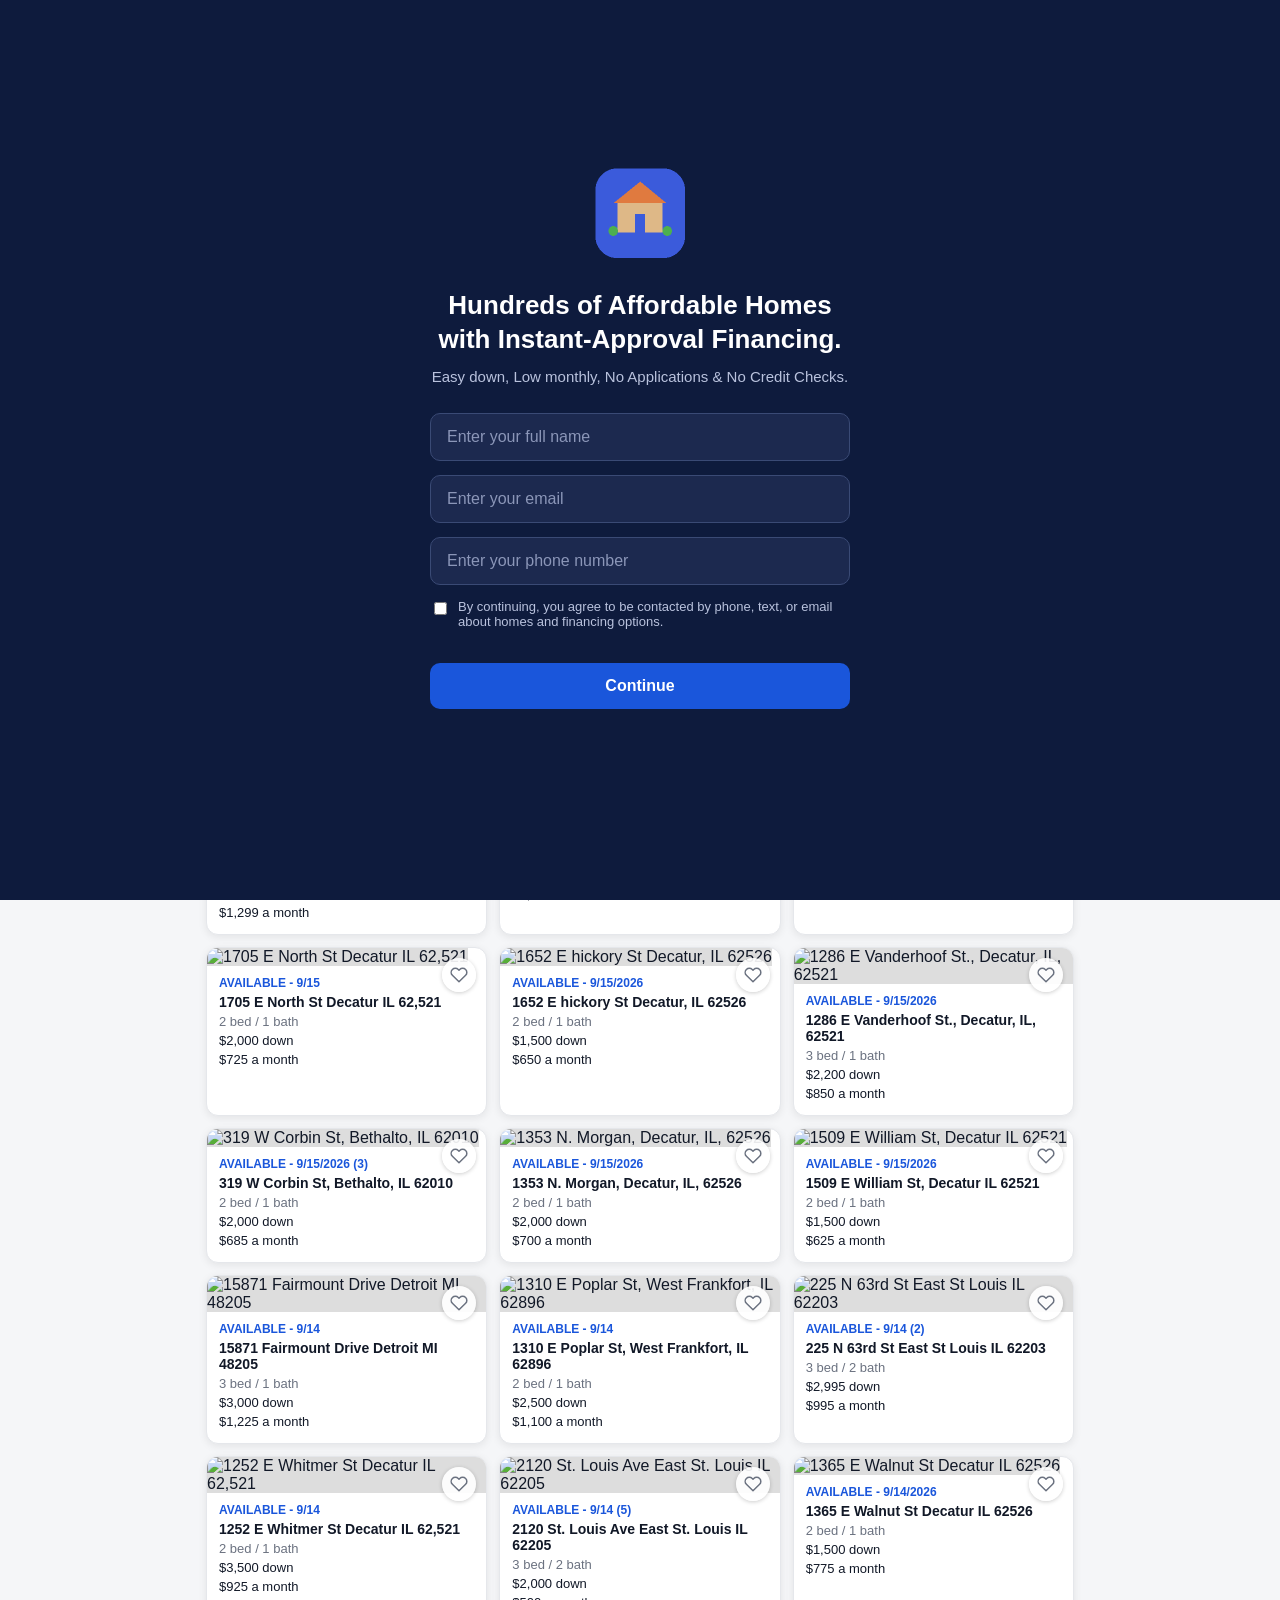
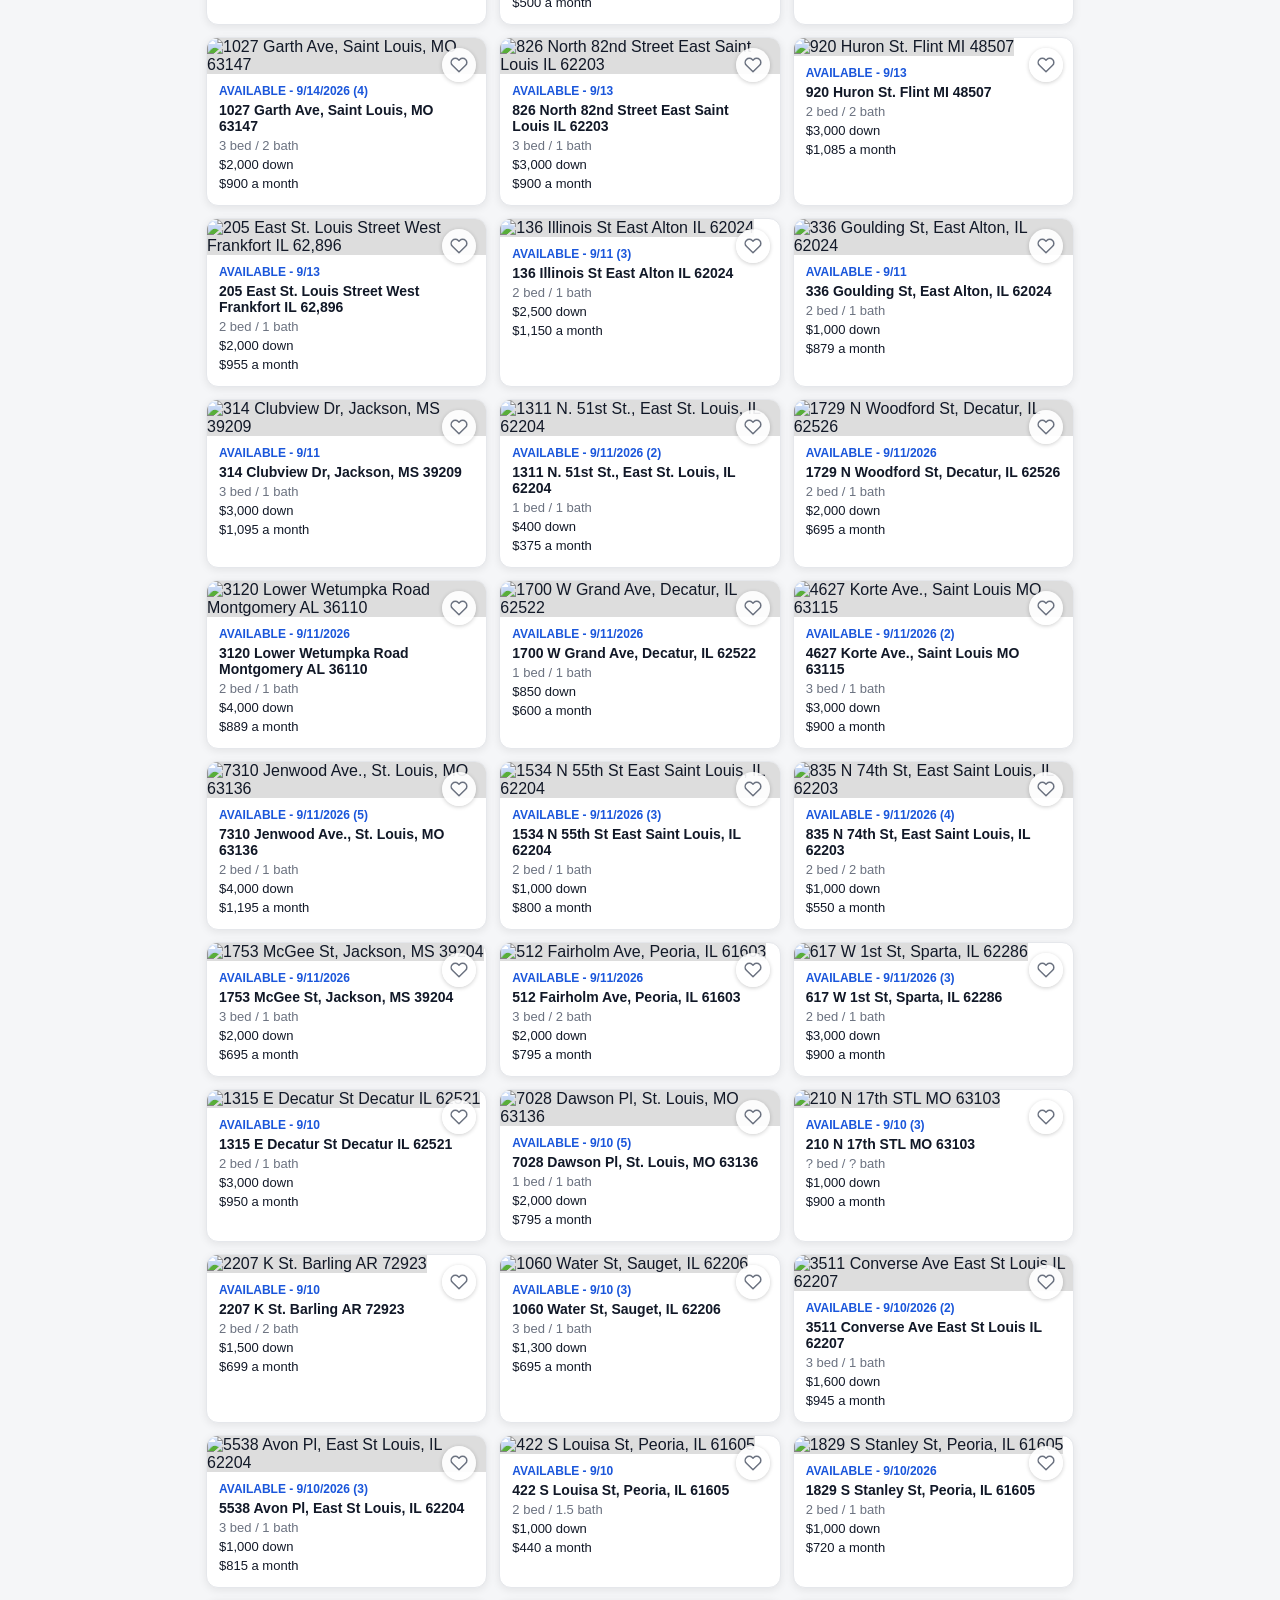
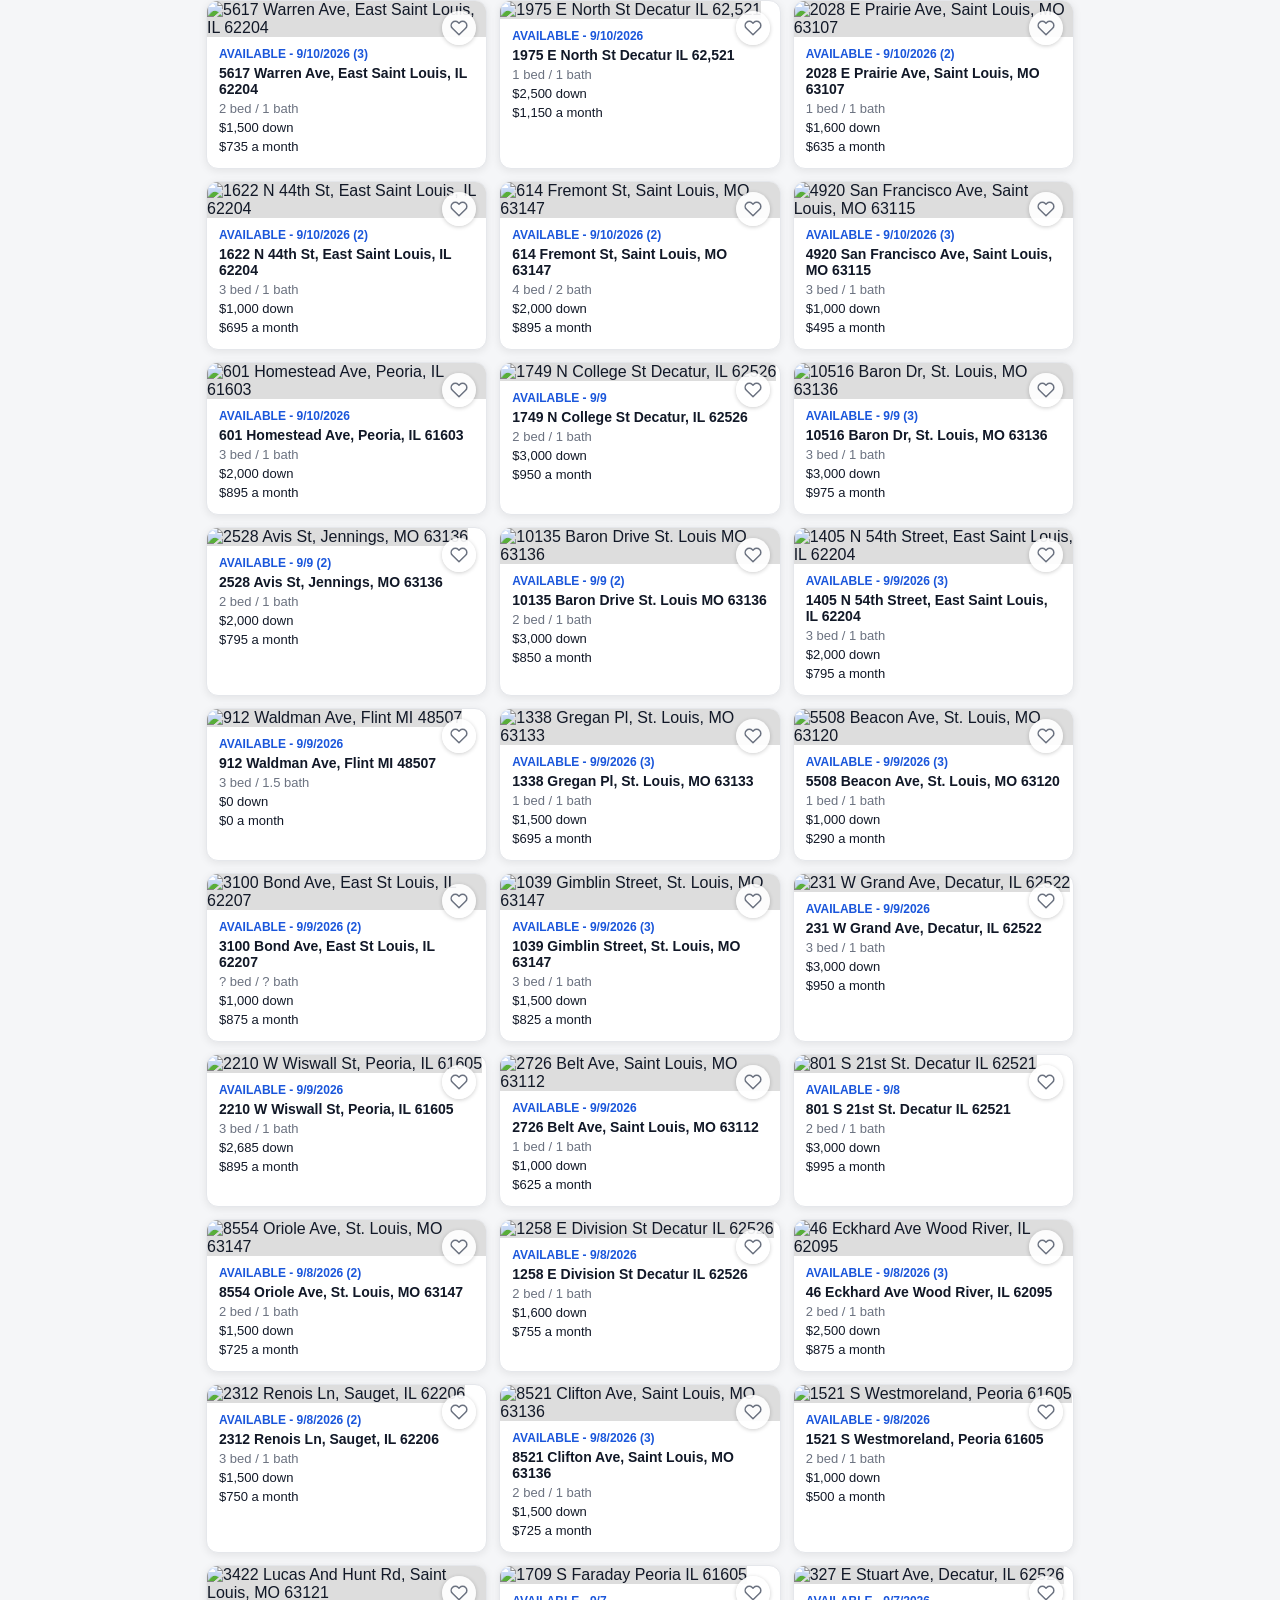
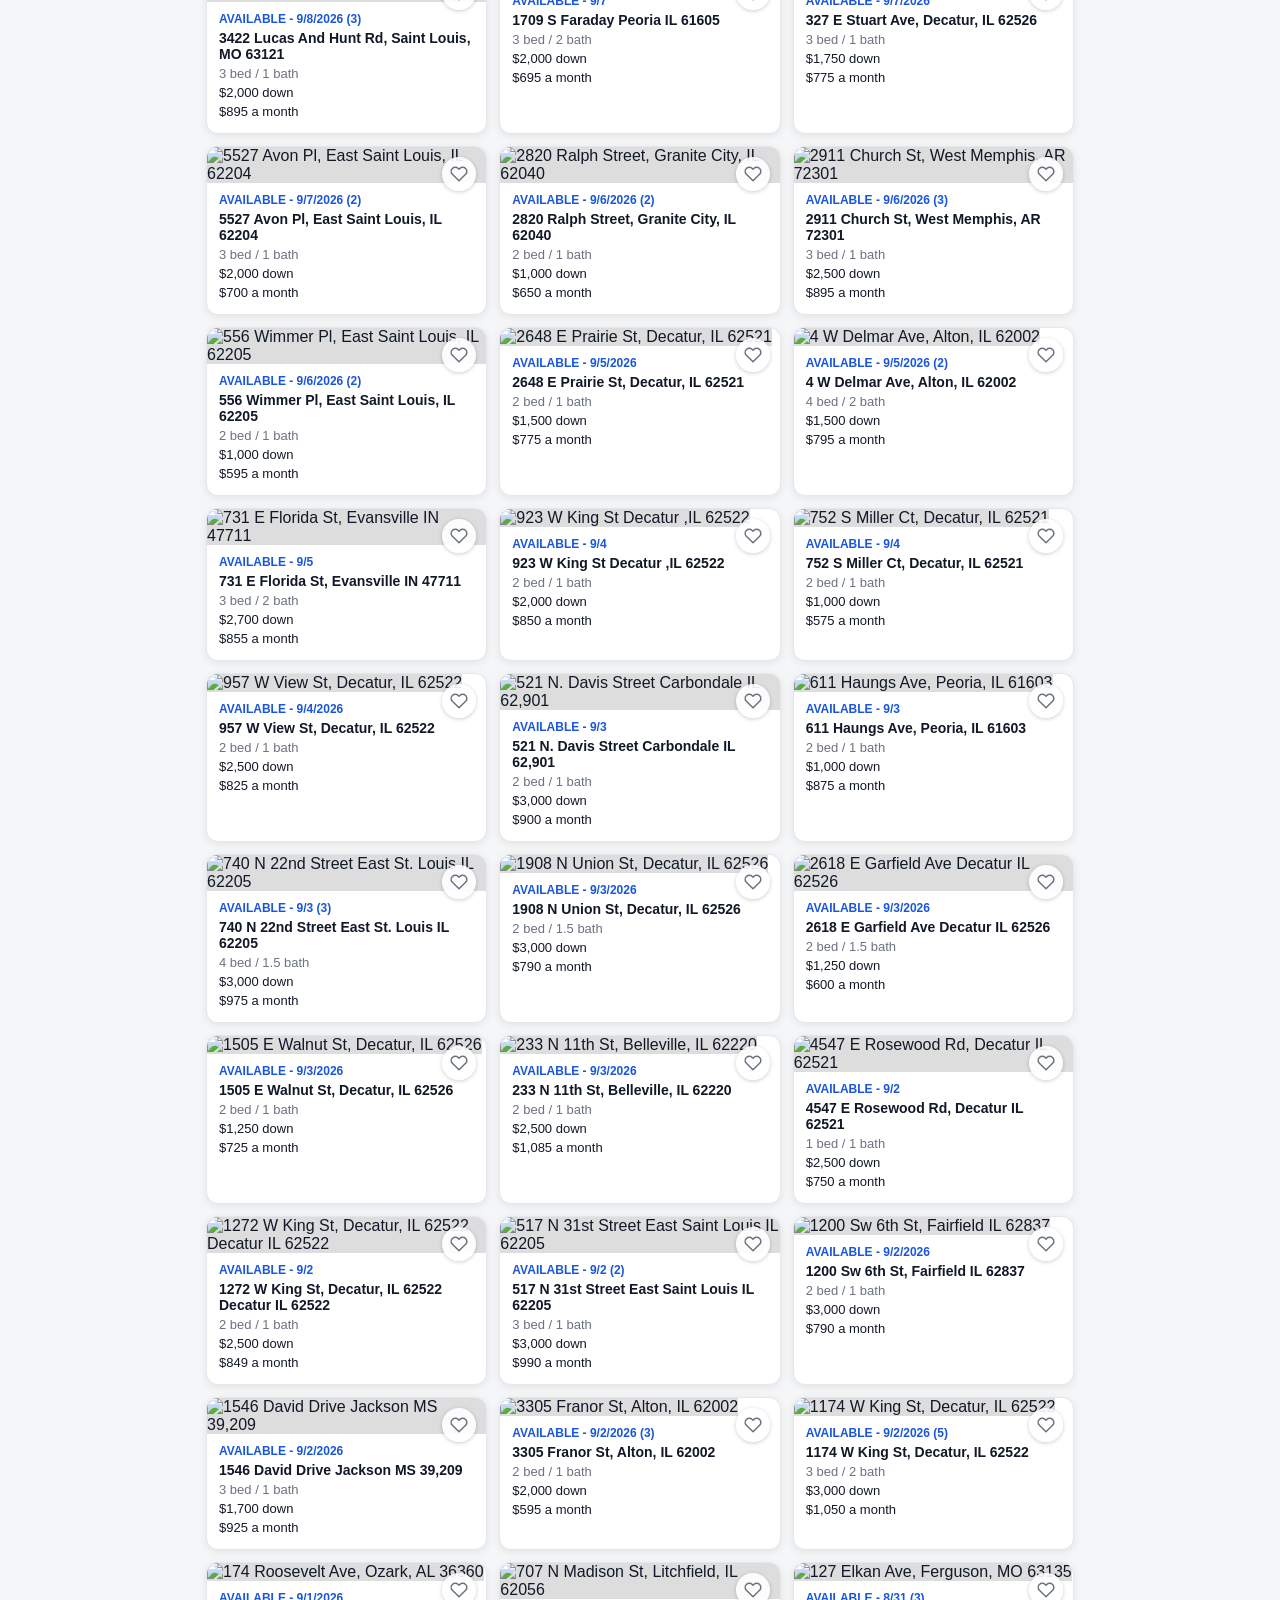
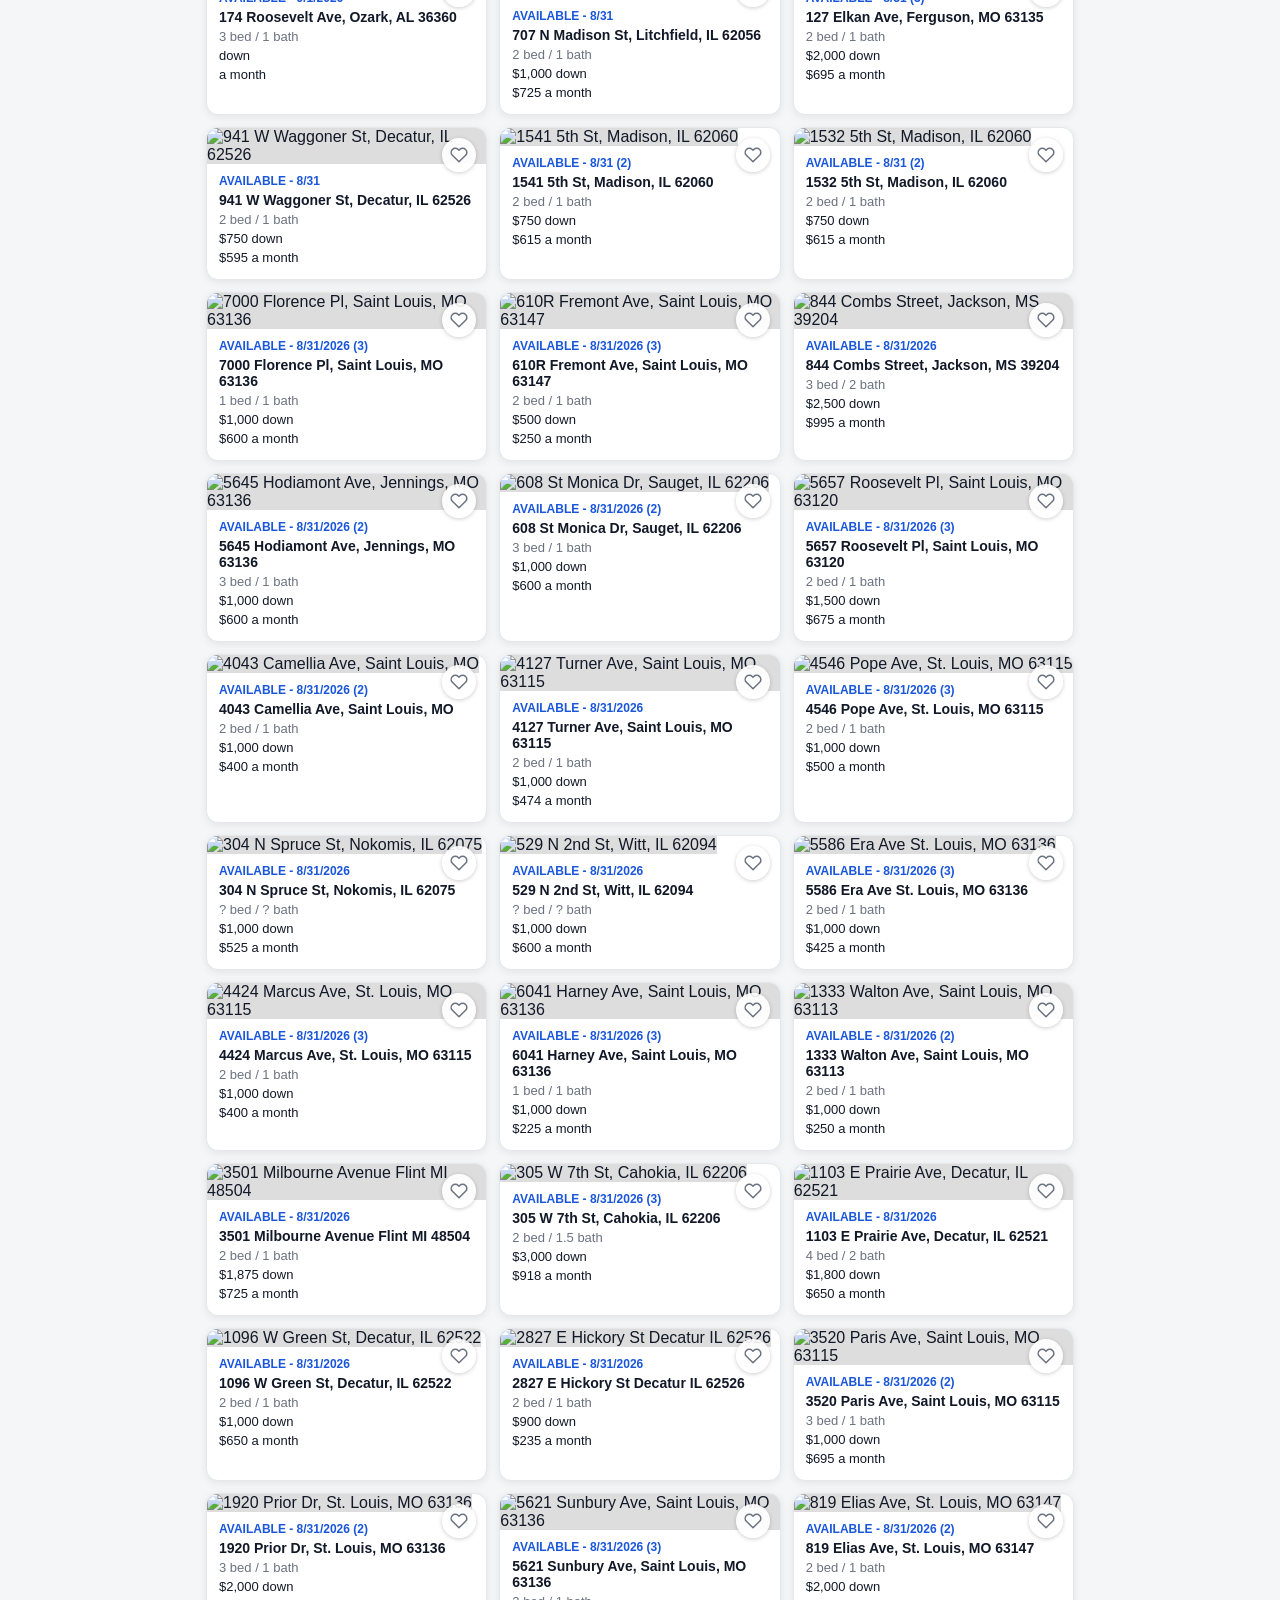
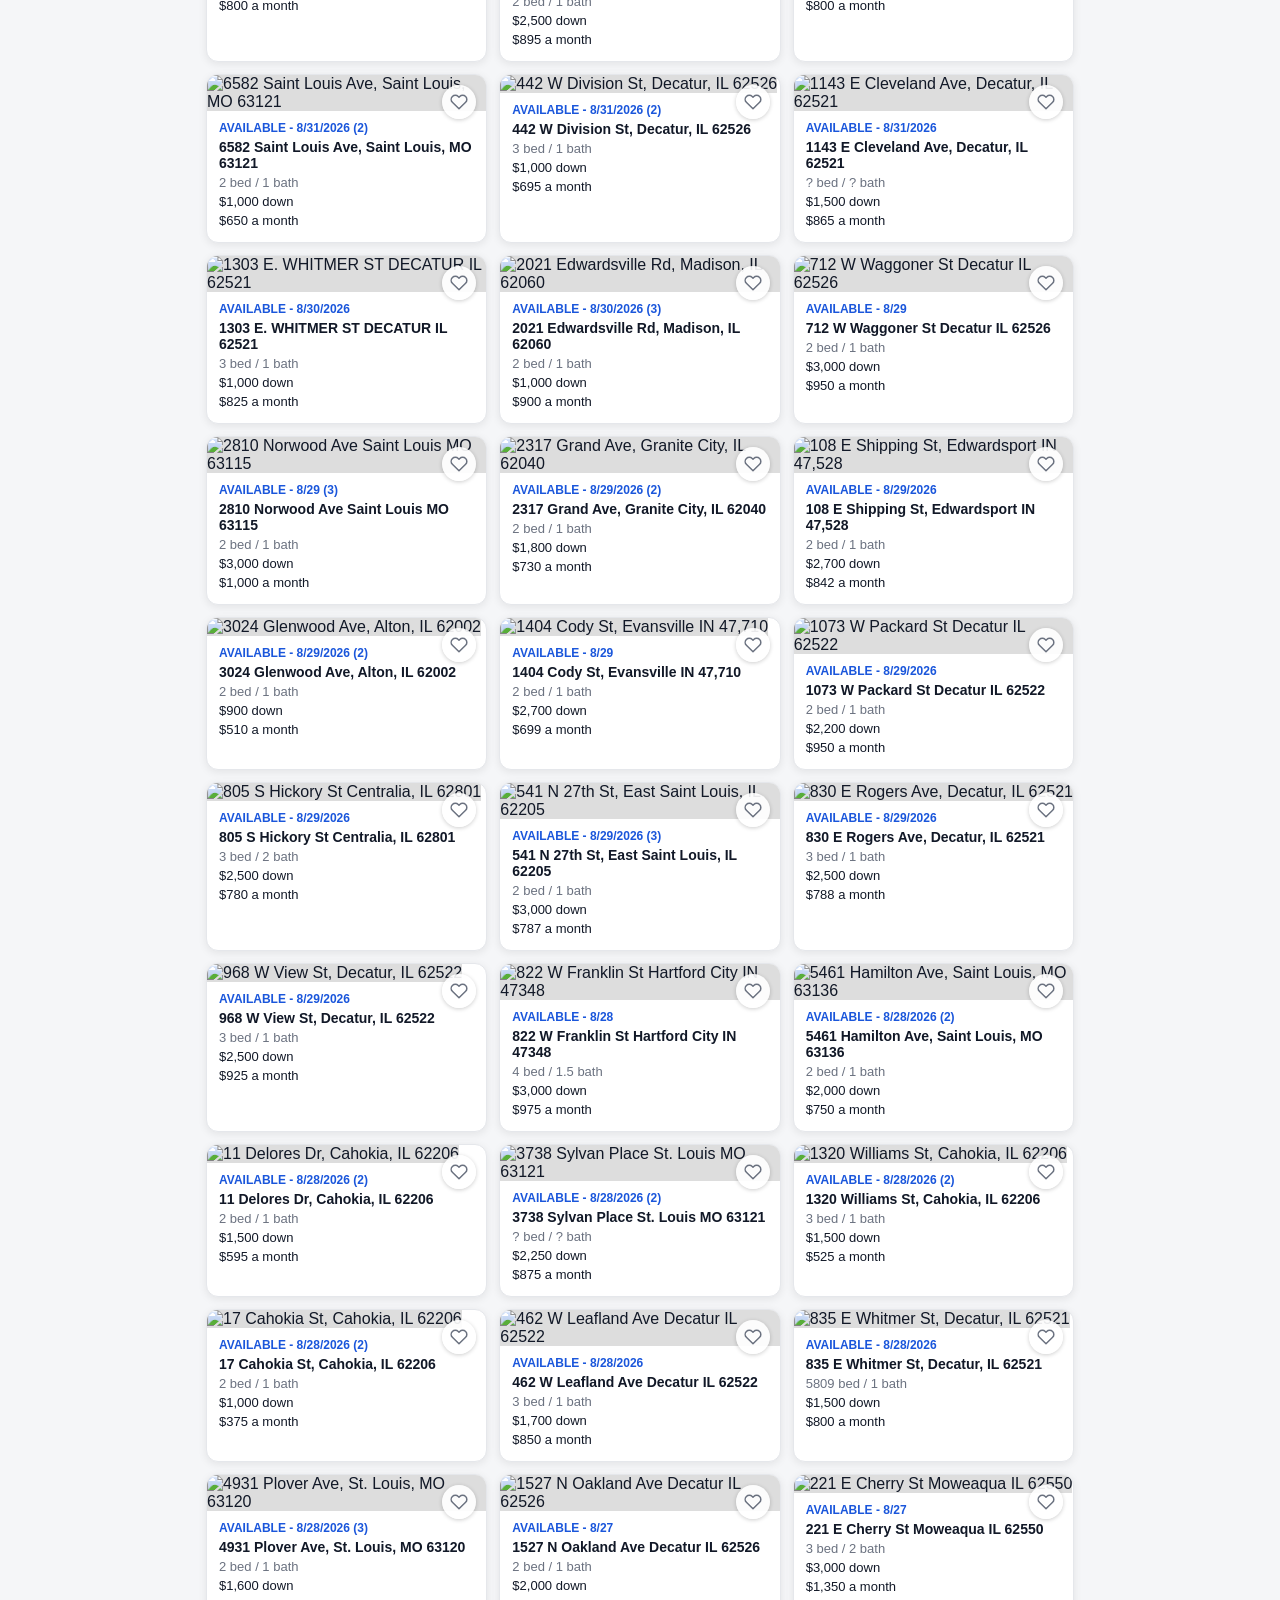
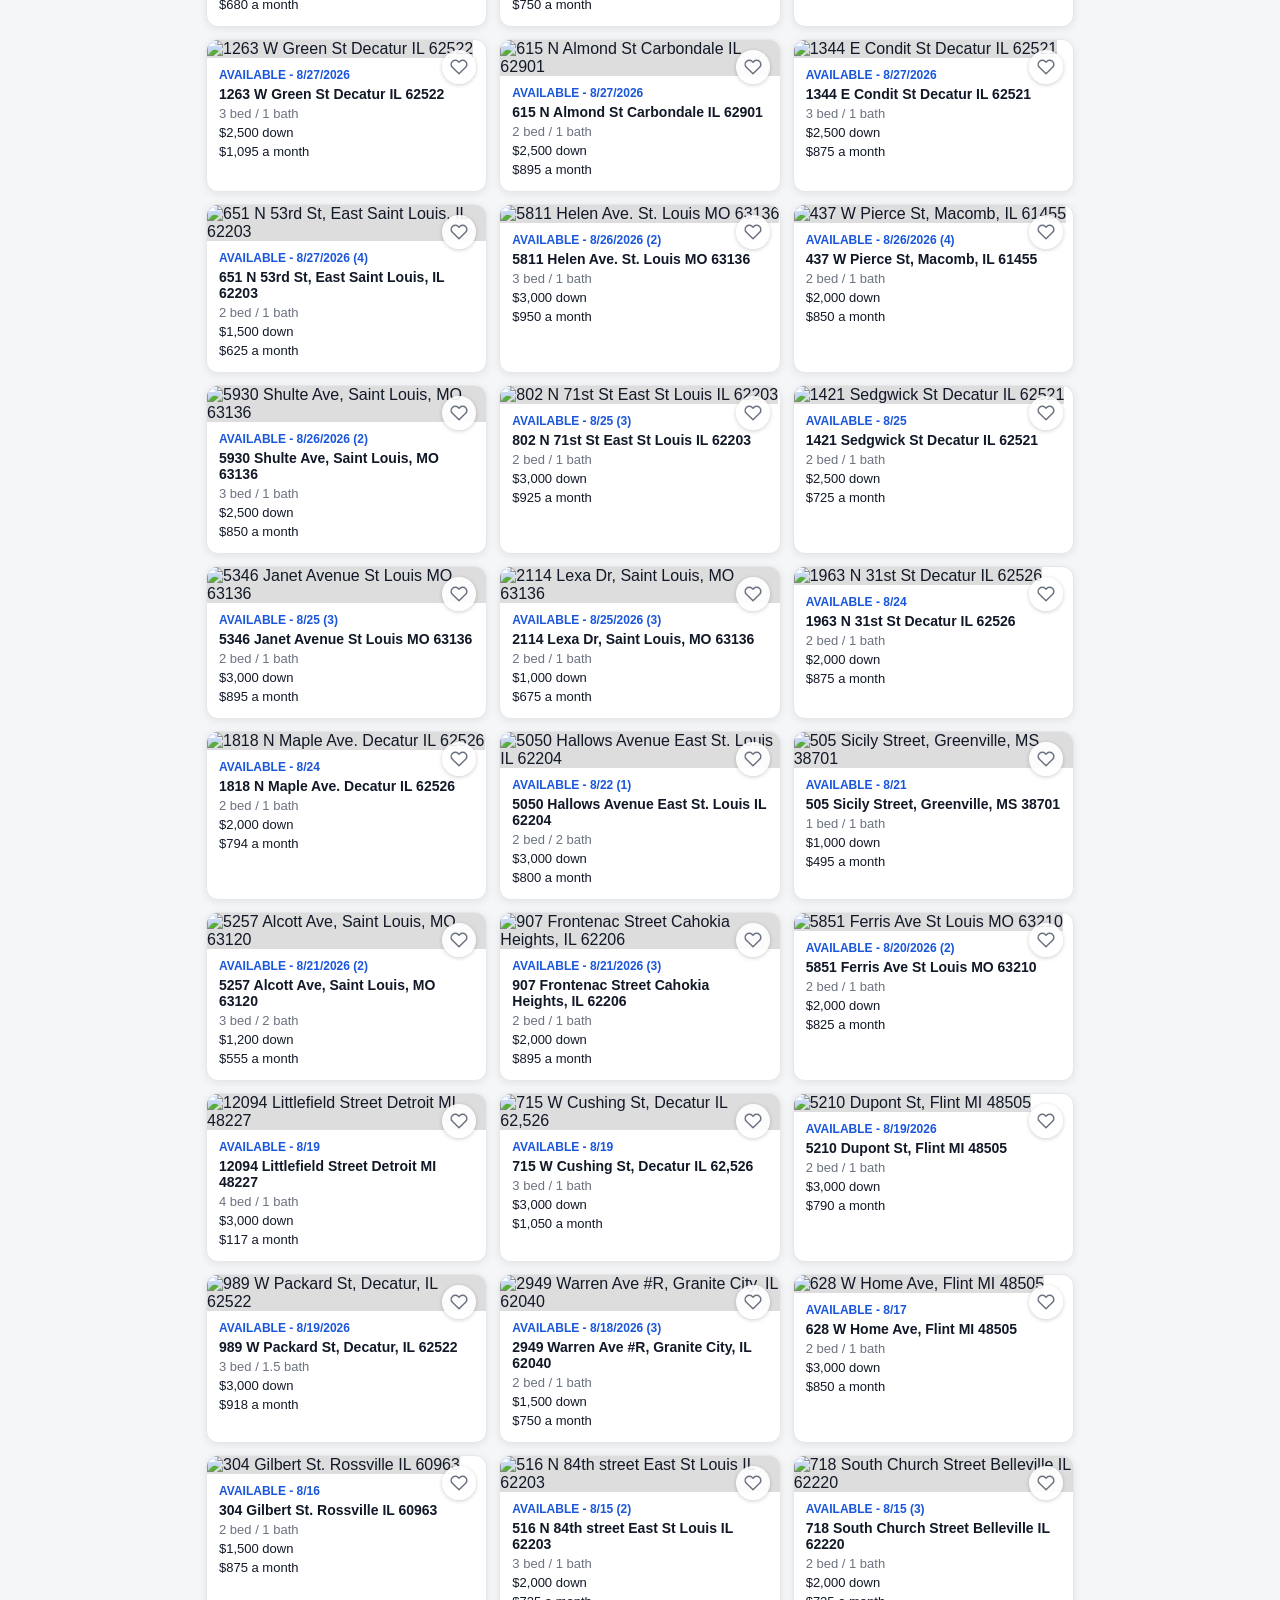
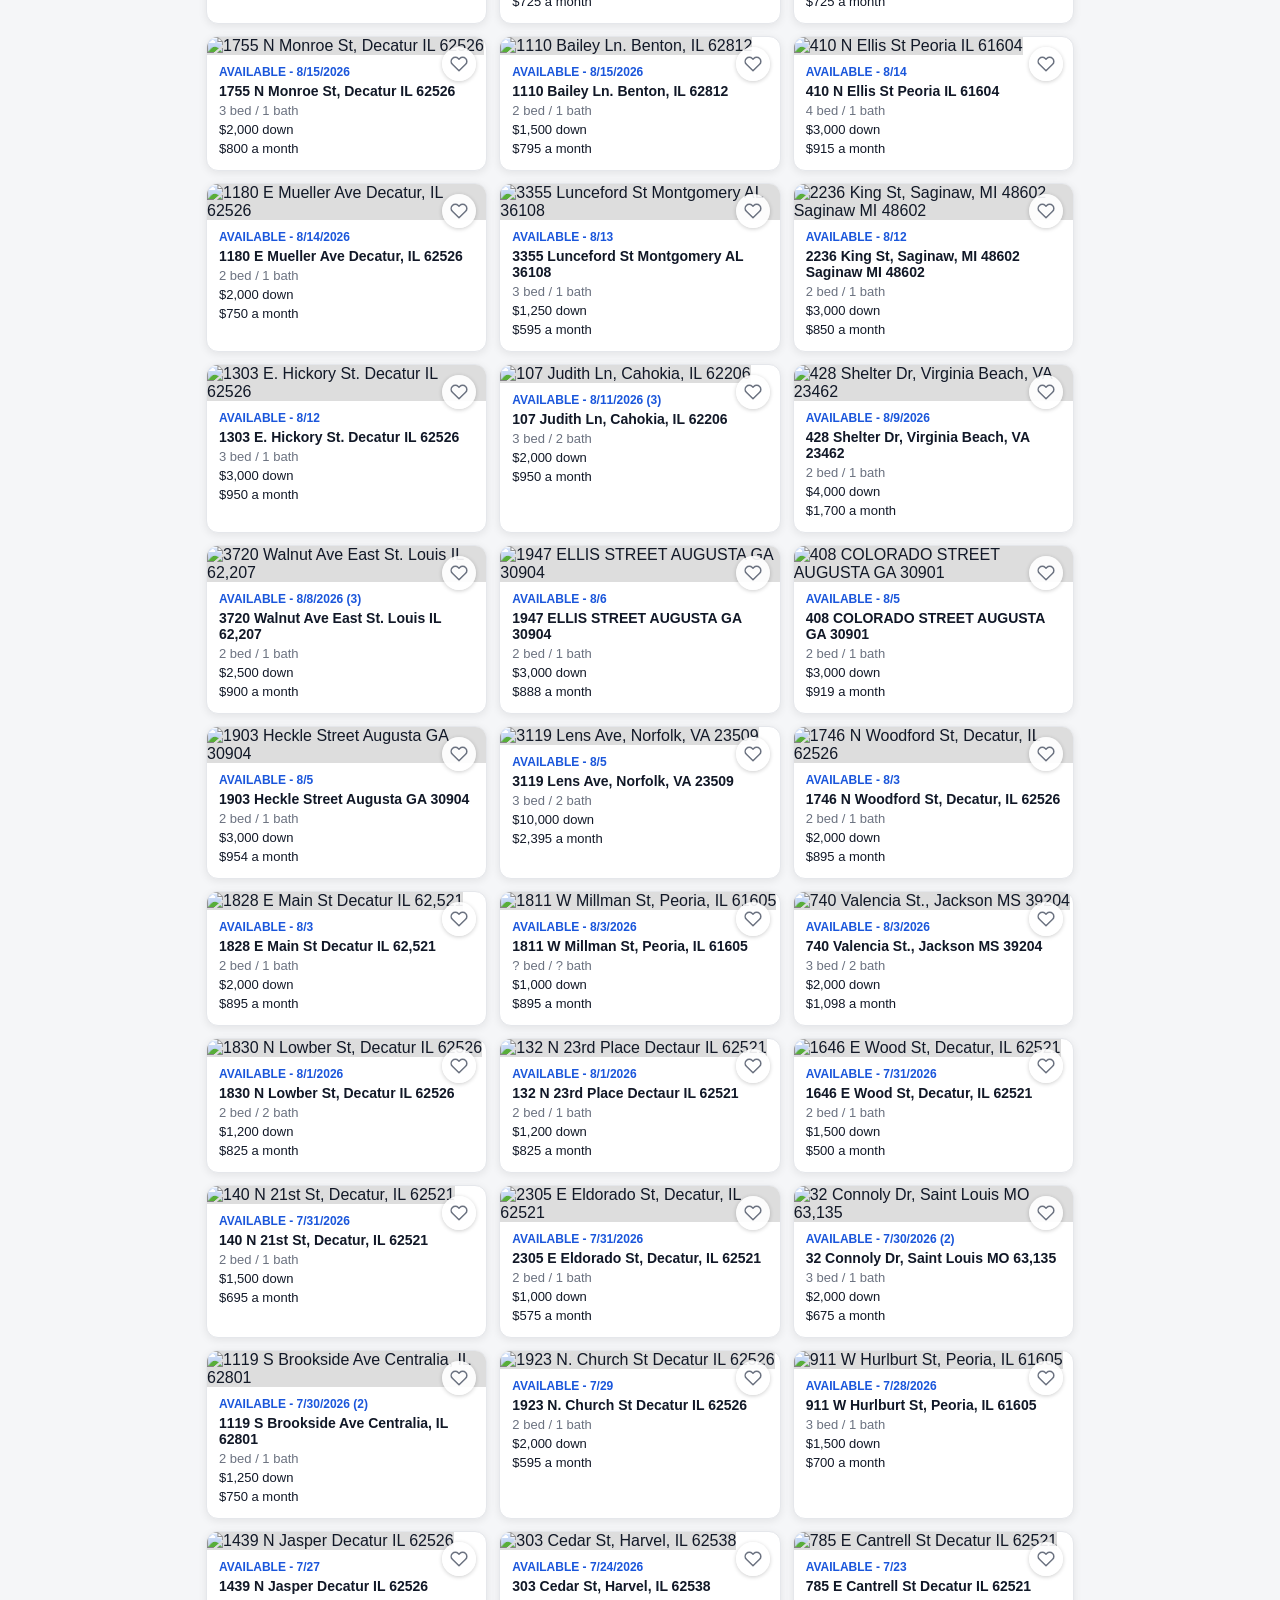
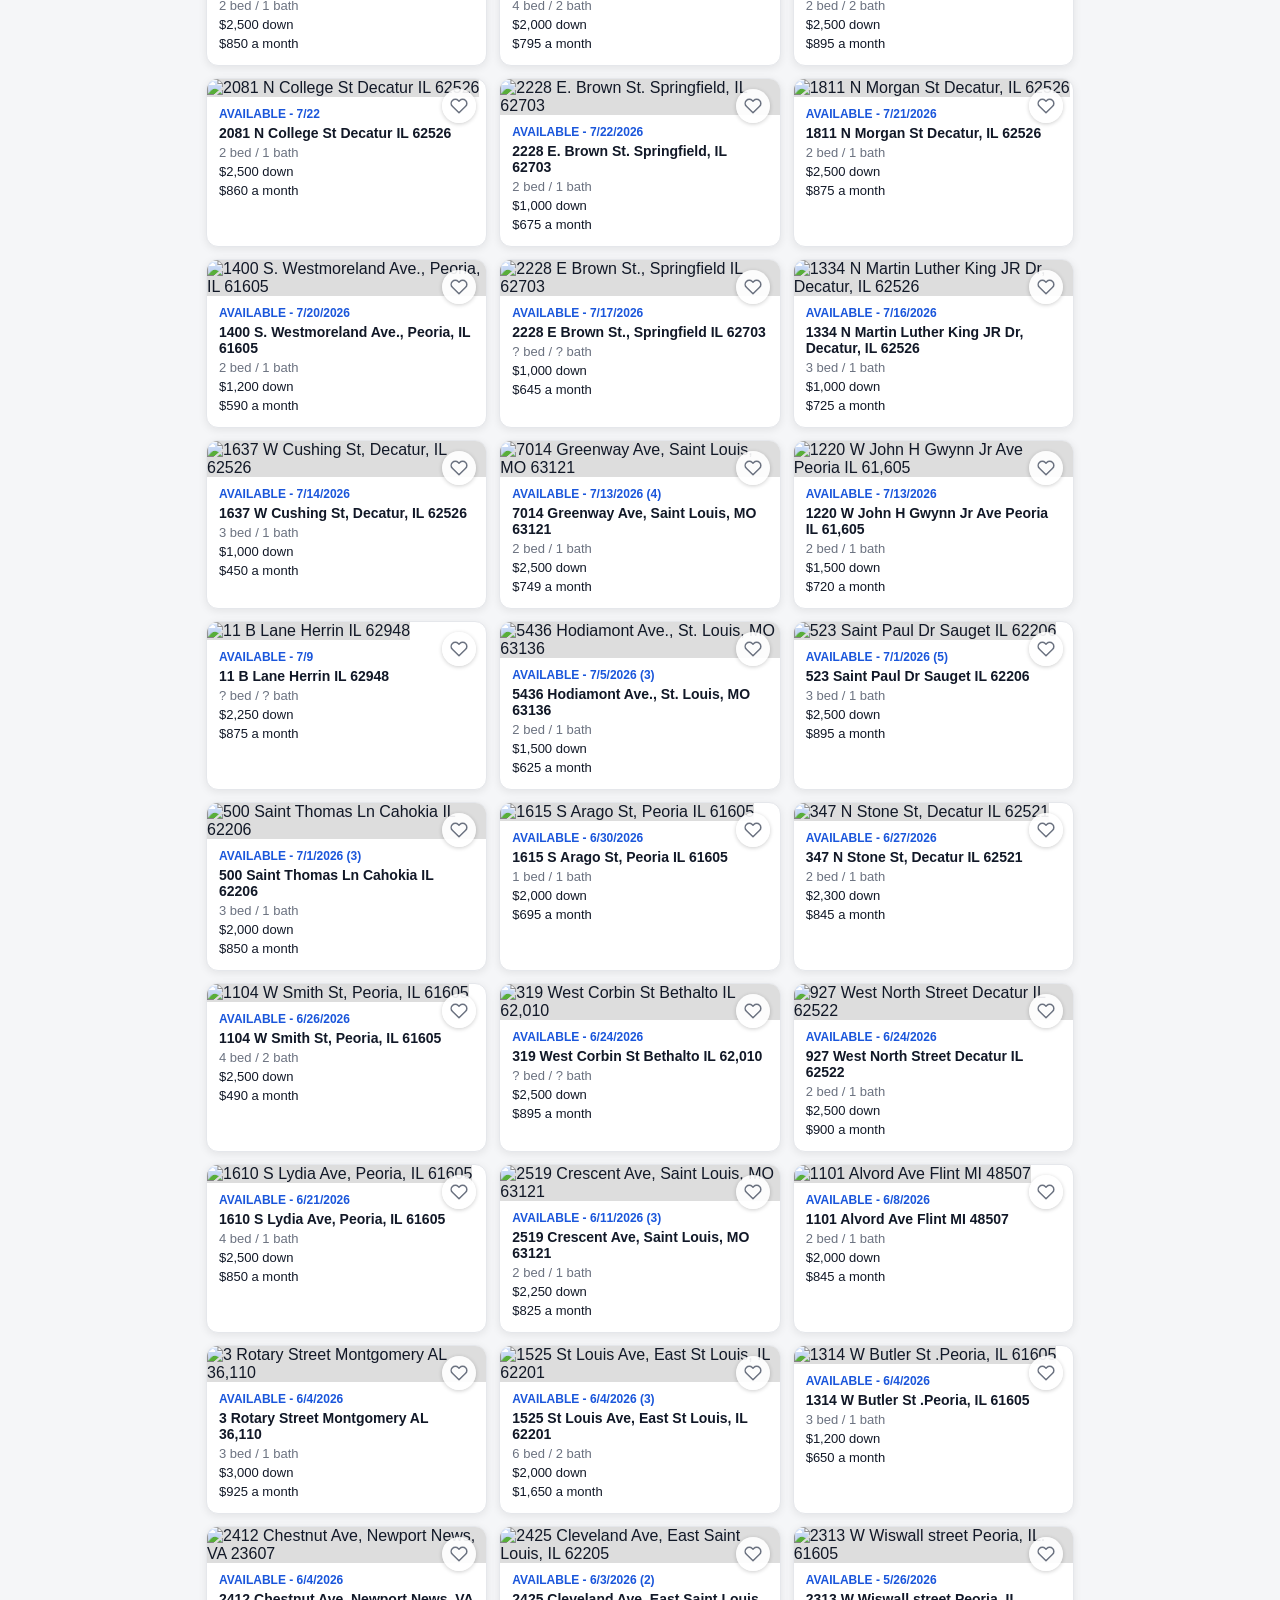
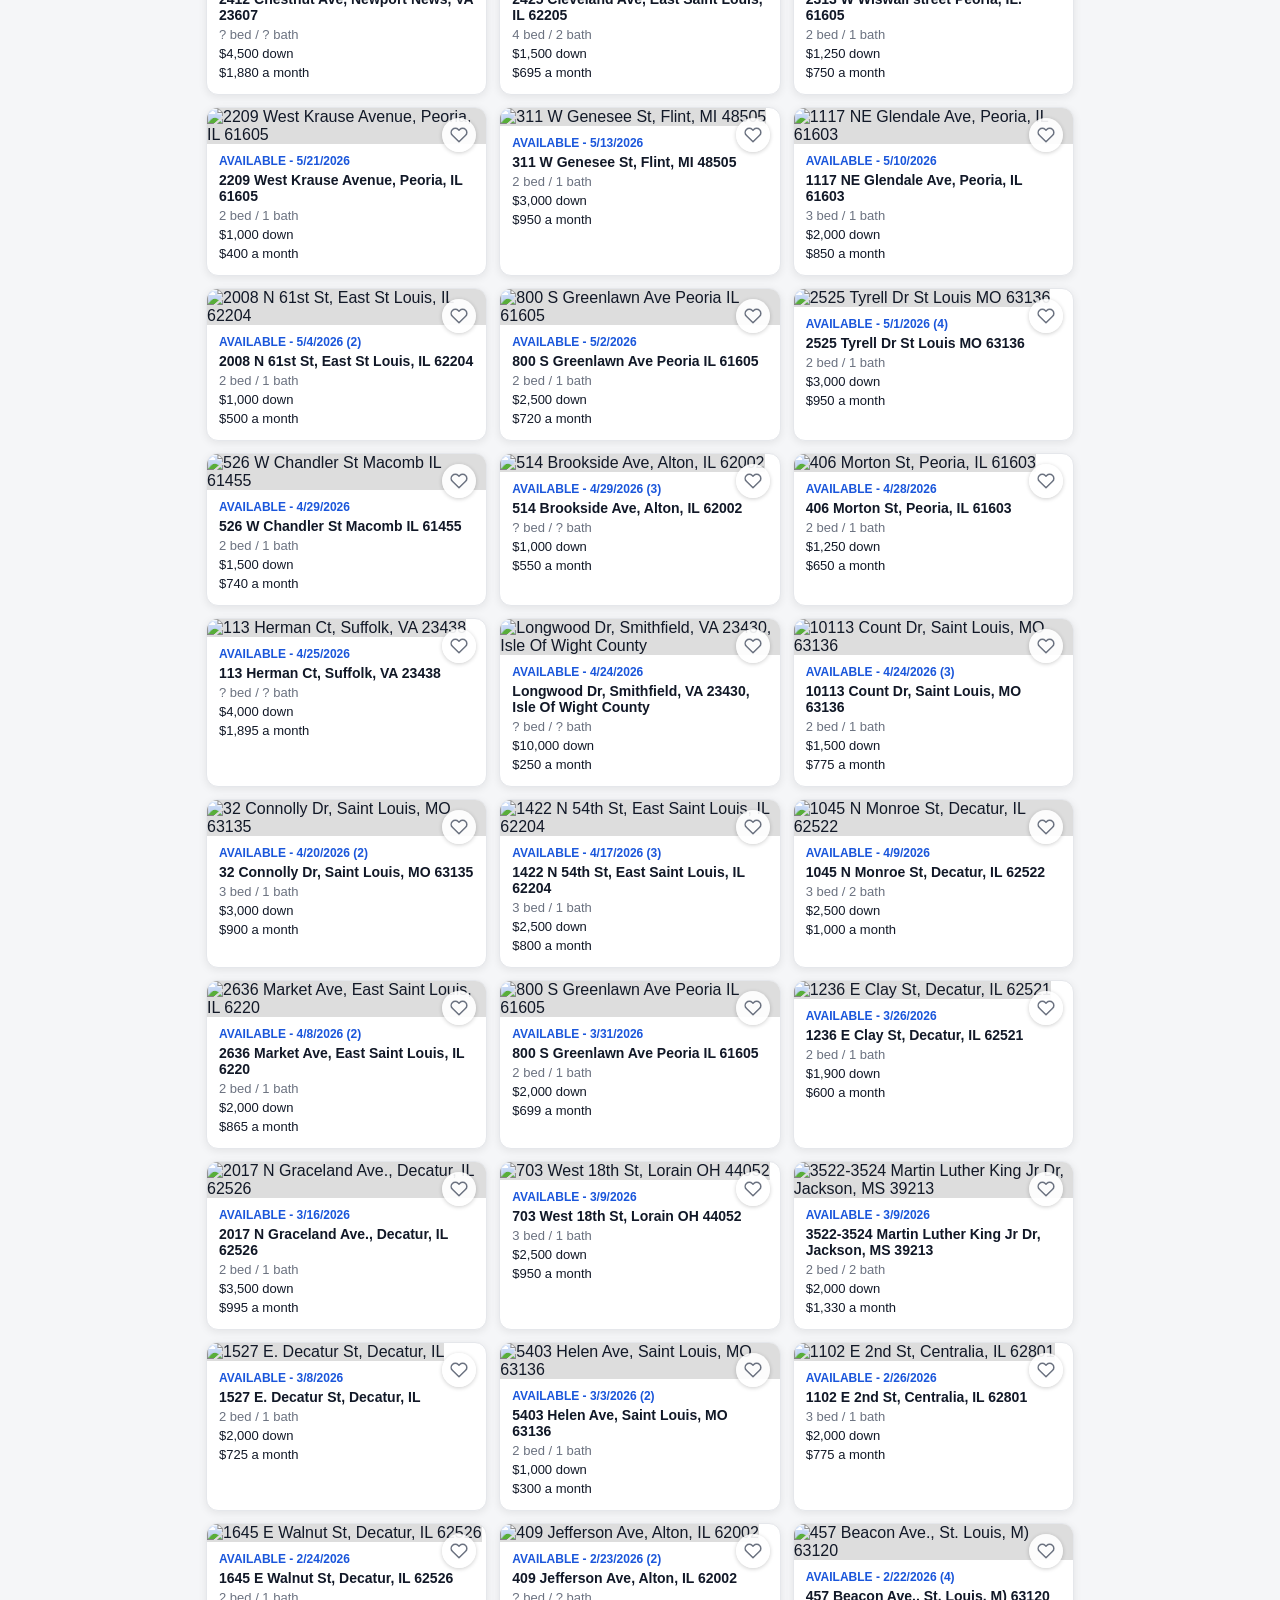
==== docs/index.html @ ef3fe5c0 "Show Off Market as an availability filter option generate_properties.py previously excluded every Of" ====
<!DOCTYPE html>
<html lang="en">
<head>
<meta charset="utf-8">
<meta name="viewport" content="width=device-width,initial-scale=1,shrink-to-fit=no">
<title>Instant-Approval Home Financing</title>
<meta name="description" content="You're Approved! We sell affordable homes. Easy down payment. Low monthly installments. No Applications. No Credit Check.">
<link rel="stylesheet" href="css/style.css">
<!-- PWA / "Add to Home Screen" support, added 2026-08-27 -- matches the
     capability the current Glide app already offers. Icon is a placeholder
     (house glyph on the same navy/blue palette as the rest of the site)
     until Aaron supplies real brand art -- swap the 4 files in
     docs/assets/ and nothing else needs to change. -->
<link rel="manifest" href="manifest.json">
<link rel="icon" href="assets/favicon-32.png" sizes="32x32">
<link rel="apple-touch-icon" href="assets/apple-touch-icon.png">
<meta name="theme-color" content="#0e1b3d">
<meta name="apple-mobile-web-app-capable" content="yes">
<meta name="apple-mobile-web-app-status-bar-style" content="black-translucent">
<meta name="apple-mobile-web-app-title" content="Instant Approval Homes">
<!-- Google Identity Services -- powers the admin-only sign-in (Aaron only,
     see the "Admin view" feature, 2026-08-22). Not used by/visible to
     regular buyers at all beyond a small icon in the header. -->
<script src="https://accounts.google.com/gsi/client" async defer></script>
</head>
<body>

<!-- Pull-to-refresh indicator, added 2026-08-29 per Aaron's direct request
     ("please allow reload by pulling down on web or app"). Needed as a
     custom gesture, not relied on as a free native browser feature: the
     footer-overscroll fix (`overscroll-behavior: none` on html/body,
     2026-08-29) specifically disables the rubber-band scroll Chrome/Android
     uses to trigger its own native pull-to-refresh, and installed
     standalone PWAs don't reliably get one either on either platform. Sits
     above everything (z-index in style.css), translated fully off-screen
     until a real downward touch-drag from the very top of the page pulls
     it down -- see initPullToRefresh() in app.js for the gesture logic. A
     real reload (`location.reload()`), not a partial re-fetch -- simplest
     way to guarantee every piece of state (admin badges, listings,
     appointments, favorites) is genuinely fresh, matching Aaron's own
     wording ("reload"). -->
<div id="pull-refresh-indicator" class="pull-refresh-indicator">
  <span id="pull-refresh-text">↓ Pull to refresh</span>
</div>

<!-- ============ LOGIN GATE ============ -->
<!-- Full-site gate, added 2026-08-27 -- matches the current Glide app's own
     email-first login screen (screenshot-confirmed copy below), with a
     Phone field added per Aaron's request. Shown before anything else in
     <main> until submitted, then remembered via localStorage so a repeat
     visitor on the same device is never asked again. Writes to the Filling
     Sheet's "App: Logins" tab (Time/Email/Phone/Agreed) via the admin
     Worker's new POST /gate-login route -- see admin/worker.js and
     initLoginGate() in app.js. -->
<div id="login-gate" class="login-gate">
  <div class="login-gate-card">
    <img class="login-gate-icon" src="assets/icon-192.png" alt="">
    <h1 class="login-gate-headline">Hundreds of Affordable Homes with Instant-Approval Financing.</h1>
    <p class="login-gate-subtext">Easy down, Low monthly, No Applications &amp; No Credit Checks.</p>
    <form id="gate-form" class="login-gate-form">
      <input type="text" id="gate-name" name="name" placeholder="Enter your full name" required autocomplete="name">
      <input type="email" id="gate-email" name="email" placeholder="Enter your email" required autocomplete="email">
      <input type="tel" id="gate-phone" name="phone" placeholder="Enter your phone number" required autocomplete="tel">
      <!-- Honeypot -- real visitors never see this (off-screen, not
           type="hidden" -- some bots specifically skip inputs that are
           hidden that way). If it's ever non-empty on submit, app.js
           treats the submission as spam and skips writing it. -->
      <input type="text" id="gate-hp" name="website" class="hp-field" tabindex="-1" autocomplete="off">
      <label class="login-gate-consent">
        <input type="checkbox" id="gate-agree" required>
        By continuing, you agree to be contacted by phone, text, or email about homes and financing options.
      </label>
      <button type="submit" class="btn-primary full-width">Continue</button>
      <div id="gate-status" class="form-status"></div>
    </form>
  </div>
</div>

<!-- Masthead: wide screens show a title bar + icon/label top tabs (matching
     the real Glide app's landscape layout); narrow screens collapse this to
     a hamburger + the current tab name, opening a slide-out drawer with the
     same tabs -- see the "responsive nav" rework, 2026-08-21. -->
<header class="topbar">
  <div class="masthead-row">
    <button id="hamburger-btn" class="hamburger-btn" aria-label="Menu"><svg viewBox="0 0 24 24" width="20" height="20" fill="none" stroke="currentColor" stroke-width="2" stroke-linecap="round"><line x1="4" y1="7" x2="20" y2="7"/><line x1="4" y1="12" x2="20" y2="12"/><line x1="4" y1="17" x2="20" y2="17"/></svg></button>
    <h1 class="masthead-title">Instant-Approval Home Financing - (618)418-4180</h1>
    <span id="mobile-current-tab" class="mobile-current-tab">HOMES</span>
    <!-- Admin-only sign-in -- deliberately subtle (a small lock icon, not a
         branded "Sign in with Google" button), since this is for Aaron
         alone, not a feature buyers should notice or be invited to use.
         Toggles between "locked" (signed out) and "unlocked" (signed in)
         via app.js. -->
    <button id="admin-login-btn" class="admin-login-btn" aria-label="Admin sign-in" title="Admin sign-in">
      <svg viewBox="0 0 24 24" width="16" height="16" fill="none" stroke="currentColor" stroke-width="2" stroke-linecap="round" stroke-linejoin="round"><rect x="5" y="11" width="14" height="9" rx="2"/><path d="M8 11V7a4 4 0 0 1 8 0v4"/></svg>
    </button>
    <div id="admin-login-popover" class="admin-login-popover hidden">
      <div id="g_id_signin"></div>
      <button id="admin-logout-btn" class="admin-logout-btn hidden" type="button">Sign out (admin)</button>
    </div>
  </div>
  <nav class="top-tabs">
    <button class="nav-btn active" data-tab="properties"><span class="nav-icon"><svg viewBox="0 0 24 24" width="16" height="16" fill="none" stroke="currentColor" stroke-width="2" stroke-linecap="round" stroke-linejoin="round"><path d="M3 11l9-8 9 8"/><path d="M5 10v10h14V10"/><path d="M9 20v-6h6v6"/></svg></span>Homes</button>
    <!-- Buyer-facing top-tabs, added 2026-09-15: tagged .top-tabs-buyer-tab
         so updateAdminButtonState() (app.js) can hide just these here (NOT
         in .nav-drawer, which keeps them always -- the drawer is only ever
         reachable in the narrow/portrait layout where .top-tabs itself is
         hidden anyway) while signed in as admin -- per Aaron's direct
         request that this bar show only Homes/Buyers/Appointments while
         logged in, same pattern already applied to .bottom-nav. -->
    <button class="nav-btn top-tabs-buyer-tab" data-tab="steps"><span class="nav-icon"><svg viewBox="0 0 24 24" width="16" height="16" fill="none" stroke="currentColor" stroke-width="2" stroke-linecap="round" stroke-linejoin="round"><circle cx="12" cy="12" r="9"/><path d="M8 12.5l2.5 2.5L16 9.5"/></svg></span>How it Works</button>
    <button class="nav-btn top-tabs-buyer-tab" data-tab="approved"><span class="nav-icon"><svg viewBox="0 0 24 24" width="16" height="16" fill="none" stroke="currentColor" stroke-width="2" stroke-linecap="round" stroke-linejoin="round"><circle cx="12" cy="12" r="9"/><path d="M12 7v10M9.5 9.5c0-1.1 1.1-2 2.5-2s2.5.9 2.5 2-1.1 2-2.5 2-2.5.9-2.5 2 1.1 2 2.5 2 2.5-.9 2.5-2"/></svg></span>Approved!</button>
    <button class="nav-btn top-tabs-buyer-tab" data-tab="favorites"><span class="nav-icon"><svg viewBox="0 0 24 24" width="16" height="16" fill="none" stroke="currentColor" stroke-width="2" stroke-linecap="round" stroke-linejoin="round"><path d="M20.8 4.6a5.5 5.5 0 0 0-7.8 0L12 5.6l-1-1a5.5 5.5 0 0 0-7.8 7.8l1 1L12 21l7.8-7.6 1-1a5.5 5.5 0 0 0 0-7.8z"/></svg></span>My Favorites</button>
    <button class="nav-btn top-tabs-buyer-tab" data-tab="get-started"><span class="nav-icon"><svg viewBox="0 0 24 24" width="16" height="16" fill="none" stroke="currentColor" stroke-width="2" stroke-linecap="round" stroke-linejoin="round"><circle cx="12" cy="8" r="4"/><path d="M4 20c0-4 3.6-7 8-7s8 3 8 7"/></svg></span>My Showings</button>
    <!-- "My Info" added 2026-09-02, per Aaron's explicit instruction:
         top-tabs + drawer ONLY, deliberately NOT in .bottom-nav below --
         a real exception to the usual "add to all three nav surfaces"
         pattern every other tab here follows. ID-card icon (rounded rect +
         small circle "photo" + two lines of "text") to visually read as
         personal info, distinct from the person-icon already used for
         Showings' Your Info card. Also tagged .top-tabs-buyer-tab
         2026-09-15 -- Aaron asked for "all the tabs" except Homes/Buyers/
         Appointments hidden here while signed in, which includes this one. -->
    <button class="nav-btn top-tabs-buyer-tab" data-tab="my-info"><span class="nav-icon"><svg viewBox="0 0 24 24" width="16" height="16" fill="none" stroke="currentColor" stroke-width="2" stroke-linecap="round" stroke-linejoin="round"><rect x="2" y="5" width="20" height="14" rx="2"/><circle cx="8" cy="10.5" r="2"/><path d="M5 16c0-1.7 1.3-3 3-3s3 1.3 3 3"/><path d="M14 9h5M14 13h5"/></svg></span>My Info</button>
    <button class="nav-btn admin-only hidden" data-tab="buyers" id="nav-buyers-top"><span class="nav-icon"><svg viewBox="0 0 24 24" width="16" height="16" fill="none" stroke="currentColor" stroke-width="2" stroke-linecap="round" stroke-linejoin="round"><path d="M17 21v-2a4 4 0 0 0-4-4H5a4 4 0 0 0-4 4v2"/><circle cx="9" cy="7" r="4"/><path d="M23 21v-2a4 4 0 0 0-3-3.87"/><path d="M16 3.13a4 4 0 0 1 0 7.75"/></svg></span>Buyers</button>
    <button class="nav-btn admin-only hidden" data-tab="appointments" id="nav-appointments-top"><span class="nav-icon"><svg viewBox="0 0 24 24" width="16" height="16" fill="none" stroke="currentColor" stroke-width="2" stroke-linecap="round" stroke-linejoin="round"><rect x="3" y="4" width="18" height="18" rx="2"/><path d="M16 2v4M8 2v4M3 10h18"/></svg></span>Appointments</button>
    <!-- Text Templates, added 2026-09-14 per Aaron's direct request -- an
         admin-only page to view/edit the wording of the automated text
         messages appointment-notifier-worker.js sends (day-of reminder,
         property status-change), with merge fields, no code change/deploy
         needed to update the wording. Same admin-only/hidden pattern as
         Buyers/Appointments, all three nav surfaces (top-tabs/drawer/
         bottom-nav). Speech-bubble icon to read as "messages." -->
    <button class="nav-btn admin-only hidden" data-tab="templates" id="nav-templates-top"><span class="nav-icon"><svg viewBox="0 0 24 24" width="16" height="16" fill="none" stroke="currentColor" stroke-width="2" stroke-linecap="round" stroke-linejoin="round"><path d="M21 15a2 2 0 0 1-2 2H7l-4 4V5a2 2 0 0 1 2-2h14a2 2 0 0 1 2 2z"/></svg></span>Templates</button>
    <!-- Persistent "Download App" menu item, added 2026-08-29 per Aaron's
         direct request -- stays in the header menu whenever the app isn't
         installed, independent of the banner's own dismiss/cooldown state
         (see initInstallUI in app.js, which drives this + the drawer's
         copy + the banner all from one shared mechanism). No data-tab --
         this isn't a tab, see initNav()'s [data-tab] scoping. -->
    <button id="toptabs-install-btn" class="nav-btn hidden" type="button"><span class="nav-icon"><svg viewBox="0 0 24 24" width="16" height="16" fill="none" stroke="currentColor" stroke-width="2" stroke-linecap="round" stroke-linejoin="round"><path d="M12 3v12"/><path d="M7 10l5 5 5-5"/><path d="M4 19h16"/></svg></span>Download App</button>
  </nav>
</header>

<!-- Install banner, rebuilt 2026-08-29 -- replaces the old small icon
     button that used to sit in the profile bar, per Aaron's direct request
     ("rather than a small download icon... a new user should have a
     banner at the top of the page"). Sits at the top of the actual visible
     page content (right below the header) -- shown only after the login
     gate is passed, since nothing behind it is visible until then anyway.
     Same platform logic as before, now driving a full banner instead of a
     small icon: Android/Chrome shows this once the real beforeinstallprompt
     event confirms installability; iOS always shows it (no way to detect
     installability there) and taps into the instructions popover instead
     of a native prompt (Apple restriction, not a gap in this code); never
     shown at all if already running installed (display-mode: standalone),
     or if this visitor already dismissed it recently -- within a 14-day
     cooldown, not forever (see initInstallUI in app.js, which also drives
     the persistent "Download App" header menu items that are NOT gated by
     this dismiss/cooldown at all). -->
<div id="install-banner" class="install-banner hidden">
  <span class="install-banner-icon">📲</span>
  <span class="install-banner-text">Install this site as an app for one-tap access next time!</span>
  <button id="install-banner-btn" class="btn-primary install-banner-btn" type="button">Install</button>
  <button id="install-banner-dismiss" class="install-banner-dismiss" type="button" aria-label="Dismiss">✕</button>
</div>

<!-- Slide-out drawer, mobile only -- same tabs/buttons as top-tabs/bottom-nav,
     reusing the .nav-btn class so the existing click handler (which already
     queries ALL .nav-btn elements at once) wires this up with no extra JS. -->
<div id="nav-drawer-backdrop" class="nav-drawer-backdrop hidden"></div>
<nav id="nav-drawer" class="nav-drawer hidden">
  <button class="nav-btn active" data-tab="properties"><span class="nav-icon"><svg viewBox="0 0 24 24" width="16" height="16" fill="none" stroke="currentColor" stroke-width="2" stroke-linecap="round" stroke-linejoin="round"><path d="M3 11l9-8 9 8"/><path d="M5 10v10h14V10"/><path d="M9 20v-6h6v6"/></svg></span>Homes</button>
    <button class="nav-btn" data-tab="steps"><span class="nav-icon"><svg viewBox="0 0 24 24" width="16" height="16" fill="none" stroke="currentColor" stroke-width="2" stroke-linecap="round" stroke-linejoin="round"><circle cx="12" cy="12" r="9"/><path d="M8 12.5l2.5 2.5L16 9.5"/></svg></span>How it Works</button>
  <button class="nav-btn" data-tab="approved"><span class="nav-icon"><svg viewBox="0 0 24 24" width="16" height="16" fill="none" stroke="currentColor" stroke-width="2" stroke-linecap="round" stroke-linejoin="round"><circle cx="12" cy="12" r="9"/><path d="M12 7v10M9.5 9.5c0-1.1 1.1-2 2.5-2s2.5.9 2.5 2-1.1 2-2.5 2-2.5.9-2.5 2 1.1 2 2.5 2 2.5-.9 2.5-2"/></svg></span>Approved!</button>
  <button class="nav-btn" data-tab="favorites"><span class="nav-icon"><svg viewBox="0 0 24 24" width="16" height="16" fill="none" stroke="currentColor" stroke-width="2" stroke-linecap="round" stroke-linejoin="round"><path d="M20.8 4.6a5.5 5.5 0 0 0-7.8 0L12 5.6l-1-1a5.5 5.5 0 0 0-7.8 7.8l1 1L12 21l7.8-7.6 1-1a5.5 5.5 0 0 0 0-7.8z"/></svg></span>My Favorites</button>
  <button class="nav-btn" data-tab="get-started"><span class="nav-icon"><svg viewBox="0 0 24 24" width="16" height="16" fill="none" stroke="currentColor" stroke-width="2" stroke-linecap="round" stroke-linejoin="round"><circle cx="12" cy="8" r="4"/><path d="M4 20c0-4 3.6-7 8-7s8 3 8 7"/></svg></span>My Showings</button>
  <!-- "My Info" drawer copy -- see .top-tabs above for the full explanation
       of why this is deliberately absent from .bottom-nav. -->
  <button class="nav-btn" data-tab="my-info"><span class="nav-icon"><svg viewBox="0 0 24 24" width="16" height="16" fill="none" stroke="currentColor" stroke-width="2" stroke-linecap="round" stroke-linejoin="round"><rect x="2" y="5" width="20" height="14" rx="2"/><circle cx="8" cy="10.5" r="2"/><path d="M5 16c0-1.7 1.3-3 3-3s3 1.3 3 3"/><path d="M14 9h5M14 13h5"/></svg></span>My Info</button>
  <button class="nav-btn admin-only hidden" data-tab="buyers" id="nav-buyers-drawer"><span class="nav-icon"><svg viewBox="0 0 24 24" width="16" height="16" fill="none" stroke="currentColor" stroke-width="2" stroke-linecap="round" stroke-linejoin="round"><path d="M17 21v-2a4 4 0 0 0-4-4H5a4 4 0 0 0-4 4v2"/><circle cx="9" cy="7" r="4"/><path d="M23 21v-2a4 4 0 0 0-3-3.87"/><path d="M16 3.13a4 4 0 0 1 0 7.75"/></svg></span>Buyers</button>
  <button class="nav-btn admin-only hidden" data-tab="appointments" id="nav-appointments-drawer"><span class="nav-icon"><svg viewBox="0 0 24 24" width="16" height="16" fill="none" stroke="currentColor" stroke-width="2" stroke-linecap="round" stroke-linejoin="round"><rect x="3" y="4" width="18" height="18" rx="2"/><path d="M16 2v4M8 2v4M3 10h18"/></svg></span>Appointments</button>
  <!-- Text Templates drawer copy -- see .top-tabs above for the full explanation. -->
  <button class="nav-btn admin-only hidden" data-tab="templates" id="nav-templates-drawer"><span class="nav-icon"><svg viewBox="0 0 24 24" width="16" height="16" fill="none" stroke="currentColor" stroke-width="2" stroke-linecap="round" stroke-linejoin="round"><path d="M21 15a2 2 0 0 1-2 2H7l-4 4V5a2 2 0 0 1 2-2h14a2 2 0 0 1 2 2z"/></svg></span>Templates</button>
  <!-- Persistent "Download App" menu item -- drawer's copy of the one in
       .top-tabs above, see that comment for the full explanation. -->
  <button id="drawer-install-btn" class="nav-btn hidden" type="button"><span class="nav-icon"><svg viewBox="0 0 24 24" width="16" height="16" fill="none" stroke="currentColor" stroke-width="2" stroke-linecap="round" stroke-linejoin="round"><path d="M12 3v12"/><path d="M7 10l5 5 5-5"/><path d="M4 19h16"/></svg></span>Download App</button>
</nav>

<div class="profile-bar">
  <div class="profile">
    <img class="avatar" src="assets/aaron.jpg" alt="Aaron David">
    <div class="profile-text">
      <div class="name">Aaron David</div>
      <div class="tagline">Instant-Approval Home Financing Network</div>
    </div>
  </div>
  <div class="profile-actions">
    <a class="icon-btn" href="tel:6184184180" aria-label="Call"><span class="icon-btn-icon"><svg viewBox="0 0 24 24" width="16" height="16" fill="none" stroke="currentColor" stroke-width="2" stroke-linecap="round" stroke-linejoin="round"><path d="M5 4h4l2 5-2.5 1.5a11 11 0 0 0 5 5L15 13l5 2v4a2 2 0 0 1-2 2A16 16 0 0 1 3 6a2 2 0 0 1 2-2z"/></svg></span><span class="icon-btn-label">Call</span></a>
    <a class="icon-btn" href="sms:6184184180" aria-label="Text"><span class="icon-btn-icon"><svg viewBox="0 0 24 24" width="16" height="16" fill="none" stroke="currentColor" stroke-width="2" stroke-linecap="round" stroke-linejoin="round"><path d="M21 11.5a8.4 8.4 0 0 1-8.9 8.4A9 9 0 0 1 4 18l-2 1 1-3.2A8.4 8.4 0 1 1 21 11.5z"/></svg></span><span class="icon-btn-label">SMS</span></a>
  </div>

  <!-- iOS install instructions popover -- iOS can never trigger a native
       install prompt (Apple restriction), so tapping Install there shows
       this instead of doing nothing. -->
  <div id="install-ios-popover" class="bottom-popover hidden">
    <p>To install: tap the <strong>Share</strong> icon in Safari's toolbar, then <strong>"Add to Home Screen."</strong></p>
    <button id="install-ios-dismiss" class="btn-outline" type="button">Got it</button>
  </div>

  <!-- Post-submit "Booked!" confirmation popup, added 2026-08-29 per
       Aaron's direct request -- shown once a Get Started submission
       actually succeeds (shares the .bottom-popover shape/style with the
       iOS install popover above). Aaron's exact wording, don't paraphrase.
       Dismissed via its own "Got it" button; wired in the Get Started
       form's submit handler in app.js. -->
  <div id="booking-confirm-popup" class="bottom-popover hidden">
    <p>Booked! Please call us to confirm, one hour in advance of arrival.</p>
    <button id="booking-confirm-dismiss" class="btn-outline" type="button">Got it</button>
  </div>
</div>

<main id="app">

  <!-- ============ PROPERTIES TAB ============ -->
  <section id="tab-properties" class="tab-panel">

    <div id="view-list">

      <div id="stats-strip" class="stats-strip"><!-- populated live from real data --></div>

      <h1 class="page-title">Home Search</h1>

      <div class="search-row">
        <div class="search-input-wrap">
          <span class="search-icon" aria-hidden="true"><svg viewBox="0 0 24 24" width="16" height="16" fill="none" stroke="currentColor" stroke-width="2" stroke-linecap="round" stroke-linejoin="round"><circle cx="11" cy="11" r="7"/><line x1="21" y1="21" x2="16.65" y2="16.65"/></svg></span>
          <input id="search-box" type="search" placeholder="Search" aria-label="Search homes">
        </div>
        <button id="filter-toggle" class="icon-btn-outline" aria-label="Filters">
          <svg viewBox="0 0 24 24" width="18" height="18" fill="none" stroke="currentColor" stroke-width="2" stroke-linecap="round" stroke-linejoin="round"><line x1="4" y1="6" x2="20" y2="6"/><circle cx="9" cy="6" r="2" fill="currentColor" stroke="none"/><line x1="4" y1="12" x2="20" y2="12"/><circle cx="15" cy="12" r="2" fill="currentColor" stroke="none"/><line x1="4" y1="18" x2="20" y2="18"/><circle cx="11" cy="18" r="2" fill="currentColor" stroke="none"/></svg>
          <span id="filter-badge" class="count-badge hidden">0</span>
        </button>
        <button id="sort-toggle" class="icon-btn-outline" aria-label="Sort"><svg viewBox="0 0 24 24" width="18" height="18" fill="none" stroke="currentColor" stroke-width="2" stroke-linecap="round" stroke-linejoin="round"><line x1="7" y1="4" x2="7" y2="20"/><polyline points="4 7 7 4 10 7"/><line x1="17" y1="20" x2="17" y2="4"/><polyline points="20 17 17 20 14 17"/></svg></button>
      </div>

      <!-- Sort/Filter panels moved above the map, 2026-08-22 -- Aaron
           reported the filter panel appearing to load "behind" the map
           accordion (a DOM-order issue: these used to come after the map
           in source order, so opening both put filters below the map
           instead of above it). Now: opening filters pushes the map down;
           opening the map with filters already open shows it below them. -->
      <div id="sort-panel" class="filter-panel hidden">
        <label>Sort by
          <select id="f-sort">
            <option value="recent" selected>Most recently updated</option>
            <option value="monthly-asc">Lowest monthly payment</option>
            <option value="down-asc">Lowest down payment</option>
            <!-- Added 2026-08-29 per Aaron's direct request. Backed by
                 FAVORITE_COUNTS (see app.js) -- a public, count-only
                 endpoint, no visitor identity involved. -->
            <option value="popular">Most popular</option>
          </select>
        </label>
      </div>

      <div id="filter-panel" class="filter-panel hidden">
        <label>Availability
          <select id="f-status">
          <!-- These options are placeholders for the instant before JS runs
               -- renderStatusOptions() in app.js rebuilds this select from
               whatever statuses actually exist in properties.json (same
               "read it from real data, don't hand-maintain a list" pattern
               as the Area checkboxes), so a real status added to the Sheet's
               Available? column always ends up here without an HTML edit. -->
          <option value="Available" selected>Available</option>
          <option value="Pending">Pending</option>
          <option value="Sold">Sold</option>
          <option value="Off Market">Off Market</option>
          <option value="Any">Any</option>
          </select>
        </label>
        <label>Max Down Payment
          <select id="f-down">
            <option value="" selected>Any amount</option>
            <option value="1000">Under $1,000</option>
            <option value="1500">Under $1,500</option>
            <option value="2000">Under $2,000</option>
            <option value="2500">Under $2,500</option>
            <option value="3000">Under $3,000</option>
            <option value="4000">Under $4,000</option>
            <option value="5000">Under $5,000</option>
          </select>
        </label>
        <label>Max Monthly Payment
          <select id="f-monthly">
            <option value="" selected>Any amount</option>
            <option value="500">Under $500/mo</option>
            <option value="600">Under $600/mo</option>
            <option value="700">Under $700/mo</option>
            <option value="800">Under $800/mo</option>
            <option value="900">Under $900/mo</option>
            <option value="1000">Under $1,000/mo</option>
            <option value="1200">Under $1,200/mo</option>
            <option value="1500">Under $1,500/mo</option>
          </select>
        </label>
        <label>Min Bedrooms
          <select id="f-beds">
            <option value="" selected>Any</option>
            <option value="1">1+</option>
            <option value="2">2+</option>
            <option value="3">3+</option>
            <option value="4">4+</option>
            <option value="5">5+</option>
          </select>
        </label>
        <div class="area-filter">
          <span class="area-filter-label">Area</span>
          <!-- populated live from the real Area values in the data --
               see renderAreaCheckboxes() in app.js. All start unchecked
               (unchecked = no area restriction, matches "Any"). -->
          <div id="area-checkboxes" class="area-checkboxes"></div>
        </div>
        <!-- Filters apply live on change (2026-08-22, per Aaron's request)
             -- no separate Apply button anymore, just Clear. -->
        <div class="filter-actions">
          <button id="filter-clear" class="btn-outline" type="button">Clear filters</button>
        </div>
        <button id="copy-link-btn" class="link-pill" type="button"><svg viewBox="0 0 24 24" width="16" height="16" fill="none" stroke="currentColor" stroke-width="2" stroke-linecap="round" stroke-linejoin="round" style="vertical-align:-3px;margin-right:4px"><path d="M10 14a4 4 0 0 0 5.66 0l3-3a4 4 0 1 0-5.66-5.66l-1 1"/><path d="M14 10a4 4 0 0 0-5.66 0l-3 3a4 4 0 1 0 5.66 5.66l1-1"/></svg>Copy link to these results</button>
      </div>

      <!-- Map, 2026-08-22: an inline accordion within the home page itself
           (not a separate page) -- toggled open/closed by the same button,
           and its pins reflect whatever filters are currently applied to
           the card grid below, per Aaron's explicit request (this
           supersedes the original plan's "map always shows Available
           only" rule). Its own search bar was removed the same day --
           redundant now that the map already mirrors the page's filters. -->
      <button id="show-map-btn" class="link-pill"><svg viewBox="0 0 24 24" width="16" height="16" fill="none" stroke="currentColor" stroke-width="2" stroke-linecap="round" stroke-linejoin="round" style="vertical-align:-3px;margin-right:4px"><path d="M12 21s-7-6.2-7-11a7 7 0 0 1 14 0c0 4.8-7 11-7 11z"/><circle cx="12" cy="10" r="2.5"/></svg><span id="show-map-btn-label">View Map of Homes Meeting Filter Criteria</span></button>

      <div id="map-accordion" class="map-accordion hidden">
        <div id="map-canvas"></div>
      </div>

      <div id="freshness" class="freshness"></div>
      <div id="card-grid" class="card-grid"></div>
      <div id="empty-state" class="empty-state hidden">No homes match your filters right now.</div>
    </div>

    <div id="view-detail" class="hidden"></div>

  </section>

  <!-- ============ 5 EASY STEPS TAB ============ -->
  <section id="tab-steps" class="tab-panel hidden static-page">
    <h1 class="page-title">Easy Steps to Buy a Home With Our Seller-Finance Program.</h1>

    <div class="step-tabs">
      <button class="step-tab active" data-step="1">Step 1</button>
      <button class="step-tab" data-step="2">Step 2</button>
      <button class="step-tab" data-step="3">Step 3</button>
      <button class="step-tab" data-step="4">Step 4</button>
      <button class="step-tab" data-step="5">Step 5</button>
    </div>

    <!-- Wrapped in .form-card 2026-08-29, per Aaron's direct request --
         same card treatment now used on Get Started and Approved!, so
         swiping between steps visually reads as swiping between cards
         rather than swapping plain text on the bare page background. -->
    <div class="step-content form-card" data-step="1">
      <h2>👀 - VIEW PROPERTY</h2>
      <p>✅ First, find a property on this site that you're interested in.</p>
      <p>To view a property in person, drive by anytime, see the street, outside, and look in the windows.</p>
      <p>If you're still interested, call or text us at 618-418-4180 to schedule an interior walkthrough so you can inspect the home and confirm it works for you.</p>
      <div class="step-actions">
        <a class="btn-outline" href="tel:6184184180">📞 Call</a>
        <a class="btn-outline" href="sms:6184184180">💬 Text</a>
      </div>
    </div>

    <div class="step-content form-card hidden" data-step="2">
      <h2>🪪 - SUBMIT BUYER INFO</h2>
      <p>✅ To move forward, we'll just need a phone number, valid email, and valid ID for each buyer.</p>
      <p>No application or credit check needed.</p>
      <div class="step-actions">
        <a class="btn-outline" href="tel:6184184180">📞 Call</a>
        <a class="btn-outline" href="sms:6184184180">💬 Text</a>
      </div>
    </div>

    <div class="step-content form-card hidden" data-step="3">
      <h2>🔍 - INSPECT PROPERTY</h2>
      <p>⚠️ You need to complete an inspection of the property to protect your money.</p>
      <p>All homes are sold as-is. This means you will be responsible for any and all repairs that may be needed.</p>
      <p>You need to schedule a professional to look at the property condition and discuss any needed work with you, so you can be sure you want the home before moving to the next step.</p>
    </div>

    <div class="step-content form-card hidden" data-step="4">
      <h2>💰 - RESERVE PROPERTY</h2>
      <p>✅ To reserve a property, you pay 50% of the down payment as a non-refundable deposit.</p>
      <p>Once a deposit is received, all marketing is turned off, and the property is reserved for you while we send paperwork for e-signature.</p>
      <div class="step-actions">
        <a class="btn-outline" href="tel:6184184180">📞 Call</a>
        <a class="btn-outline" href="sms:6184184180">💬 Text</a>
      </div>
    </div>

    <div class="step-content form-card hidden" data-step="5">
      <h2>✍️ - SIGN AGREEMENT</h2>
      <p>✅ After you e-sign the documents, you pay any remaining down payment.</p>
      <p>Once the full down payment is received and we sign, the home is yours.</p>
      <p>You may get insurance, occupancy inspections, connect utilities, start repairs, or even move in the same day.</p>
    </div>
  </section>

  <!-- ============ APPROVED! TAB ============ -->
  <!-- Moved to 3rd position 2026-08-21, per Aaron's request (was 2nd). -->
  <section id="tab-approved" class="tab-panel hidden static-page">
    <h1 class="page-title">💰You're Approved!💰</h1>

    <p>Thank you for your interest in our seller-finance program! We've helped thousands of renters become buyers. If you can rent a house, now you can buy a house! No Applications. No Credit Checks.</p>

    <!-- Each section split into its own .form-card 2026-08-29, per Aaron's
         direct request to apply the same card look already built for Get
         Started here too. Headings/copy unchanged, verbatim -- purely a
         visual regrouping, same as the Get Started split. -->
    <div class="form-card">
      <h2>✅ Seller Financing</h2>
      <p><strong>Once the down payment is made, you are automatically approved!</strong></p>
      <p>The financing is typically 30 years, just like a normal bank mortgage.<br>Payments are due on the 1st, and typically paid online.</p>
    </div>

    <div class="form-card">
      <h2>✅ What we will need from you:</h2>
      <p>To purchase a property, we'll just need:</p>
      <ol>
        <li>Phone number for each buyer.</li>
        <li>Email for each buyer.</li>
        <li>Valid ID for each buyer.</li>
        <li>Down payment received in full.</li>
      </ol>
      <p>No applications or credit check needed.</p>
    </div>

    <div class="form-card">
      <h2>✅ Benefits of Ownership</h2>
      <p>As long as you fulfill your end of the installment sale agreement and make all payments on time, the seller cannot end the purchase contract for this home (like a landlord can with a lease). You are securing a stable house payment with no rent increases going forward, and you can do anything you want with/in the house, as long as it's legal.</p>
    </div>

    <div class="form-card">
      <h2>✅ You Have Options!</h2>
      <p>You can pay the home off early, sell, or refinance, and you can rent it out to others if you want. If you ever want to cancel the agreement, you can do so at any time with no further obligation, if you are paid current. You would just sign a termination agreement, leave the house broom clean, and return the keys.</p>
    </div>

    <div class="form-card">
      <h2>⚠️ "AS-IS" Condition</h2>
      <p>Our properties are sold as-is. Please be prepared to take responsibility for any and all inspections and repairs needed at your new property.<br>An inspection is highly recommended before committing.</p>
    </div>

    <div class="form-card">
      <h2>⚠️ Taxes &amp; Insurance</h2>
      <p>Property taxes and homeowners' insurance must be paid monthly to protect both buyer and seller.<br>Taxes are usually included in your monthly payment, but insurance is your responsibility. Be prepared to take ownership of this property and cover these expenses.</p>
    </div>

    <!-- Renting-vs-owning frame -- moved to the bottom of this tab
         2026-08-29 per Aaron's direct request (was right after the h1,
         placed there 2026-08-21). Content unchanged. -->
    <div class="rent-frame">
      <p class="rent-frame-headline">Every month, you're paying for a home. The question is whose.</p>
      <div class="rent-frame-cols">
        <div class="rent-col">
          <div class="rent-col-title">When you rent</div>
          <ul>
            <li>✕ Your payment disappears on the 1st — you'll never see it again</li>
            <li>✕ Rent can go up any time, and you can't stop it</li>
            <li>✕ After years of payments, you own nothing</li>
          </ul>
        </div>
        <div class="own-col">
          <div class="rent-col-title">When you own with us</div>
          <ul>
            <li>✓ No bank, no credit check, no applications</li>
            <li>✓ Your price and payment are locked in from day one</li>
            <li>✓ Every payment builds toward a home that's actually yours</li>
            <li>✓ Paint it, fix it, rent it out, sell it, or pass it down — it's yours</li>
            <li>✓ Cancel anytime if you're paid current, no penalty</li>
          </ul>
        </div>
      </div>
    </div>
  </section>

  <!-- ============ GET STARTED TAB ============ -->
  <!-- Rebuilt from the old, never-connected "Buyer Info" tab, 2026-08-29,
       per Aaron's direct request. Real, working ID-upload backend now
       (see UPLOAD_ID_ENDPOINT in app.js) -- the old version was UI-only.
       Name/Email/Phone are prefilled from the gate-login info already on
       file for this browser (still editable, in case something's wrong or
       a different buyer is using the same device) -- only the property
       and the ID photo are genuinely new information being collected here. -->
  <section id="tab-get-started" class="tab-panel hidden static-page">
    <!-- "Your Appointments" section, moved to the TOP 2026-08-29 per
         Aaron's direct request ("rather than banners at the bottom... use
         property cards at the top"), then rebuilt the same day into a
         collapsed-by-default accordion behind an "N viewings scheduled"
         badge (label wording tightened again same day, per Aaron's direct
         request), per his follow-up request -- cards start hidden
         so this section doesn't push the actual booking form down the
         page for a visitor who's just glancing at Get Started, not
         checking existing bookings. Populated by renderMyAppointmentCards()
         in app.js -- one property card (via buildListingCard, same
         component as Homes/Favorites) per listing with an active
         appointment for THIS visitor (matched by their own gate email,
         refreshed via refreshMyAppointments/refreshAndRerenderAppointments).
         Since every card is built through that same shared function, any
         listing with an active appointment also shows this same embedded
         banner on its Homes-grid and Favorites-grid cards automatically --
         this section isn't a separate mechanism, just the one place ALL of
         a visitor's own appointment cards get collected together. The
         whole accordion stays hidden until at least one appointment exists
         at all.
         Deliberately kept OUTSIDE .form-card (a real bug found and fixed
         2026-08-29, not the original design): .form-card's own 20px
         padding was shrinking these cards to ~152px vs. a real Homes-grid
         card's 173px, contradicting Aaron's explicit "same width as on the
         Homes page" request. As a direct sibling of .form-card, this only
         inherits <main>'s page-level padding, same as .card-grid, so the
         widths now match exactly. -->
    <div id="appointments-accordion" class="appointments-accordion hidden">
      <button type="button" id="appointments-accordion-toggle" class="appointments-accordion-toggle">
        <span id="appointments-accordion-label">Viewings scheduled</span>
        <span class="appointments-accordion-chevron">▾</span>
      </button>
      <div id="appointments-banner-wrap" class="appointments-banner-wrap hidden"></div>
    </div>
    <h1 class="page-title">Schedule Your Inspection</h1>
    <!-- Split into separate cards 2026-08-29, per Aaron's direct request --
         the whole form used to be ONE .form-card, which read as "a wall of
         text" and felt more intimidating than it should. Still ONE real
         <form> underneath (so a single Submit still collects/validates
         everything together) -- just visually grouped into distinct cards
         now, same .form-card look reused per group instead of one giant box. -->
    <form id="get-started-form">
      <div class="form-card">
        <h2 class="form-card-heading">Property &amp; Date</h2>
        <label>Property Address <span class="required">Required</span>
          <!-- Rebuilt 2026-08-29 as a type-to-filter autocomplete -- the
               plain <select> below listed every Available property in one
               long native dropdown, painful to scroll through on a real
               inventory. The visible text input is what the user types
               into; the hidden input is what actually submits (same
               "property" field/value the Worker already expects -- an
               address string -- so admin/worker.js needed no changes). -->
          <div class="autocomplete-wrap">
            <input type="text" id="get-started-property-input" placeholder="Start typing an address…" autocomplete="off" required>
            <input type="hidden" id="get-started-property" name="property">
            <ul id="get-started-property-options" class="autocomplete-list hidden"></ul>
          </div>
        </label>
        <!-- Moved to immediately follow Property Address 2026-08-29, per
             Aaron's direct request (was the last field, right before ID
             upload/Submit). -->
        <label>Preferred Inspection Date <span class="required">Required</span>
          <!-- Rebuilt as a closed <select> 2026-08-29, real reported bug:
               several mobile browsers show their own full native calendar
               UI for <input type="date">, regardless of min=/max= -- a
               visitor could still see and scroll through months of dates
               even though only today + the next 10 days were ever valid.
               Populated by buildDateOptions() in app.js; the placeholder
               option below is disabled so a visitor must actively choose,
               matching the old field's own "required, nothing pre-filled"
               behavior. -->
          <select id="get-started-date" name="inspectionDate" required>
            <option value="" disabled selected>Choose a date</option>
          </select>
        </label>
        <!-- Moved here 2026-08-29, per Aaron's direct request, out of the
             combined policy paragraph that used to sit after the whole
             form -- this half (the visiting-hours window) belongs right
             under the date picker it actually explains; the "call to
             confirm" half stays where it was, see .get-started-policy
             below and the new post-submit popup. -->
        <p class="get-started-hours-note">You're welcome to inspect the property any time between <strong>9 AM and 8 PM</strong> on the date you choose.</p>
      </div>

      <div class="form-card">
        <h2 class="form-card-heading">Your Info</h2>
        <!-- Flat line-drawing icons added to Name/Email/Phone 2026-08-29,
             per Aaron's direct request, matching the camera icon already
             added to the ID field -- same stroke-SVG style throughout.
             Person icon reuses the exact same shape as the Showings nav
             tab's own icon, for a real, deliberate visual echo rather than
             a coincidence. -->
        <label>
          <svg viewBox="0 0 24 24" width="16" height="16" fill="none" stroke="currentColor" stroke-width="2" stroke-linecap="round" stroke-linejoin="round" style="vertical-align:-3px;margin-right:4px"><circle cx="12" cy="8" r="4"/><path d="M4 20c0-4 3.6-7 8-7s8 3 8 7"/></svg>Full Name <span class="required">Required</span>
          <input type="text" id="get-started-name" name="name" required>
        </label>
        <label>
          <svg viewBox="0 0 24 24" width="16" height="16" fill="none" stroke="currentColor" stroke-width="2" stroke-linecap="round" stroke-linejoin="round" style="vertical-align:-3px;margin-right:4px"><rect x="2" y="4" width="20" height="16" rx="2"/><path d="M22 6l-10 7L2 6"/></svg>Email <span class="required">Required</span>
          <input type="email" id="get-started-email" name="email" required>
        </label>
        <label>
          <svg viewBox="0 0 24 24" width="16" height="16" fill="none" stroke="currentColor" stroke-width="2" stroke-linecap="round" stroke-linejoin="round" style="vertical-align:-3px;margin-right:4px"><path d="M22 16.92v3a2 2 0 0 1-2.18 2 19.79 19.79 0 0 1-8.63-3.07 19.5 19.5 0 0 1-6-6 19.79 19.79 0 0 1-3.07-8.67A2 2 0 0 1 4.11 2h3a2 2 0 0 1 2 1.72c.13.96.36 1.9.7 2.81a2 2 0 0 1-.45 2.11L8.09 9.91a16 16 0 0 0 6 6l1.27-1.27a2 2 0 0 1 2.11-.45c.91.34 1.85.57 2.81.7A2 2 0 0 1 22 16.92z"/></svg>Phone Number <span class="required">Required</span>
          <input type="tel" id="get-started-phone" name="phone" required>
        </label>
      </div>

      <div class="form-card">
        <h2 class="form-card-heading">ID Verification</h2>
        <label>
          <!-- Camera icon added 2026-08-29 (flat line-drawing style, same
               stroke SVG already used for the Photo-link-not-working
               button elsewhere on this site), per Aaron's direct request --
               a brief same-day custom camera-icon BUTTON replacing the
               native "Choose File" control entirely was tried first, then
               explicitly reverted the same day ("switch it back to the way
               it was, but just add a flat line drawing of a camera"). Back
               to the plain native <input type="file"> below -- no hidden-
               input trick, no custom click-to-open button -- just this
               icon decorating the label. -->
          <svg viewBox="0 0 24 24" width="16" height="16" fill="none" stroke="currentColor" stroke-width="2" stroke-linecap="round" stroke-linejoin="round" style="vertical-align:-3px;margin-right:4px"><path d="M4 8h3l2-2h6l2 2h3v11H4z"/><circle cx="12" cy="13" r="3.5"/></svg>Clear Photo of Valid ID <span class="required">Required</span>
          <!-- Added 2026-08-29 -- Aaron wanted the removed custom button's
               own wording ("Take or Upload Photo") kept somewhere visible
               next to the native control, even after the button itself was
               reverted, rather than losing that phrase entirely. -->
          <p class="get-started-id-hint">Take or Upload Photo</p>
          <!-- capture="environment" removed 2026-08-29, real reported bug:
               that attribute forces mobile browsers to skip their normal
               picker and launch the camera directly, with no option to
               instead choose an existing photo/file. accept="image/*"
               alone still restricts to image files but restores the
               native chooser's full set of options (Take Photo / Photo
               Library / Choose File, wording varies by OS/browser). -->
          <input type="file" id="get-started-id-photo" name="idPhoto" accept="image/*" required>
          <!-- Moved below the ID field 2026-08-29, per Aaron's direct
               request (previously sat above it), and reworded to the
               shorter, more direct wording he gave verbatim -- don't
               paraphrase. Second move for this paragraph the same week;
               see the 2026-08-29 entry above this one for the first. -->
          <p class="get-started-id-note">To view the inside of a property in person, upload a clear photo of your ID for our entry log.</p>
          <!-- Added 2026-08-29 per Aaron's request -- once a visitor has
               uploaded an ID once, it stays selected (re-applied to this
               input in app.js via the DataTransfer API) so they can book
               more than one appointment without re-uploading each time.
               This line shows that it's already attached, since a file
               input's own display can be easy to miss/unclear on mobile. -->
          <p id="get-started-id-status" class="get-started-id-status hidden"></p>
          <!-- Added 2026-09-13 per Aaron's direct request -- an ID already
               on file (from an earlier booking, or uploaded via My Info)
               used to only show as the text status line above; this mirrors
               My Info's own thumbnail (#my-info-id-thumbnail) so it's
               visually confirmed here too. Populated in
               prefillGetStartedContactFields via the same loadIdPhotoThumbnail
               used on My Info -- both tabs read/write the same Sheet row, so
               an upload from either tab already shows on both. -->
          <div id="get-started-id-has-file" class="hidden">
            <img id="get-started-id-thumbnail" class="buyer-id-photo" alt="Your ID on file">
          </div>
        </label>
      </div>

      <button type="submit" class="btn-primary full-width">Schedule It</button>
    </form>
    <div id="get-started-status" class="form-status"></div>
    <!-- Static policy text, added 2026-08-29 per Aaron's direct wording,
         trimmed the same day -- the visiting-hours half moved up to sit
         under the date picker (see above); this half stays here, always
         visible before the form is even filled out. Reworded again the
         same day per Aaron's direct wording, adding the explicit "if you
         still plan to go, you must call" framing -- the post-submit
         "Booked!" popup below still uses the shorter original phrasing,
         not updated to match (not asked for, and the popup's own tighter
         space favors the shorter version). -->
    <p class="get-started-policy">On the day of your viewing, if you still plan to go, you must call us to confirm one hour in advance of arrival.</p>
    <!-- Call/Text buttons, added 2026-08-29 per Aaron's direct request --
         placed right after the policy paragraph. Same tel:/sms: pattern
         and phone number (AARON_PHONE) already used everywhere else on
         the site (5 Easy Steps, detail view). -->
    <div class="get-started-contact-buttons">
      <a class="btn-outline" href="tel:6184184180">📞 Call</a>
      <a class="btn-outline" href="sms:6184184180">💬 Text</a>
    </div>
  </section>

  <!-- ============ MY INFO TAB ============ -->
  <!-- Added 2026-09-02, per Aaron's direct request. Deliberately its OWN
       set of fields/ids (my-info-*), not a literal shared DOM node with
       Showings' Your Info card -- both are driven by the same server
       source (GET /my-info) so they stay genuinely synced in data, without
       risking the already-working Showings form's own validation/submit
       logic that's wired to its specific element ids. Same .form-card
       visual language throughout, per Aaron's "the exact same cards" ask. -->
  <section id="tab-my-info" class="tab-panel hidden static-page">
    <h1>My Info</h1>

    <!-- Shown only when no gate email is on file yet (visitor hasn't
         passed the site's own login gate on this device) -- there's no
         "you" to look up in that case. -->
    <p id="my-info-not-gated" class="hidden">We don't have your info yet — visit the Homes tab and enter your details to get started.</p>

    <div id="my-info-content" class="hidden">
      <div class="form-card">
        <h2 class="form-card-heading">Your Info</h2>
        <label>
          <svg viewBox="0 0 24 24" width="16" height="16" fill="none" stroke="currentColor" stroke-width="2" stroke-linecap="round" stroke-linejoin="round" style="vertical-align:-3px;margin-right:4px"><circle cx="12" cy="8" r="4"/><path d="M4 20c0-4 3.6-7 8-7s8 3 8 7"/></svg>Full Name
          <input type="text" id="my-info-name">
        </label>
        <button type="button" id="my-info-save-name-btn" class="btn-primary">Save Name</button>
        <p id="my-info-name-status" class="form-status"></p>

        <label>
          <svg viewBox="0 0 24 24" width="16" height="16" fill="none" stroke="currentColor" stroke-width="2" stroke-linecap="round" stroke-linejoin="round" style="vertical-align:-3px;margin-right:4px"><rect x="2" y="4" width="20" height="16" rx="2"/><path d="M22 6l-10 7L2 6"/></svg>Email
          <input type="email" id="my-info-email" disabled>
        </label>
        <!-- Email-change confirmation, added 2026-09-02 -- mirrors the
             phone-change UI exactly, but reuses POST /request-email-change,
             which confirms via a text to the EXISTING (unchanged) phone
             rather than needing real email-sending infrastructure. -->
        <button type="button" id="my-info-change-email-btn" class="btn-primary">Change Email</button>
        <div id="my-info-change-email-form" class="hidden">
          <label>
            New Email
            <input type="email" id="my-info-new-email">
          </label>
          <button type="button" id="my-info-send-email-code-btn" class="btn-primary">Text My Phone to Confirm</button>
        </div>
        <p id="my-info-email-status" class="form-status"></p>

        <label>
          <svg viewBox="0 0 24 24" width="16" height="16" fill="none" stroke="currentColor" stroke-width="2" stroke-linecap="round" stroke-linejoin="round" style="vertical-align:-3px;margin-right:4px"><path d="M22 16.92v3a2 2 0 0 1-2.18 2 19.79 19.79 0 0 1-8.63-3.07 19.5 19.5 0 0 1-6-6 19.79 19.79 0 0 1-3.07-8.67A2 2 0 0 1 4.11 2h3a2 2 0 0 1 2 1.72c.13.96.36 1.9.7 2.81a2 2 0 0 1-.45 2.11L8.09 9.91a16 16 0 0 0 6 6l1.27-1.27a2 2 0 0 1 2.11-.45c.91.34 1.85.57 2.81.7A2 2 0 0 1 22 16.92z"/></svg>Phone Number
          <input type="tel" id="my-info-phone" disabled>
        </label>
        <button type="button" id="my-info-change-phone-btn" class="btn-primary">Change Phone Number</button>
        <div id="my-info-change-phone-form" class="hidden">
          <label>
            New Phone Number
            <input type="tel" id="my-info-new-phone">
          </label>
          <button type="button" id="my-info-send-code-btn" class="btn-primary">Text Me a Code to Confirm</button>
        </div>
        <p id="my-info-phone-status" class="form-status"></p>
      </div>

      <div class="form-card">
        <h2 class="form-card-heading">ID Verification</h2>
        <div id="my-info-id-has-file">
          <img id="my-info-id-thumbnail" class="buyer-id-photo" alt="Your ID on file">
        </div>
        <p id="my-info-id-missing" class="hidden">No ID on file yet — upload one below, or from the Showings tab when you book a viewing.</p>
        <!-- Added 2026-09-03, closing the last real gap from Aaron's
             original "My Info" scope ask -- an ID could previously only
             ever be attached via a full Showings booking. This lets a
             visitor upload (or replace) their own ID right here, no
             appointment needed. Uploads immediately on file selection,
             same pattern as the co-buyer ID fields below. -->
        <label>
          <svg viewBox="0 0 24 24" width="16" height="16" fill="none" stroke="currentColor" stroke-width="2" stroke-linecap="round" stroke-linejoin="round" style="vertical-align:-3px;margin-right:4px"><path d="M4 8h3l2-2h6l2 2h3v11H4z"/><circle cx="12" cy="13" r="3.5"/></svg>Upload or Replace Your ID
          <input type="file" id="my-info-id-photo" accept="image/*">
        </label>
        <p id="my-info-id-upload-status" class="form-status"></p>
      </div>

      <!-- Additional Buyers, added 2026-09-02 -- up to 2 co-buyer slots
           per visitor (Aaron's explicit choice). Same Dropbox "Buyer IDs"
           folder as the primary buyer, distinguished by filename (see
           buildCoBuyerIdFilename in admin/worker.js), not a separate
           folder. Each slot's Name/Phone must be saved before an ID can
           be attached -- the filename convention needs both.
           Put behind a collapsed-by-default accordion 2026-09-13, per
           Aaron's direct request ("doesn't take up a bunch of space...
           for the majority of buyers who will not have a co-buyer") --
           same toggle-button/chevron pattern as #appointments-accordion
           on the Showings tab, its own separate named accordion per this
           file's existing convention rather than a shared generic class.
           Unlike that one, this DOES auto-expand on load when a co-buyer
           already has a name saved (see refreshMyInfoTab in app.js) --
           collapsing on someone who already filled this in would hide
           their own real data, not just an empty invitation to add one. -->
      <div class="form-card">
        <div id="cobuyer-accordion" class="cobuyer-accordion">
          <button type="button" id="cobuyer-accordion-toggle" class="cobuyer-accordion-toggle">
            <span id="cobuyer-accordion-label">Additional Buyers</span>
            <span class="cobuyer-accordion-chevron">▾</span>
          </button>
          <div id="cobuyer-accordion-wrap" class="cobuyer-accordion-wrap hidden">
            <p class="co-buyer-intro">Adding a co-buyer? Save their info, then attach their ID.</p>

            <div class="co-buyer-block" data-slot="1">
              <h3>Co-Buyer 1</h3>
              <label>
                <svg viewBox="0 0 24 24" width="16" height="16" fill="none" stroke="currentColor" stroke-width="2" stroke-linecap="round" stroke-linejoin="round" style="vertical-align:-3px;margin-right:4px"><circle cx="12" cy="8" r="4"/><path d="M4 20c0-4 3.6-7 8-7s8 3 8 7"/></svg>Full Name
                <input type="text" id="my-info-cobuyer1-name">
              </label>
              <label>
                <svg viewBox="0 0 24 24" width="16" height="16" fill="none" stroke="currentColor" stroke-width="2" stroke-linecap="round" stroke-linejoin="round" style="vertical-align:-3px;margin-right:4px"><rect x="2" y="4" width="20" height="16" rx="2"/><path d="M22 6l-10 7L2 6"/></svg>Email
                <input type="email" id="my-info-cobuyer1-email">
              </label>
              <label>
                <svg viewBox="0 0 24 24" width="16" height="16" fill="none" stroke="currentColor" stroke-width="2" stroke-linecap="round" stroke-linejoin="round" style="vertical-align:-3px;margin-right:4px"><path d="M22 16.92v3a2 2 0 0 1-2.18 2 19.79 19.79 0 0 1-8.63-3.07 19.5 19.5 0 0 1-6-6 19.79 19.79 0 0 1-3.07-8.67A2 2 0 0 1 4.11 2h3a2 2 0 0 1 2 1.72c.13.96.36 1.9.7 2.81a2 2 0 0 1-.45 2.11L8.09 9.91a16 16 0 0 0 6 6l1.27-1.27a2 2 0 0 1 2.11-.45c.91.34 1.85.57 2.81.7A2 2 0 0 1 22 16.92z"/></svg>Phone Number
                <input type="tel" id="my-info-cobuyer1-phone">
              </label>
              <button type="button" id="my-info-cobuyer1-save-btn" class="btn-primary">Save Co-Buyer 1</button>
              <p id="my-info-cobuyer1-status" class="form-status"></p>

              <label>
                <svg viewBox="0 0 24 24" width="16" height="16" fill="none" stroke="currentColor" stroke-width="2" stroke-linecap="round" stroke-linejoin="round" style="vertical-align:-3px;margin-right:4px"><path d="M4 8h3l2-2h6l2 2h3v11H4z"/><circle cx="12" cy="13" r="3.5"/></svg>Co-Buyer 1's ID
                <input type="file" id="my-info-cobuyer1-id-photo" accept="image/*">
              </label>
              <div id="my-info-cobuyer1-id-has-file" class="hidden">
                <img id="my-info-cobuyer1-id-thumbnail" class="buyer-id-photo" alt="Co-buyer 1 ID on file">
              </div>
              <p id="my-info-cobuyer1-id-status" class="form-status"></p>
            </div>

            <div class="co-buyer-block" data-slot="2">
              <h3>Co-Buyer 2</h3>
              <label>
                <svg viewBox="0 0 24 24" width="16" height="16" fill="none" stroke="currentColor" stroke-width="2" stroke-linecap="round" stroke-linejoin="round" style="vertical-align:-3px;margin-right:4px"><circle cx="12" cy="8" r="4"/><path d="M4 20c0-4 3.6-7 8-7s8 3 8 7"/></svg>Full Name
                <input type="text" id="my-info-cobuyer2-name">
              </label>
              <label>
                <svg viewBox="0 0 24 24" width="16" height="16" fill="none" stroke="currentColor" stroke-width="2" stroke-linecap="round" stroke-linejoin="round" style="vertical-align:-3px;margin-right:4px"><rect x="2" y="4" width="20" height="16" rx="2"/><path d="M22 6l-10 7L2 6"/></svg>Email
                <input type="email" id="my-info-cobuyer2-email">
              </label>
              <label>
                <svg viewBox="0 0 24 24" width="16" height="16" fill="none" stroke="currentColor" stroke-width="2" stroke-linecap="round" stroke-linejoin="round" style="vertical-align:-3px;margin-right:4px"><path d="M22 16.92v3a2 2 0 0 1-2.18 2 19.79 19.79 0 0 1-8.63-3.07 19.5 19.5 0 0 1-6-6 19.79 19.79 0 0 1-3.07-8.67A2 2 0 0 1 4.11 2h3a2 2 0 0 1 2 1.72c.13.96.36 1.9.7 2.81a2 2 0 0 1-.45 2.11L8.09 9.91a16 16 0 0 0 6 6l1.27-1.27a2 2 0 0 1 2.11-.45c.91.34 1.85.57 2.81.7A2 2 0 0 1 22 16.92z"/></svg>Phone Number
                <input type="tel" id="my-info-cobuyer2-phone">
              </label>
              <button type="button" id="my-info-cobuyer2-save-btn" class="btn-primary">Save Co-Buyer 2</button>
              <p id="my-info-cobuyer2-status" class="form-status"></p>

              <label>
                <svg viewBox="0 0 24 24" width="16" height="16" fill="none" stroke="currentColor" stroke-width="2" stroke-linecap="round" stroke-linejoin="round" style="vertical-align:-3px;margin-right:4px"><path d="M4 8h3l2-2h6l2 2h3v11H4z"/><circle cx="12" cy="13" r="3.5"/></svg>Co-Buyer 2's ID
                <input type="file" id="my-info-cobuyer2-id-photo" accept="image/*">
              </label>
              <div id="my-info-cobuyer2-id-has-file" class="hidden">
                <img id="my-info-cobuyer2-id-thumbnail" class="buyer-id-photo" alt="Co-buyer 2 ID on file">
              </div>
              <p id="my-info-cobuyer2-id-status" class="form-status"></p>
            </div>
          </div>
        </div>
      </div>
    </div>
  </section>

  <!-- ============ FAVORITES TAB ============ -->
  <!-- Added 2026-08-29. Local-to-this-device only (localStorage), not
       synced to the Sheet -- same simplicity level as the gate itself.
       Reuses the exact same card-rendering function as the Homes tab
       (see renderCardGrid in app.js), just filtered to favorited IDs. -->
  <section id="tab-favorites" class="tab-panel hidden">
    <h1 class="page-title">My Favorites</h1>
    <div id="favorites-grid" class="card-grid"></div>
    <div id="favorites-empty-state" class="empty-state hidden">No favorites yet — tap the heart on any home to save it here.</div>
  </section>

  <section id="tab-buyers" class="tab-panel hidden">
    <div id="buyers-list-view">
      <!-- Search/filter/sort layout mirrors the homes page's own
           .search-row (search-input-wrap + filter-toggle/sort-toggle icon
           buttons, each opening a panel below, mutually exclusive) --
           added 2026-09-11 per Aaron's direct request for visual/
           structural consistency with the homes search. -->
      <div class="search-row">
        <div class="search-input-wrap">
          <span class="search-icon" aria-hidden="true"><svg viewBox="0 0 24 24" width="16" height="16" fill="none" stroke="currentColor" stroke-width="2" stroke-linecap="round" stroke-linejoin="round"><circle cx="11" cy="11" r="7"/><line x1="21" y1="21" x2="16.65" y2="16.65"/></svg></span>
          <input id="buyers-search-box" type="search" placeholder="Search buyers" aria-label="Search buyers" autocomplete="off">
          <!-- Autofill suggestions, added 2026-09-14 per Aaron's direct
               request, matching the same dropdown the buyer detail page's
               own quick-jump search already has (initBuyerDetailSearch).
               The list underneath still live-filters on every keystroke as
               before -- this dropdown is purely a faster way to jump
               straight to one specific buyer without reading the filtered
               list below. See initBuyersListSearchAutocomplete in app.js. -->
          <div id="buyers-search-suggestions" class="autocomplete-dropdown hidden"></div>
        </div>
        <button id="buyers-filter-toggle" class="icon-btn-outline" aria-label="Filters">
          <svg viewBox="0 0 24 24" width="18" height="18" fill="none" stroke="currentColor" stroke-width="2" stroke-linecap="round" stroke-linejoin="round"><line x1="4" y1="6" x2="20" y2="6"/><circle cx="9" cy="6" r="2" fill="currentColor" stroke="none"/><line x1="4" y1="12" x2="20" y2="12"/><circle cx="15" cy="12" r="2" fill="currentColor" stroke="none"/><line x1="4" y1="18" x2="20" y2="18"/><circle cx="11" cy="18" r="2" fill="currentColor" stroke="none"/></svg>
          <span id="buyers-filter-badge" class="count-badge hidden">0</span>
        </button>
        <button id="buyers-sort-toggle" class="icon-btn-outline" aria-label="Sort"><svg viewBox="0 0 24 24" width="18" height="18" fill="none" stroke="currentColor" stroke-width="2" stroke-linecap="round" stroke-linejoin="round"><line x1="7" y1="4" x2="7" y2="20"/><polyline points="4 7 7 4 10 7"/><line x1="17" y1="20" x2="17" y2="4"/><polyline points="20 17 17 20 14 17"/></svg></button>
      </div>
      <div class="buyers-toolbar">
        <span id="buyers-count" class="buyers-count"></span>
        <!-- Toggles Texted/Called/Login between an absolute date and
             "days since," added 2026-09-11 per Aaron's direct request. -->
        <button id="buyers-date-mode-toggle" class="btn-outline" type="button">Show days since</button>
        <!-- Compact/Detailed card toggle, added 2026-09-13 per Aaron's
             direct request -- see updateCardModeToggleLabel()/
             BUYERS_CARD_MODE in app.js. -->
        <button id="buyers-card-mode-toggle" class="btn-outline" type="button">Compact view</button>
        <!-- "Show hidden" toggle, added 2026-09-15 per Aaron's direct
             request -- the ONLY control for BUYERS_FILTER.hidden (a
             separate Hidden filter dropdown was tried the same day and
             removed per his direct follow-up: "I can just toggle by
             clicking the button at the top of the page and that will
             work just fine"). See updateHiddenToggleLabel in app.js. -->
        <button id="buyers-show-hidden-toggle" class="btn-outline" type="button">Show hidden</button>
      </div>

      <div id="buyers-sort-panel" class="filter-panel hidden">
        <label>Sort by
          <select id="buyers-sort">
            <option value="appointments">Appointments (soonest first)</option>
            <option value="area">Area</option>
            <option value="stage">Stage</option>
            <option value="sentiment">Sentiment</option>
            <option value="name">Name (A–Z)</option>
            <option value="last-contact" selected>Last Contact (any)</option>
            <option value="last-login">Last Login</option>
            <option value="last-message">Last Message</option>
            <option value="last-call">Last Call</option>
          </select>
        </label>
        <!-- Reverses whichever sort is selected above -- added 2026-09-11
             per Aaron's direct request ("toggle A-Z or Z-A for anything").
             Label is generic (not literally "A-Z"/"Z-A") since it applies
             to date sorts too, not just Name -- see
             updateSortDirToggleLabel() in app.js. -->
        <button id="buyers-sort-dir-toggle" class="btn-outline" type="button"></button>
        <!-- Secondary sort ("Then by"), added 2026-09-14 per Aaron's direct
             request -- ties within the primary sort (e.g. every buyer in
             the same area) now break by a second, independently chosen
             field instead of a hardcoded "most recent" -- see
             BUYER_SORT_COMPARATORS in app.js. Same field list as the
             primary (minus a "None" option at the top); always applies in
             its own natural default direction (A-Z, most-recent-first,
             etc.) -- not independently reversible, to keep this one control
             simple rather than doubling the UI. -->
        <label>Then by
          <select id="buyers-sort-secondary">
            <option value="">None</option>
            <option value="appointments">Appointments (soonest first)</option>
            <option value="area">Area</option>
            <option value="stage">Stage</option>
            <option value="sentiment">Sentiment</option>
            <option value="name">Name (A–Z)</option>
            <option value="last-contact">Last Contact (any)</option>
            <option value="last-login">Last Login</option>
            <option value="last-message">Last Message</option>
            <option value="last-call">Last Call</option>
          </select>
        </label>
      </div>

      <!-- Mirrors the homes search filter panel (f-down/f-monthly/f-beds/
           area-checkboxes) -- but filters the BUYER list by which buyers'
           OWN saved site-search filters match these, not properties. Added
           2026-09-11 per Aaron's direct request. -->
      <div id="buyers-filter-panel" class="filter-panel hidden">
        <label>Max Down Payment
          <select id="bf-down">
            <option value="" selected>Any amount</option>
            <option value="1000">Under $1,000</option>
            <option value="1500">Under $1,500</option>
            <option value="2000">Under $2,000</option>
            <option value="2500">Under $2,500</option>
            <option value="3000">Under $3,000</option>
            <option value="4000">Under $4,000</option>
            <option value="5000">Under $5,000</option>
          </select>
        </label>
        <label>Max Monthly Payment
          <select id="bf-monthly">
            <option value="" selected>Any amount</option>
            <option value="500">Under $500/mo</option>
            <option value="600">Under $600/mo</option>
            <option value="700">Under $700/mo</option>
            <option value="800">Under $800/mo</option>
            <option value="900">Under $900/mo</option>
            <option value="1000">Under $1,000/mo</option>
            <option value="1200">Under $1,200/mo</option>
            <option value="1500">Under $1,500/mo</option>
          </select>
        </label>
        <label>Min Bedrooms
          <select id="bf-beds">
            <option value="" selected>Any</option>
            <option value="1">1+</option>
            <option value="2">2+</option>
            <option value="3">3+</option>
            <option value="4">4+</option>
            <option value="5">5+</option>
          </select>
        </label>
        <!-- Added 2026-09-11 per Aaron's direct request -->
        <label>ID on File
          <select id="bf-id">
            <option value="" selected>Any</option>
            <option value="yes">Has ID on file</option>
            <option value="no">No ID on file</option>
          </select>
        </label>
        <!-- Moved into the filter panel 2026-09-13 per Aaron's direct
             request (the toolbar row of buttons was causing layout/
             responsivity problems on mobile) -- was a standalone "Show
             DNC only" toggle button added 2026-09-16; same underlying
             BUYERS_FILTER.dnc state and any/dnc-only semantics, just
             read from this dropdown now instead of a dedicated button. -->
        <label>DNC
          <select id="bf-dnc">
            <option value="" selected>Any</option>
            <option value="dnc">DNC only</option>
          </select>
        </label>
        <label>Favorites
          <select id="bf-favorites">
            <option value="" selected>Any</option>
            <option value="yes">Has favorites</option>
            <option value="no">No favorites</option>
            <option value="specific">Specific favorite…</option>
          </select>
        </label>
        <!-- Address autocomplete, shown only when "Specific favorite…" is
             selected above -- added 2026-09-15 per Aaron's direct request:
             "choose another option specific favorite, and then that would
             reveal an auto fill where I could start typing in the address
             and if any people have favored that address, then those are
             the people who would be displayed." Same autocomplete-wrap/
             autocomplete-dropdown pattern as every other address
             autocomplete in this file -- see initFavoriteAddressAutocomplete
             in app.js. -->
        <div id="bf-favorite-address-wrap" class="autocomplete-wrap hidden">
          <input type="text" id="bf-favorite-address" placeholder="Type an address…" autocomplete="off">
          <div id="bf-favorite-address-suggestions" class="autocomplete-dropdown hidden"></div>
        </div>
        <!-- Added 2026-09-12 per Aaron's direct request. -->
        <label>Sentiment
          <select id="bf-sentiment">
            <option value="" selected>Any</option>
            <option value="smile">😊</option>
            <option value="neutral">😐</option>
            <option value="frown">😟</option>
            <option value="none">Not set</option>
          </select>
        </label>
        <label>Login Status
          <select id="bf-loggedin">
            <option value="" selected>Any</option>
            <option value="yes">Has logged in</option>
            <option value="no">Hasn't logged in</option>
          </select>
        </label>
        <label>Last Contact
          <div class="last-contact-filter">
            <select id="bf-contact-op">
              <option value="" selected>Any time</option>
              <option value="before">Before</option>
              <option value="after">After</option>
            </select>
            <select id="bf-contact-period">
              <option value="week">This Week</option>
              <option value="month">This Month</option>
              <option value="quarter">This Quarter</option>
              <option value="year">This Year</option>
            </select>
          </div>
        </label>
        <div class="area-filter">
          <span class="area-filter-label">Area</span>
          <!-- Populated from the 5 canonical buyer-tag areas UNION every
               area that shows up on the Home page's own search filter
               (ALL_LISTINGS, itself sourced from the Filling Sheet) --
               see renderBuyersAreaCheckboxes()/allBuyersFilterAreas() in
               app.js. Expanded 2026-09-15 per Aaron's direct request ("add
               all of the areas from the Home page search filters to the
               buyers page filters") -- a manual "+ Add area" input was
               tried the same day but dropped per his direct follow-up:
               since this already pulls from the Filling Sheet, any area
               added there shows up here automatically, no manual add
               needed. -->
          <div id="buyers-area-checkboxes" class="area-checkboxes"></div>
        </div>
        <!-- Added 2026-09-12 per Aaron's direct request. Populated from
             STAGE_VALUES -- see renderBuyersStageCheckboxes() in app.js. -->
        <div class="area-filter">
          <span class="area-filter-label">Stage</span>
          <div id="buyers-stage-checkboxes" class="area-checkboxes"></div>
        </div>
        <div class="filter-actions">
          <button id="buyers-filter-clear" class="btn-outline" type="button">Clear filters</button>
        </div>
      </div>
      <!-- "Check for ID photo matches" / "Rename ID files in Dropbox" buttons
           removed 2026-09-12, per Aaron's direct question ("are these
           necessary anymore?") -- both used filename-only matching, which
           the automated id-photo-watch.ts watcher (real OCR of the ID
           photo itself, auto-links a confident match, flags anything
           ambiguous to Telegram) has superseded for the normal case. Left
           unwired-but-in-place for almost a year as a possible fallback;
           actually deleted 2026-09-13 as part of a real ID-linking
           simplification pass (Aaron: "let's simplify the IDs") -- the
           manual fallback that's still genuinely needed is "Browse
           existing ID photos" (added 2026-09-15, still live), which covers
           the same real need without this file-name-only matcher's much
           higher false-positive risk. computeSuggestedIdMatches,
           handleSuggestedIdMatches, handleRenameIdFiles, and the matching
           client JS (loadSuggestedIdMatches/confirmIdMatch/renameIdFiles)
           are gone from the codebase entirely, not just unwired. -->
      <div id="buyers-list"></div>
    </div>
    <div id="buyers-detail-view" class="hidden">
      <button id="buyers-back-btn" class="buyers-back-btn">&larr; Back to list</button>
      <!-- Added 2026-09-12 per Aaron's direct request: "a search bar at
           the top of every buyers page that allows me to quickly tap it
           and search for buyers to go directly to" -- same idea as
           swiping between cards, but for jumping straight to someone by
           name/phone/email instead of stepping one at a time. -->
      <div class="autocomplete-wrap buyer-detail-search-wrap">
        <input type="text" id="buyer-detail-search-input" placeholder="Search buyers…" autocomplete="off">
        <div id="buyer-detail-search-suggestions" class="autocomplete-dropdown hidden"></div>
      </div>
      <div id="buyers-detail-content"></div>
    </div>
  </section>

  <section id="tab-appointments" class="tab-panel hidden">
    <p class="appointments-intro">Every appointment across all buyers, split into Today / Upcoming / Past.</p>
    <!-- Search bar, added 2026-09-14 per Aaron's direct request ("a search
         bar so that I can search by Buyer name, home address, or any other
         thing like that") -- plain live filter across all three sections
         at once, same instant client-side pattern as buyers-search-box,
         wired in initAppointmentsSearch (app.js). Not the autofill-dropdown
         style search (that's for JUMPING to one specific record); this one
         narrows all three lists in place. -->
    <div class="search-row">
      <div class="search-input-wrap">
        <span class="search-icon" aria-hidden="true"><svg viewBox="0 0 24 24" width="16" height="16" fill="none" stroke="currentColor" stroke-width="2" stroke-linecap="round" stroke-linejoin="round"><circle cx="11" cy="11" r="7"/><line x1="21" y1="21" x2="16.65" y2="16.65"/></svg></span>
        <input id="appointments-search-box" type="search" placeholder="Search buyer name or address" aria-label="Search appointments" autocomplete="off">
      </div>
    </div>
    <!-- Shares the SAME toggle/state as the buyers list's own "Show days
         since" button (BUYERS_DATE_MODE) -- added 2026-09-12 per Aaron's
         direct request, since appointment dates had no toggle at all
         before. -->
    <button id="appointments-date-mode-toggle" class="btn-outline" type="button">Show days since</button>
    <!-- Compact/Detailed card toggle REMOVED 2026-09-14 per Aaron's direct
         follow-up request ("Remove detail view and the selector button")
         -- Compact is now the only appointment-card layout, so there's
         nothing left to toggle. -->

    <!-- Today's Appointments, added 2026-09-14 per Aaron's direct request
         ("three sections at the top: today's appointments, upcoming
         appointments, past appointments") -- split out of what used to be
         a single "Upcoming" list that silently included today. Hidden when
         empty (search filtered to nothing, or genuinely no showings today),
         same convention Past already used. -->
    <h3 class="appointments-today-heading" id="appointments-today-heading">Today's Appointments</h3>
    <div id="appointments-today-list"></div>

    <h3 class="appointments-upcoming-heading" id="appointments-upcoming-heading">Upcoming Appointments</h3>
    <div id="appointments-list"></div>
    <!-- Past Appointments, added 2026-09-12 per Aaron's direct request --
         populated by renderAppointmentsOverview() in app.js. Below the
         upcoming list, so scrolling down reaches it -- an appointment
         marked "shown" from the Upcoming list above moves down here. -->
    <h3 class="appointments-past-heading" id="appointments-past-heading">Past Appointments</h3>
    <div id="appointments-past-list"></div>
  </section>

  <!-- Text Templates, added 2026-09-14 per Aaron's direct request -- edit
       the wording of the automated text messages appointment-notifier-
       worker.js sends (day-of reminder, property status-change), with
       merge fields, no code deploy needed. Populated by
       loadTextTemplates()/renderTextTemplates() in app.js. That Worker
       reads the SAME Sheet tab ("Text Templates", Filling Sheet) fresh on
       every run and does its own {{field}} substitution -- whatever's
       saved here is what goes out on the next automated text, exactly as
       Aaron asked. -->
  <section id="tab-templates" class="tab-panel hidden">
    <p class="templates-intro">Edit the wording of the automated text messages sent to buyers. Changes here take effect on the next automated text — no code change needed. Use the merge fields shown under each template exactly as written (including the double curly braces) to insert real values.</p>
    <div id="templates-status" class="templates-status"></div>
    <div id="templates-list"></div>
  </section>

</main>

<nav class="bottom-nav">
  <button class="nav-btn active" data-tab="properties"><span class="nav-icon"><svg viewBox="0 0 24 24" width="18" height="18" fill="none" stroke="currentColor" stroke-width="2" stroke-linecap="round" stroke-linejoin="round"><path d="M3 11l9-8 9 8"/><path d="M5 10v10h14V10"/><path d="M9 20v-6h6v6"/></svg></span>HOMES</button>
  <!-- Buyer-facing footer tabs, added 2026-09-13: tagged .bottom-nav-buyer-tab
       so updateAdminButtonState() (app.js) can hide just these four here
       (NOT in .top-tabs/.nav-drawer, which keep them always) while signed
       in as admin -- per Aaron's direct request that the footer show only
       Homes/Buyers/Appointments while logged in, and revert on logout. -->
  <button class="nav-btn bottom-nav-buyer-tab" data-tab="steps"><span class="nav-icon"><svg viewBox="0 0 24 24" width="18" height="18" fill="none" stroke="currentColor" stroke-width="2" stroke-linecap="round" stroke-linejoin="round"><circle cx="12" cy="12" r="9"/><path d="M8 12.5l2.5 2.5L16 9.5"/></svg></span>HOW IT WORKS</button>
  <button class="nav-btn bottom-nav-buyer-tab" data-tab="approved"><span class="nav-icon"><svg viewBox="0 0 24 24" width="18" height="18" fill="none" stroke="currentColor" stroke-width="2" stroke-linecap="round" stroke-linejoin="round"><circle cx="12" cy="12" r="9"/><path d="M12 7v10M9.5 9.5c0-1.1 1.1-2 2.5-2s2.5.9 2.5 2-1.1 2-2.5 2-2.5.9-2.5 2 1.1 2 2.5 2 2.5-.9 2.5-2"/></svg></span>APPROVED!</button>
  <button class="nav-btn bottom-nav-buyer-tab" data-tab="favorites"><span class="nav-icon"><svg viewBox="0 0 24 24" width="18" height="18" fill="none" stroke="currentColor" stroke-width="2" stroke-linecap="round" stroke-linejoin="round"><path d="M20.8 4.6a5.5 5.5 0 0 0-7.8 0L12 5.6l-1-1a5.5 5.5 0 0 0-7.8 7.8l1 1L12 21l7.8-7.6 1-1a5.5 5.5 0 0 0 0-7.8z"/></svg></span>MY FAVORITES</button>
  <button class="nav-btn bottom-nav-buyer-tab" data-tab="get-started"><span class="nav-icon"><svg viewBox="0 0 24 24" width="18" height="18" fill="none" stroke="currentColor" stroke-width="2" stroke-linecap="round" stroke-linejoin="round"><circle cx="12" cy="8" r="4"/><path d="M4 20c0-4 3.6-7 8-7s8 3 8 7"/></svg></span>MY SHOWINGS</button>
  <!-- Admin-only footer tabs, added 2026-09-13 -- footer copies of the
       Buyers/Appointments tabs already in .top-tabs/.nav-drawer (same
       admin-only/hidden pattern, toggled by the same updateAdminButtonState()
       loop, just with "-bottom" ids added to it). -->
  <button class="nav-btn admin-only hidden" data-tab="buyers" id="nav-buyers-bottom"><span class="nav-icon"><svg viewBox="0 0 24 24" width="18" height="18" fill="none" stroke="currentColor" stroke-width="2" stroke-linecap="round" stroke-linejoin="round"><path d="M17 21v-2a4 4 0 0 0-4-4H5a4 4 0 0 0-4 4v2"/><circle cx="9" cy="7" r="4"/><path d="M23 21v-2a4 4 0 0 0-3-3.87"/><path d="M16 3.13a4 4 0 0 1 0 7.75"/></svg></span>BUYERS</button>
  <button class="nav-btn admin-only hidden" data-tab="appointments" id="nav-appointments-bottom"><span class="nav-icon"><svg viewBox="0 0 24 24" width="18" height="18" fill="none" stroke="currentColor" stroke-width="2" stroke-linecap="round" stroke-linejoin="round"><rect x="3" y="4" width="18" height="18" rx="2"/><path d="M16 2v4M8 2v4M3 10h18"/></svg></span>APPOINTMENTS</button>
  <!-- Text Templates footer copy -- see .top-tabs above for the full explanation. -->
  <button class="nav-btn admin-only hidden" data-tab="templates" id="nav-templates-bottom"><span class="nav-icon"><svg viewBox="0 0 24 24" width="18" height="18" fill="none" stroke="currentColor" stroke-width="2" stroke-linecap="round" stroke-linejoin="round"><path d="M21 15a2 2 0 0 1-2 2H7l-4 4V5a2 2 0 0 1 2-2h14a2 2 0 0 1 2 2z"/></svg></span>TEMPLATES</button>
</nav>

<script src="js/app.js"></script>
</body>
</html>
---- docs/css/style.css ----
:root {
  --navy: #0e1b3d;
  --blue: #1a56db;
  --gray-bg: #f5f6f8;
  --gray-text: #6b7280;
  --border: #e5e7eb;
}

* { box-sizing: border-box; }

/* Fixes a real reported bug (2026-08-29): mobile browsers (Safari/Chrome)
   let the page rubber-band-scroll past its own content, revealing blank
   space below the fixed bottom nav as if you'd scrolled "through" it. This
   isn't the footer itself misbehaving -- it's the page's own overscroll/
   bounce effect. `none` on both html and body is needed; body alone isn't
   always enough on iOS Safari specifically. */
html { overscroll-behavior: none; }

body {
  margin: 0;
  font-family: -apple-system, BlinkMacSystemFont, "Segoe UI", Roboto, sans-serif;
  background: var(--gray-bg);
  color: #111827;
  padding-bottom: 90px; /* space for bottom nav -- bumped 2026-08-21 alongside its taller height */
  overscroll-behavior: none;
}

.hidden { display: none !important; }

/* ---------- pull-to-refresh (2026-08-29) ---------- */
/* Sits fixed at the very top, translated fully off-screen by default;
   initPullToRefresh() in app.js drives its transform/text directly as the
   visitor drags, so the transition below only smooths the snap-back on
   release, not the live drag itself (which needs to track the finger
   exactly, no lag). z-index above everything, including the login gate
   (1000) -- a reload is meaningful even from the gate itself. */
.pull-refresh-indicator {
  position: fixed; top: 0; left: 0; right: 0; z-index: 1001;
  display: flex; align-items: center; justify-content: center;
  height: 50px; margin-top: -50px;
  background: var(--navy); color: #fff; font-size: 13px; font-weight: 600;
  transition: margin-top 0.2s ease;
}
.pull-refresh-indicator.dragging { transition: none; }

/* ---------- top bar (responsive masthead, added 2026-08-21) ---------- */
/* Wide screens: title bar + icon/label top tabs, matching the real Glide
   app's landscape layout. Narrow screens: collapses to a hamburger + the
   current tab name, opening a slide-out drawer -- matching Glide's portrait
   layout. Breakpoint chosen to roughly track phone-portrait vs. everything
   wider (tablet landscape and up), not tied to any specific device. */
.topbar {
  position: relative; /* anchors .admin-login-popover's absolute positioning */
  background: var(--navy);
  color: #fff;
  padding: 10px 16px;
  /* max-width + centering added 2026-09-12, corrected same day -- real
     reported bug: .topbar had no max-width at all, so it always spanned
     the full physical viewport while main/.profile-bar cap at 640px
     (900px in landscape, see that media query below) -- invisible in
     portrait (viewport's already under 640px, so the cap never bit
     either box), but a real, visible mismatch in landscape/tablet widths
     ("the menu extends all the way across, the content column doesn't").
     First attempt only centered the INNER nav row (.masthead-row/
     .top-tabs) inside a still-full-bleed bar -- Aaron's direct follow-up
     ("still not bound... make it the same as the rest of the page")
     confirmed that wasn't enough; the whole bar's own box needs to match
     main's width, not just its content floating centered inside it. Same
     base 640px as main's own rule; the landscape query bumps both
     together so they can never drift apart again. */
  max-width: 640px;
  margin: 0 auto;
}
.masthead-row { display: flex; align-items: center; gap: 12px; }
.masthead-title { font-size: 18px; font-weight: 800; margin: 0; flex: 1; }
.mobile-current-tab { display: none; flex: 1; text-align: center; font-size: 15px; font-weight: 800; letter-spacing: 0.5px; }
.hamburger-btn {
  display: none; background: none; border: none; color: #fff; font-size: 22px; padding: 4px 6px; cursor: pointer;
}
.admin-login-btn {
  /* Camouflaged, added 2026-08-29 per Aaron's direct request -- the
     unactivated icon is now the exact same color as the header background,
     so it's effectively invisible to a regular visitor who doesn't already
     know it's there. Still fully present/tappable, just not visually
     announcing itself. Turns solid green (.signed-in) once actually
     logged in, as a quiet confirmation only Aaron would recognize. */
  display: flex; align-items: center; justify-content: center;
  width: 28px; height: 28px; border-radius: 50%; border: none; background: none;
  color: var(--navy); cursor: pointer; flex: 0 0 auto;
}
.admin-login-btn.signed-in { color: #7ee0a8; }
.admin-login-popover {
  position: absolute; top: 52px; right: 16px; z-index: 30;
  background: #fff; border: 1px solid var(--border); border-radius: 10px;
  padding: 10px; box-shadow: 0 6px 20px rgba(0,0,0,0.15);
}
.admin-logout-btn {
  display: block; width: 100%; margin-top: 8px; padding: 6px; font-size: 12px;
  background: none; border: 1px solid var(--border); border-radius: 8px; color: #6b7280; cursor: pointer;
}
/* overflow-x: auto added 2026-09-12, real reported bug: capping .topbar's
   own width (see its own comment above) gave the tab row LESS horizontal
   room than it had before on any viewport wide enough to still show
   .top-tabs instead of the hamburger (roughly 701-900px) -- the buttons
   don't wrap (flex: 0 0 auto below) and were spilling out past the
   right edge of the now-bounded bar instead of wrapping or shrinking.
   Scrolling the row itself, inside its own bounded box, is the same
   "wide content scrolls in its own container, the page never scrolls
   sideways" rule used everywhere else on this site. */
.top-tabs { display: flex; gap: 6px; margin-top: 10px; overflow-x: auto; -webkit-overflow-scrolling: touch; }
.top-tabs .nav-btn {
  flex: 0 0 auto; flex-direction: row; gap: 6px; background: none; border: none; color: #9aa7c7;
  font-size: 13px; font-weight: 700; padding: 8px 12px; border-radius: 8px; cursor: pointer;
}
.top-tabs .nav-btn.active { color: #fff; background: rgba(255,255,255,0.12); }
.top-tabs .nav-icon { font-size: 15px; }

/* Drawer -- mobile only, reuses .nav-btn so the existing click handler
   (queries all .nav-btn elements) needs no extra JS wiring for tab-switching
   itself; only open/close behavior is new. */
.nav-drawer-backdrop {
  position: fixed; inset: 0; background: rgba(0,0,0,0.4); z-index: 40;
}
.nav-drawer {
  position: fixed; top: 0; left: 0; bottom: 0; width: 240px; background: var(--navy);
  z-index: 41; padding: 20px 12px; display: flex; flex-direction: column; gap: 4px;
  transform: translateX(0); transition: transform 0.2s ease;
}
.nav-drawer.hidden, .nav-drawer-backdrop.hidden { display: none; }
.nav-drawer .nav-btn {
  flex: 0 0 auto; flex-direction: row; justify-content: flex-start; gap: 10px; background: none; border: none;
  color: #cbd5e1; font-size: 14px; font-weight: 700; padding: 12px 10px; border-radius: 8px; cursor: pointer; width: 100%;
}
.nav-drawer .nav-btn.active { color: #fff; background: rgba(255,255,255,0.12); }
.nav-drawer .nav-icon { font-size: 16px; }

/* Profile bar -- moved out of the navy header into its own light-background
   section (matches both reference screenshots: profile card sits below the
   masthead, not inside it). */
.profile-bar {
  background: #fff; border-bottom: 1px solid var(--border);
  padding: 10px 16px; display: flex; justify-content: space-between; align-items: center;
  max-width: 640px; margin: 0 auto; gap: 10px;
  /* Deliberately no flex-wrap -- per Aaron's 2026-08-21 reference screenshot,
     the icons stay pinned to the right of the name/tagline in the same row
     at every width (was wrapping onto its own line below on narrow screens,
     costing extra vertical height). */
}
.profile { display: flex; align-items: center; gap: 10px; min-width: 0; flex: 1; }
/* min-width: 0 above is required -- without it, a flex child won't let its
   text content shrink/wrap and will instead push .profile-actions off to
   the side or force the row to overflow. */
.profile-text { min-width: 0; }
.avatar {
  width: 48px; height: 48px; border-radius: 8px; object-fit: cover; background: #333; flex: 0 0 auto;
  /* Square (soft-rounded), not circular -- per Aaron's explicit 2026-08-21
     request: a circular crop was cutting off the top of his head. */
}
.profile-text .name { font-size: 14px; color: var(--gray-text); }
.profile-text .tagline { font-size: 14px; font-weight: 600; color: #111827; line-height: 1.3; }
.profile-actions { display: flex; gap: 8px; flex: 0 0 auto; }
.icon-btn {
  display: inline-flex; align-items: center; justify-content: center; gap: 6px;
  height: 40px; padding: 0 14px; border-radius: 20px; border: none; cursor: pointer;
  background: #eef2ff; color: var(--blue); text-decoration: none; font-size: 14px; font-weight: 700;
  font-family: inherit; /* buttons don't inherit this by default like <a> tags do -- needed since Install (added 2026-08-29) is a <button>, not a link like Call/Text */
}
.icon-btn-icon { display: inline-flex; }
.icon-btn-outline {
  position: relative;
  display: inline-flex; align-items: center; justify-content: center;
  width: 40px; height: 40px; border-radius: 50%;
  background: #fff; color: #111827; border: 1px solid var(--border); font-size: 16px;
}
.count-badge {
  position: absolute; top: -4px; right: -4px; min-width: 16px; height: 16px; padding: 0 3px;
  border-radius: 8px; background: var(--blue); color: #fff; font-size: 10px; font-weight: 700;
  display: flex; align-items: center; justify-content: center; line-height: 1;
}

@media (max-width: 700px) {
  .masthead-title, .top-tabs { display: none; }
  .mobile-current-tab { display: block; }
  .hamburger-btn { display: block; }
  /* icon-only circles on mobile, matching the portrait reference screenshot */
  .icon-btn { width: 40px; height: 40px; padding: 0; border-radius: 50%; }
  .icon-btn-label { display: none; }
}
@media (min-width: 701px) {
  .nav-drawer, .nav-drawer-backdrop { display: none !important; }
  /* Fixed 2026-08-22 (real bug, not just a design gap): the later,
     unconditional ".bottom-nav { display: flex }" base rule further down
     this file has equal specificity and was silently winning over this one
     whenever both conditions were true (i.e. always, on any wide/landscape
     screen) -- the footer was never actually being hidden here. !important
     added to match the pattern already used one line above for this exact
     reason. */
  .bottom-nav { display: none !important; }
}

/* ---------- main / tabs ---------- */
main { padding: 16px; max-width: 640px; margin: 0 auto; }
.page-title { font-size: 26px; font-weight: 800; margin: 8px 0 16px; }

/* ---------- rent-vs-own frame ---------- */
.rent-frame {
  background: #101a35; color: #fff; border-radius: 14px; padding: 20px; margin-bottom: 16px;
}
.rent-frame-headline { font-size: 16px; font-weight: 700; margin: 0 0 14px; }
.rent-frame-cols { display: grid; grid-template-columns: 1fr 1fr; gap: 14px; }
@media (max-width: 480px) { .rent-frame-cols { grid-template-columns: 1fr; } }
.rent-col-title { font-size: 13px; font-weight: 700; color: #93a3c9; text-transform: uppercase; margin-bottom: 8px; }
.own-col .rent-col-title { color: #7ee0a8; }
.rent-frame ul { list-style: none; padding: 0; margin: 0; display: flex; flex-direction: column; gap: 8px; }
.rent-frame li { font-size: 13px; line-height: 1.4; color: #d7deed; }
.own-col li { color: #eafff2; }

/* ---------- stats strip ---------- */
.stats-strip {
  display: flex; gap: 10px; overflow-x: auto; margin-bottom: 16px; padding-bottom: 2px;
}
.stat-pill {
  flex: 0 0 auto; background: #fff; border: 1px solid var(--border); border-radius: 10px;
  padding: 8px 14px; font-size: 12px; color: var(--gray-text); white-space: nowrap;
}
.stat-pill strong { display: block; font-size: 16px; color: #111827; }

/* ---------- search + filters ---------- */
.search-row { display: flex; gap: 8px; margin-bottom: 12px; }
.search-input-wrap { position: relative; flex: 1; }
.search-icon {
  position: absolute; left: 12px; top: 50%; transform: translateY(-50%); color: var(--gray-text);
  display: flex; pointer-events: none;
}
.search-row input[type="search"] {
  width: 100%; padding: 12px 14px 12px 36px; border-radius: 10px; border: 1px solid var(--border); background: #fff;
}
.link-pill {
  display: flex; align-items: center; width: 100%; text-align: left; background: #eef2ff; color: var(--blue);
  border: none; border-radius: 20px; padding: 10px 16px; margin-bottom: 16px; font-size: 14px; cursor: pointer;
}
.filter-panel {
  background: #fff; border: 1px solid var(--border); border-radius: 12px; padding: 16px; margin-bottom: 16px;
  display: flex; flex-direction: column; gap: 12px;
}
.filter-panel label { display: flex; flex-direction: column; font-size: 13px; color: var(--gray-text); gap: 4px; }
.filter-panel input, .filter-panel select { padding: 8px; border-radius: 8px; border: 1px solid var(--border); font-size: 14px; }
.filter-actions { display: flex; gap: 8px; flex-wrap: wrap; }
.filter-actions .btn-primary, .filter-actions .btn-outline { flex: 1; min-width: 140px; }
.filter-panel .link-pill { margin-bottom: 0; justify-content: center; }

.area-filter { display: flex; flex-direction: column; gap: 6px; }
.area-filter-label { font-size: 13px; color: var(--gray-text); }
.area-checkboxes {
  display: flex; flex-wrap: wrap; gap: 6px; max-height: 160px; overflow-y: auto;
  border: 1px solid var(--border); border-radius: 8px; padding: 8px;
}
/* .filter-panel label (a descendant selector, specificity 0,1,1) is more
   specific than the bare .area-checkbox class (0,1,0) and would otherwise
   override this back to column layout/13px gray text -- scope with
   .filter-panel to win instead (0,2,0). */
.filter-panel .area-checkbox {
  flex-direction: row; display: flex; align-items: center; gap: 5px; background: var(--gray-bg);
  border-radius: 14px; padding: 5px 10px; font-size: 12px; color: #111827; cursor: pointer;
}
.area-checkbox input { margin: 0; }

.freshness { font-size: 12px; color: var(--gray-text); margin-bottom: 8px; }

/* ---------- card grid ---------- */
.card-grid { display: grid; grid-template-columns: 1fr 1fr; gap: 12px; }
/* 4 cards per row in landscape, per Aaron's explicit request (2026-08-21).
   min-width guard avoids a landscape phone/small window rendering 4
   overly-cramped columns -- roughly the point where 4x~150px columns still
   have room to breathe. Widen the content container too, otherwise 4
   columns inside the portrait-oriented 640px max-width would be cramped
   regardless of how much real landscape width is available. */
@media (orientation: landscape) and (min-width: 640px) {
  .card-grid { grid-template-columns: repeat(3, 1fr); }
  main, .profile-bar, .topbar { max-width: 900px; }
}
.card {
  position: relative; /* anchors .card-heart's absolute positioning, added 2026-08-29 */
  background: #fff; border-radius: 12px; overflow: hidden; border: 1px solid var(--border);
  cursor: pointer; display: flex; flex-direction: column;
  /* "jump from the page just a bit" -- a soft elevation shadow plus a slight
     lift on hover/tap, kept subtle rather than a heavy animation. */
  box-shadow: 0 2px 8px rgba(0,0,0,0.08);
  transition: transform 0.12s ease, box-shadow 0.12s ease;
}
/* ---------- favorite heart (2026-08-29) ---------- */
/* Positioning context for the heart + admin badges, added 2026-08-29 --
   scopes their absolute positioning to the photo itself (mirrors the
   existing .detail-photo-wrap below), not the whole .card (which also
   includes the price/beds text under the photo). */
.card-photo-wrap { position: relative; }
.card-heart, .detail-heart {
  position: absolute; top: 10px; right: 10px; z-index: 5;
  width: 34px; height: 34px; border-radius: 50%; border: none; cursor: pointer;
  display: flex; align-items: center; justify-content: center;
  background: rgba(255,255,255,0.9); color: #6b7280;
  box-shadow: 0 1px 4px rgba(0,0,0,0.2);
}
.card-heart svg, .detail-heart svg { fill: none; }
.card-heart.favorited, .detail-heart.favorited { color: #e0245e; }
.card-heart.favorited svg, .detail-heart.favorited svg { fill: currentColor; }
.detail-photo-wrap { position: relative; }
.card:hover, .card:active {
  transform: translateY(-2px);
  box-shadow: 0 6px 16px rgba(0,0,0,0.12);
}
.card img { width: 100%; aspect-ratio: 4/3; object-fit: cover; background: #ddd; }
.card-body { padding: 10px 12px 14px; }
.card-status { font-size: 12px; font-weight: 700; color: var(--blue); text-transform: uppercase; }
.card-status.sold { color: #6b7280; }
.card-status.pending { color: #b45309; }
.card-status.off-market { color: #6d28d9; }
.card-address { font-weight: 700; font-size: 14px; margin: 4px 0; }
.card-meta { font-size: 13px; color: var(--gray-text); }
.card-money { font-size: 13px; margin-top: 4px; }
.empty-state { text-align: center; color: var(--gray-text); padding: 40px 16px; }

/* ---------- detail view ---------- */
#view-detail .detail-photo { width: 100%; aspect-ratio: 16/10; object-fit: cover; border-radius: 0 0 12px 12px; background: #ddd; }
.detail-back {
  /* 2026-08-22, second pass: a translucent background (even at 0.6 opacity)
     still blended into some photos, per Aaron's follow-up report -- no
     opacity percentage can guarantee contrast against an arbitrary photo
     underneath it. Switched to a fully solid (opaque) background instead,
     which is contrast-independent of whatever's behind it -- plus a white
     ring so it also stands out against the site's own light body
     background if it's ever seen off the photo. */
  /* top: 0; left: 0; added 2026-08-29, real reported bug: "position:
     absolute" with margin but no inset (top/left/right/bottom) values
     falls back to the element's normal in-flow ("static") position --
     margin alone never creates a corner-floating effect. This button had
     been silently rendering in plain document flow instead of floating
     over the top-left of the photo, likely since whichever edit last
     touched this rule (its own history shows a background-color pass on
     2026-08-22, not a position change) -- undetected until Aaron reported
     the arrow "not appearing where it used to be." */
  position: absolute; top: 0; left: 0; margin: 10px; background: var(--navy); color: #fff; border: 2px solid #fff;
  border-radius: 50%; width: 36px; height: 36px; display: flex; align-items: center; justify-content: center;
  box-shadow: 0 2px 8px rgba(0,0,0,0.3);
}
.detail-body { padding: 16px; }
.detail-status { font-size: 24px; font-weight: 800; }
.detail-address { color: var(--gray-text); margin-bottom: 16px; }
.action-row { display: flex; gap: 10px; margin-bottom: 10px; }
.btn-primary, .btn-outline {
  flex: 1; text-align: center; padding: 12px; border-radius: 10px; font-weight: 700; text-decoration: none; font-size: 14px; cursor: pointer; border: none;
}
.btn-primary { background: var(--blue); color: #fff; }
.btn-outline { background: #fff; border: 1px solid var(--border); color: #111827; }
.btn-full { display: block; width: 100%; margin-bottom: 10px; }
.detail-field { display: flex; justify-content: space-between; padding: 10px 0; border-bottom: 1px solid var(--border); font-size: 14px; }
/* overflow-wrap (not word-break: break-all) -- per Aaron's 2026-08-22
   request, prose like Additional Notes should wrap at word boundaries
   normally, not split mid-word. overflow-wrap: break-word still forces a
   break for a single unbreakable long string (e.g. the Photo Link URL)
   when there's truly no other way to avoid overflowing the container, so
   long URLs still don't spill out of their box either. */
.detail-field .value { text-align: right; overflow-wrap: break-word; max-width: 60%; }
.detail-field .value a { color: var(--blue); }

.admin-info-section {
  margin-top: 16px; padding: 12px; background: #fffbeb; border: 1px solid #fde68a; border-radius: 10px;
}
.admin-info-title { font-size: 12px; font-weight: 700; color: #92400e; text-transform: uppercase; margin-bottom: 6px; }
.admin-info-status { font-size: 13px; color: #92400e; }
.admin-info-section .detail-field { border-bottom-color: #fde68a; }

/* ---------- map ---------- */
/* Map, 2026-08-22: an inline accordion on the home page itself, not a
   separate page -- see the HTML comment above #map-accordion. Its own
   search bar (and .map-search-status) was removed the same day -- now
   redundant since the map mirrors the page's own filters. */
.map-accordion { margin-bottom: 16px; }
#map-canvas { width: 100%; height: 50vh; border-radius: 12px; background: #ddd; }

/* ---------- map marker popup (Google Maps InfoWindow content) ---------- */
/* This renders inside Google's own InfoWindow chrome, which strips most
   page-level CSS custom properties/box model assumptions -- kept simple and
   self-contained rather than reusing .card, since InfoWindow content has
   its own sizing quirks (no viewport units, limited width). */
/* Slimmed 2026-08-22 (was 220px/130px photo -- Aaron reported content
   getting cut off). Paired with an explicit maxWidth on the InfoWindow
   itself in app.js, since Google's InfoWindow chrome can clip/scroll
   content that doesn't fit its own auto-sized bounds otherwise. */
.map-popup { width: 168px; font-family: -apple-system, BlinkMacSystemFont, "Segoe UI", Roboto, sans-serif; }
.map-popup-photo { width: 100%; height: 96px; object-fit: cover; border-radius: 6px 6px 0 0; display: block; }
.map-popup-body { padding: 6px 2px 2px; }
.map-popup-status { font-size: 10px; font-weight: 700; color: #1a56db; text-transform: uppercase; }
.map-popup-status.sold { color: #6b7280; }
.map-popup-status.pending { color: #b45309; }
.map-popup-status.off-market { color: #6d28d9; }
.map-popup-address { font-weight: 700; font-size: 12px; margin: 2px 0; color: #111827; line-height: 1.25; }
.map-popup-meta { font-size: 11px; color: #6b7280; }
.map-popup-money { font-size: 11px; color: #111827; margin-top: 2px; }
.map-popup-btn { width: 100%; margin-top: 6px; padding: 6px; font-size: 12px; }

/* ---------- static pages ---------- */
.static-page h1 { font-size: 22px; font-weight: 800; }
.static-page h2 { font-size: 16px; margin-top: 20px; }
.static-page p, .static-page li { color: var(--gray-text); font-size: 14px; line-height: 1.5; }

/* .rent-frame now also lives inside .static-page (moved to the Approved!
   tab 2026-08-21) -- ".static-page p/li" above is more specific than the
   bare ".rent-frame-headline"/".rent-frame li" rules and would otherwise
   silently override them (gray 14px text instead of the intended white/
   colored styling). These re-assert the rent-frame's own look wherever it's
   embedded. */
.static-page .rent-frame-headline { color: #fff; font-size: 16px; line-height: 1.3; }
.static-page .rent-frame li { color: #d7deed; font-size: 13px; line-height: 1.4; }
.static-page .own-col li { color: #eafff2; }

/* ---------- 5 steps ---------- */
/* overflow-x: auto REMOVED same day -- real reported bug: the pill-shaped
   buttons below were wide enough that all 5 didn't fit across a real
   iPhone screen, so the row silently became horizontally scrollable
   instead of showing every step at once, which Aaron explicitly didn't
   want ("I don't wanna have to scroll left and right"). Fixed at the
   actual cause, not by re-adding scroll affordance: each tab now takes an
   equal flex: 1 share of the full row width (see .step-tab below), so 5
   always fit edge-to-edge on any real screen width, nothing to scroll. */
.step-tabs { display: flex; gap: 6px; border-bottom: 1px solid var(--border); padding-bottom: 12px; margin-bottom: 16px; }
/* Rebuilt as real buttons 2026-08-29, per Aaron's direct request -- the
   old plain-text tabs (no background/border at all when inactive) didn't
   read as clickable buttons. Sizing revisited the same day (see above):
   flex: 1 makes each of the 5 take an equal share of the row instead of
   sizing to its own text, and padding/font-size/radius were all reduced
   from the first pass so "Step 1"-"Step 5" still read cleanly at the
   narrower width that results. */
.step-tab {
  flex: 1; background: #fff; border: 1px solid var(--border); border-radius: 10px;
  font-size: 12px; font-weight: 700; color: #111827;
  padding: 8px 2px; cursor: pointer; white-space: nowrap; text-align: center;
}
.step-tab.active { color: #fff; font-weight: 800; background: var(--blue); border-color: var(--blue); }
.step-actions { display: flex; gap: 10px; margin-top: 16px; }
/* Swipe-between-steps support, added 2026-08-29 per Aaron's direct
   request -- a light touch-feedback cue (brief opacity dip) so a real
   swipe gesture on the content area gives some visual response, distinct
   from a tab click which already has its own active-state feedback. */
.step-content { transition: opacity 0.15s ease; }
.step-content.swiping { opacity: 0.5; }

/* ---------- buyer form / card-grouped static pages ---------- */
.form-card { background: #fff; border-radius: 12px; padding: 20px; border: 1px solid var(--border); }
/* Get Started split into multiple stacked .form-cards 2026-08-29, per
   Aaron's direct request ("wall of text... more intimidating than it
   should [be]") -- gap between them, since .form-card itself has no
   margin (it was previously the one single outer box, nothing to space
   from). Same day, extended to Approved! (h2 sections) and How it Works
   (step content) -- reused wherever a .static-page groups its own content
   into cards, not just Get Started specifically anymore, hence the
   broader .static-page scope rather than #get-started-form alone. */
.static-page .form-card { margin-bottom: 16px; }
/* A heading as a card's own first child shouldn't ALSO carry
   .static-page h2's own margin-top:20px -- that's meant for a heading
   breaking up a page's flat flow, not one sitting inside a padded card
   right at its top edge. Covers both Get Started's own
   <h2 class="form-card-heading"> and Approved!'s plain <h2> sections. */
.form-card > h2:first-child { margin-top: 0; }
.form-card-heading { margin: 0 0 14px; font-size: 15px; font-weight: 800; color: #111827; }
/* Sits right under the ID label, above the actual file input -- the exact
   wording the brief custom upload BUTTON used before it was reverted back
   to the native file input, per Aaron's request to keep that phrase
   visible somewhere even without the button itself. */
.get-started-id-hint { margin: 4px 0 0; font-size: 13px; font-weight: 700; color: var(--blue); }

/* Install banner, rebuilt 2026-08-29 -- replaces the old small icon button
   that lived in .profile-bar. Sits full-width right below the header. */
.install-banner {
  display: flex; align-items: center; gap: 10px; padding: 10px 14px;
  background: var(--navy); color: #fff;
}
.install-banner-icon { font-size: 20px; flex: 0 0 auto; }
.install-banner-text { flex: 1; font-size: 13px; font-weight: 600; line-height: 1.3; }
.install-banner-btn { padding: 8px 16px; font-size: 13px; border-radius: 8px; flex: 0 0 auto; }
.install-banner-dismiss {
  background: none; border: none; color: #fff; opacity: 0.7; font-size: 16px;
  cursor: pointer; padding: 4px 6px; flex: 0 0 auto; line-height: 1;
}
.install-banner-dismiss:hover { opacity: 1; }

/* Get Started -- Call/Text buttons + "Your Appointments" section, added
   2026-08-29. */
.get-started-contact-buttons { display: flex; gap: 10px; margin-top: 14px; }
.get-started-contact-buttons .btn-outline { flex: 1; text-align: center; }

/* Holds full buildListingCard() cards now (redesigned 2026-08-29 -- see
   that comment in app.js), one per active appointment, stacked -- .card's
   own flex-column default stretch already gives each card full width of
   this wrapper without needing an explicit width rule here. */
/* Accordion wrapper, added 2026-08-29 per Aaron's direct request -- the
   card list starts collapsed behind a "See your N booked viewings" toggle
   rather than always showing, so this section doesn't push the actual
   booking form down the page for a visitor just glancing at Get Started. */
.appointments-accordion { margin-bottom: 18px; }
.appointments-accordion-toggle {
  width: 100%; display: flex; align-items: center; justify-content: space-between;
  padding: 12px 14px; border-radius: 10px; border: 1px solid var(--border);
  background: #eef2ff; color: var(--navy); font-weight: 700; font-size: 14px; cursor: pointer;
}
.appointments-accordion-chevron { transition: transform 0.15s ease; }
.appointments-accordion-toggle.expanded .appointments-accordion-chevron { transform: rotate(180deg); }
/* Additional Buyers accordion (My Info tab), added 2026-09-13 -- same
   collapsed-by-default toggle pattern as .appointments-accordion above,
   so the co-buyer form fields don't take up space for the majority of
   buyers who have no co-buyer to add. */
.cobuyer-accordion-toggle {
  /* Stands in for .form-card-heading (same size/weight/color) since this
     toggle replaces the plain <h2> that used to sit here. */
  width: 100%; display: flex; align-items: center; justify-content: space-between;
  margin: 0; padding: 0; border: none; background: none; cursor: pointer;
  font-size: 15px; font-weight: 800; color: #111827;
}
.cobuyer-accordion-chevron { transition: transform 0.15s ease; }
.cobuyer-accordion-toggle.expanded .cobuyer-accordion-chevron { transform: rotate(180deg); }
.cobuyer-accordion-wrap { margin-top: 14px; }
/* Same grid sizing as the Homes/Favorites card-grid, added 2026-08-29 per
   Aaron's direct request ("same width as on the Homes page") -- was a
   full-width flex-column stack of full-size cards before. Real reported
   bug, same day: only the portrait 2-column part of that match was ever
   applied -- the landscape 4-column breakpoint below was missing, so this
   stayed 2-up in landscape while .card-grid switched to 4. Same media
   query as .card-grid now covers both. */
.appointments-banner-wrap { margin-top: 10px; display: grid; grid-template-columns: 1fr 1fr; gap: 12px; }
@media (orientation: landscape) and (min-width: 640px) {
  .appointments-banner-wrap { grid-template-columns: repeat(3, 1fr); }
}

/* Appointment banner, redesigned 2026-08-29 from a standalone bordered box
   into a section embedded INSIDE a card (see buildListingCard) -- no
   longer its own border/radius (that would look like a card-within-a-
   card), just a light-tinted strip with a top divider separating it from
   the card's own price/beds line above it. */
.appointment-banner {
  background: #f0f3fb; border-top: 1px solid var(--border);
  padding: 10px 12px 12px; display: flex; flex-direction: column; gap: 8px;
}
.appointment-banner .appointment-date { font-weight: 600; font-size: 13px; color: #111827; }
.appointment-actions { display: flex; gap: 8px; flex-wrap: wrap; }
.appointment-actions .btn-small {
  padding: 8px 12px; font-size: 12px; border-radius: 8px; border: 1px solid var(--border);
  background: #fff; color: #111827; cursor: pointer;
}
.appointment-actions .btn-small.btn-danger { color: #c0293c; border-color: #f0c3ca; }
.appt-date-picker { padding: 6px 8px; border-radius: 8px; border: 1px solid var(--border); font-size: 13px; }

/* Admin-only badges, rearranged twice now: first (2026-08-29) to favorites
   under the heart + appointments at the card's own bottom-right corner;
   then (same day, real reported bug -- appointments was anchoring to the
   bottom of the WHOLE card, including the price/beds text below the
   photo, not the photo itself) both moved to be children of
   .card-photo-wrap (below) so they anchor to the photo specifically, and
   restacked so appointments (blue) sits directly below favorites (red),
   both at the photo's bottom-right corner. Two independent counts, each
   rendered only when its own count is > 0 -- no longer need a .stacked
   variant now that neither shares a slot with the other. */
.admin-appointment-badge, .admin-favorite-badge {
  position: absolute; right: 10px; z-index: 5;
  min-width: 22px; height: 22px; padding: 0 6px; border-radius: 11px;
  display: flex; align-items: center; justify-content: center;
  font-size: 12px; font-weight: 700; color: #fff;
  box-shadow: 0 1px 4px rgba(0,0,0,0.2);
}
/* bottom: 40px = appointment badge's own bottom (10px) + its height (22px)
   + an 8px gap -- stacks favorites directly above appointments. */
.admin-favorite-badge { bottom: 40px; background: #c0293c; }
.admin-appointment-badge { bottom: 10px; background: var(--blue); }

/* Detail-page "Scheduled Appointments" / "Favorited By" lists, added
   2026-08-29 -- same visual language as the existing admin-info-* blocks
   this sits alongside. */
.admin-activity-row {
  padding: 8px 0; border-bottom: 1px solid var(--border); font-size: 13px;
}
.admin-activity-row:last-child { border-bottom: none; }
.admin-activity-contact { color: var(--gray-text); margin-top: 2px; }
/* Name -> straight to that buyer's own page, added 2026-09-15 per Aaron's
   direct request. */
.admin-activity-name-link { cursor: pointer; }
.admin-activity-name-link:hover { color: var(--blue); text-decoration: underline; }

/* Get Started property autocomplete, added 2026-08-29 -- replaces a plain
   <select> that listed every Available property in one long native
   dropdown. */
.autocomplete-wrap { position: relative; }
.autocomplete-list {
  position: absolute; top: 100%; left: 0; right: 0; z-index: 10;
  margin: 4px 0 0; padding: 4px; list-style: none;
  background: #fff; border: 1px solid var(--border); border-radius: 10px;
  box-shadow: 0 6px 20px rgba(0,0,0,0.12);
  max-height: 220px; overflow-y: auto;
}
.autocomplete-list li {
  padding: 10px 12px; border-radius: 6px; cursor: pointer; font-size: 14px;
}
.autocomplete-list li:hover, .autocomplete-list li.active { background: #f0f3fb; }
.autocomplete-list li.no-results { color: var(--gray-text); cursor: default; }
.autocomplete-list li.no-results:hover { background: none; }
.get-started-policy { margin-top: 20px; padding-top: 16px; border-top: 1px solid var(--border); font-size: 13px; color: var(--gray-text); line-height: 1.5; }
/* Sits between the date picker and Full Name -- added 2026-08-29, split
   out of .get-started-policy above (see that rule's comment). No top
   border/large margin here, unlike .get-started-policy -- this is a note
   between two form fields, not a section break after the whole form. */
.get-started-hours-note { margin: 6px 0 0; font-size: 13px; color: var(--gray-text); line-height: 1.5; }
/* Sits inside the ID label, below the file field itself -- added
   2026-08-29, same shape as .get-started-hours-note above (this text
   moved twice the same week: originally above the page header, then
   above the ID field, now below it, per Aaron's own iterative requests). */
.get-started-id-note { margin: 6px 0 0; font-size: 13px; color: var(--gray-text); line-height: 1.5; }
#get-started-form label { display: block; margin: 16px 0 4px; font-weight: 600; font-size: 14px; }
.required { font-weight: 400; color: var(--gray-text); font-size: 12px; margin-left: 6px; }
#get-started-form input, #get-started-form select { width: 100%; padding: 10px; border-radius: 8px; border: 1px solid var(--border); margin-top: 4px; font-family: inherit; font-size: 14px; background: #fff; }
.full-width { width: 100%; margin-top: 20px; }
.form-status { margin-top: 12px; font-size: 14px; }

/* Schedule a Showing (admin buyers-tab), restyled 2026-09-12 per Aaron's
   direct request to match the Get Started form's own .form-card look --
   same label/input shape as #get-started-form above, just scoped to this
   card instead of that form's id. */
.schedule-appt-card label { display: block; margin: 0 0 4px; font-weight: 600; font-size: 14px; }
.schedule-appt-card label + label { margin-top: 16px; }
.schedule-appt-card input, .schedule-appt-card select {
  width: 100%; padding: 10px; border-radius: 8px; border: 1px solid var(--border);
  margin-top: 4px; font-family: inherit; font-size: 14px; background: #fff;
}
.schedule-appt-card .btn-primary { margin-top: 16px; width: 100%; }
.schedule-appt-card #appt-schedule-status { margin-top: 10px; }
.get-started-id-status { margin: 6px 0 0; font-size: 13px; font-weight: 600; color: #1a8a4a; }

/* My Info tab, added 2026-09-03 -- real reported gap: #my-info-content
   never had this same treatment, so every field on the whole tab (not
   just the co-buyer ones Aaron flagged) was rendering as bare, unstyled
   native inputs while the visually-identical Showings form right next to
   it looked polished. Same rules as #get-started-form above, just
   re-scoped -- this is a real fix for the whole tab, not co-buyer-only,
   since leaving the primary Name/Email/Phone fields unstyled while only
   fixing co-buyers would have looked more inconsistent within the same
   tab, not less. */
#my-info-content label { display: block; margin: 16px 0 4px; font-weight: 600; font-size: 14px; }
#my-info-content input, #my-info-content select { width: 100%; padding: 10px; border-radius: 8px; border: 1px solid var(--border); margin-top: 4px; font-family: inherit; font-size: 14px; background: #fff; }
#my-info-content input:disabled { background: var(--gray-bg); color: var(--gray-text); }
#my-info-content .btn-outline, #my-info-content .btn-primary { margin-top: 12px; }

/* Co-buyer sub-blocks -- a light visual separation within the "Additional
   Buyers" card (a sub-heading + a divider before the 2nd slot), matching
   the site's real color tokens rather than the guessed/fallback values
   this had before. */
/* Real, stronger separation added 2026-09-03 (Aaron's follow-up ask) --
   a divider line alone read as too subtle. Each co-buyer now sits in its
   own light-gray rounded box (same --gray-bg tint the page background and
   disabled fields already use), so both slots are clearly, equally
   distinct sub-sections rather than the 2nd merely being set off from the
   1st by a border-top. */
.co-buyer-block { background: var(--gray-bg); border-radius: 10px; padding: 16px; position: relative; }
.co-buyer-block + .co-buyer-block { margin-top: 16px; }
.co-buyer-block h3 { margin: 0 0 10px; font-size: 14px; font-weight: 700; color: var(--navy); }
.co-buyer-intro { color: var(--gray-text); font-size: 13px; margin: 0 0 4px; }
/* Admin-side co-buyer linking, added 2026-09-15 per Aaron's direct
   request. */
.co-buyer-empty { display: flex; align-items: center; }
.co-buyer-add-prompt { color: var(--blue); font-weight: 700; font-size: 13px; cursor: pointer; }
.co-buyer-clickable { cursor: pointer; }
.co-buyer-clickable:hover { outline: 2px solid var(--blue); outline-offset: 2px; }
.co-buyer-goto-hint { font-weight: 400; font-size: 12px; color: var(--blue); }
.co-buyer-actions { display: flex; gap: 8px; margin-top: 8px; }
.co-buyer-actions button { font-size: 12px; padding: 6px 12px; }
.co-buyer-search-wrap { margin-top: 10px; }

/* ---------- bottom popover (shared shape, install app 2026-08-29 +
   booking confirmation 2026-08-29) ---------- */
/* Renamed from .install-ios-popover to .bottom-popover the same day it was
   reused for the "Booked!" confirmation, since a class literally named
   "install" on an unrelated booking-confirmation popup would mislead the
   next person reading this file -- both elements share the exact same
   fixed-bottom-banner shape/style, so one class earns its keep here. */
.bottom-popover {
  position: fixed; left: 16px; right: 16px; bottom: 16px; z-index: 900;
  background: var(--navy); color: #fff; border-radius: 12px; padding: 16px;
  box-shadow: 0 4px 20px rgba(0,0,0,0.25);
}
.bottom-popover p { margin: 0 0 12px; font-size: 14px; line-height: 1.5; }
/* background: transparent added 2026-08-29, real reported bug: the base
   .btn-outline rule sets background: #fff, and this override only ever
   touched color/border-color -- white text was rendering on a white
   button background, invisible, leaving what looked like a blank box. */
.bottom-popover .btn-outline { background: transparent; color: #fff; border-color: #fff; }

/* ---------- login gate (2026-08-27) ---------- */
.login-gate {
  position: fixed; inset: 0; z-index: 1000;
  background: var(--navy); color: #fff;
  display: flex; align-items: center; justify-content: center;
  padding: 32px 24px; overflow-y: auto;
}
.login-gate-card { max-width: 420px; width: 100%; text-align: center; }
.login-gate-icon { width: 96px; height: 96px; border-radius: 22px; margin-bottom: 24px; }
.login-gate-headline { font-size: 26px; font-weight: 800; line-height: 1.3; margin: 0 0 12px; }
.login-gate-subtext { color: #b9c2dd; font-size: 15px; margin: 0 0 28px; }
.login-gate-form { display: flex; flex-direction: column; gap: 14px; text-align: left; }
.login-gate-form input[type="text"],
.login-gate-form input[type="email"],
.login-gate-form input[type="tel"] {
  padding: 14px 16px; border-radius: 10px; border: 1px solid #3a4a75;
  background: #1c294f; color: #fff; font-size: 16px; width: 100%;
  font-family: inherit; /* type="text" doesn't inherit this the way email/tel already happened to, added 2026-08-29 alongside the Name field style fix */
}
.login-gate-form input::placeholder { color: #8b96b8; }
.hp-field { position: absolute; left: -9999px; width: 1px; height: 1px; opacity: 0; }
.login-gate-consent { display: flex; align-items: flex-start; gap: 8px; font-size: 13px; color: #b9c2dd; }
.login-gate-consent input { margin-top: 3px; flex-shrink: 0; }
.login-gate .btn-primary { padding: 14px; border-radius: 10px; font-size: 16px; border: none; }
.login-gate .form-status { color: #b9c2dd; }

/* ---------- bottom nav ---------- */
.bottom-nav {
  /* z-index added 2026-08-29 -- real reported bug: with no z-index set here
     (defaulted to auto), .card-heart/.detail-heart's explicit z-index:5
     outranked it in the shared stacking context, so a heart icon on a
     scrolled card visually painted ON TOP of this fixed footer bar. 20
     sits comfortably above ordinary page content (hearts at 5) but well
     below the drawer/overlay layers (30+) so the drawer still covers this
     bar correctly when open. */
  position: fixed; bottom: 0; left: 0; right: 0; background: #fff; border-top: 1px solid var(--border);
  z-index: 20;
  display: flex; padding: 10px 0 16px; /* slightly taller, per Aaron's 2026-08-21 request (was 6px 0 10px) */
  /* Real reported bug (2026-08-31): on real iOS hardware, this bar would
     scroll partway up the page during a scroll gesture and stop there,
     instead of staying pinned to the bottom the whole time -- a known,
     documented iOS Safari compositing quirk with position:fixed, made more
     likely by this page's own overscroll-behavior:none (see that rule's
     own comment above -- added for a different, earlier bug). Neither
     desktop Chromium nor a desktop-hosted WebKit build reproduces this
     (both held the bar perfectly fixed through every scroll test run
     against them), since neither runs real iOS's own touch/momentum-scroll
     compositor -- confirmed real-device-only, not something testable here.
     Forcing this element onto its own GPU compositing layer is the
     standard, well-established fix for this exact class of iOS bug. */
  transform: translateZ(0);
  -webkit-transform: translateZ(0);
}
.nav-btn {
  flex: 1; background: none; border: none; display: flex; flex-direction: column; align-items: center;
  gap: 3px; font-size: 10px; color: var(--gray-text); font-weight: 700; cursor: pointer; letter-spacing: 0.3px;
}
.nav-btn.active { color: var(--blue); }
.nav-icon { font-size: 18px; }
/* Icons sized via inline SVG width/height attrs (18px) -- CSS width/height
   here overrides those attrs to bump the bottom-nav icons specifically,
   per Aaron's request, without touching the smaller top-tabs/drawer icons. */
.bottom-nav .nav-icon svg { width: 22px; height: 22px; }

/* Buyers tab -- added 2026-09-11. Reuses existing tokens (--navy, --blue)
   and existing class conventions (.detail-field, .co-buyer-block are
   already defined in style.css and reused as-is here, not redefined). */

.buyers-toolbar { display: flex; align-items: center; justify-content: space-between; padding: 10px 0; gap: 10px; }
.buyers-toolbar select { padding: 6px 10px; border-radius: 8px; border: 1px solid #d1d5db; font-size: 13px; }
.buyers-count { font-size: 12px; color: var(--gray-text, #6b7280); }

.buyers-group-header {
  font-size: 11px; font-weight: 800; letter-spacing: 0.04em; text-transform: uppercase;
  color: var(--blue); padding: 14px 4px 6px;
}

/* Redesigned as a CSS grid 2026-09-12 per Aaron's direct request: ID
   thumbnail as a real left-1/3 column (regardless of portrait/landscape --
   a grid column fraction doesn't care about orientation the way the old
   flex layout's fixed-pixel thumbnail effectively did), main info+dates
   in the remaining 2/3, and the sentiment/stage status bar as its own
   full-width row along the bottom. Grid areas:
     "thumb top"     <- thumbnail | name/badges/sub + dates
     "status status" <- sentiment/stage, full width
*/
/* Redone a third time 2026-09-12 per Aaron's explicit correction -- NOT
   one unified grid. Two independent stacked sections, each split
   differently (a single grid's column tracks can't be half-width on one
   row and third-width on another, which is why the previous grid-based
   attempt didn't reproduce this):
     Top section: two EQUAL HALVES -- ID photo | name/phone/badges.
     Bottom section ("the status bar," full card width): three EQUAL
     THIRDS -- sentiment emoji | stage | last login/text/call info. */
.buyer-row {
  display: flex; flex-direction: column; gap: 10px; position: relative;
  width: 100%; text-align: left; background: #fff; border: 1px solid #e5e7eb; border-radius: 12px;
  padding: 16px 40px 16px 18px; margin-bottom: 8px; cursor: pointer; font: inherit;
}
.buyer-row:hover { border-color: var(--blue); }
.buyer-row:focus-visible { outline: 2px solid var(--blue); outline-offset: 2px; }

/* Narrow right-side icon column, added 2026-09-14 per Aaron's direct
   request ("create a narrow column on the very right of every buyer
   card. 4 rows. Three dot, login, id, calendar icons from top to
   bottom") -- spans the card's full height, absolutely positioned along
   the right edge (the rest of the card's own padding-right above makes
   room for it), same column on both Compact and Detailed cards.
   space-between (not space-evenly), per Aaron's direct follow-up ("the
   three dot menu is always at the top right, and if there is a calendar,
   it's always the bottom right") -- flushes the first slot (⋮) to the
   very top and the last slot (calendar) to the very bottom, with the two
   middle slots spaced between them; all four slots always render as real
   elements (see iconColHtml in app.js) even when a middle one has no
   icon to show, so the ⋮/calendar positions never shift based on whether
   login/ID have anything to display. */
.buyer-row-icon-col {
  position: absolute; top: 0; right: 0; bottom: 0; width: 34px; z-index: 2;
  display: flex; flex-direction: column; align-items: center; justify-content: space-between;
  padding: 6px 0; border-left: 1px solid #f3f4f6;
}
.buyer-row-icon-col-item { font-size: 15px; line-height: 1; min-height: 1em; }

/* Card options (⋮) button + its popup menu -- the button now lives INSIDE
   .buyer-row-icon-col above (its own top row) instead of being
   independently absolutely-positioned in the card's top-right corner. */
.buyer-row-icon-col .buyer-row-menu-btn {
  position: static; width: 24px; height: 24px;
}
.buyer-row-menu-btn {
  border-radius: 50%; border: none; background: transparent;
  color: var(--gray-text, #6b7280); font-size: 18px; line-height: 1; cursor: pointer;
  display: flex; align-items: center; justify-content: center;
}
.buyer-row-menu-btn:hover { background: #f3f4f6; color: var(--navy); }
.buyer-row-menu-popup {
  position: absolute; z-index: 50; background: #fff; border: 1px solid #d1d5db; border-radius: 8px;
  box-shadow: 0 4px 12px rgba(0,0,0,0.15); min-width: 120px; overflow: hidden;
}
.buyer-row-menu-option {
  display: block; width: 100%; text-align: left; padding: 10px 14px; border: none; background: none;
  font-size: 13px; color: var(--navy); cursor: pointer;
}
.buyer-row-menu-option:hover { background: #eef2ff; }

/* Top section -- two equal halves. */
.buyer-row-top { display: flex; gap: 12px; }
.buyer-row-top-half { flex: 1 1 50%; min-width: 0; }
.buyer-row-top-thumb-half { display: flex; }
.buyer-row-main { display: flex; flex-direction: column; gap: 3px; min-width: 0; }
.buyer-row-name { font-weight: 700; font-size: 15px; color: var(--navy); }
.buyer-row-sub { font-size: 12px; color: var(--gray-text, #6b7280); }
/* Quo-name / ID-name mismatch flag, added 2026-09-12. */
.buyer-row-idname-flag { font-size: 11px; font-weight: 700; color: #9a3412; background: #fff7ed; padding: 2px 8px; border-radius: 10px; width: fit-content; }

/* Copy-to-clipboard, added 2026-09-12 per Aaron's direct request. Dotted
   underline signals "clickable, but not a link" (a solid underline reads
   as "navigates somewhere," which this doesn't). */
.copyable-text { cursor: pointer; text-decoration: underline dotted; text-underline-offset: 2px; }
.copyable-text:hover { color: var(--blue); }

/* Phone numbers open the Quo conversation directly, added 2026-09-14 per
   Aaron's direct request -- SOLID underline (unlike .copyable-text's
   dotted one above), since this genuinely navigates somewhere (opens the
   Quo app) rather than just copying text. Inherits color from context
   (card name fallback, compact line 2, etc.) rather than forcing one, so
   it reads correctly wherever it's dropped in. */
.phone-quo-link { color: inherit; text-decoration: underline; text-underline-offset: 2px; }
.phone-quo-link:hover { color: var(--blue); }

/* Bottom of the DETAILED card -- the sentiment/stage/dates status bar,
   then the stage progress bar underneath it. Added 2026-09-12, briefly
   replaced by just the progress bar 2026-09-14, restored the same day
   per Aaron's follow-up ("Sentiment and stage drop down can remain on
   the details card"). */
.buyer-row-status-bar { display: flex; gap: 10px; padding-top: 10px; border-top: 1px solid #f3f4f6; }
.status-bar-third { flex: 1 1 33.333%; min-width: 0; }
.status-bar-dates { display: flex; flex-direction: column; gap: 2px; align-items: flex-end; text-align: right; }
.buyer-row-date { font-size: 11px; color: #9ca3af; }
/* Progress bar -- both card types. Reuses .stage-progress-bar/-segment/
   -label as-is (same visual already used at the top of the full buyer
   detail page). Compact keeps its own top border/spacing (sits at the
   bottom of the whole card, below the last-contact line). Detailed
   moved 2026-09-16 per Aaron's direct request to sit right under the
   stage dropdown itself, inside .status-bar-stage (see app.js) --
   label-less there now too, since the dropdown right above it already
   shows the stage in words. */
.buyer-row-compact > .buyer-row-progress { padding-top: 10px; border-top: 1px solid #f3f4f6; }
/* Buyer DETAIL page's own stage dropdown + progress bar, added
   2026-09-16 -- NOT the buyers-list card (that reverted back to its
   prior look, see renderBuyersList's own comment on progressBarHtml).
   Its own standalone full-width section (moved out of
   buyer-detail-quick-status the same day per Aaron's direct
   correction), placed right above the ID photo -- stacks the
   label-less progress bar right under the dropdown. */
.buyer-detail-stage-block { display: flex; flex-direction: column; gap: 6px; width: 100%; margin: 12px 0; }
.buyer-detail-stage-block .buyer-row-progress { margin: 0; }
.sentiment-picker { display: flex; gap: 2px; }
.sentiment-btn {
  background: none; border: 1px solid transparent; border-radius: 6px; font-size: 16px;
  line-height: 1; padding: 3px 5px; cursor: pointer; opacity: 0.35;
}
.sentiment-btn:hover { opacity: 0.7; }
.sentiment-btn-selected { opacity: 1; border-color: #e5e7eb; background: #f9fafb; }
.stage-select {
  width: 100%; font-size: 11px; font-weight: 700; color: var(--navy); padding: 3px 6px;
  border-radius: 6px; border: 1px solid #e5e7eb; background: #fff; cursor: pointer;
}

/* Card ID thumbnail -- fills the left half of the TOP section only now
   (redone 2026-09-12, see .buyer-row-top above), not the full card
   height. object-fit: cover crops rather than squishes. Blank until
   loadAdminIdPhoto's blob fetch resolves (see app.js) -- background color
   avoids an ugly "broken image" glyph flashing in the meantime.
   .buyer-row-no-thumb is the placeholder for a buyer with no ID on file
   yet, so the half-width column still holds its shape. */
.buyer-row-thumb {
  width: 100%; height: 100%; min-height: 90px;
  border-radius: 8px; object-fit: cover; border: 1px solid #e5e7eb; background: #f3f4f6;
}
.buyer-row-no-thumb { background: #f3f4f6; width: 100%; min-height: 90px; border-radius: 8px; }

/* Row badges (ID on file / showings booked), added 2026-09-11 */
.buyer-row-badges { display: flex; gap: 6px; }
.buyer-badge { font-size: 11px; font-weight: 700; padding: 2px 8px; border-radius: 10px; background: #eef2ff; color: var(--blue); }
.buyer-badge.showing-badge { background: #fff7ed; color: #9a3412; }
.buyer-badge.login-badge { background: #f0fdf4; color: #166534; }
.buyer-badge.dnc-badge { background: #fef2f2; color: #b91c1c; }

/* Compact card, added 2026-09-13, redone 2026-09-14 (several times) per
   Aaron's direct requests: name + ID/login icons on line 1 (icons render
   ONLY when they actually apply -- a prior version always showed both,
   dimmed when false, which Aaron asked to drop entirely: "I don't want
   them taking up space if the person has never logged on and we don't
   have ID on file"); area + email + phone on line 2; a single collapsed
   "last contact" line (line 3, restored 2026-09-14: "Compact Cards
   should have the last contact info"); the label-less progress bar
   underneath (see .buyer-row-compact > .buyer-row-progress above).
   Overrides .buyer-row's own padding/gap (built for the taller detailed
   card) down to something that still reads as compact. */
.buyer-row-compact { padding: 10px 40px 10px 14px; gap: 4px; }
.buyer-row-compact-line1 { display: flex; align-items: center; gap: 8px; flex-wrap: wrap; }
.buyer-row-compact-icons { display: flex; gap: 4px; margin-left: auto; }
.buyer-row-compact-line2 { display: flex; align-items: center; gap: 8px; flex-wrap: wrap; font-size: 12px; color: #9ca3af; }
.buyer-row-compact-area, .buyer-row-compact-email, .buyer-row-compact-phone { font-size: 12px; }
.buyer-row-compact-area { color: var(--gray-text, #6b7280); }
.buyer-row-compact-line3 { font-size: 12px; color: #9ca3af; }

.buyers-back-btn {
  background: #eef2ff; color: var(--navy); border: none; border-radius: 8px;
  padding: 8px 14px; font-weight: 700; font-size: 13px; cursor: pointer; margin-bottom: 14px;
}

#buyers-detail-content h2 { color: var(--navy); margin: 0 0 10px; }
/* Swipe-between-buyers visual feedback, added 2026-09-12 per Aaron's
   direct request ("I have accidentally swiped before and didn't know I
   was on a new page"). Toast names who you landed on; the flash gives a
   quick directional cue even without reading it. */
.swipe-toast {
  position: fixed; top: 70px; left: 50%; transform: translateX(-50%);
  background: var(--navy); color: #fff; font-size: 13px; font-weight: 700;
  padding: 8px 16px; border-radius: 20px; z-index: 70; box-shadow: 0 4px 12px rgba(0,0,0,0.2);
  animation: swipe-toast-fade 1s ease forwards;
  pointer-events: none; max-width: 80vw; white-space: nowrap; overflow: hidden; text-overflow: ellipsis;
}
@keyframes swipe-toast-fade {
  0% { opacity: 0; transform: translateX(-50%) translateY(-6px); }
  15% { opacity: 1; transform: translateX(-50%) translateY(0); }
  75% { opacity: 1; }
  100% { opacity: 0; }
}
/* Swipe-to-hide toast, added 2026-09-15 -- overrides the plain swipe-toast
   above: no fade-out animation (a JS setTimeout removes it instead, after
   4s rather than 1s) and real pointer-events, both needed so the Undo
   button inside is actually clickable and doesn't disappear before
   anyone can tap it. */
.swipe-toast-with-undo { animation: none; opacity: 1; pointer-events: auto; }
.swipe-toast-undo {
  background: rgba(255,255,255,0.15); color: #fff; border: 1px solid rgba(255,255,255,0.4);
  border-radius: 12px; padding: 3px 10px; margin-left: 8px; font-size: 12px; font-weight: 700; cursor: pointer;
}
.swipe-toast-undo:hover { background: rgba(255,255,255,0.3); }
.swipe-flash-left { animation: swipe-flash-left 0.35s ease; }
.swipe-flash-right { animation: swipe-flash-right 0.35s ease; }
@keyframes swipe-flash-left {
  0% { transform: translateX(14px); opacity: 0.4; }
  100% { transform: translateX(0); opacity: 1; }
}
@keyframes swipe-flash-right {
  0% { transform: translateX(-14px); opacity: 0.4; }
  100% { transform: translateX(0); opacity: 1; }
}
/* Click-to-edit name, added 2026-09-12 per Aaron's direct request (replaces
   the old standalone Edit section's Name field). Underline made permanent
   (not just on :hover) 2026-09-14 per Aaron's direct request -- he'd lost
   track of this already being clickable ("I believe we used to have this
   functionality"), so the affordance needs to be visible at rest, not just
   discovered by hovering. Darkens to solid blue on hover/focus, same as
   before, just starting from a visible dashed underline instead of none. */
.buyer-name-editable { cursor: pointer; display: inline-block; border-bottom: 1px dashed #9ca3af; }
.buyer-name-editable:hover, .buyer-name-editable:focus-visible { border-bottom-color: var(--blue); border-bottom-style: solid; outline: none; }
.buyer-name-edit-input {
  display: block; font-size: 22px; font-weight: 700; color: var(--navy); font-family: inherit;
  border: 1px solid var(--blue); border-radius: 8px; padding: 4px 8px; margin: 0 0 10px; width: 100%; max-width: 320px;
}

/* Click-to-edit areas, added 2026-09-12 per Aaron's direct request
   (replaces the old standalone Edit section's area checkboxes). */
.buyer-areas-editable { cursor: pointer; }
.buyer-areas-editable .value { border-bottom: 1px dashed #d1d5db; }
.buyer-areas-edit-panel { display: flex; flex-wrap: wrap; gap: 10px; margin-top: 8px; }

/* Click-to-edit ID Name (OCR), added 2026-09-14 per Aaron's direct request
   -- same always-visible dashed-underline affordance as the areas fact. */
.buyer-idname-editable { cursor: pointer; border-bottom: 1px dashed #9ca3af; }
.buyer-idname-editable:hover, .buyer-idname-editable:focus-visible { border-bottom-color: var(--blue); outline: none; }
.buyer-idname-edit-input {
  font-size: 13px; font-family: inherit; border: 1px solid var(--blue); border-radius: 6px; padding: 2px 6px;
}

/* Click-to-view/upload ID, added 2026-09-12 per Aaron's direct request
   (replaces the old plain link-out and the standalone upload button). */
.buyer-id-photo-clickable, .buyer-no-id-clickable { cursor: pointer; }
.buyer-no-id-clickable {
  font-size: 13px; color: var(--gray-text, #6b7280); font-style: italic;
  padding: 20px; border: 1px dashed #d1d5db; border-radius: 10px; text-align: center;
}
.id-lightbox-overlay {
  position: fixed; inset: 0; background: rgba(0,0,0,0.75); z-index: 60;
  display: flex; align-items: center; justify-content: center; padding: 20px;
}
.id-lightbox-content { background: #fff; border-radius: 12px; padding: 16px; max-width: 90vw; max-height: 90vh; overflow: auto; text-align: center; }
.id-lightbox-img { max-width: 100%; max-height: 70vh; border-radius: 8px; display: block; margin: 0 auto; }
.id-lightbox-actions { display: flex; gap: 10px; justify-content: center; margin-top: 14px; }
.id-lightbox-upload-label { cursor: pointer; }
.id-lightbox-status { font-size: 12px; color: var(--gray-text, #6b7280); margin-top: 8px; }
/* Schedule a Showing lightbox, added 2026-09-16 -- reuses .id-lightbox-*
   for the overlay/actions/status, just needs its own text-align (the ID
   lightbox is centered around an image; this one is a real form) and
   width. */
.schedule-appt-lightbox-content { text-align: left; width: 340px; max-width: 90vw; }
.schedule-appt-lightbox-content label { display: block; margin-bottom: 12px; font-size: 13px; font-weight: 700; color: var(--navy); }
.schedule-appt-lightbox-content select, .schedule-appt-lightbox-content .autocomplete-wrap input {
  width: 100%; margin-top: 4px; padding: 8px 10px; border-radius: 8px; border: 1px solid #e5e7eb; font-size: 14px; box-sizing: border-box;
}
.schedule-appt-lightbox-title { margin: 0 0 14px; font-size: 15px; }
.schedule-appt-open-btn { width: 100%; }
/* "Browse existing IDs" panel, added 2026-09-15 per Aaron's direct
   request -- a grid of unassociated Dropbox ID photos, click one to link
   it to the buyer currently open in this lightbox. */
.id-lightbox-browse-panel { margin-top: 14px; text-align: left; }
/* OCR search box, added 2026-09-14 per Aaron's direct request -- filters
   the already-loaded grid below client-side on every keystroke, see
   loadBrowseIdPhotosPanel's own comment for what it matches against. */
.id-browse-search-input {
  width: 100%; box-sizing: border-box; padding: 8px 10px; margin-bottom: 10px;
  border-radius: 8px; border: 1px solid #d1d5db; font-size: 14px;
}
.id-browse-grid {
  display: grid; grid-template-columns: repeat(auto-fill, minmax(110px, 1fr)); gap: 10px;
  max-height: 50vh; overflow-y: auto;
}
.id-browse-item { cursor: pointer; text-align: center; }
.id-browse-thumb {
  width: 100%; height: 90px; object-fit: cover; border-radius: 8px;
  border: 1px solid #e5e7eb; background: #f3f4f6; display: block;
}
.id-browse-item:hover .id-browse-thumb { border-color: var(--blue); }
.id-browse-name { display: block; font-size: 11px; color: var(--gray-text, #6b7280); margin-top: 4px; word-break: break-word; }
.id-browse-ocr-name { display: block; font-size: 10px; color: var(--blue); margin-top: 2px; word-break: break-word; }
/* Side by side, added 2026-09-12 per Aaron's direct request (were stacked
   above/below each other before). */
.buyer-quo-links { display: flex; gap: 8px; margin-bottom: 14px; flex-wrap: wrap; }
.buyer-quo-link { display: inline-block; text-decoration: none; padding: 8px 16px; border-radius: 8px; font-size: 13px; }

/* Detail-page header block (Quo links, stage progress, sentiment/stage
   controls), added 2026-09-12 per Aaron's direct request. */
.buyer-detail-header { margin-bottom: 16px; }
/* Prev/Next arrows flanking the Quo app button, added 2026-09-15 per
   Aaron's direct request -- a visible alternative to the swipe gesture.
   .buyer-quo-links (the Quo button's own wrapper) already has its own
   margin-bottom, so this row doesn't need one of its own. */
.buyer-nav-row { display: flex; align-items: center; gap: 8px; }
.buyer-nav-row .buyer-quo-links { margin-bottom: 0; flex: 1 1 auto; }
.buyer-nav-arrow {
  flex: 0 0 auto; width: 36px; height: 36px; border-radius: 50%;
  border: 1px solid var(--border); background: #fff; color: var(--navy);
  font-size: 16px; cursor: pointer;
}
.buyer-nav-arrow:hover { border-color: var(--blue); color: var(--blue); }
.buyer-nav-arrow:disabled { opacity: 0.3; cursor: default; }
.buyer-nav-arrow:disabled:hover { border-color: var(--border); color: var(--navy); }
.stage-progress-bar { display: flex; gap: 3px; margin-bottom: 4px; }
.stage-progress-segment { flex: 1 1 0; height: 6px; border-radius: 3px; background: #e5e7eb; }
.stage-progress-filled { background: var(--blue); }
.stage-progress-label { font-size: 12px; font-weight: 700; color: var(--navy); margin-bottom: 10px; }
/* Own full-width row, added 2026-09-16 per Aaron's direct request -- was
   just a left-clustered inline group before; now spans the page and
   spreads its items across it (mirrors .buyer-row-status-bar's own
   full-width-thirds look on the buyers-list card, same visual family),
   with a top border/padding as a real separator line, same as that
   card's own status bar. */
.buyer-detail-quick-status {
  display: flex; align-items: center; justify-content: space-between; gap: 10px; flex-wrap: wrap;
  width: 100%; padding-top: 12px; margin-top: 4px; border-top: 1px solid #f3f4f6;
}
.buyer-detail-quick-status .sentiment-picker { display: flex; gap: 2px; }
/* DNC toggle, added 2026-09-16. Neutral outline until active, then reads
   as a clear warning color -- same red as the badge it produces
   elsewhere (.dnc-badge/.buyer-search-badge-dnc). */
.dnc-toggle-btn {
  font-size: 11px; font-weight: 700; padding: 4px 10px; border-radius: 8px;
  border: 1px solid #e5e7eb; background: #fff; color: #6b7280; cursor: pointer;
}
.dnc-toggle-btn-active { background: #fef2f2; border-color: #fecaca; color: #b91c1c; }

.buyer-id-section { margin: 10px 0; }
.buyer-id-photo { max-width: 240px; border-radius: 10px; border: 1px solid #e5e7eb; display: block; }
.buyer-no-id { font-size: 13px; color: #9ca3af; font-style: italic; }

.buyer-section { margin-top: 20px; }
.buyer-section h3 { font-size: 13px; font-weight: 800; text-transform: uppercase; letter-spacing: 0.03em; color: var(--navy); margin: 0 0 8px; }
/* Co-Buyers accordion, added 2026-09-14 per Aaron's direct request --
   native <details>/<summary>, matches the same heading look as every
   other .buyer-section's <h3> above (font-size/weight/case/color) so it
   reads as the same kind of section header, just clickable/collapsible. */
.buyer-cobuyers-section summary {
  font-size: 13px; font-weight: 800; text-transform: uppercase; letter-spacing: 0.03em;
  color: var(--navy); cursor: pointer; list-style: revert;
}
.buyer-cobuyers-section[open] summary { margin-bottom: 8px; }
/* Row layout for the compacted Favorited/Scheduled/Past list items, added
   2026-09-14 -- icon+text on the left, the card-options (⋮) menu button
   (see .appt-row-menu-btn's own override just below) sitting inline at
   the end on the right. */
.buyer-list-item-row { display: flex; align-items: center; justify-content: space-between; gap: 8px; }
.buyer-list-item .appt-row-menu-btn { position: static; flex: 0 0 auto; background: transparent; }
.buyer-list-item .appt-row-menu-btn:hover { background: #e5e7eb; }
/* Two-line-per-property format for the Favorited & Scheduled list, added
   2026-09-14 per Aaron's direct request ("each property to take up two
   lines... heart/check-or-X/address on the first, calendar+viewing
   details on the second, only when there's a viewing scheduled"). Line 2
   only renders at all when a viewing exists (see favScheduledItemHtml in
   app.js), so a favorited-only property is naturally just one line. */
.buyer-list-item-line1 { display: flex; align-items: center; gap: 6px; }
.buyer-list-item-line2 { display: flex; align-items: center; justify-content: space-between; gap: 8px; margin-top: 4px; padding-top: 4px; border-top: 1px solid #e5e7eb; font-size: 12px; color: var(--gray-text, #6b7280); }
.buyer-list-item { padding: 8px 10px; background: #f9fafb; border-radius: 8px; margin-bottom: 4px; font-size: 13px; }
/* Scheduled Showing -> its own Appointments-tab card, added 2026-09-16.
   Past Showings stay plain .buyer-list-item, no hover/cursor. */
.buyer-appt-item-clickable { cursor: pointer; }
.buyer-appt-item-clickable:hover { background: #eef2ff; }
/* Brief highlight pulse on landing, added 2026-09-16 -- see
   scrollToApptCard/goToAppointmentFromBuyer in app.js. */
.appt-card-highlight-flash { animation: appt-card-flash 1.6s ease-out; }
@keyframes appt-card-flash {
  0% { box-shadow: 0 0 0 3px var(--blue); }
  100% { box-shadow: 0 0 0 0 transparent; }
}

/* Shown Properties (editable) + its add row, added 2026-09-11 */
.shown-property-item { display: flex; align-items: center; justify-content: space-between; gap: 8px; }
.shown-remove-btn { flex: 0 0 auto; background: none; border: none; color: #b91c1c; font-size: 12px; cursor: pointer; padding: 2px 6px; }
/* Date(s) shown, added 2026-09-14 per Aaron's direct request -- right
   underneath the address, same small gray-text treatment as the rest of
   this file's secondary detail lines. */
.shown-property-dates { font-size: 12px; color: var(--gray-text, #6b7280); margin-top: 2px; }
.shown-add-row { display: flex; gap: 8px; margin-top: 6px; }
.shown-add-row .autocomplete-wrap { position: relative; flex: 1 1 auto; min-width: 0; }
.shown-add-row input { width: 100%; padding: 8px 10px; border-radius: 8px; border: 1px solid #d1d5db; font-size: 13px; box-sizing: border-box; }
.shown-add-row button { flex: 0 0 auto; font-size: 12px; padding: 8px 12px; }

/* Custom autocomplete dropdown, added 2026-09-11 (replaces a native
   <datalist>, which rendered inconsistently on mobile -- see the
   Shown Properties section's own comment in app.js). */
.autocomplete-dropdown {
  position: absolute; top: calc(100% + 4px); left: 0; right: 0; z-index: 20;
  background: #fff; border: 1px solid #d1d5db; border-radius: 8px;
  max-height: 220px; overflow-y: auto; box-shadow: 0 4px 12px rgba(0,0,0,0.1);
}
.autocomplete-option { padding: 8px 10px; font-size: 13px; cursor: pointer; }
.autocomplete-option:hover { background: #eef2ff; }

/* Quick-jump buyer search at the top of the buyer detail page, added 2026-09-12. */
.buyer-detail-search-wrap { margin: 0 0 12px; }
.buyer-detail-search-wrap input {
  width: 100%; padding: 10px 12px; border-radius: 8px; border: 1px solid #d1d5db;
  font-size: 14px; box-sizing: border-box;
}
.buyer-search-option-sub { display: block; font-size: 11px; color: #6b7280; }
/* Hidden/DNC pills inside a search-autocomplete suggestion, added
   2026-09-16 -- see buyerAutocompleteBadgesHtml in app.js. */
.buyer-search-badge { display: inline-block; font-size: 10px; font-weight: 700; padding: 1px 6px; border-radius: 8px; margin-left: 6px; vertical-align: middle; }
.buyer-search-badge-hidden { background: #f3f4f6; color: #6b7280; }
.buyer-search-badge-dnc { background: #fef2f2; color: #b91c1c; }

.buyer-message { padding: 8px 12px; border-radius: 8px; margin-bottom: 6px; font-size: 13px; display: flex; flex-direction: column; gap: 2px; }
.buyer-message.incoming { background: #eef2ff; }
.buyer-message.outgoing { background: #f3f4f6; margin-left: 20px; }
.buyer-message-date { font-size: 10px; color: #9ca3af; }
.buyer-message-image { max-width: 160px; border-radius: 8px; margin-top: 4px; display: block; }

/* Calls in the message thread + AI summary, added 2026-09-11 */
.buyer-call { background: #fff7ed; }
.buyer-call.outgoing { margin-left: 20px; }
.buyer-call-label { font-weight: 700; color: #9a3412; }
.buyer-call-summary { font-size: 12px; color: #4b5563; background: #fff; border-radius: 6px; padding: 6px 8px; margin-top: 2px; }

/* "Possible ID sent via text" flag, added 2026-09-11 */
.possible-id-flag { background: #fefce8; border: 1px solid #fde68a; border-radius: 10px; padding: 12px; }
.possible-id-flag h3 { margin-top: 0; }
.possible-id-images { display: flex; flex-wrap: wrap; gap: 8px; }
.possible-id-images .buyer-id-photo { max-width: 140px; }

/* Buyers filter panel (mirrors the homes search .filter-panel) + the
   Dropbox ID-match checker, added 2026-09-11 */
.buyers-filter-panel { margin-bottom: 12px; }
.last-contact-filter { display: flex; gap: 6px; }
.last-contact-filter select { flex: 1 1 0; min-width: 0; }
.buyers-id-matches-toolbar { margin-bottom: 10px; }
#buyers-id-matches-panel { background: #fff; border: 1px solid var(--border); border-radius: 10px; padding: 12px; margin-bottom: 12px; font-size: 13px; }
.id-match-row { display: flex; align-items: center; justify-content: space-between; gap: 10px; padding: 8px 0; border-bottom: 1px solid #f3f4f6; }
.id-match-row:last-child { border-bottom: none; }
.id-match-confirm-btn { flex: 0 0 auto; font-size: 12px; padding: 6px 12px; }

@media (max-width: 640px) {
  .buyer-id-photo { max-width: 100%; }
}

/* Compose box (send-message), added 2026-09-11 */
.buyer-compose { margin-top: 12px; display: flex; flex-direction: column; gap: 8px; }
.buyer-compose select, .buyer-compose textarea {
  width: 100%; padding: 8px 10px; border-radius: 8px; border: 1px solid #d1d5db; font: inherit; font-size: 13px;
}
.buyer-compose textarea { resize: vertical; }
#buyer-send-status { font-size: 12px; color: var(--gray-text, #6b7280); min-height: 16px; }

/* Buyer editing (name/areas/ID upload), added 2026-09-12 */
.buyer-edit-section { background: #f9fafb; border: 1px solid #e5e7eb; border-radius: 10px; padding: 12px 14px; }
.edit-label { display: flex; flex-direction: column; gap: 4px; font-size: 12px; font-weight: 700; color: var(--navy); margin: 10px 0 6px; }
.edit-label input[type="text"], .edit-label input[type="file"] {
  font: inherit; font-size: 13px; font-weight: 400; padding: 8px 10px; border-radius: 8px; border: 1px solid #d1d5db;
}
.edit-areas { display: flex; flex-wrap: wrap; gap: 10px; margin: 6px 0; }
.edit-area-checkbox { display: flex; align-items: center; gap: 5px; font-size: 12px; font-weight: 400; color: var(--gray-text, #6b7280); }
.edit-quo-sync-checkbox { margin: 4px 0 10px; }
#buyer-edit-status, #buyer-upload-status { font-size: 12px; color: var(--gray-text, #6b7280); min-height: 16px; margin-top: 6px; }

/* Appointments overview, added 2026-09-11 */
.appointments-intro { font-size: 13px; color: var(--gray-text, #6b7280); margin: 10px 0; }
/* Today/Upcoming/Past section split -- Past added 2026-09-12, Today and
   Upcoming added 2026-09-14, all three per Aaron's direct request. Same
   heading look throughout, Today gets no top border since it's always the
   first section on the page (nothing above it to separate from). */
.appointments-today-heading, .appointments-upcoming-heading, .appointments-past-heading { font-size: 15px; font-weight: 800; color: var(--navy); margin: 24px 0 10px; padding-top: 16px; border-top: 1px solid #e5e7eb; }
.appointments-today-heading { margin-top: 14px; padding-top: 0; border-top: none; }
/* Lockbox code, added 2026-09-14 per Aaron's direct request. */
.appt-card-lockbox { font-size: 13px; font-weight: 700; color: var(--navy); margin-top: 2px; }
.appt-mark-shown-label { display: flex; align-items: center; gap: 6px; font-size: 12px; font-weight: 700; color: var(--blue); margin-top: 6px; cursor: pointer; }
/* Outcome dropdown -- the only one of the old Reschedule/Cancel/
   Reactivate/Outcome controls still rendered this way (the rest moved
   into the card-options menu as plain words, see apptRowMenuWordsHtml).
   Centered and shortened 2026-09-14 per Aaron's direct follow-up
   ("Justify the outcome drop-down center of the card and make it a
   little bit shorter so it takes up less vertical space"). */
.appt-outcome-row { display: flex; align-items: center; justify-content: center; gap: 8px; margin-top: 2px; flex-wrap: wrap; }
.appt-outcome-row label { font-size: 12px; color: var(--gray-text, #6b7280); display: flex; align-items: center; gap: 6px; }
.appt-outcome-row select { font-size: 12px; padding: 2px 6px; border-radius: 6px; border: 1px solid #e5e7eb; }
.appt-card {
  /* Base card shell -- Compact (see .appt-card-compact below) is the only
     appointment-card layout now; Detailed and its toggle were REMOVED
     2026-09-14 per Aaron's direct request. */
  display: flex; align-items: stretch; gap: 12px; position: relative;
  background: #fff; border: 1px solid #e5e7eb; border-radius: 10px; padding: 12px 14px; margin-bottom: 8px;
}
/* Big availability badge -- a corner ribbon, deliberately larger than
   listingAvailabilityBadgeHtml's small inline version used on the buyer
   detail page's own Favorited/Scheduled Showings lists. */
.appt-card-availability-badge {
  position: absolute; top: -8px; right: -8px; font-size: 22px; line-height: 1;
  background: #fff; border-radius: 50%; box-shadow: 0 1px 4px rgba(0,0,0,0.25); padding: 3px;
}
.availability-badge { font-size: 13px; }
/* Click-through to the buyer's own card, added 2026-09-12. */
.appt-card-clickable { cursor: pointer; }
.appt-card-clickable:hover { border-color: var(--blue); }
.appt-card-clickable:focus-visible { outline: 2px solid var(--blue); outline-offset: 2px; }
.appt-card-address { font-weight: 700; color: var(--navy); margin-top: 2px; }
/* Address -> property page, added 2026-09-13 per Aaron's direct request --
   distinct from the rest of the card, which still links to the buyer's
   page (see appt-card-clickable above). Underline on hover signals "this
   specific text navigates somewhere different than the card around it." */
.appt-card-address-link { cursor: pointer; width: fit-content; }
.appt-card-address-link:hover { text-decoration: underline; }
.appt-card-address-link:focus-visible { outline: 2px solid var(--blue); outline-offset: 2px; }

/* Text Templates tab, added 2026-09-14 per Aaron's direct request. */
.templates-intro { font-size: 13px; color: var(--gray-text, #6b7280); margin: 10px 0 16px; }
.templates-status { font-size: 13px; color: var(--gray-text, #6b7280); min-height: 16px; }
.template-card {
  background: #fff; border: 1px solid #e5e7eb; border-radius: 10px; padding: 14px 16px; margin-bottom: 14px;
}
.template-label { font-size: 15px; font-weight: 800; color: var(--navy); margin: 0 0 8px; }
.template-textarea {
  width: 100%; box-sizing: border-box; font: inherit; font-size: 13px; padding: 10px; border-radius: 8px;
  border: 1px solid #d1d5db; resize: vertical; line-height: 1.5;
}
.template-merge-fields { font-size: 12px; color: var(--gray-text, #6b7280); margin-top: 8px; }
.template-merge-fields code { background: #f3f4f6; padding: 1px 5px; border-radius: 4px; font-size: 11px; }
.template-save-row { display: flex; align-items: center; gap: 10px; margin-top: 10px; }
.template-save-status { font-size: 12px; color: var(--gray-text, #6b7280); }
.template-last-updated { font-size: 11px; color: var(--gray-text, #6b7280); margin-top: 8px; }

/* Appointment-card options (⋮) button + popup menu, added 2026-09-14 per
   Aaron's direct request ("the reschedule cancel and Mark completed will
   all be inside a three dot menu"). Top-LEFT corner (not top-right, unlike
   the Buyers list's own card menu) so it doesn't collide with the
   availability badge already sitting at top-right on every appt-card. */
.appt-row-menu-btn {
  position: absolute; top: 6px; left: 6px; z-index: 2;
  width: 28px; height: 28px; border-radius: 50%; border: none; background: rgba(255,255,255,0.85);
  color: var(--gray-text, #6b7280); font-size: 18px; line-height: 1; cursor: pointer;
  display: flex; align-items: center; justify-content: center;
}
.appt-row-menu-btn:hover { background: #f3f4f6; color: var(--navy); }
.appt-row-menu-popup {
  position: absolute; z-index: 50; background: #fff; border: 1px solid #d1d5db; border-radius: 8px;
  box-shadow: 0 4px 12px rgba(0,0,0,0.15); min-width: 240px; max-width: 300px; overflow: hidden; padding: 8px;
}
.appt-row-menu-option {
  display: block; width: 100%; text-align: left; padding: 10px 14px; border: none; background: none;
  font-size: 13px; color: var(--navy); cursor: pointer; border-radius: 6px;
}
.appt-row-menu-option:hover { background: #eef2ff; }
.appt-row-menu-empty { padding: 10px 14px; font-size: 13px; color: var(--gray-text, #6b7280); }

/* Appointment card -- the only layout now (Detailed + its toggle were
   REMOVED 2026-09-14 per Aaron's direct request, "Remove detail view and
   the selector button"). No name line (shown once per buyer in the group
   heading below instead) and no ID icon of its own (see
   .appt-buyer-group-id-warning below) -- just a top line of date/phone/
   lockbox, the address (linking through to the property page), and the
   Outcome dropdown sitting where the phone number used to be. */
/* Made more vertically compact 2026-09-14 per Aaron's direct follow-up
   ("I would like the cards to be more compact vertically") -- smaller
   padding, tighter line spacing throughout. */
.appt-card-compact { flex-direction: column; align-items: stretch; padding: 6px 14px; }
/* Date/phone/lockbox spread to fill the full width between the
   availability icon and the ⋮ menu (space-between, not clustered at the
   left) per Aaron's direct follow-up. Phone made SMALLER, date and
   lockbox made LARGER, same follow-up ("Make the phone number smaller on
   the face of the card make the date and lockbox code larger"). */
.appt-card-compact-line1 { display: flex; align-items: center; justify-content: space-between; gap: 8px; flex-wrap: wrap; margin: 0 26px; }
.appt-card-compact-date { font-size: 14px; font-weight: 800; color: var(--blue); text-transform: uppercase; }
.appt-card-compact-phone { font-size: 11px; }
.appt-card-compact-address { font-weight: 700; color: var(--navy); font-size: 13px; margin-top: 2px; }
.appt-card-compact-lockbox { font-size: 14px; font-weight: 700; color: var(--gray-text, #6b7280); }

/* Appointments grouped by buyer, added 2026-09-14 per Aaron's direct
   request ("appointments grouped by Buyer. The buyer name can be
   justified center above whatever appointments they have"). One group
   per buyer within each of the Today/Upcoming/Past sections; the name
   heading is deliberately plain (not a .buyer-section h3) since it isn't
   its own section, just a label sitting above that buyer's own card(s).
   The ID photo/warning icon (below) shows once per buyer here instead of
   repeated on every card -- enlarged and made clickable through to the
   buyer's own page 2026-09-14 per Aaron's follow-up. */
.appt-buyer-group { margin-bottom: 18px; }
.appt-buyer-group-name {
  text-align: center; font-size: 14px; font-weight: 800; color: var(--navy);
  margin: 0 0 8px;
}
.appt-buyer-group-id { display: flex; justify-content: center; margin-bottom: 10px; }
.appt-buyer-group-id-clickable { cursor: pointer; }
.appt-buyer-group-id-clickable:focus-visible { outline: 2px solid var(--blue); outline-offset: 2px; border-radius: 8px; }
.appt-buyer-group-photo {
  width: 220px; max-width: 80%; border-radius: 8px; object-fit: cover;
  border: 1px solid #e5e7eb; background: #f3f4f6; min-height: 130px;
}
.appt-buyer-group-id-warning { font-size: 36px; line-height: 1; }
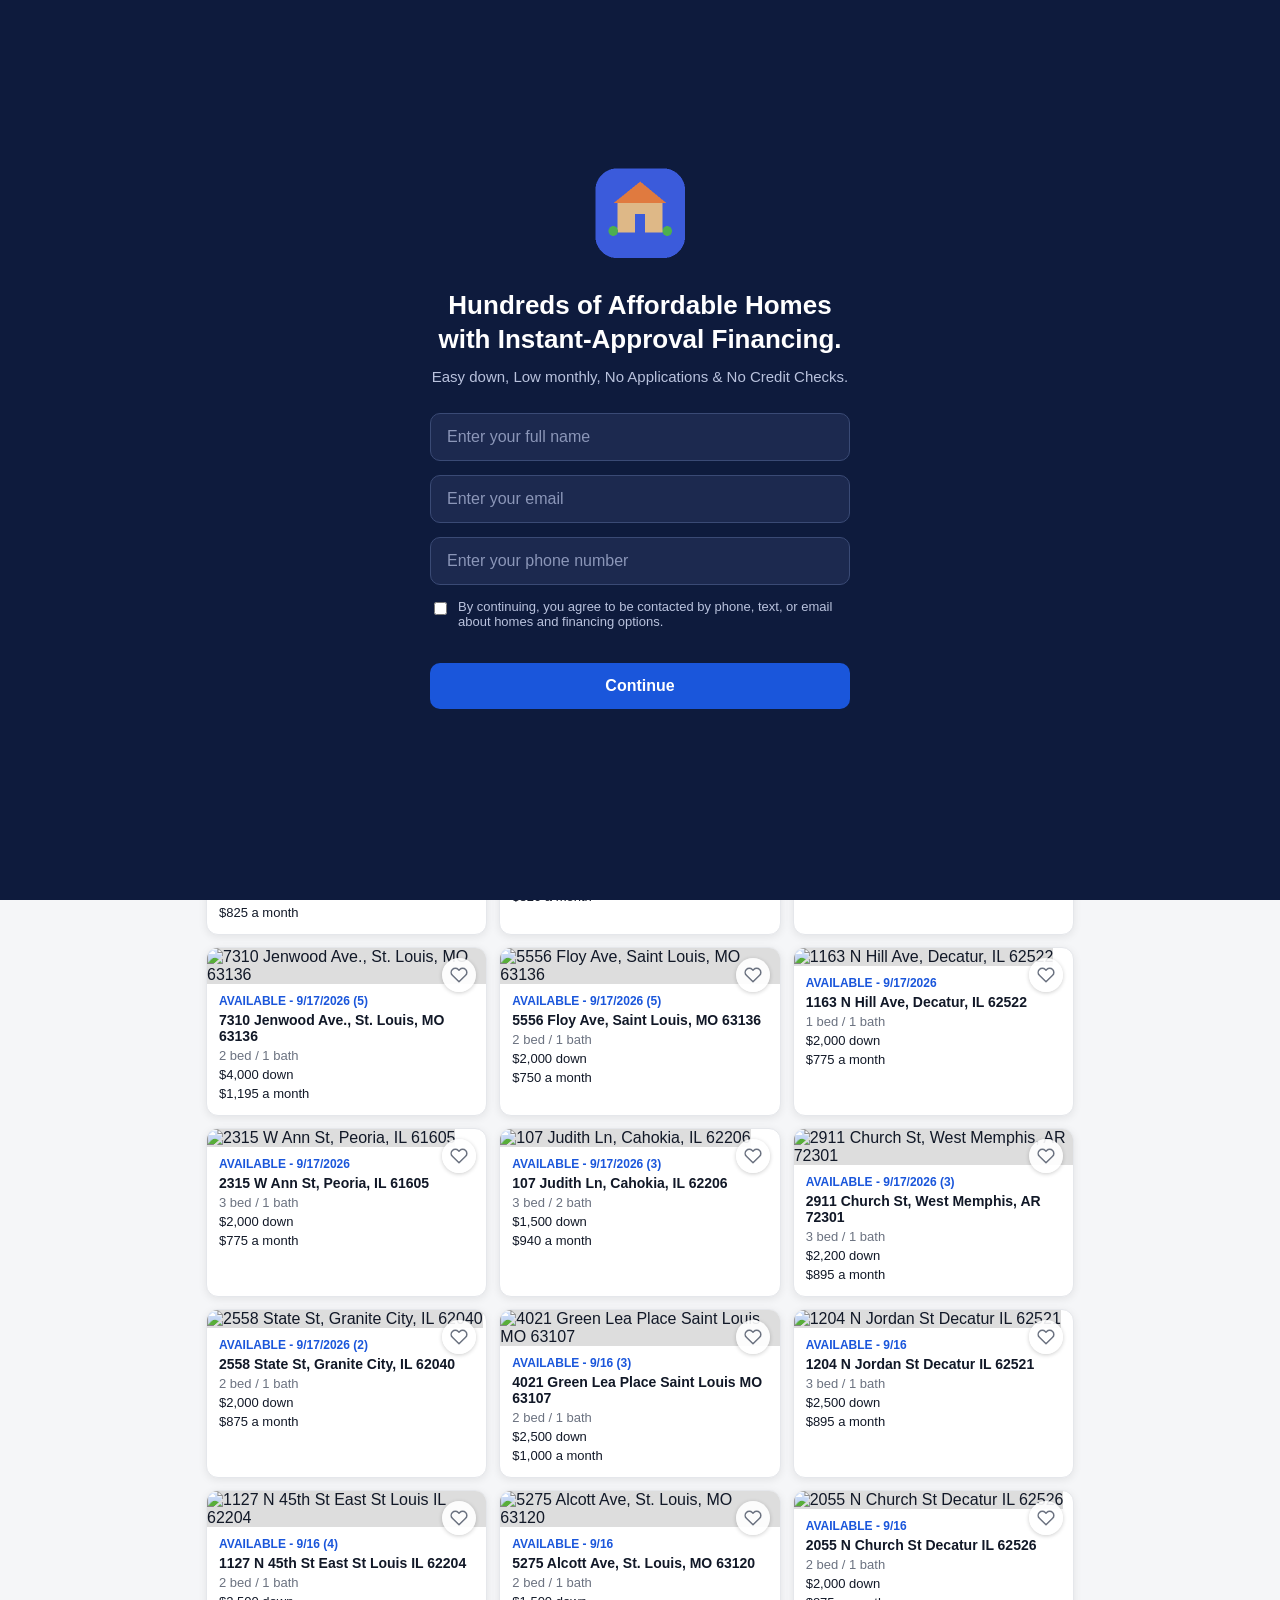
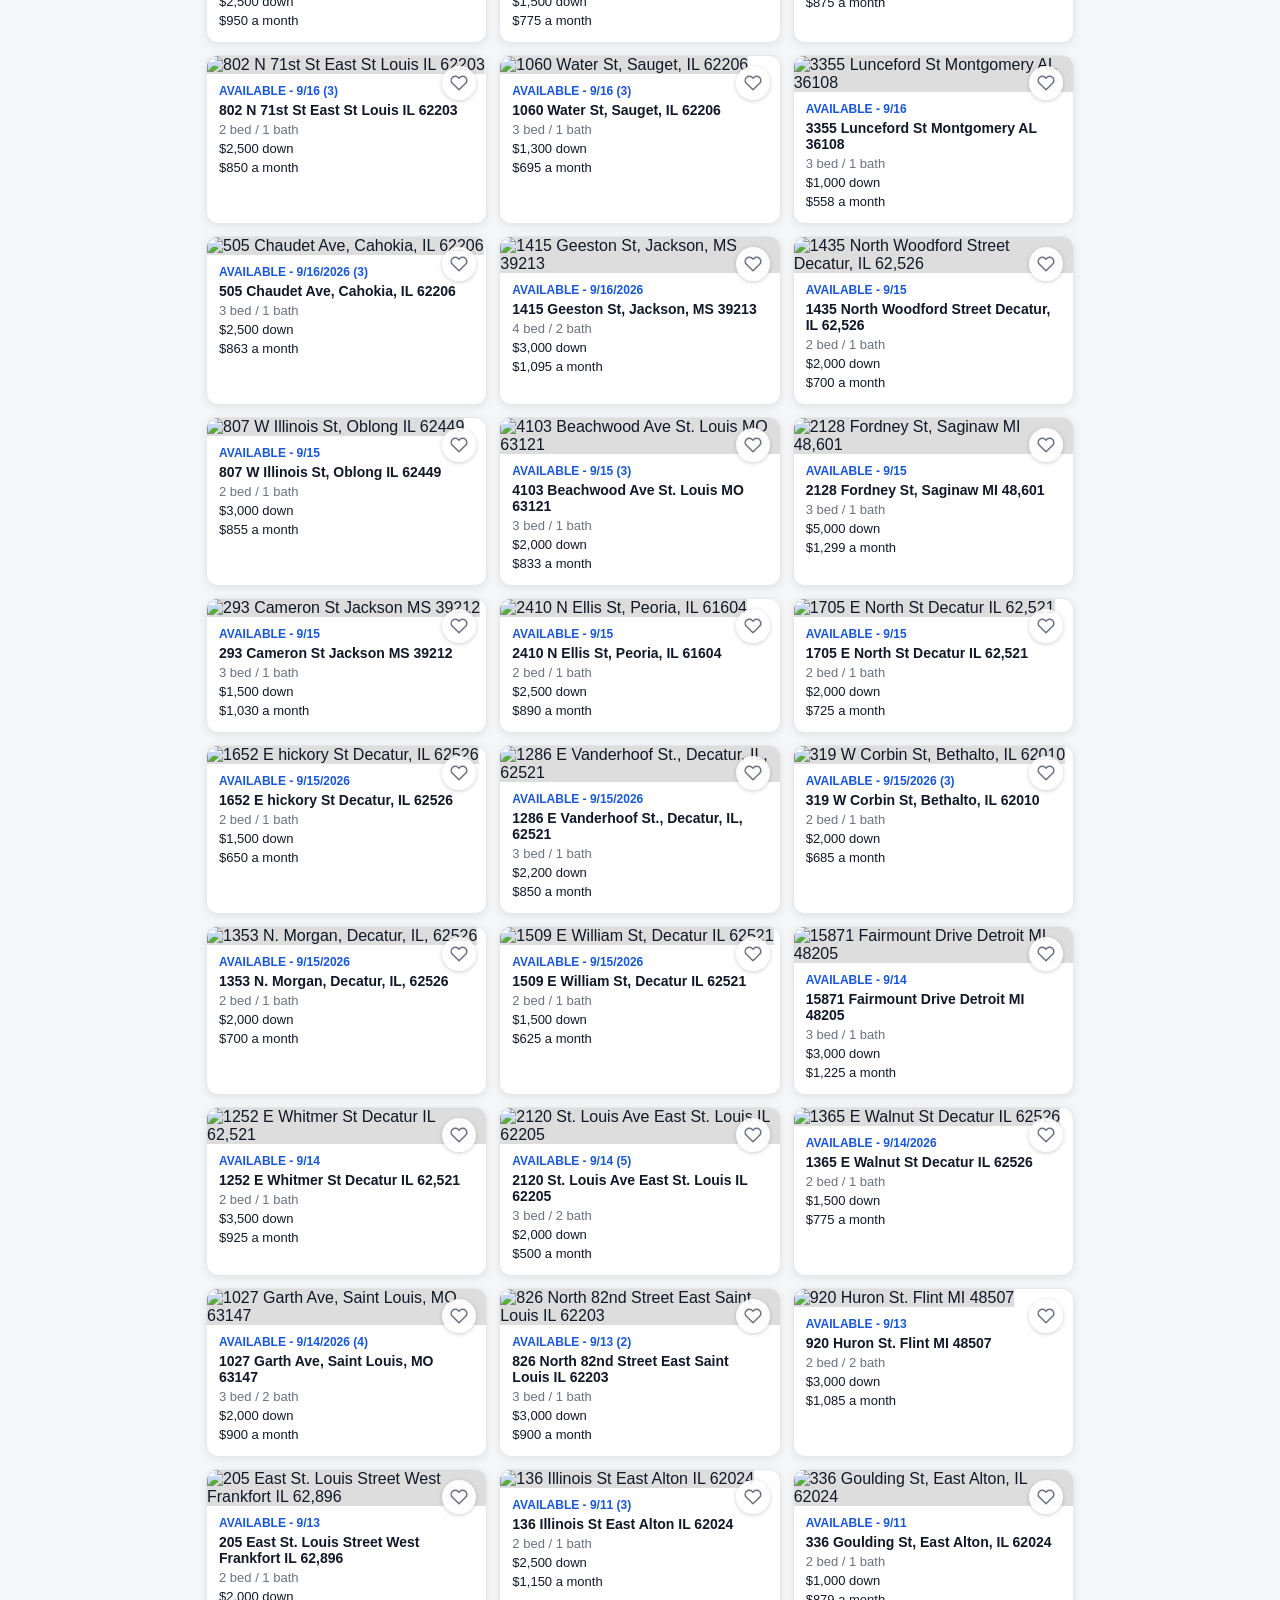
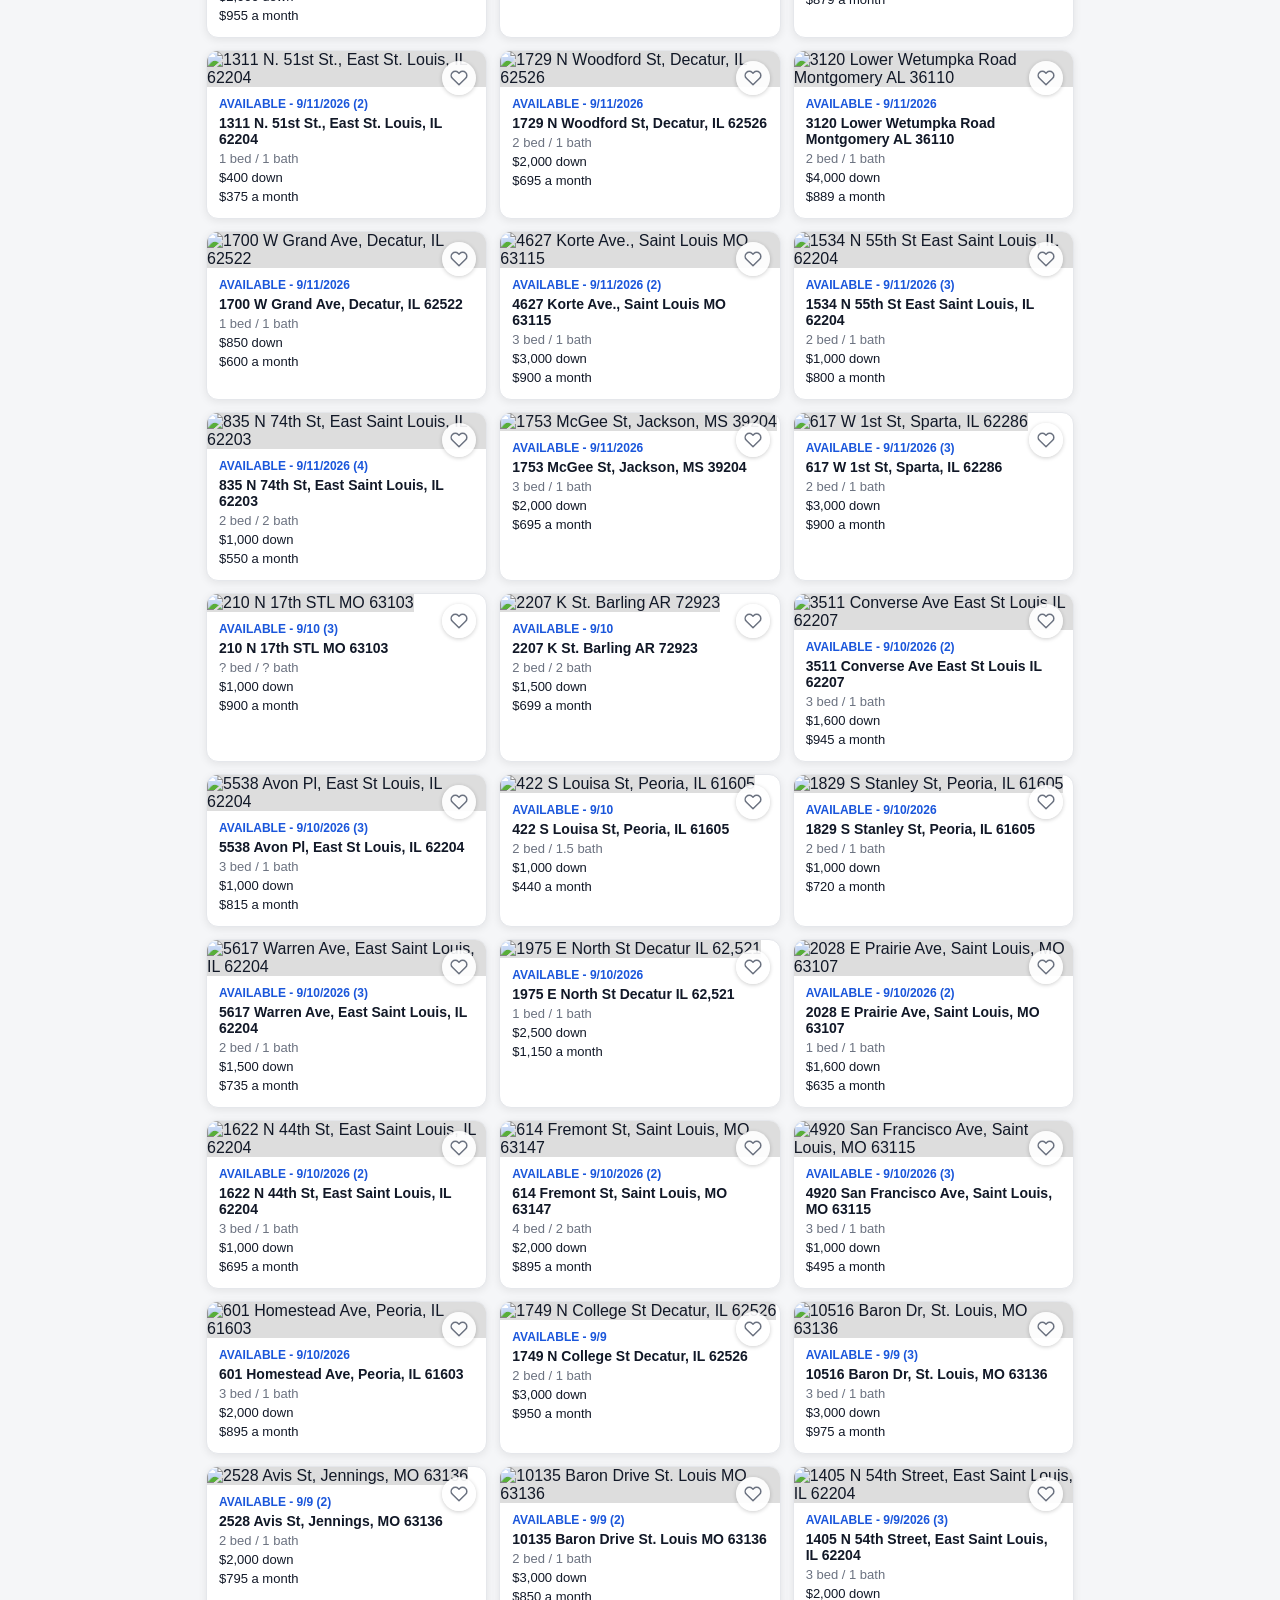
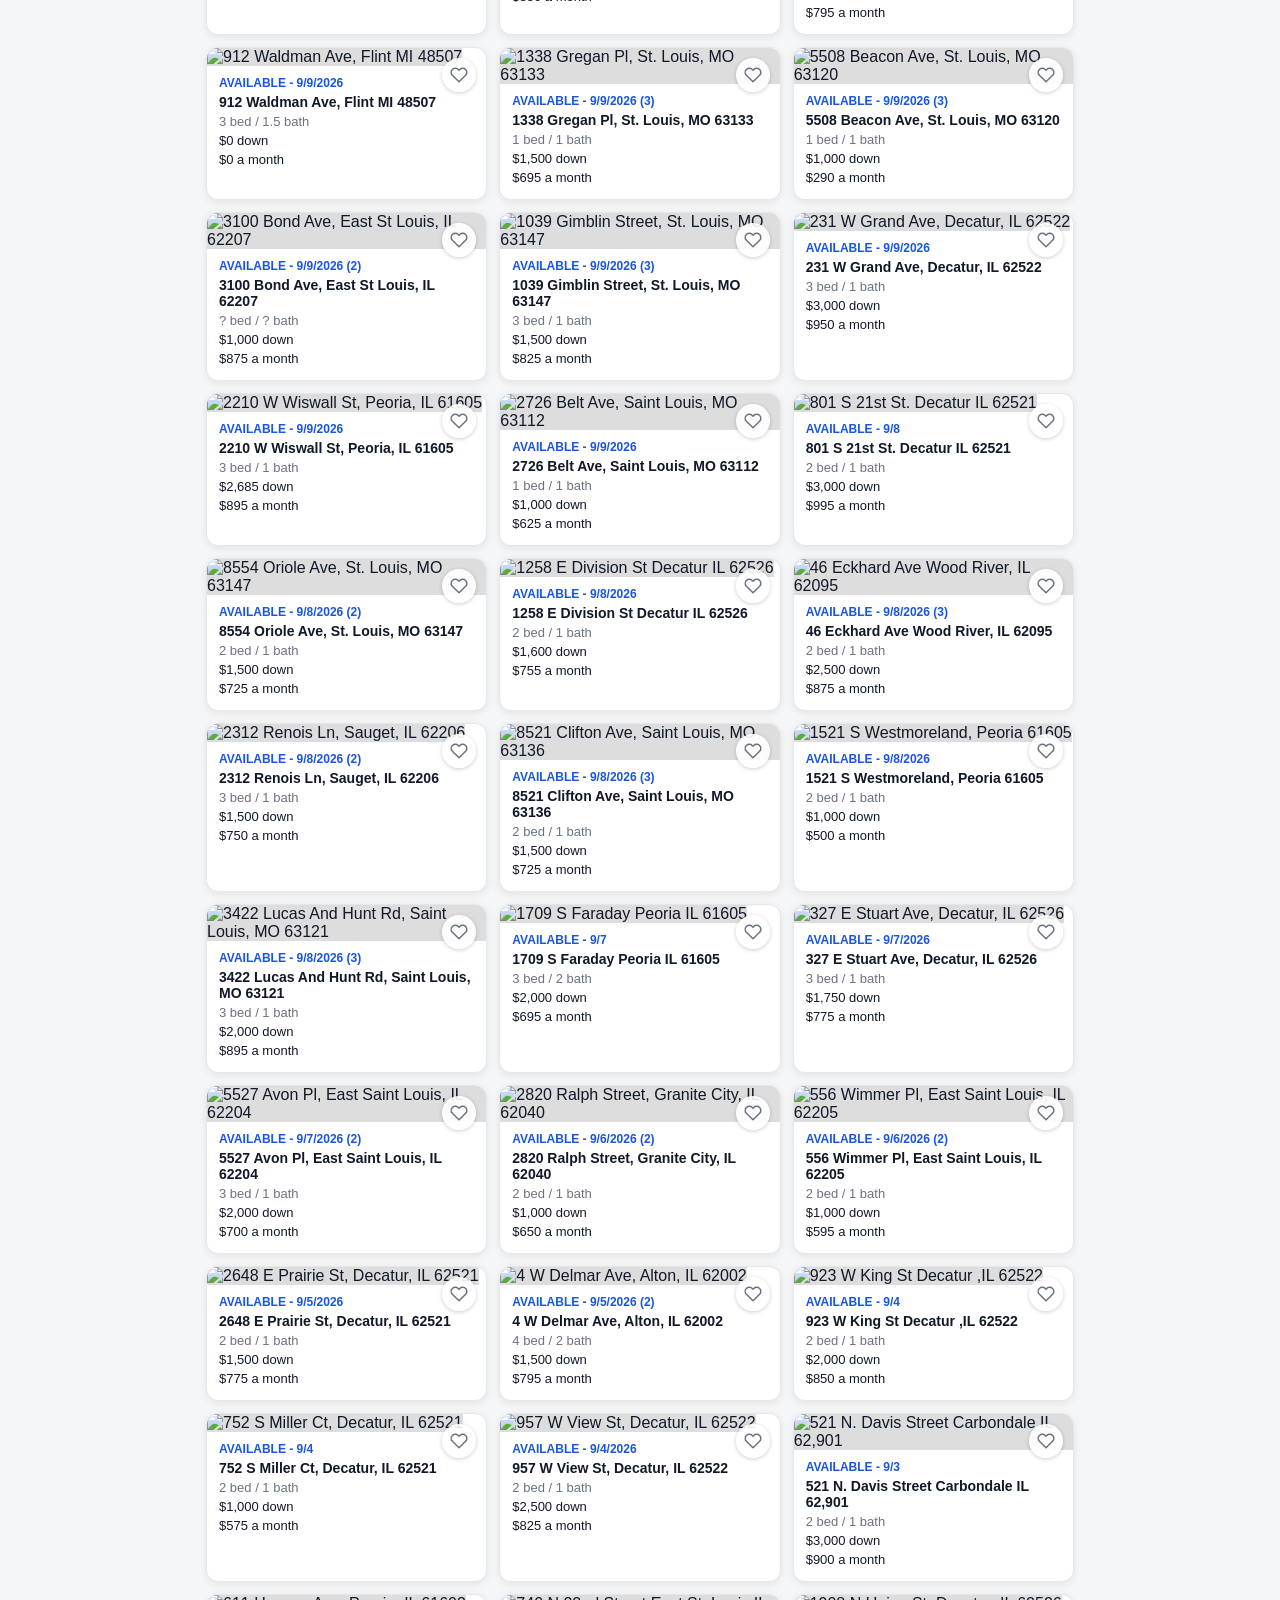
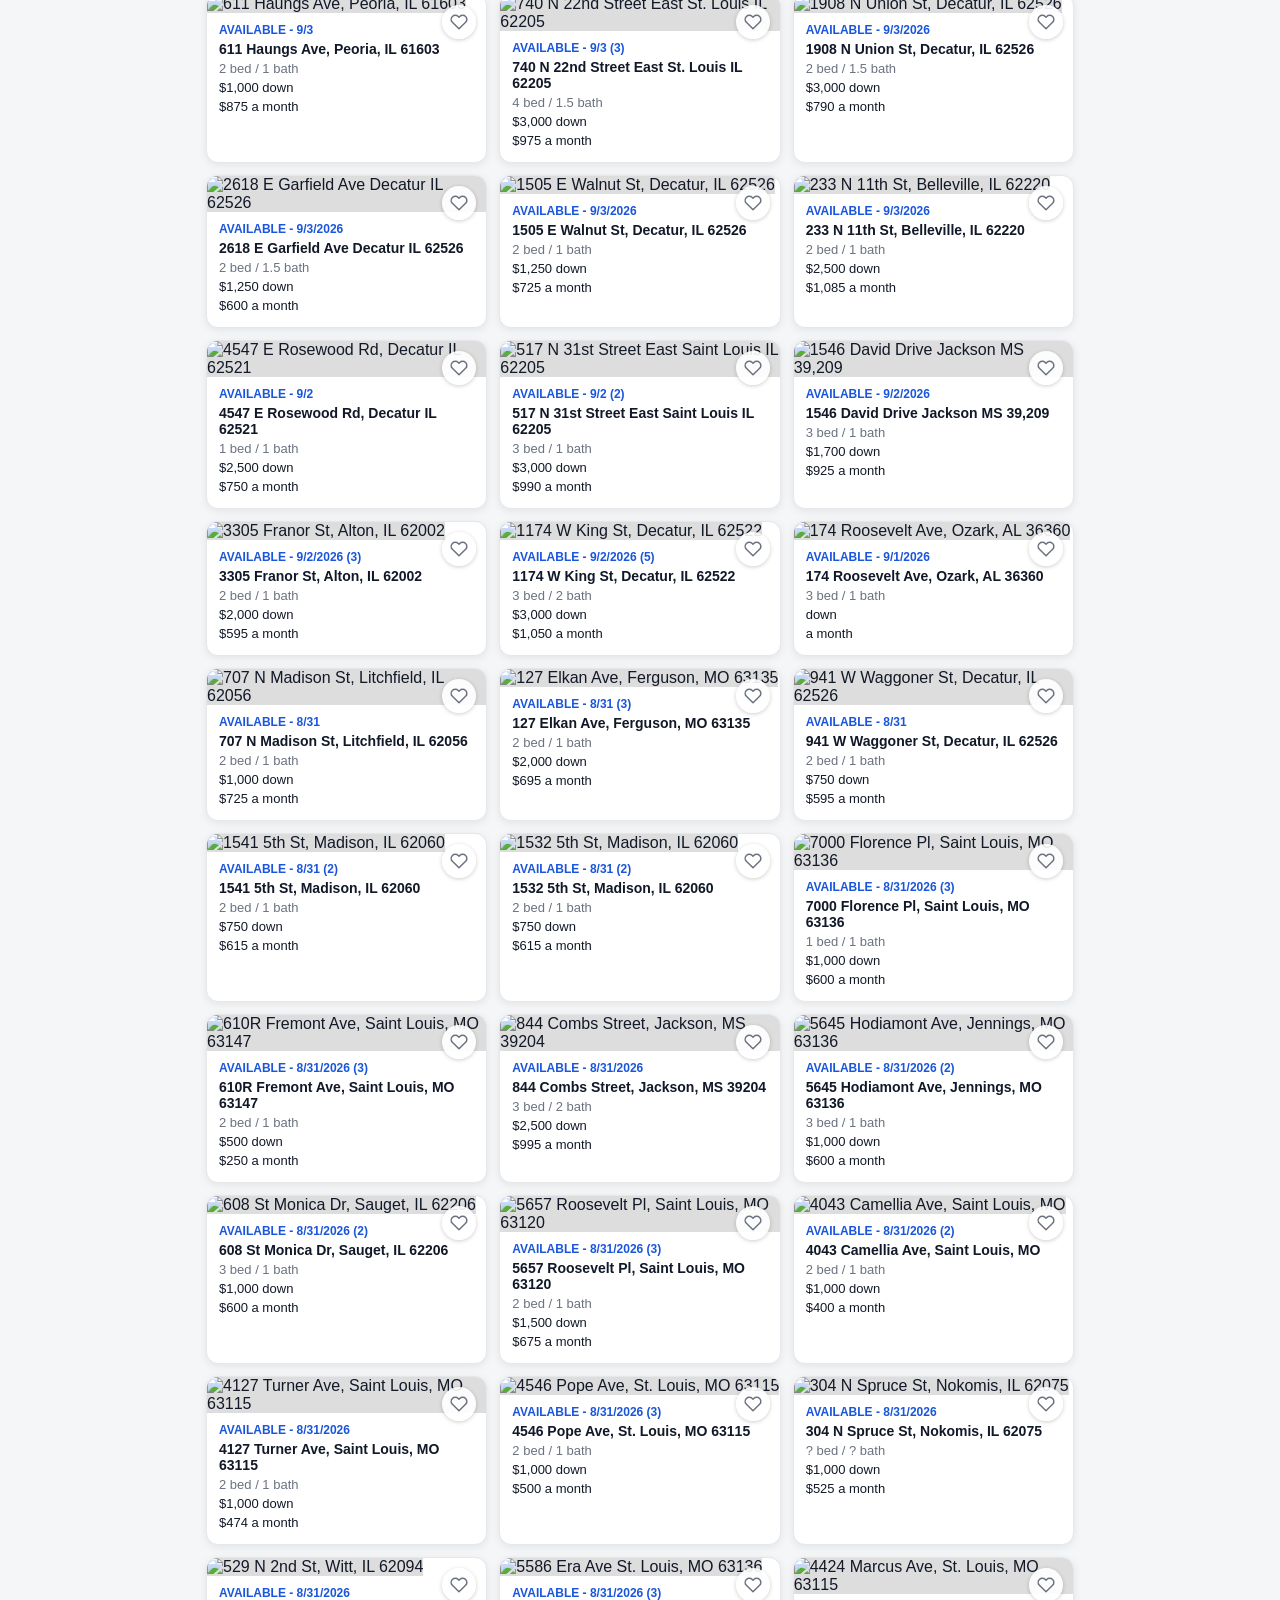
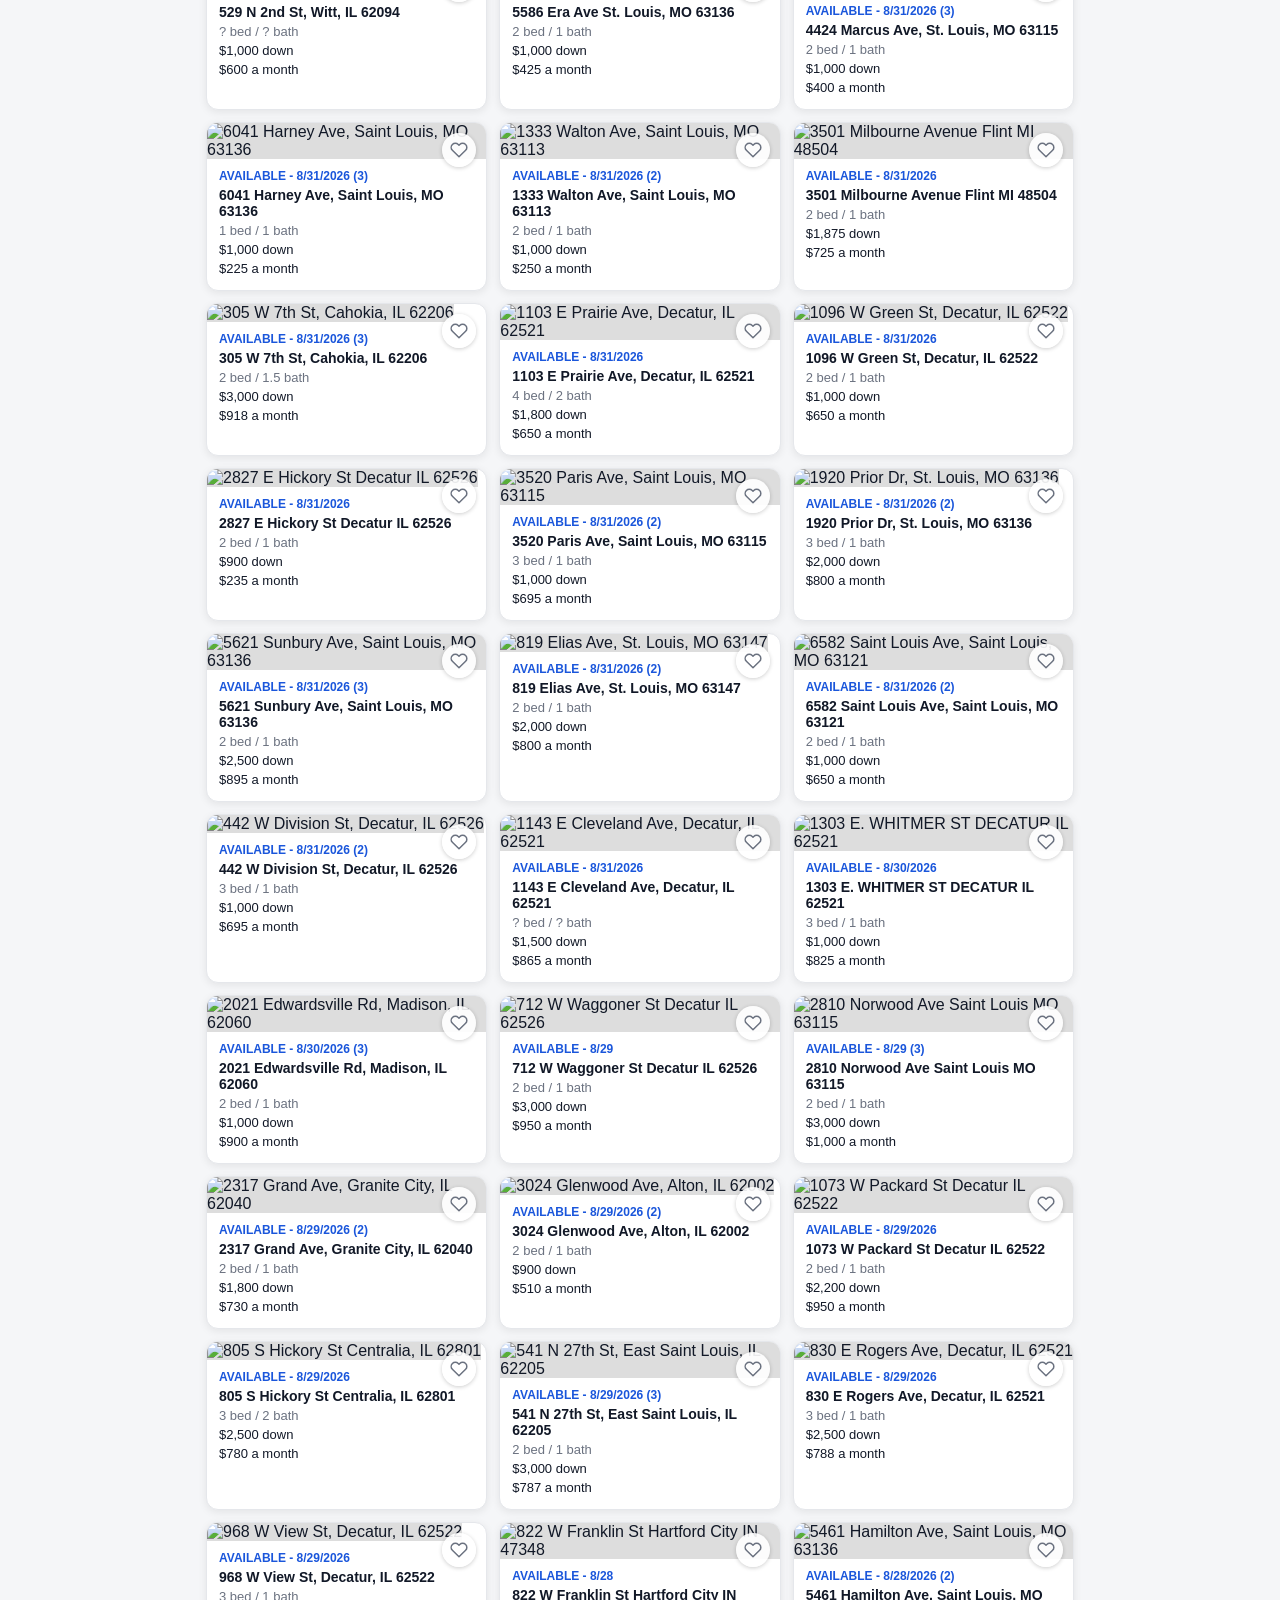
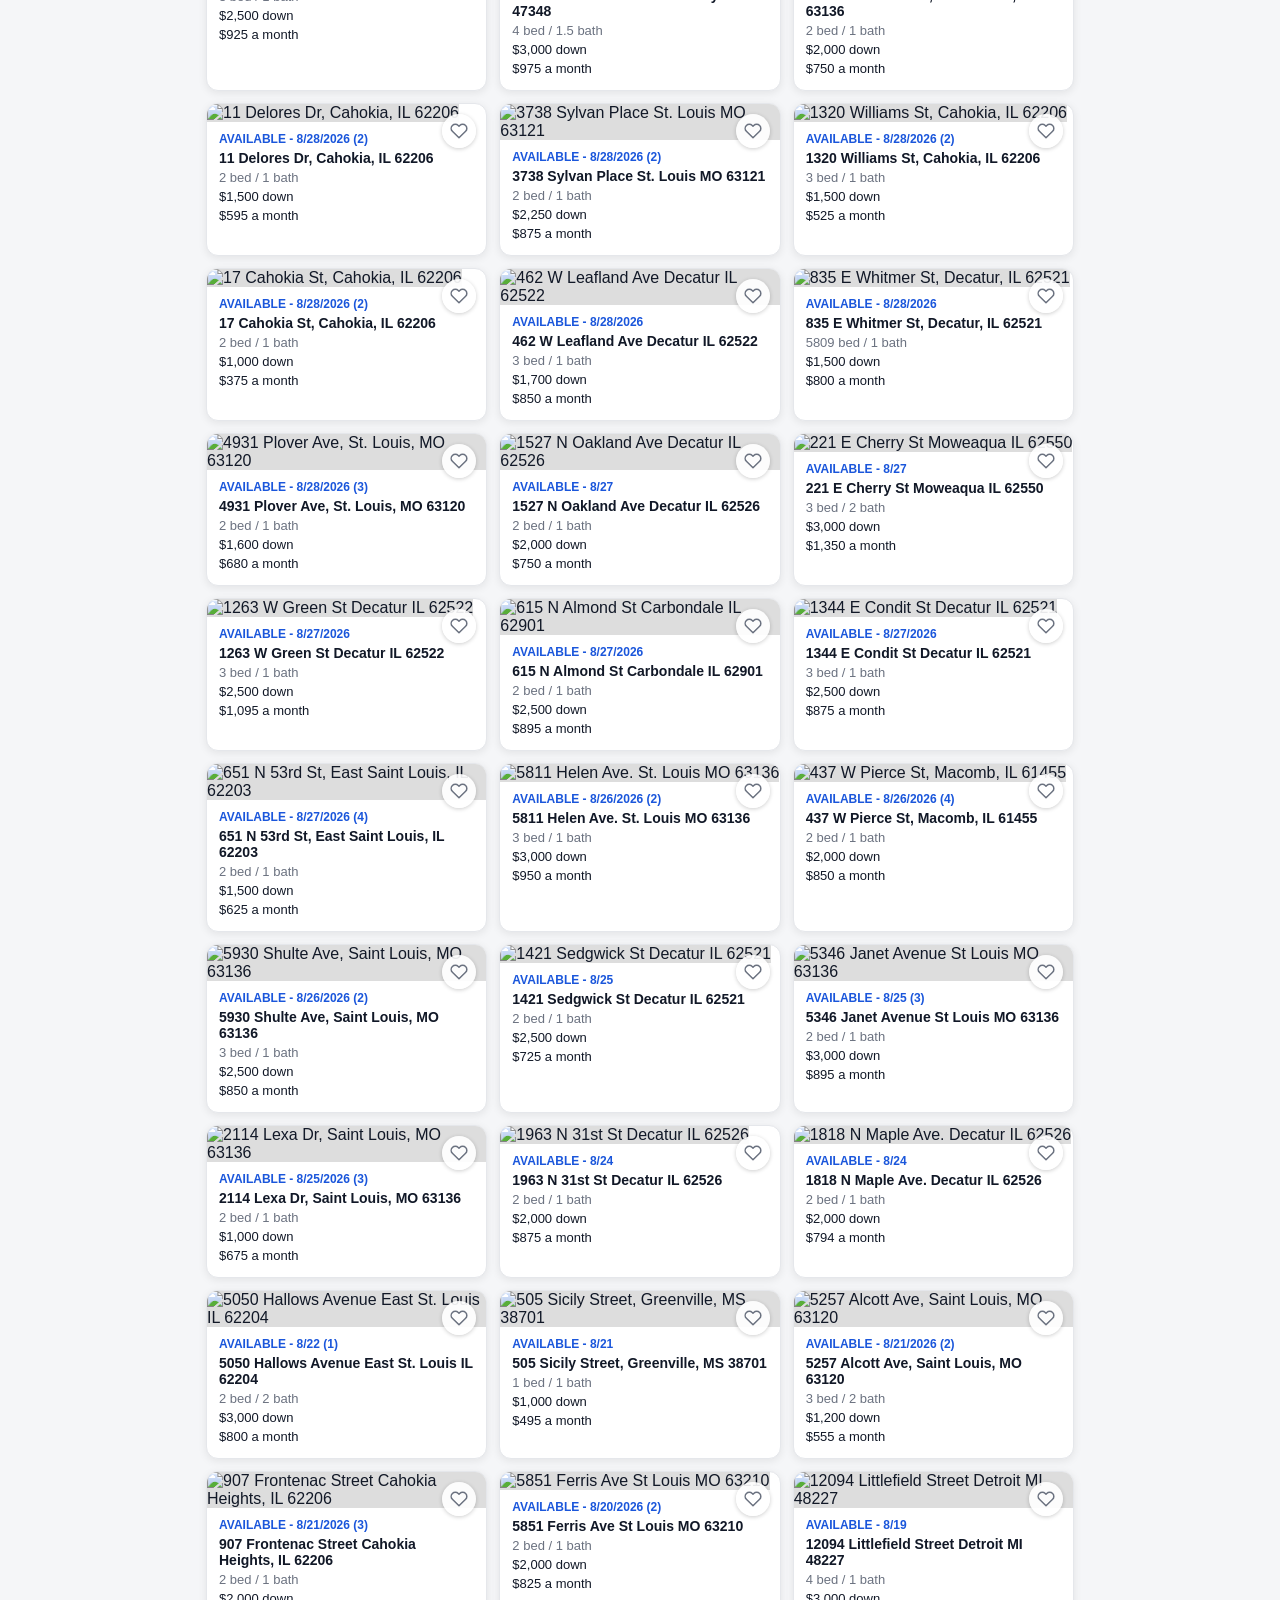
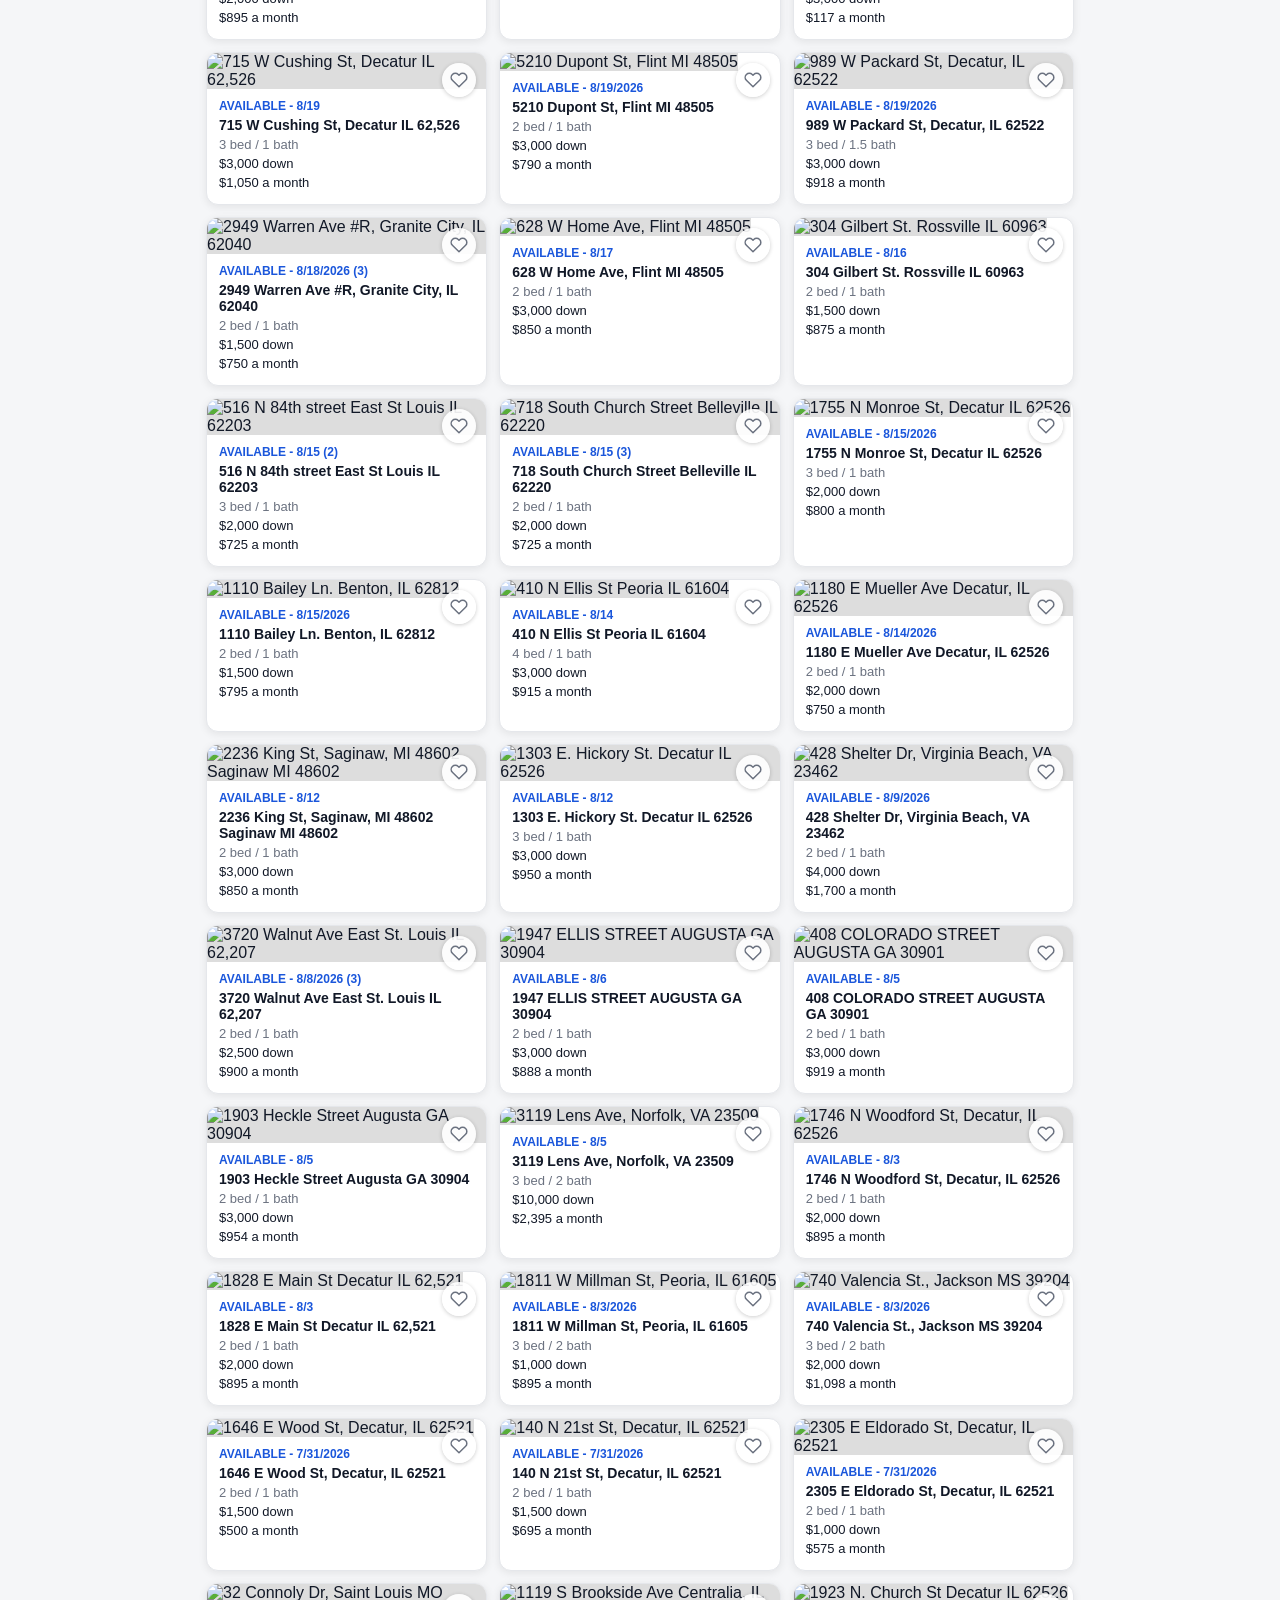
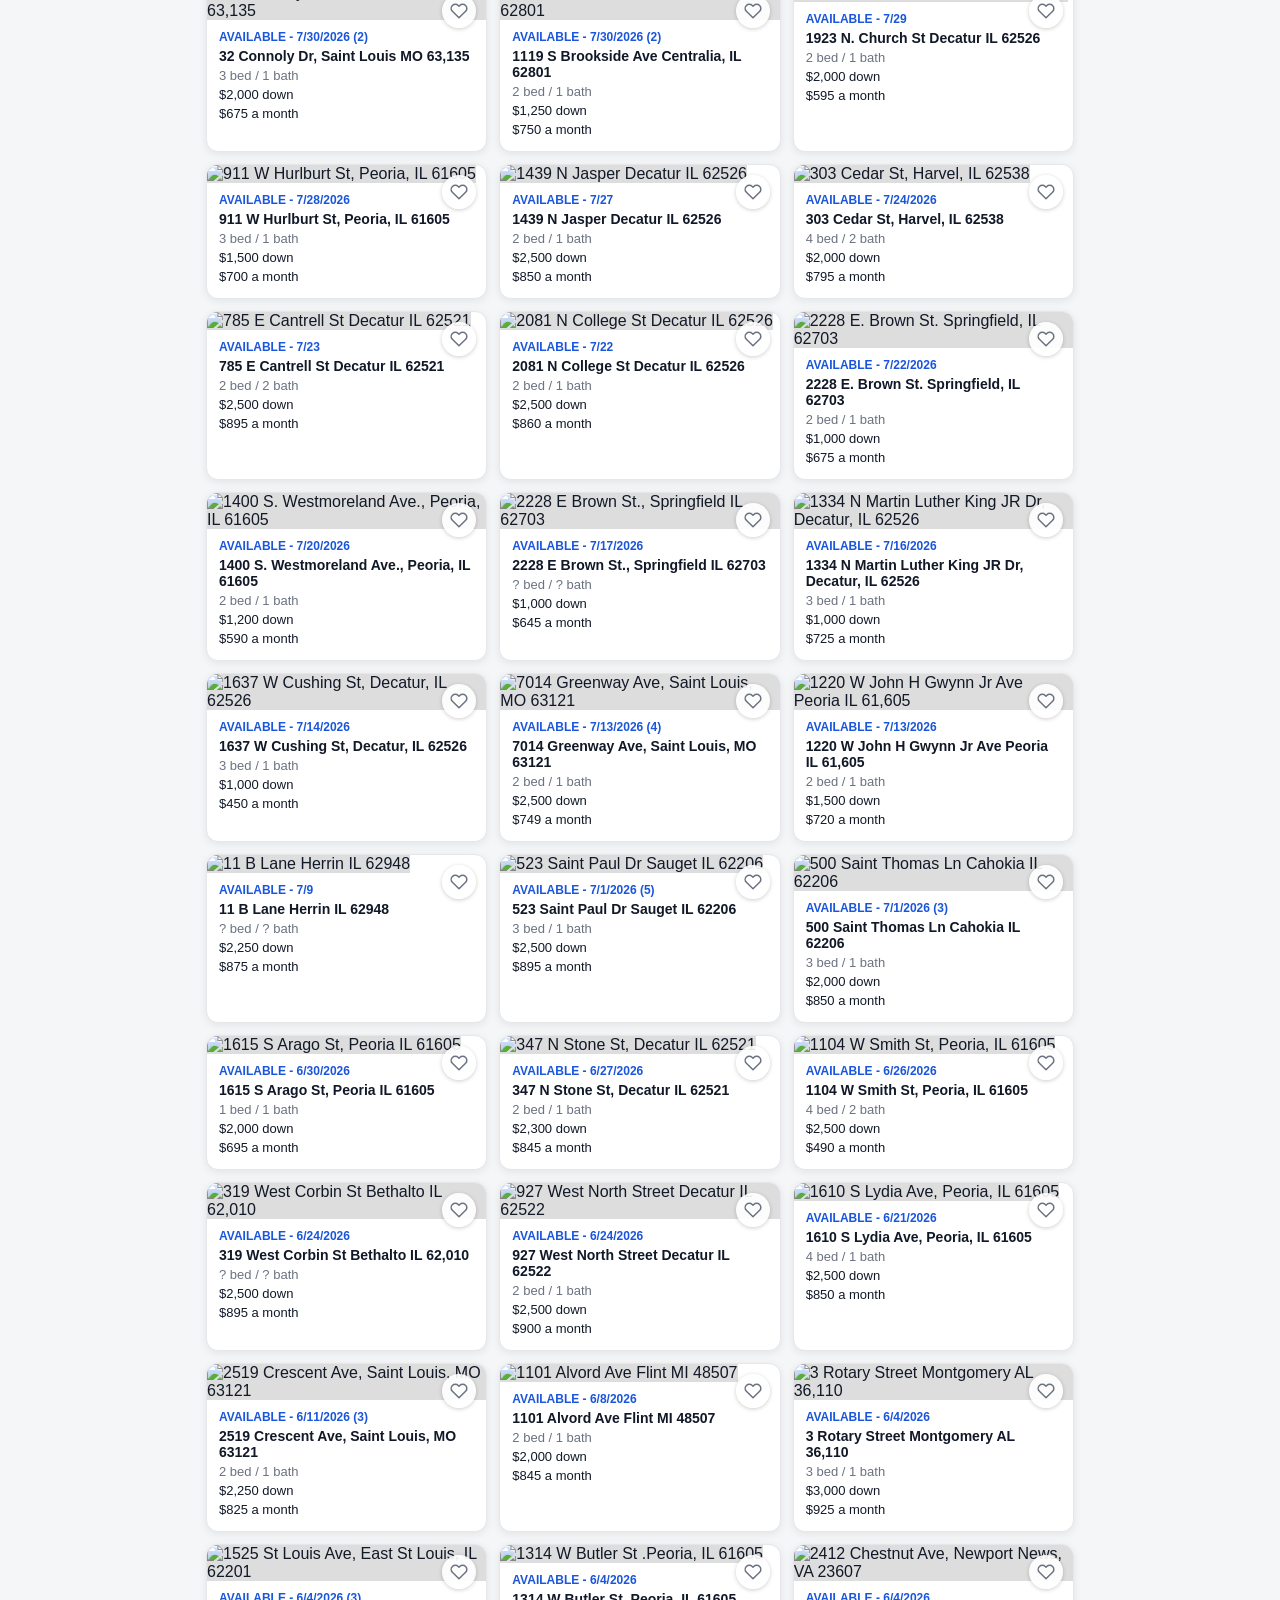
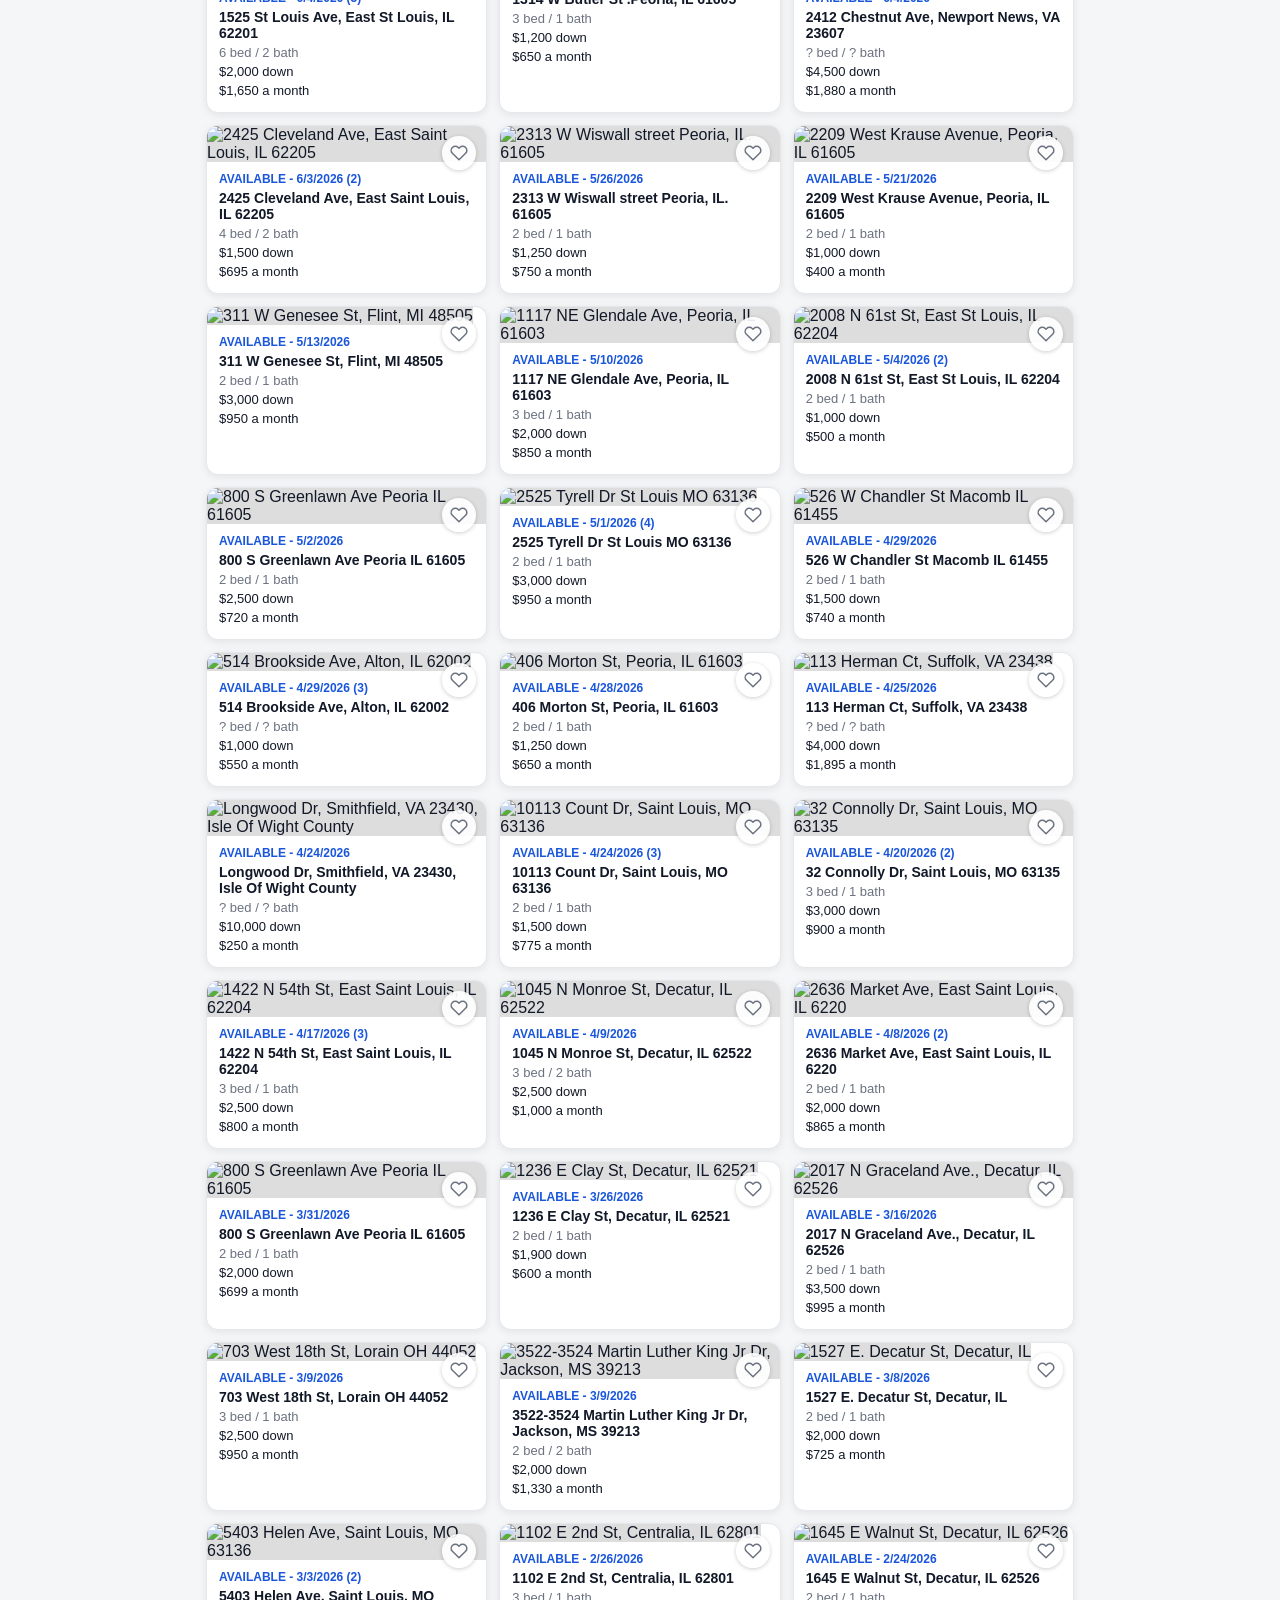
==== commit f5acd518: "Homes page: make the map toggle look like a button, shorten to View Map Aaron's direct request/corre" ====
--- a/docs/index.html
+++ b/docs/index.html
@@ -334,8 +334,14 @@
            the card grid below, per Aaron's explicit request (this
            supersedes the original plan's "map always shows Available
            only" rule). Its own search bar was removed the same day --
-           redundant now that the map already mirrors the page's filters. -->
-      <button id="show-map-btn" class="link-pill"><svg viewBox="0 0 24 24" width="16" height="16" fill="none" stroke="currentColor" stroke-width="2" stroke-linecap="round" stroke-linejoin="round" style="vertical-align:-3px;margin-right:4px"><path d="M12 21s-7-6.2-7-11a7 7 0 0 1 14 0c0 4.8-7 11-7 11z"/><circle cx="12" cy="10" r="2.5"/></svg><span id="show-map-btn-label">View Map of Homes Meeting Filter Criteria</span></button>
+           redundant now that the map already mirrors the page's filters.
+           Styling changed 2026-09-20 (Aaron's direct request): was
+           class="link-pill" (a flat, light-blue pill -- read as "a link,"
+           not a button) with a long label; now class="btn-outline btn-full"
+           (the same real-button look used everywhere else on the site)
+           and a short "View Map" label, toggling to "Hide Map" -- see
+           toggleMapAccordion() in app.js. -->
+      <button id="show-map-btn" class="btn-outline btn-full"><svg viewBox="0 0 24 24" width="16" height="16" fill="none" stroke="currentColor" stroke-width="2" stroke-linecap="round" stroke-linejoin="round" style="vertical-align:-3px;margin-right:4px"><path d="M12 21s-7-6.2-7-11a7 7 0 0 1 14 0c0 4.8-7 11-7 11z"/><circle cx="12" cy="10" r="2.5"/></svg><span id="show-map-btn-label">View Map</span></button>
 
       <div id="map-accordion" class="map-accordion hidden">
         <div id="map-canvas"></div>
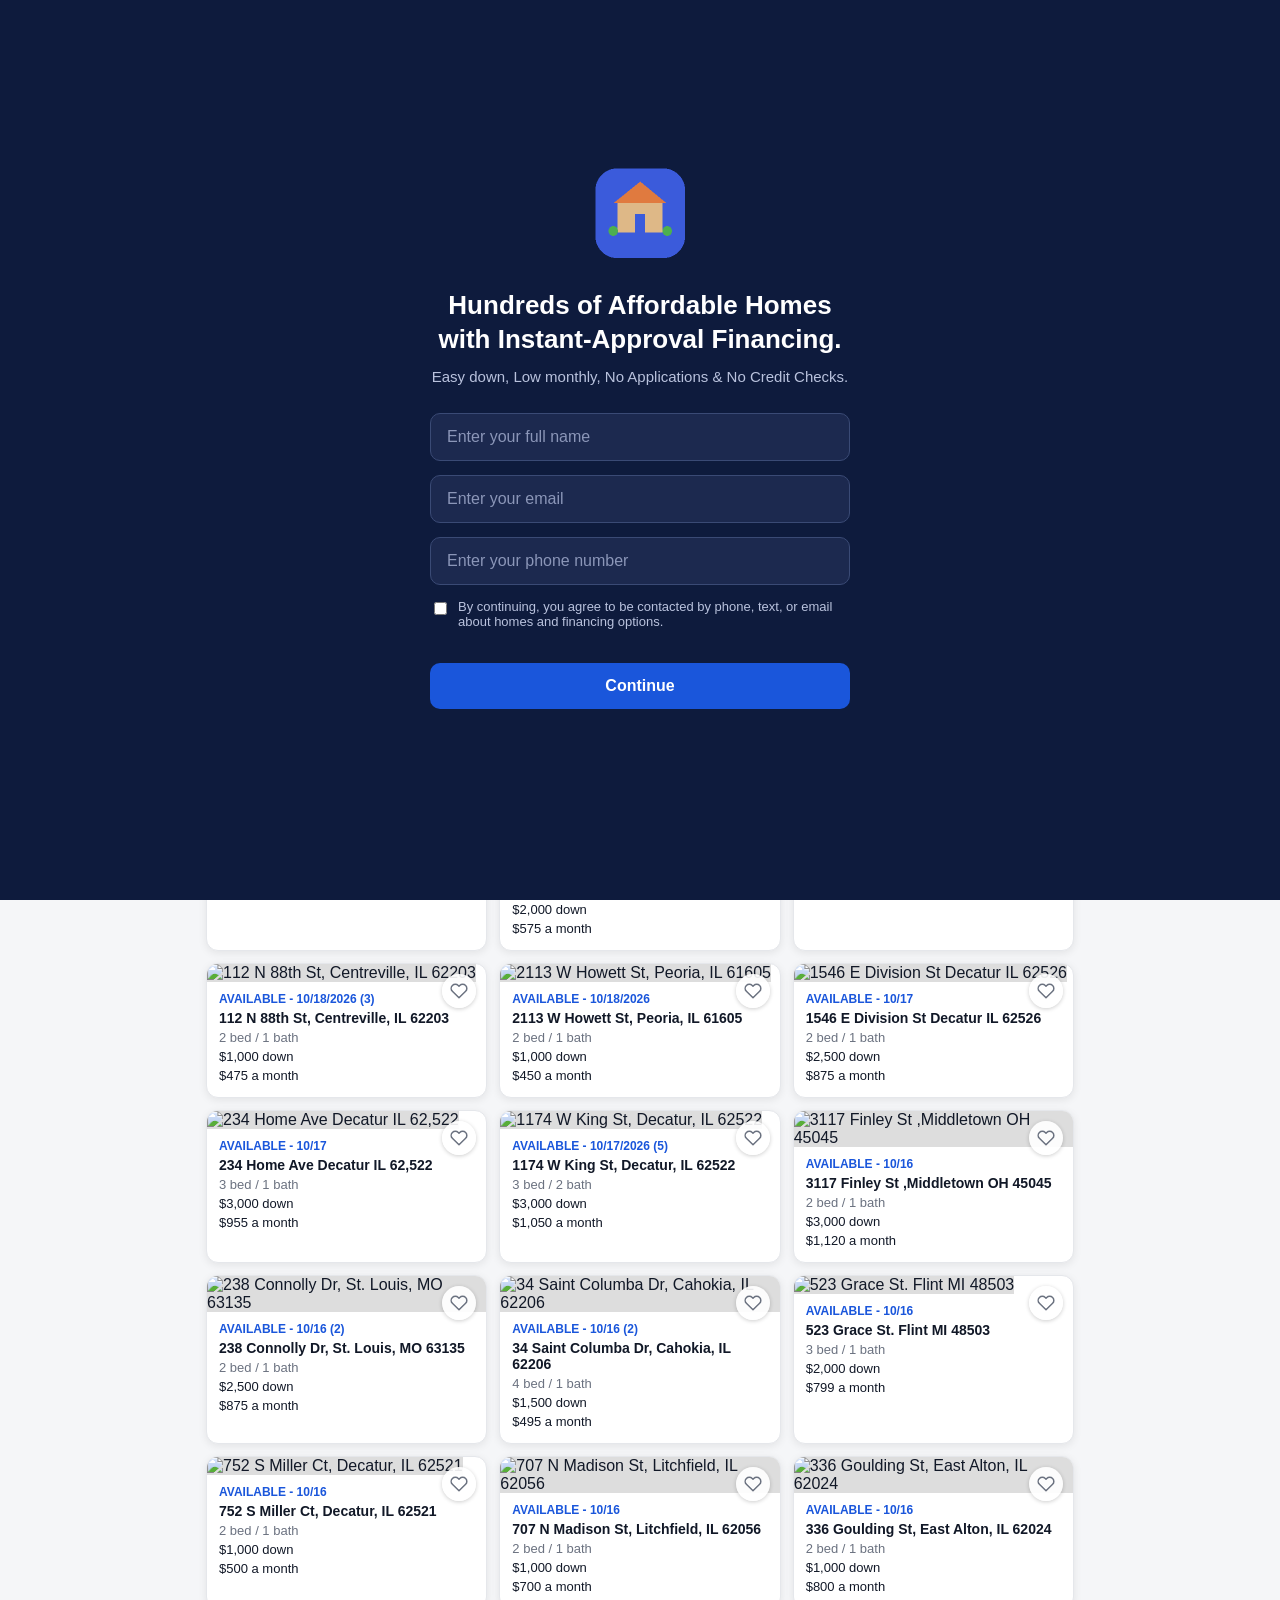
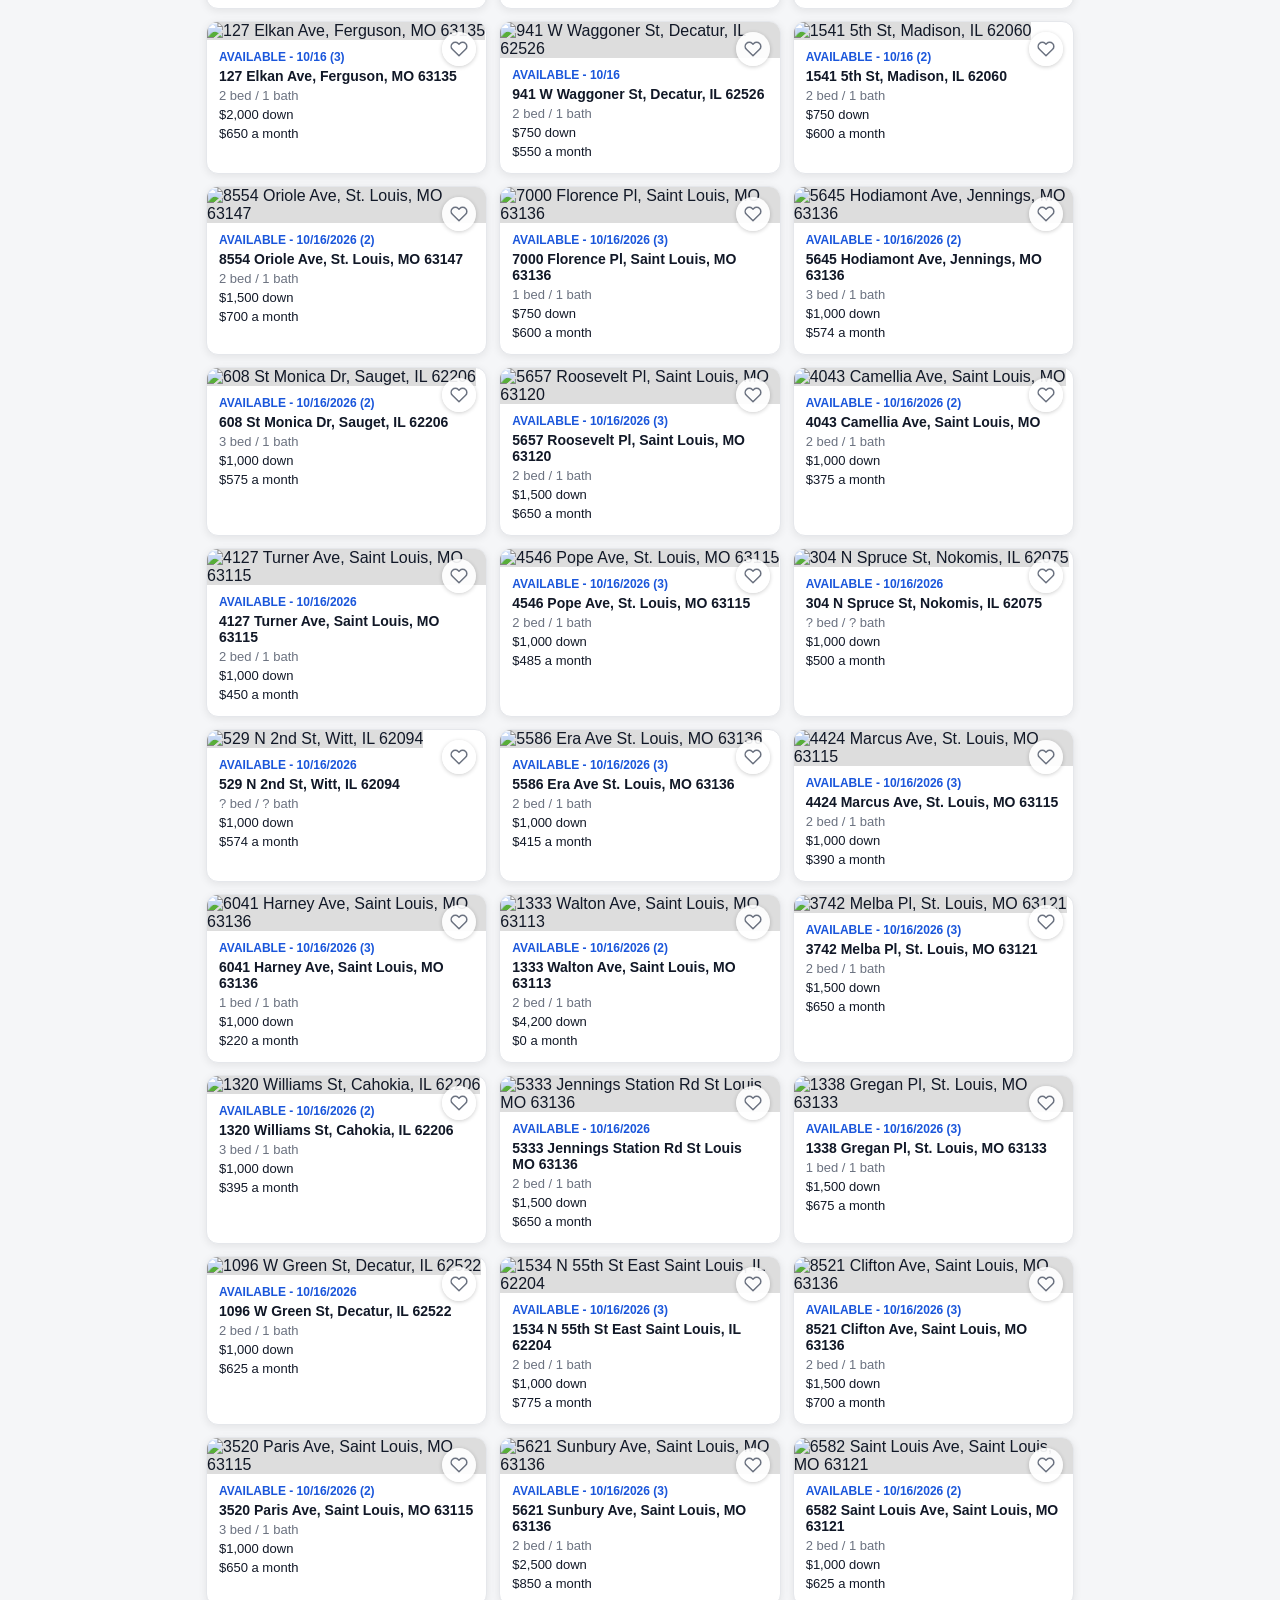
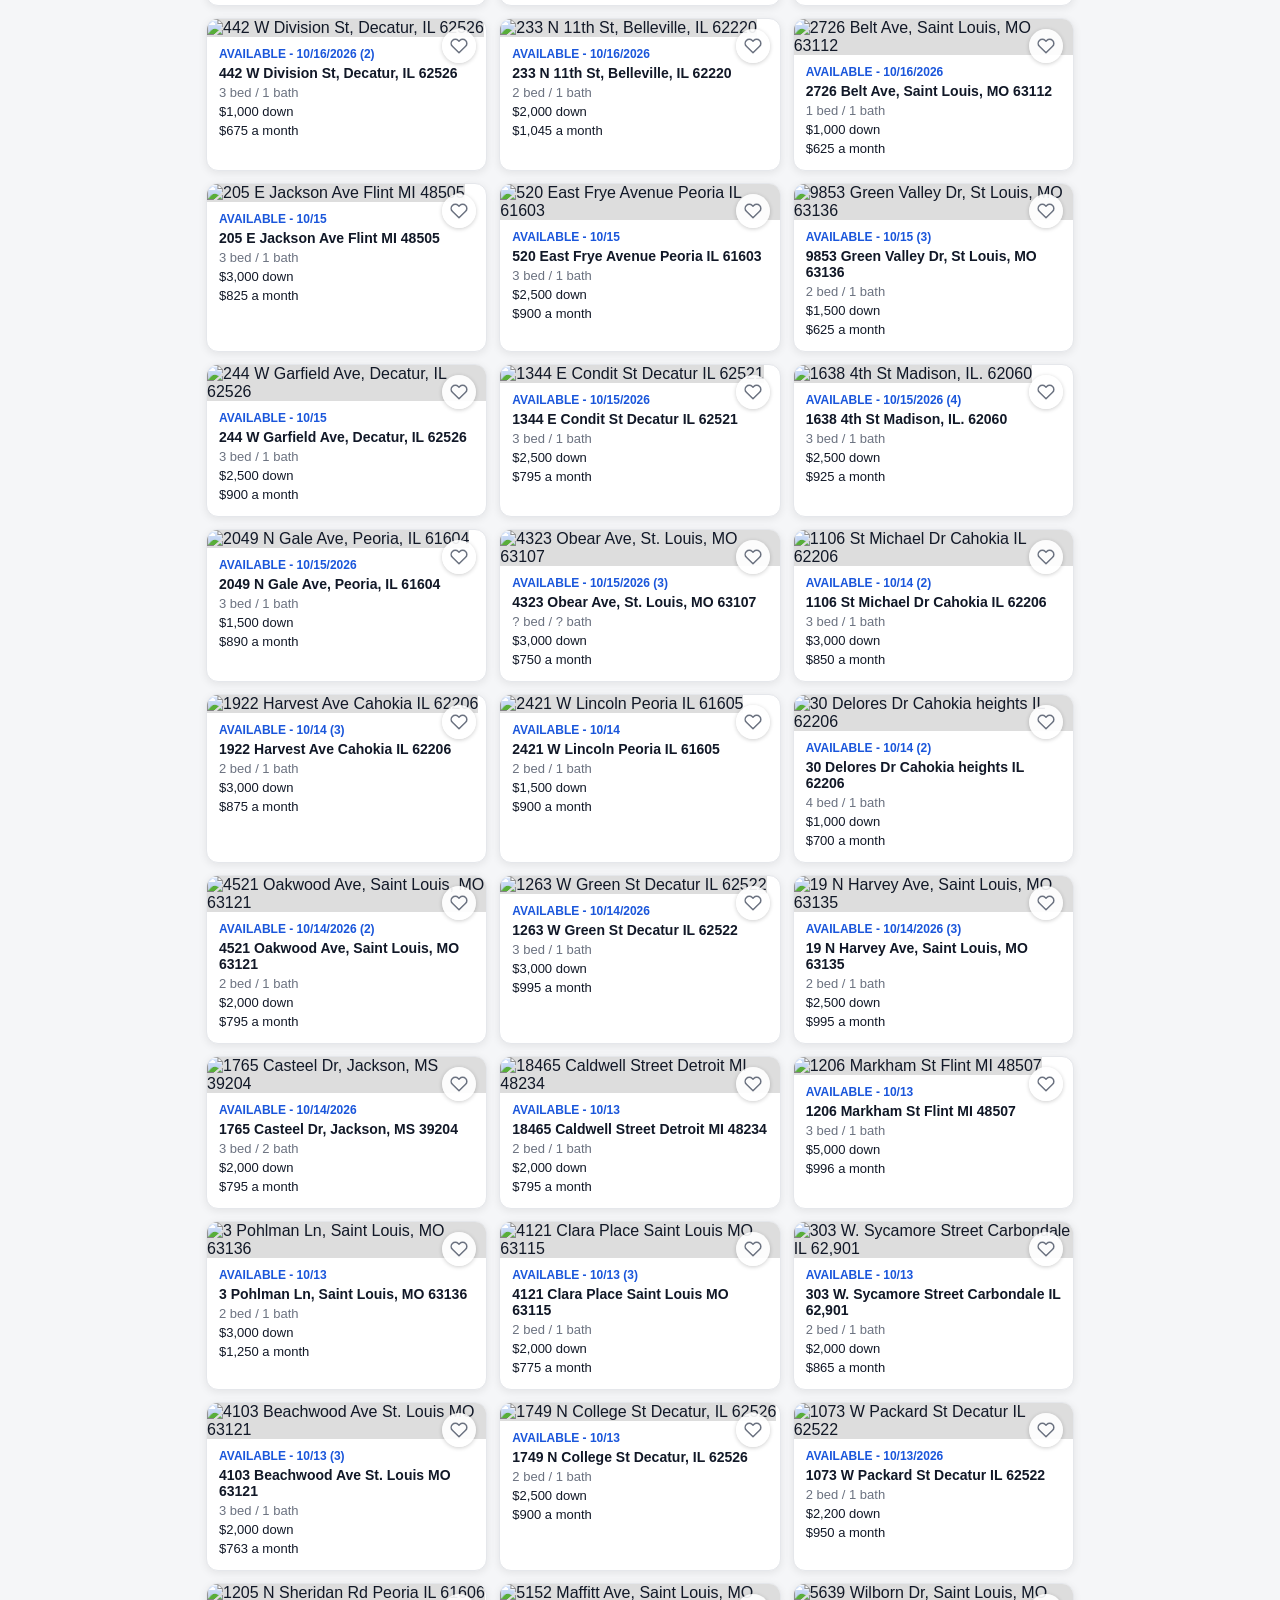
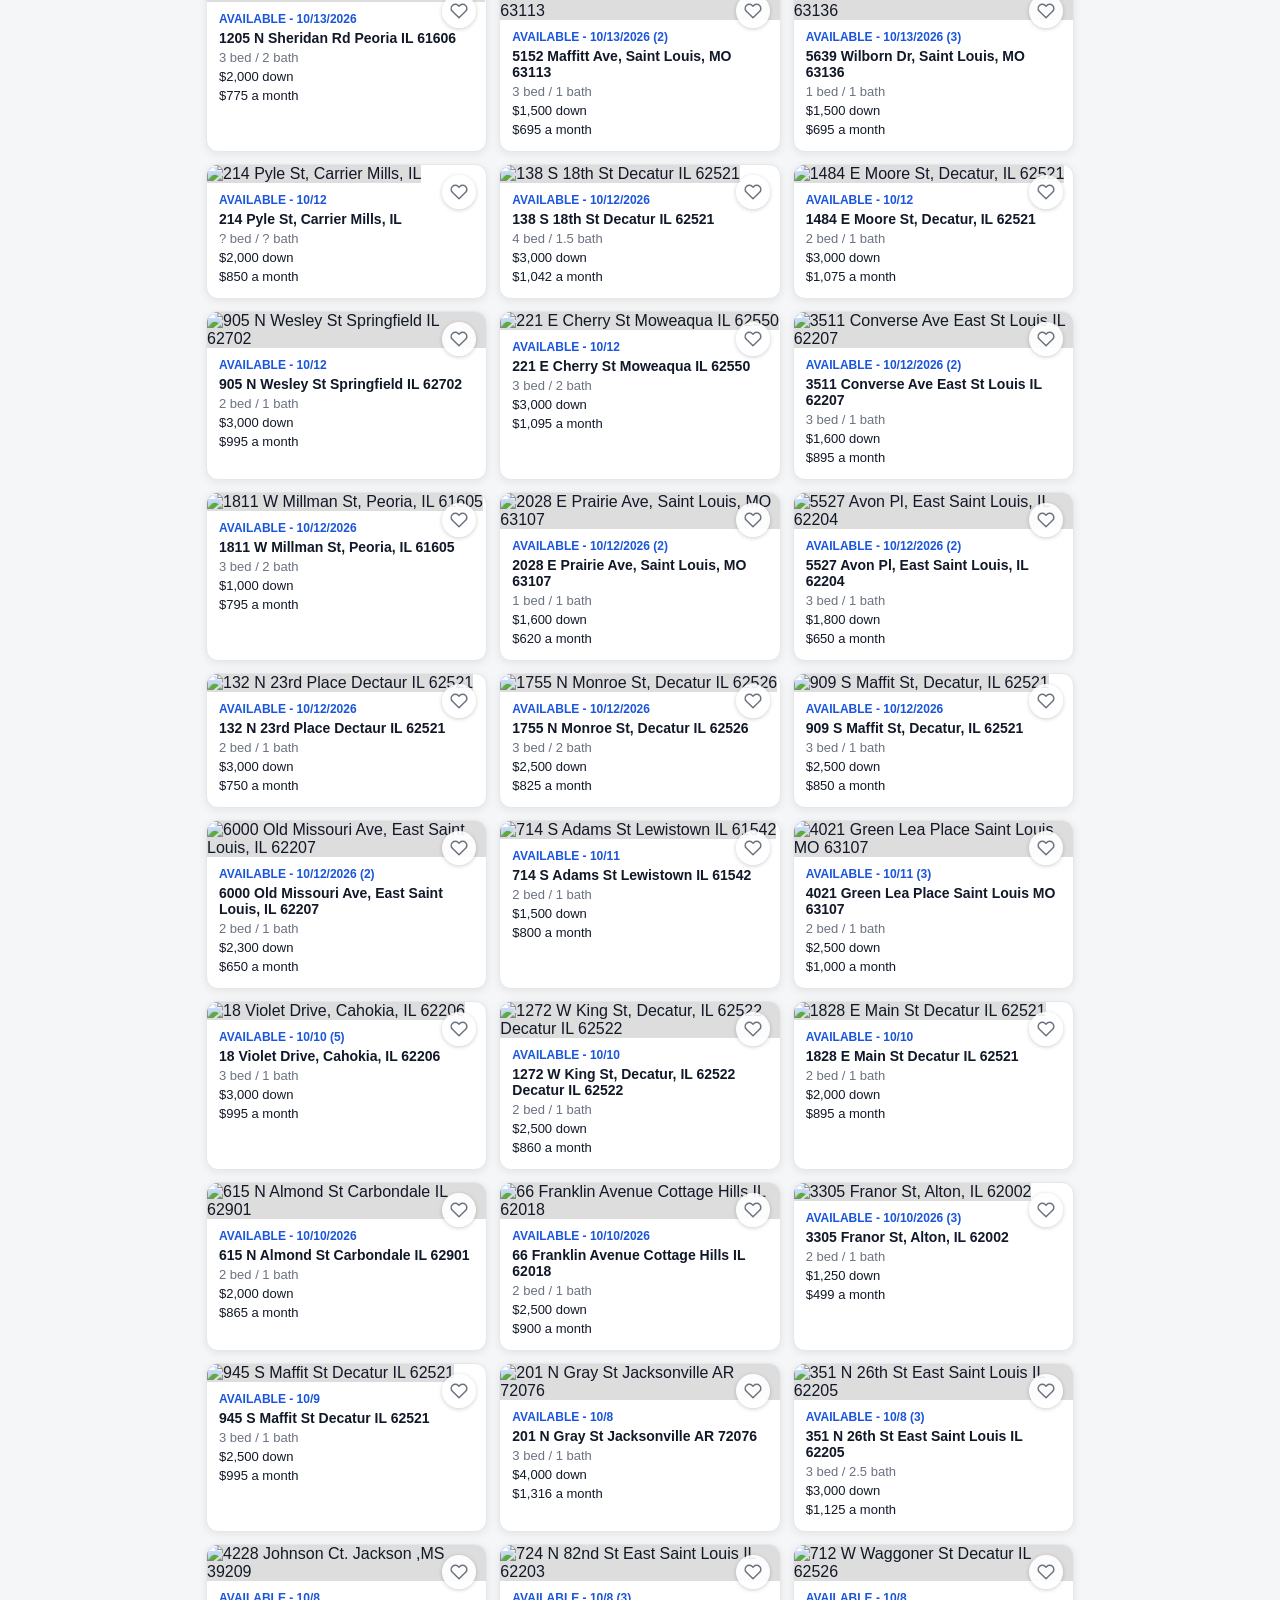
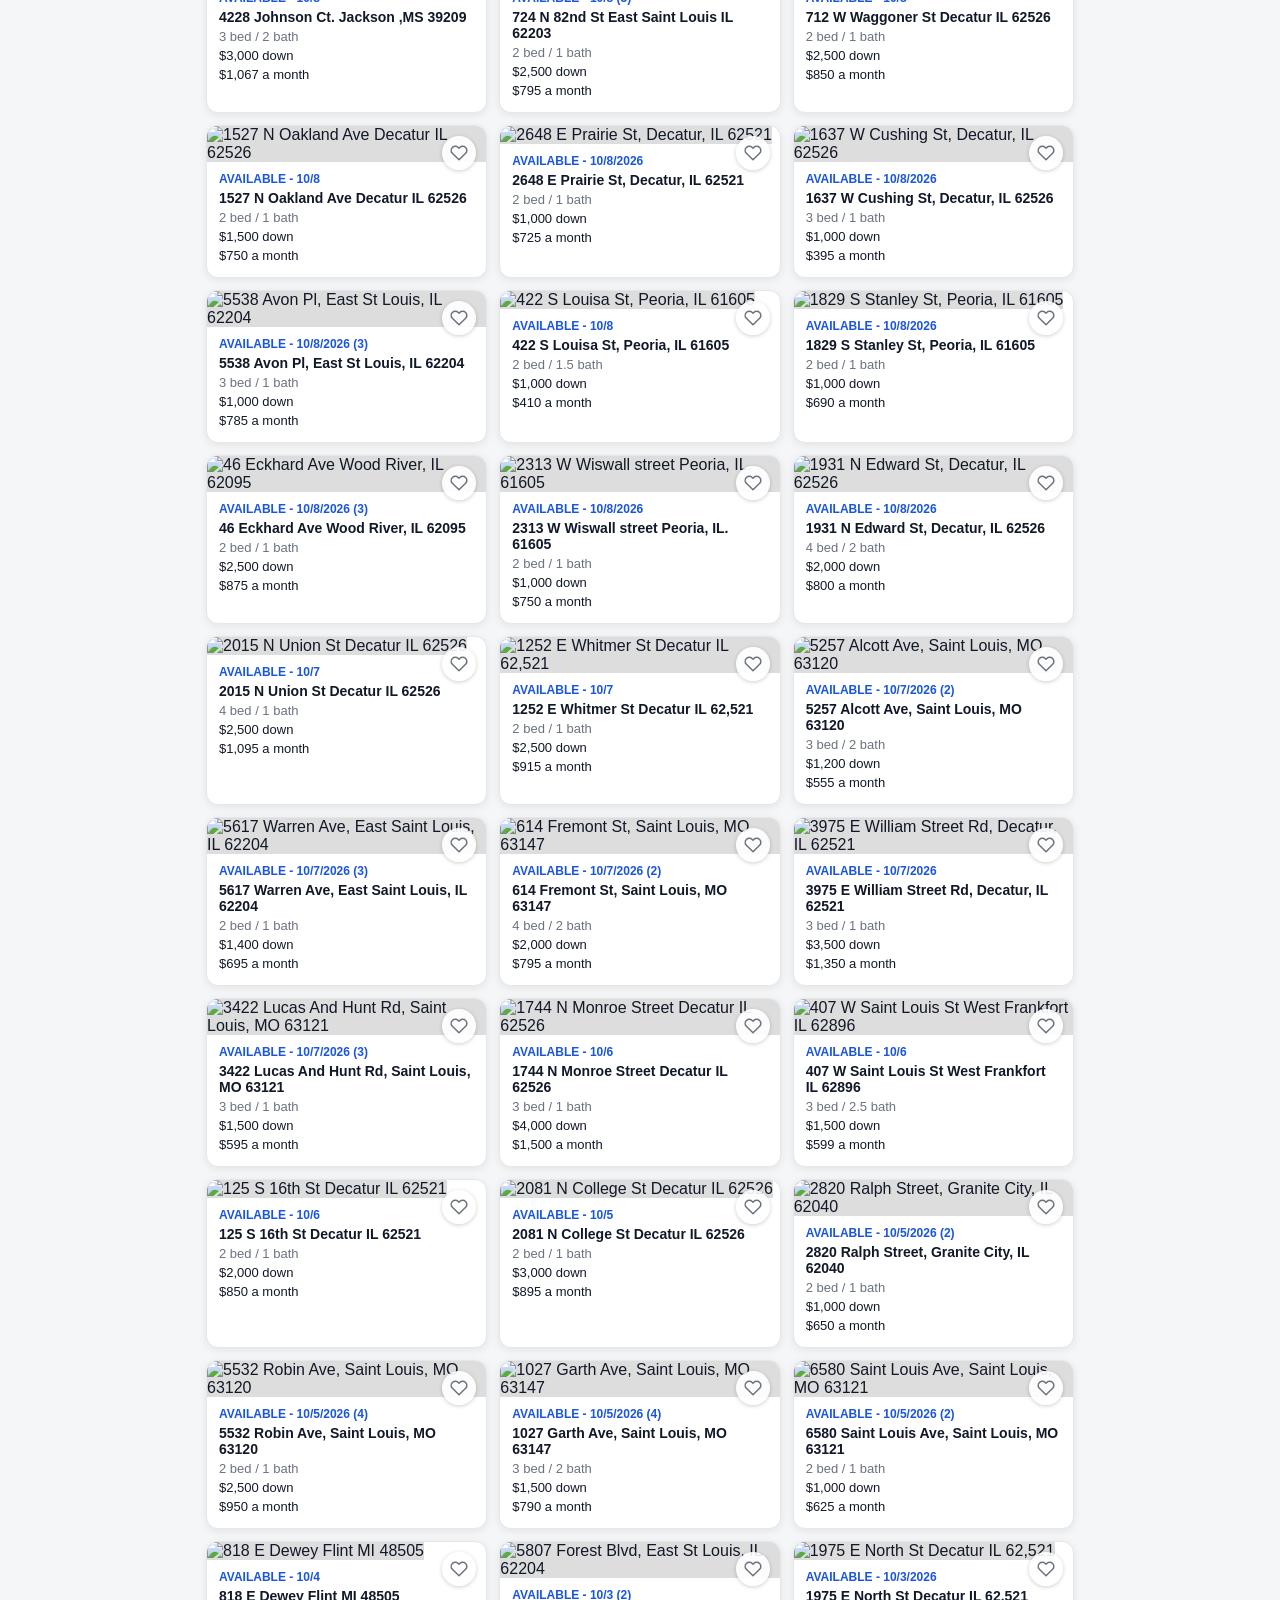
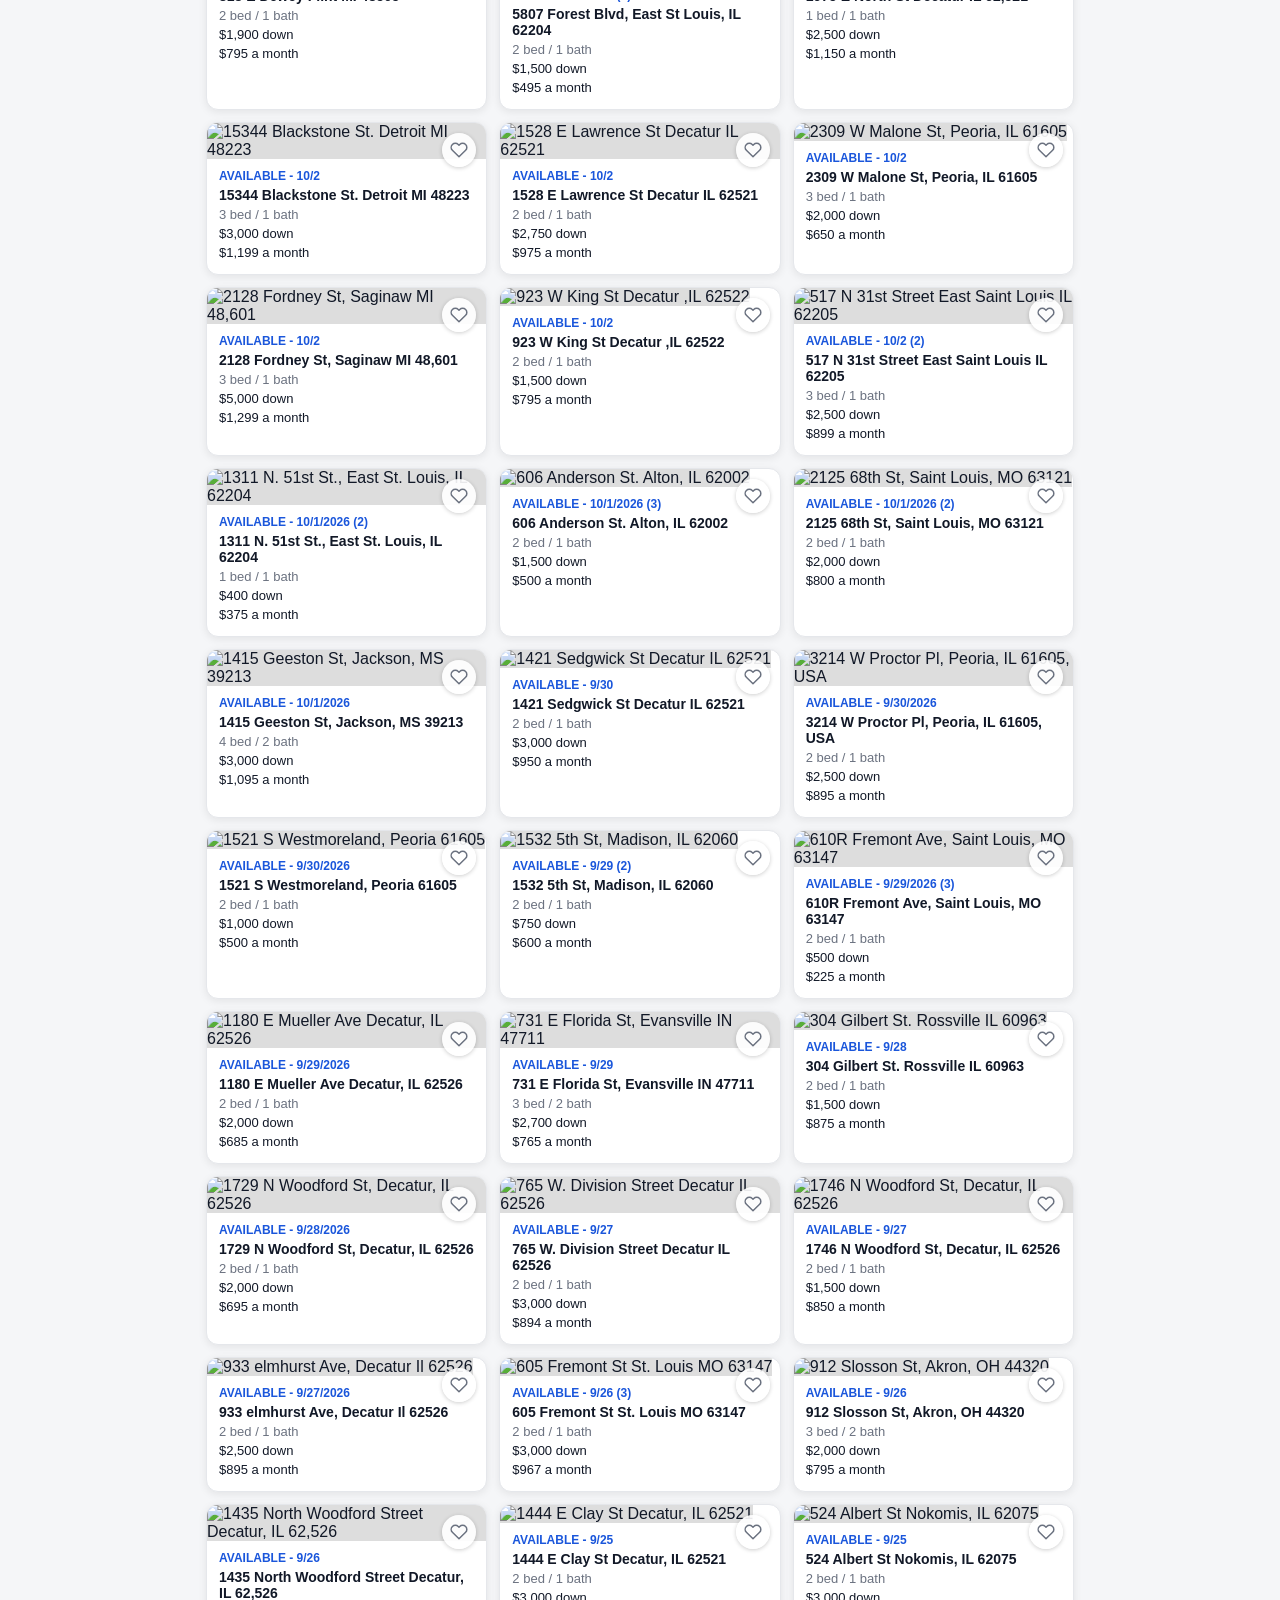
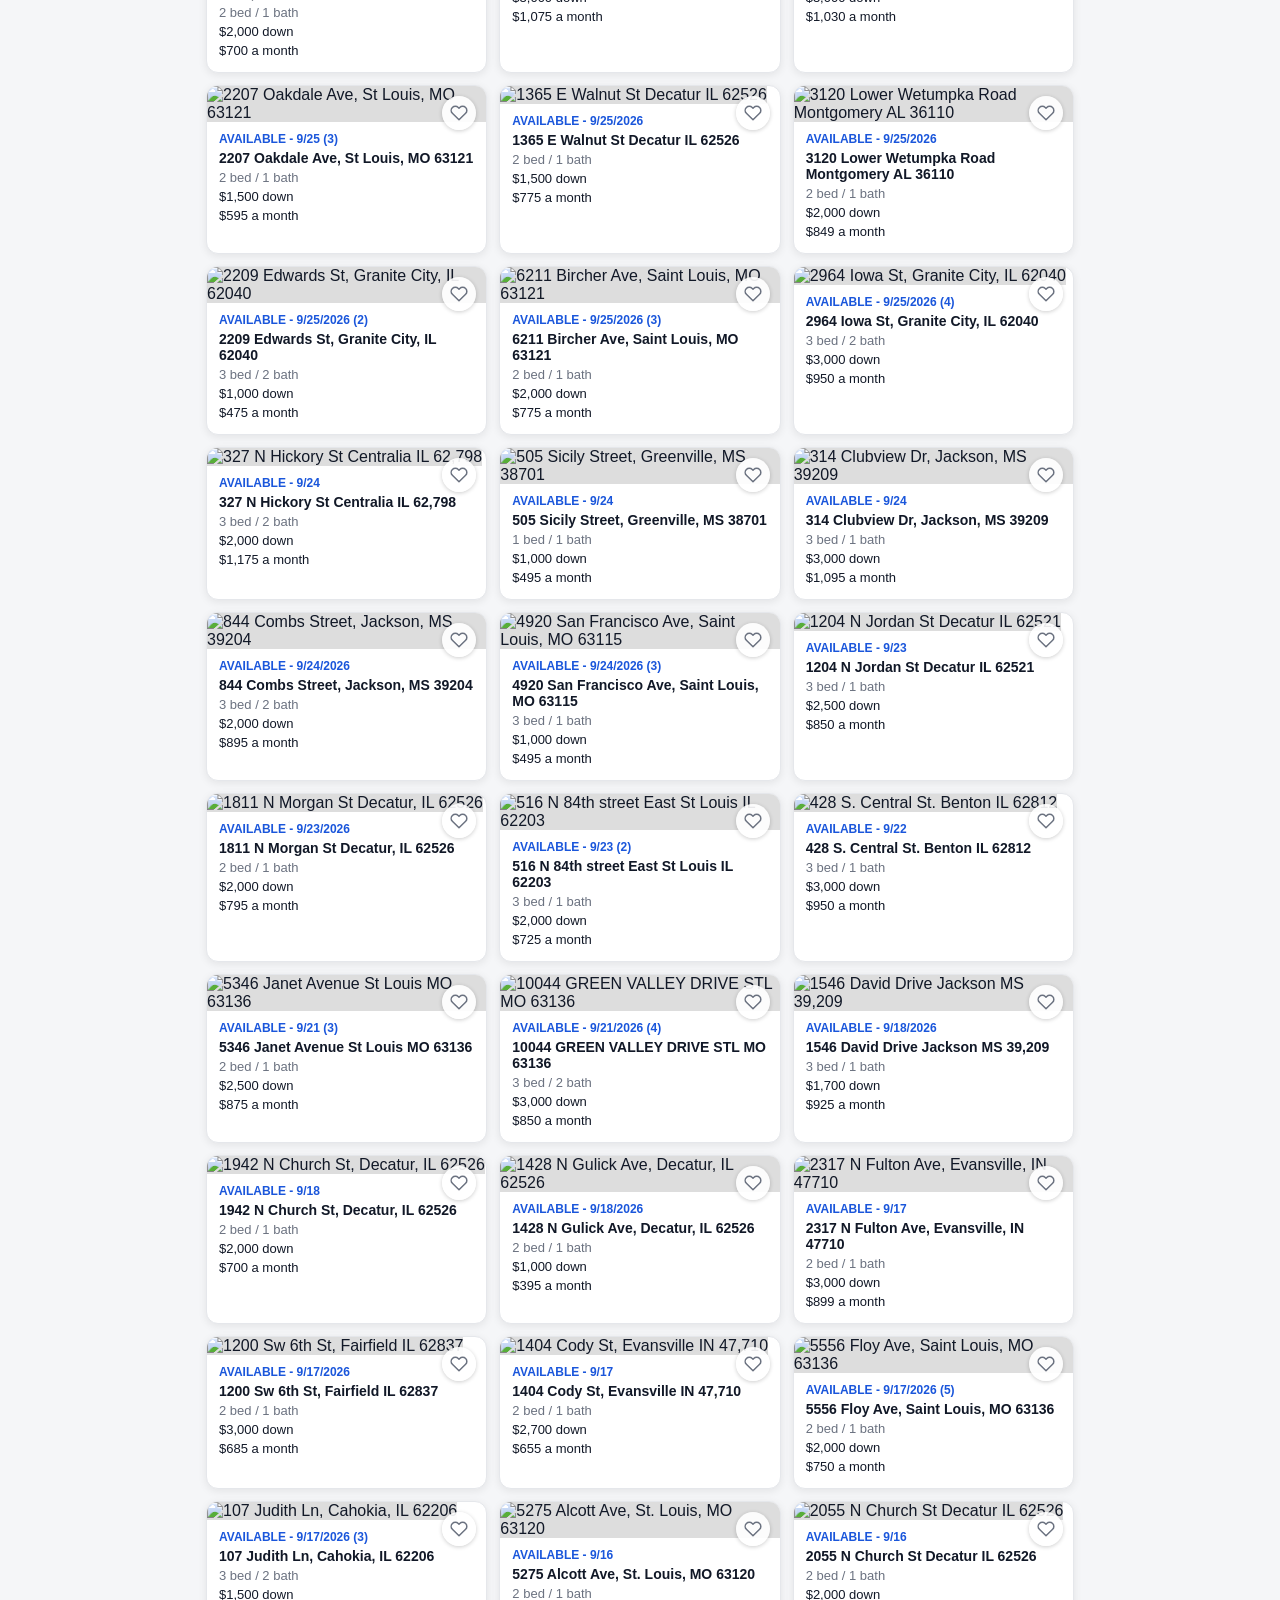
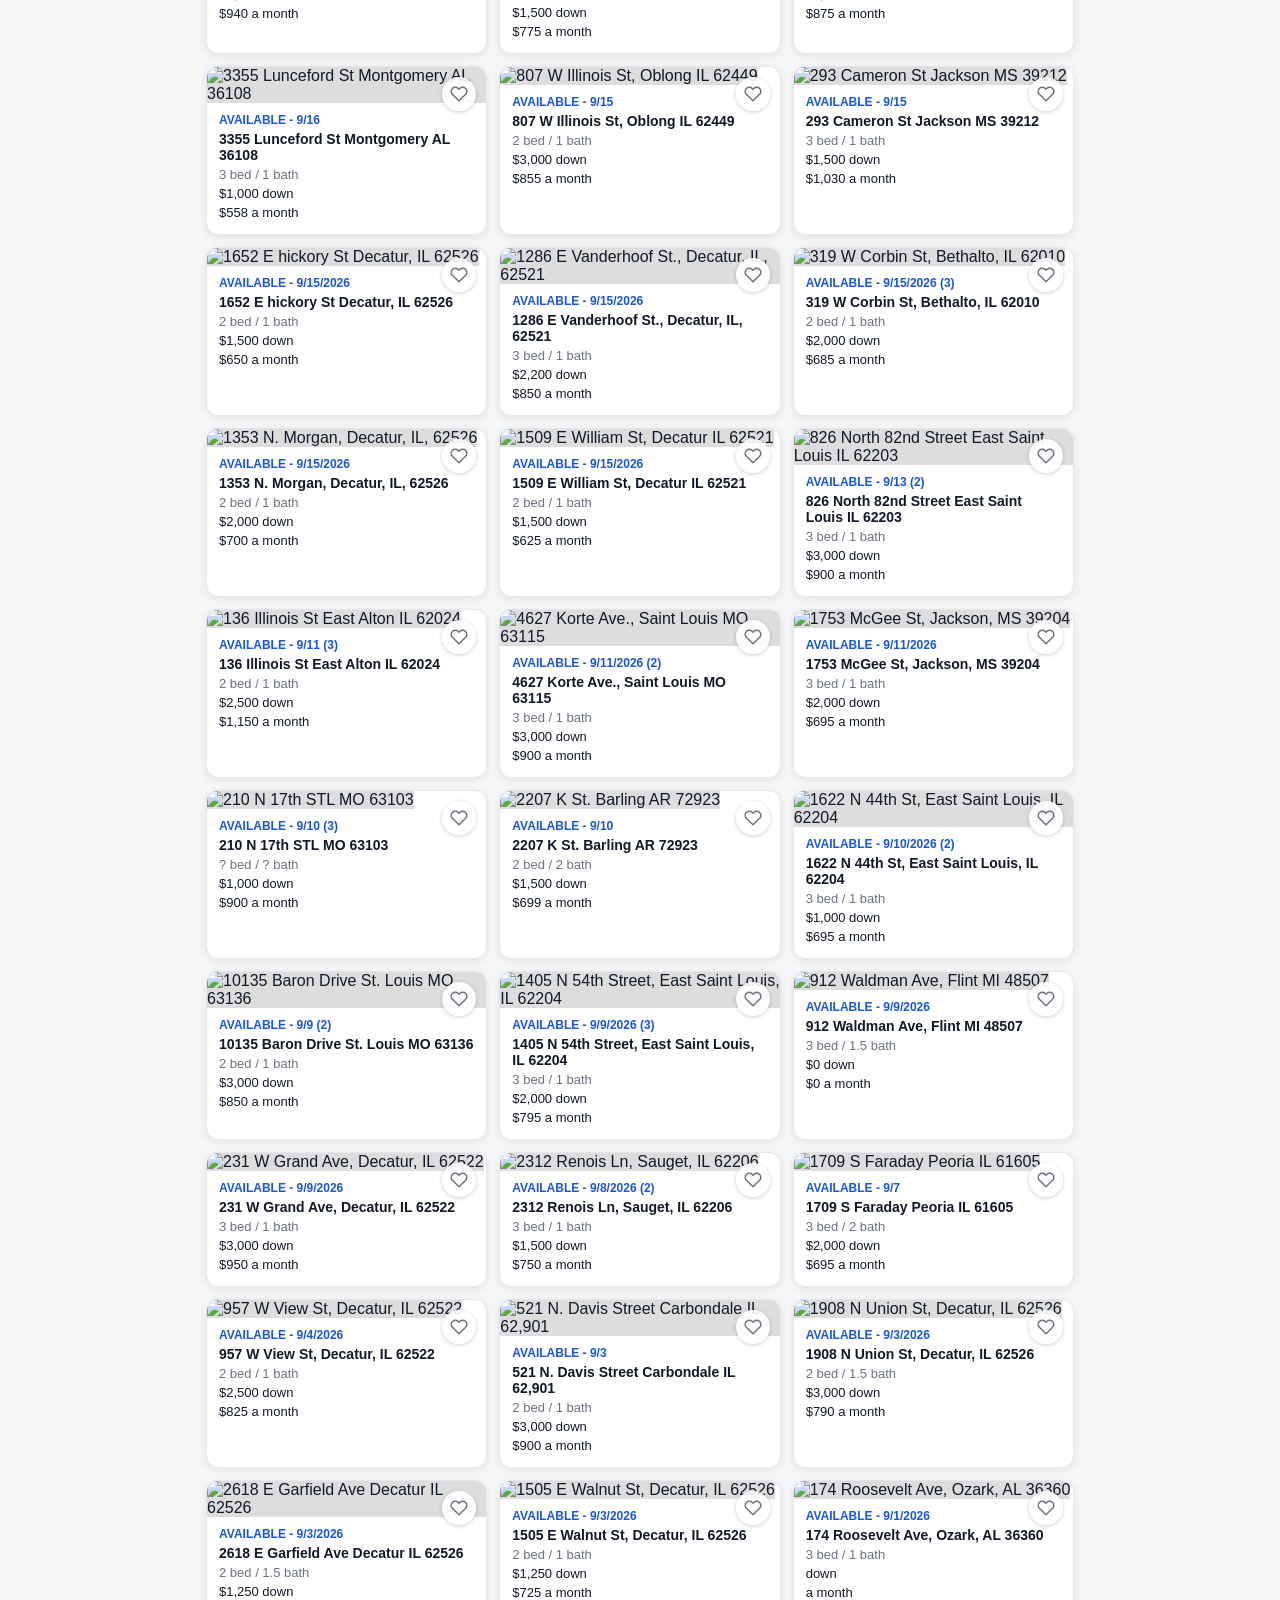
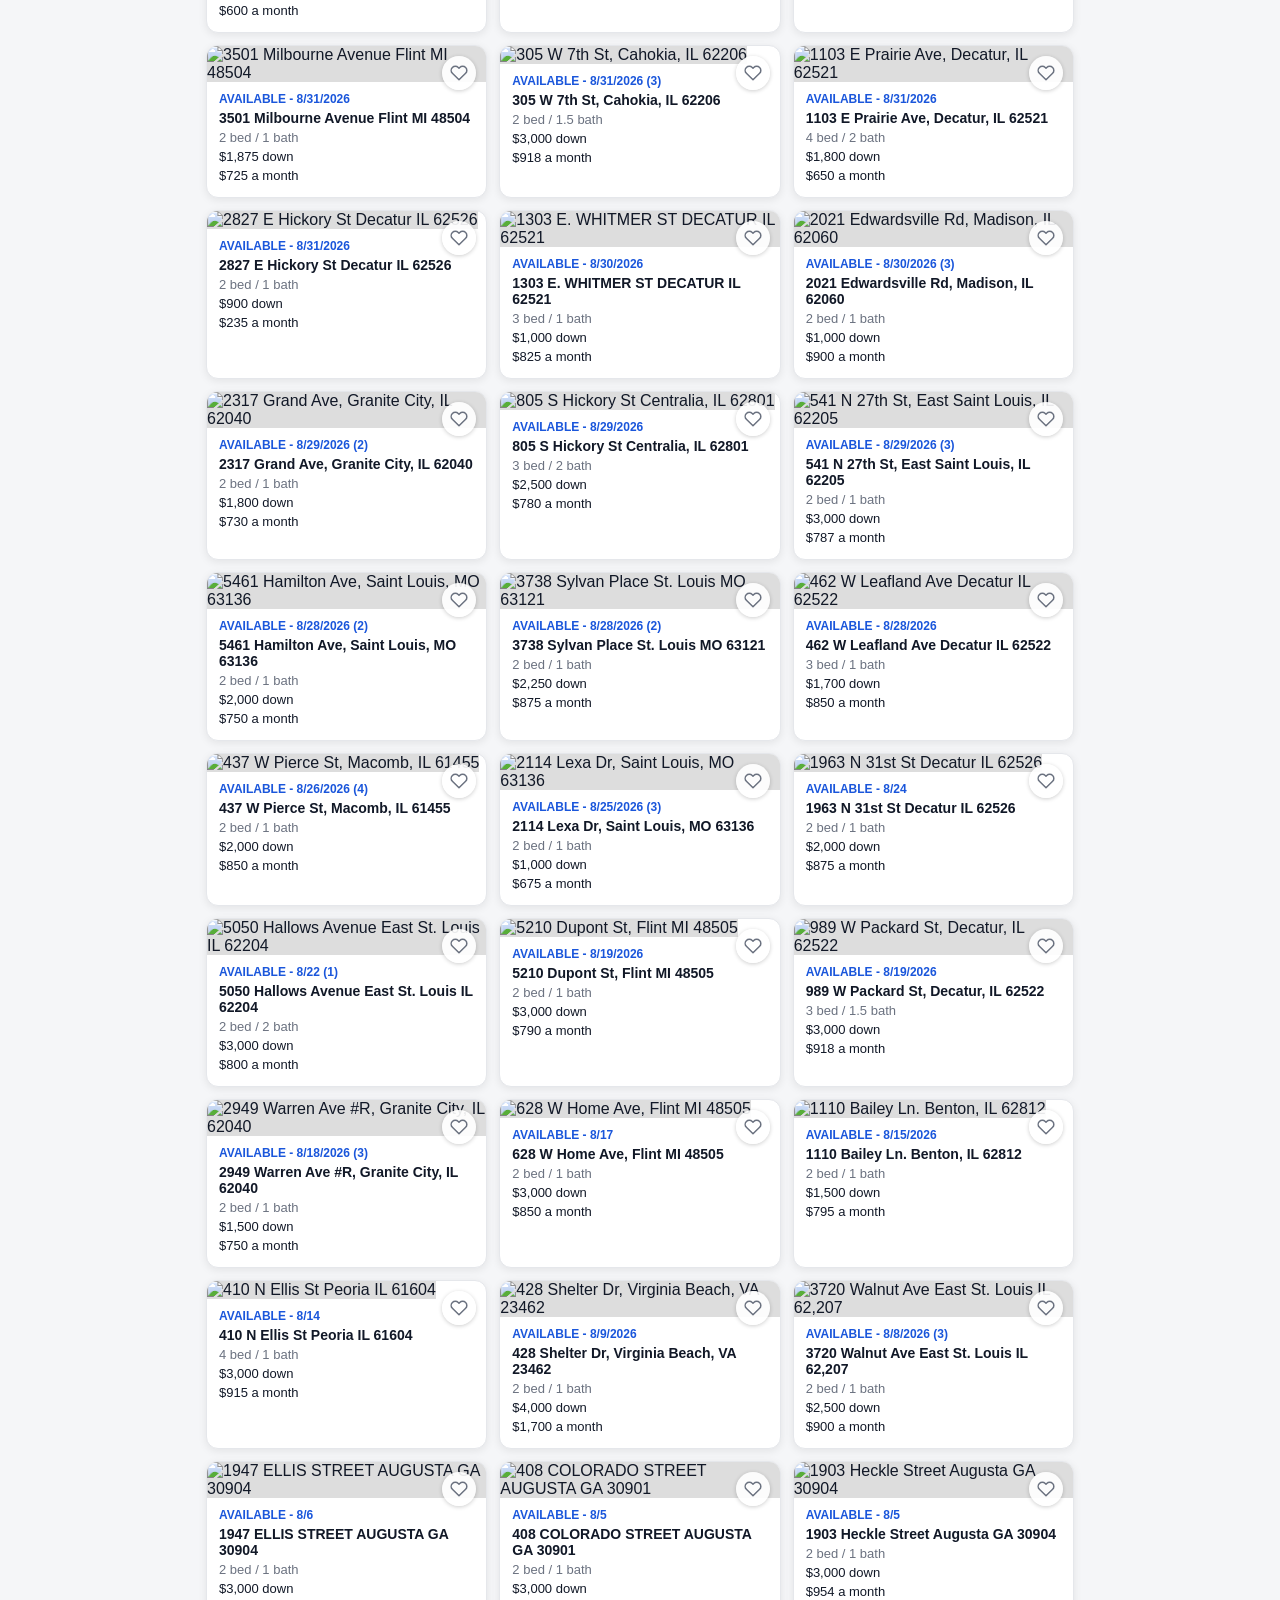
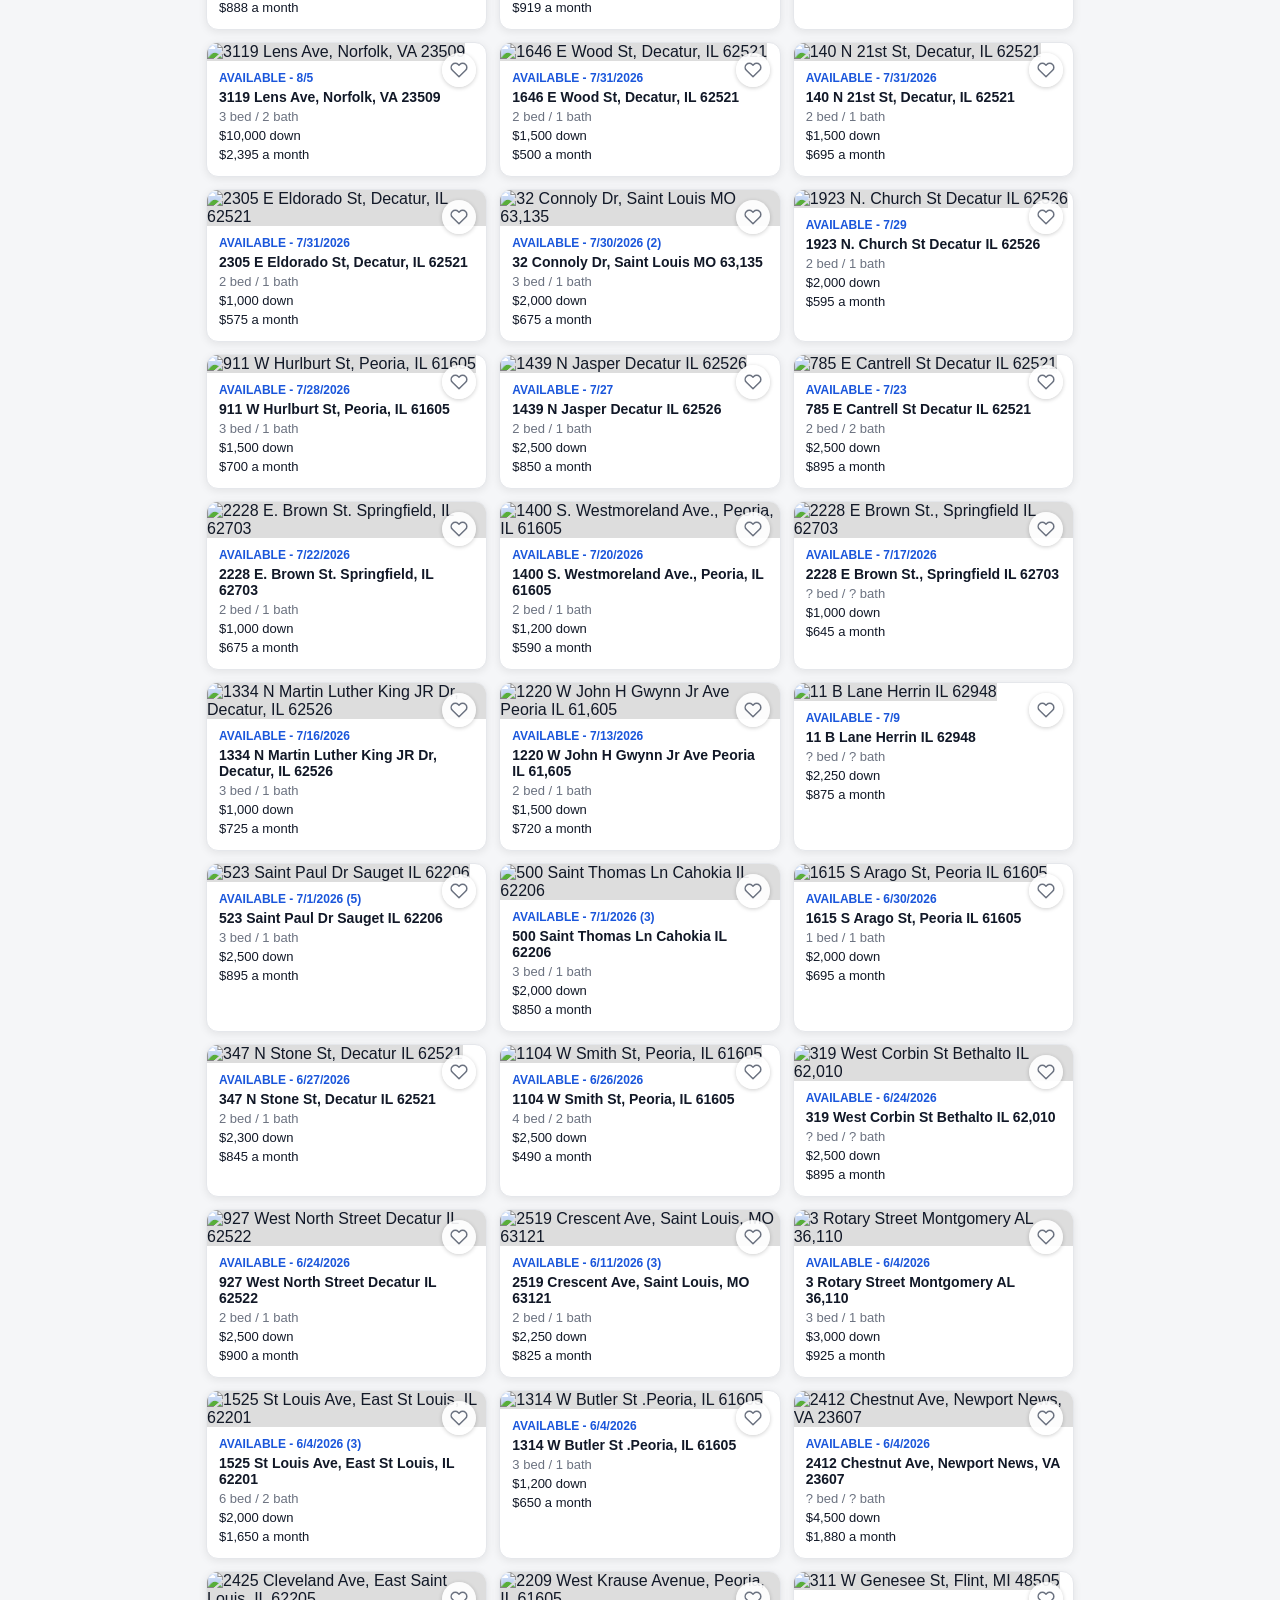
==== commit 2aa4c0e3: "Texted login code for the whole site; block private links in the repo - Worker: /send-login-code + /" ====
--- a/docs/index.html
+++ b/docs/index.html
@@ -72,6 +72,18 @@
       </label>
       <button type="submit" class="btn-primary full-width">Continue</button>
       <div id="gate-status" class="form-status"></div>
+    </form>
+    <!-- Step 2, added 2026-10-18: the texted login code. See initLoginGate
+         and the visitor-session block at the top of app.js. -->
+    <form id="gate-code-form" class="login-gate-form hidden">
+      <p id="gate-code-prompt" class="login-gate-code-prompt">We texted you a 6-digit code.</p>
+      <input type="text" id="gate-code" name="code" placeholder="Enter your 6-digit code" required inputmode="numeric" autocomplete="one-time-code" maxlength="6" pattern="[0-9]{6}">
+      <button type="submit" class="btn-primary full-width">Verify</button>
+      <div class="login-gate-code-links">
+        <button type="button" id="gate-code-resend" class="login-gate-link">Text me a new code</button>
+        <button type="button" id="gate-code-back" class="login-gate-link">Change my info</button>
+      </div>
+      <div id="gate-code-status" class="form-status"></div>
     </form>
   </div>
 </div>
--- a/docs/css/style.css
+++ b/docs/css/style.css
@@ -715,6 +715,10 @@
 .login-gate-consent input { margin-top: 3px; flex-shrink: 0; }
 .login-gate .btn-primary { padding: 14px; border-radius: 10px; font-size: 16px; border: none; }
 .login-gate .form-status { color: #b9c2dd; }
+.login-gate-code-prompt { color: #b9c2dd; font-size: 15px; margin: 0; text-align: center; }
+#gate-code { text-align: center; font-size: 22px; letter-spacing: 6px; }
+.login-gate-code-links { display: flex; justify-content: space-between; gap: 12px; }
+.login-gate-link { background: none; border: none; color: #b9c2dd; text-decoration: underline; font-size: 14px; padding: 4px 0; cursor: pointer; font-family: inherit; }
 
 /* ---------- bottom nav ---------- */
 .bottom-nav {
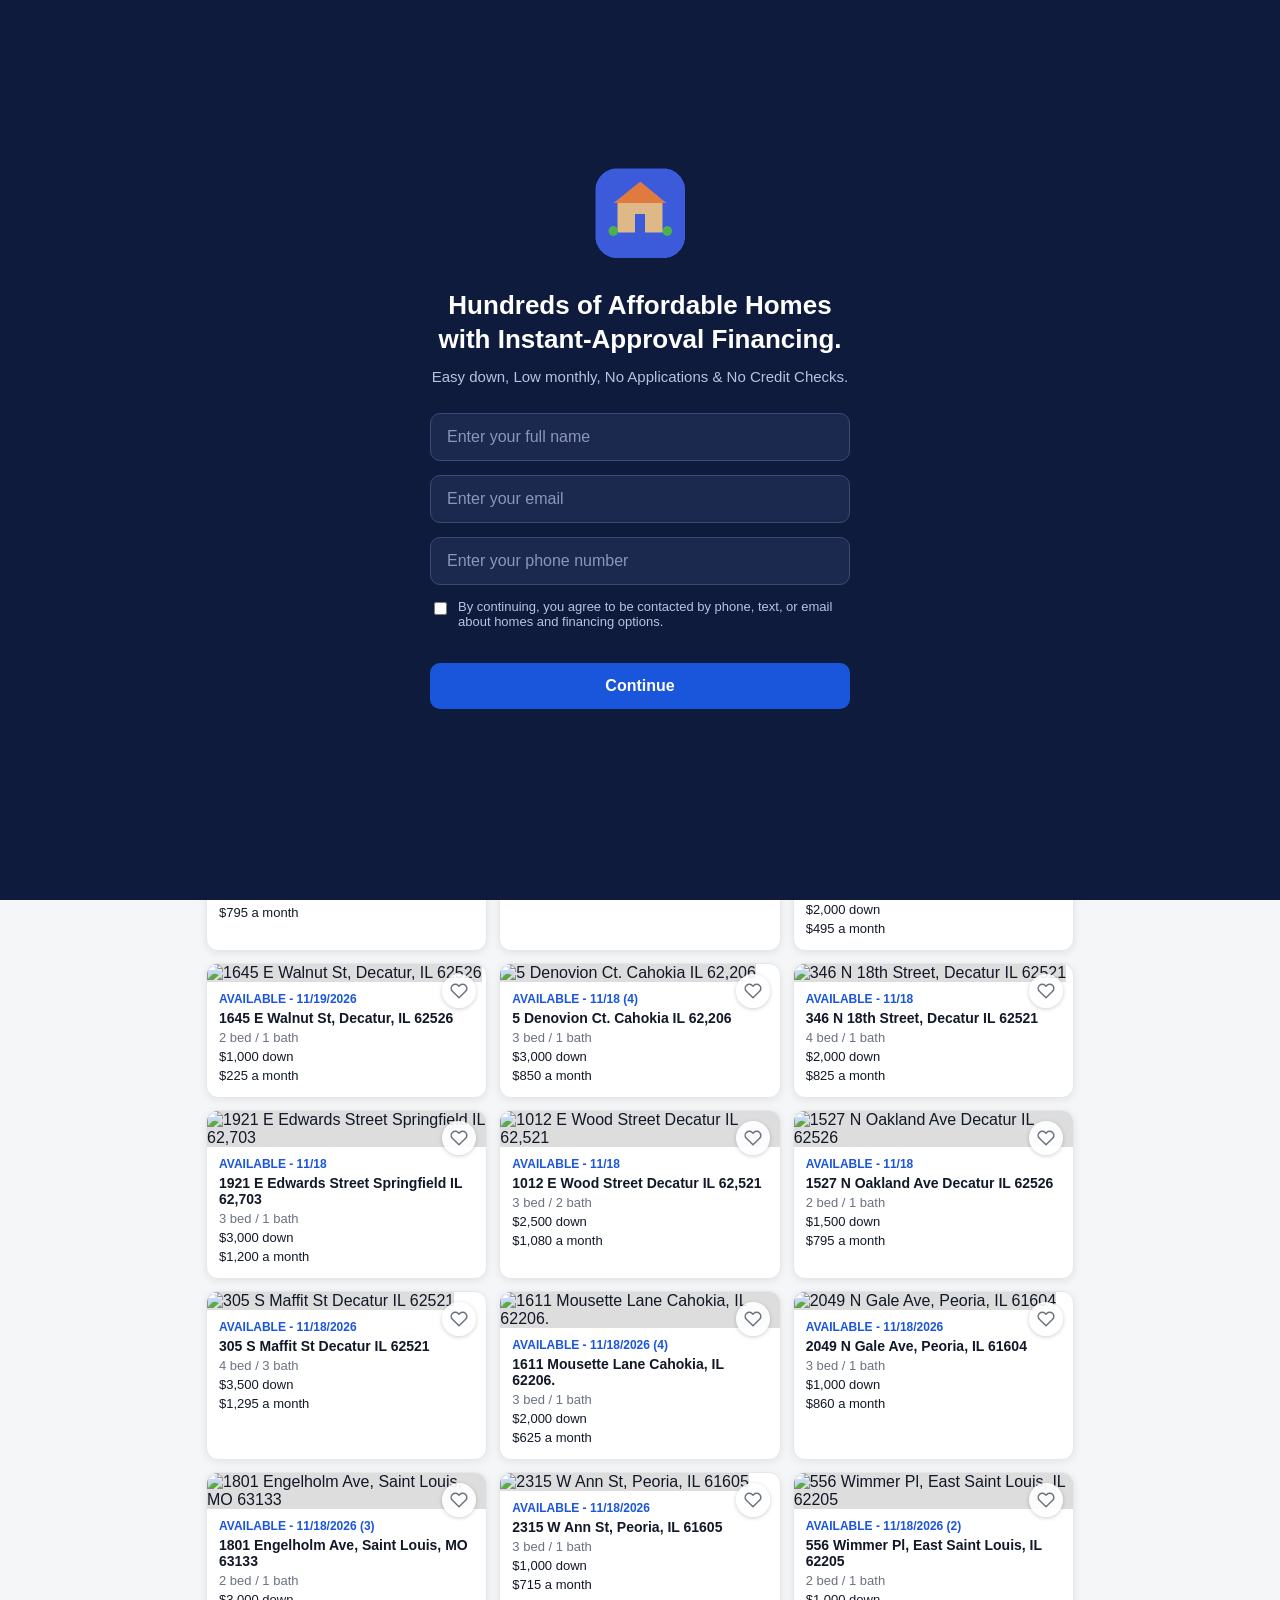
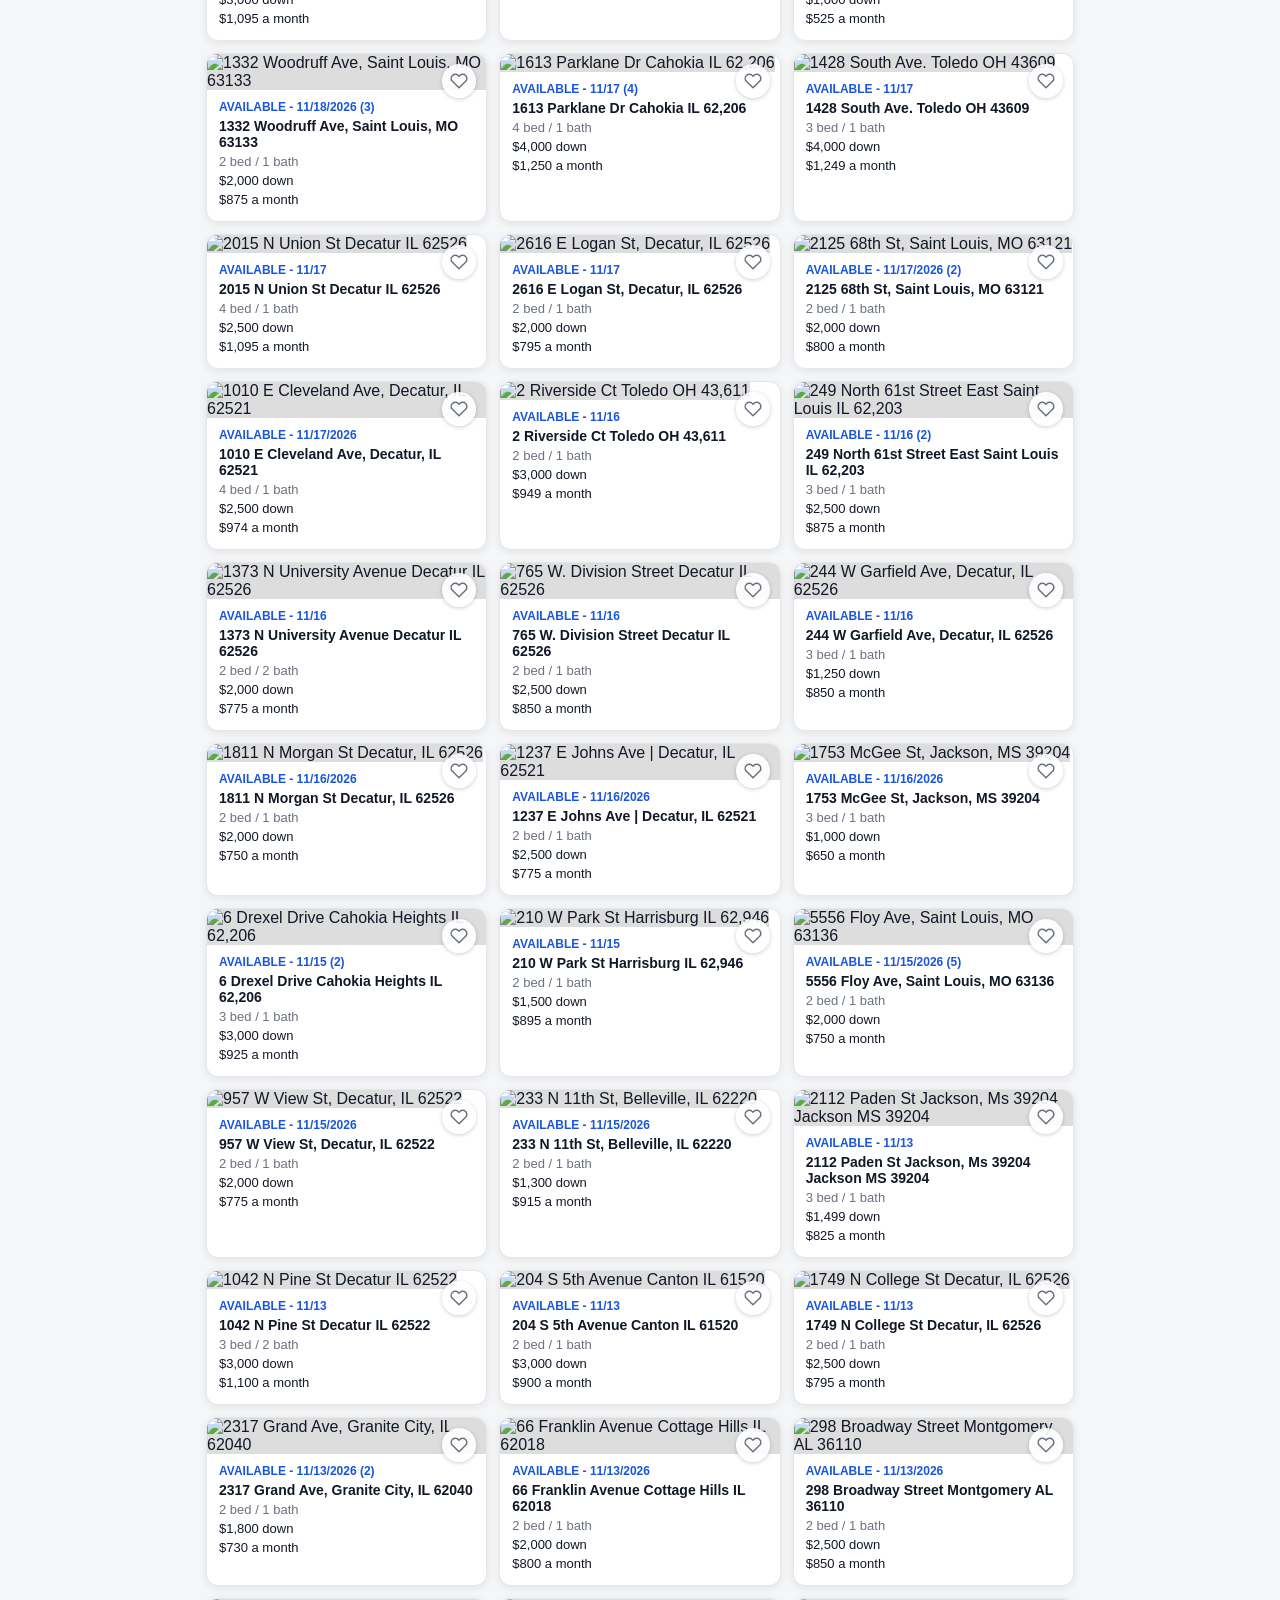
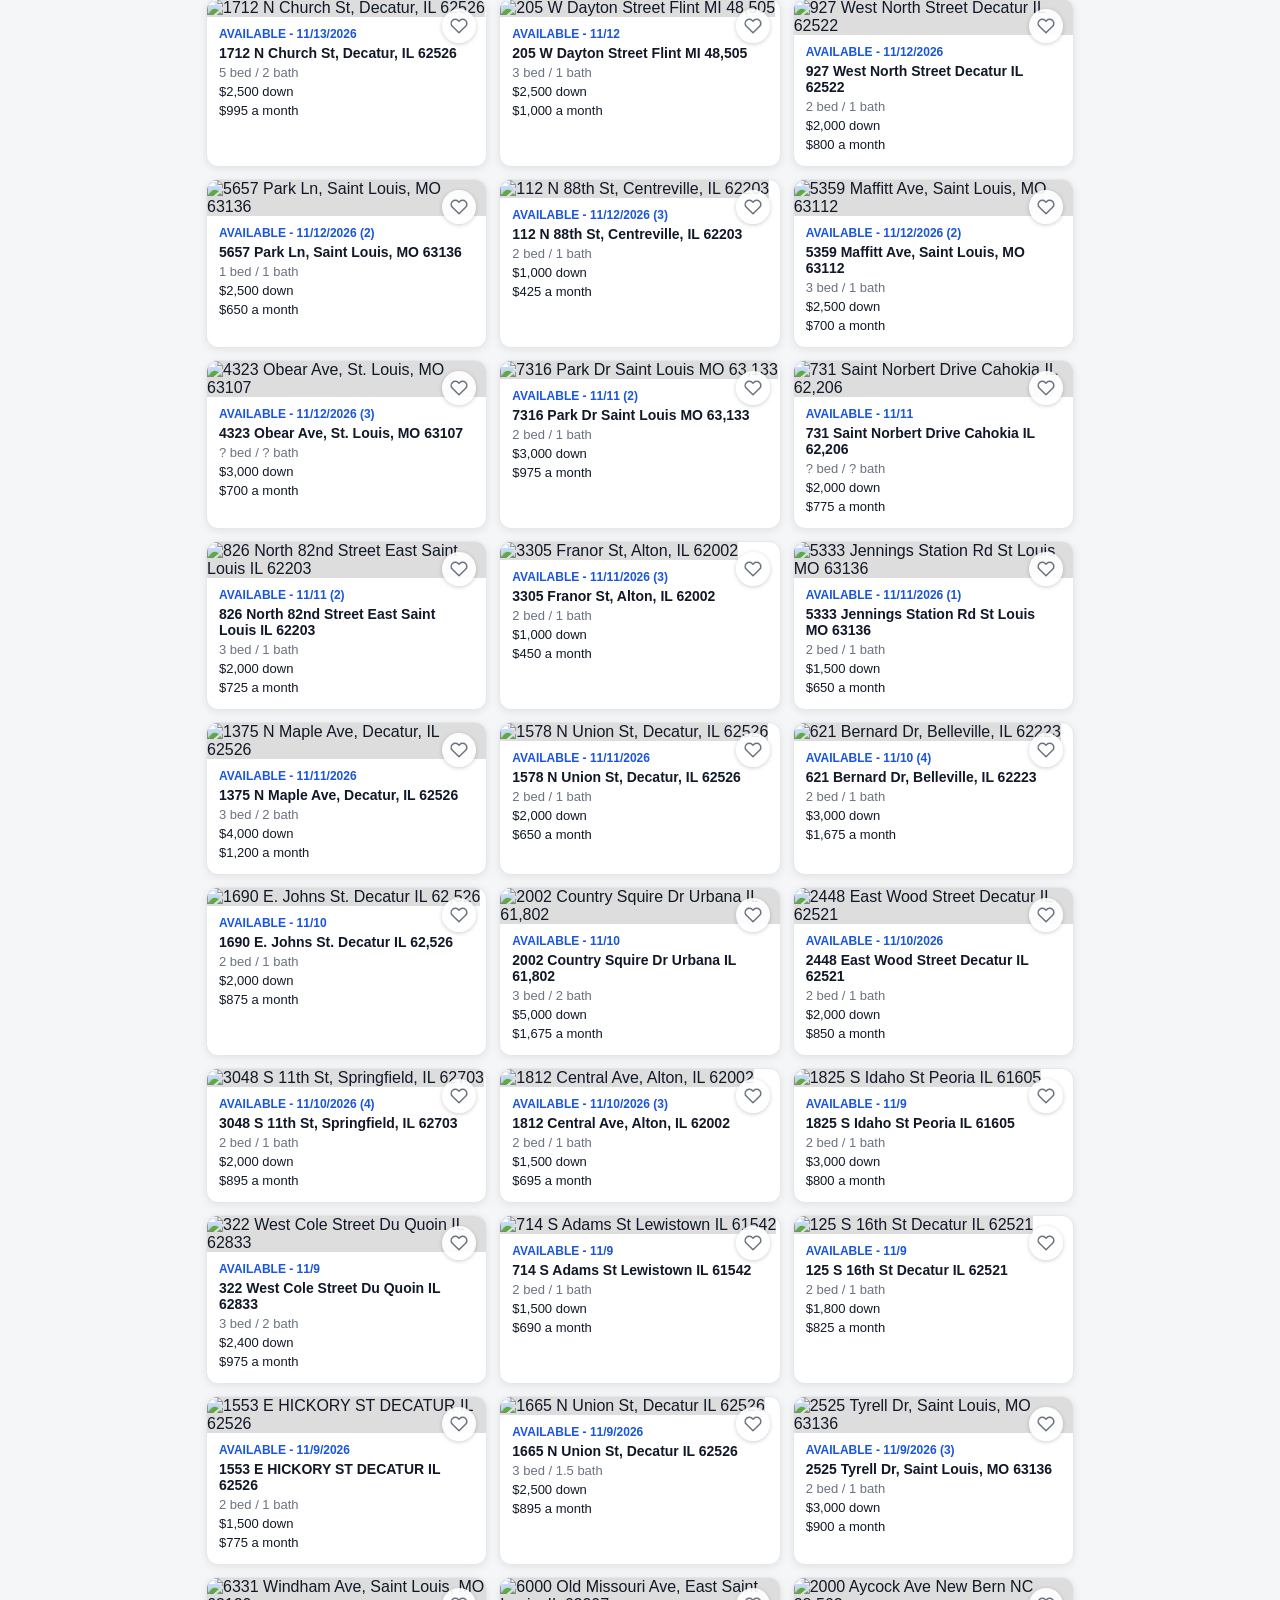
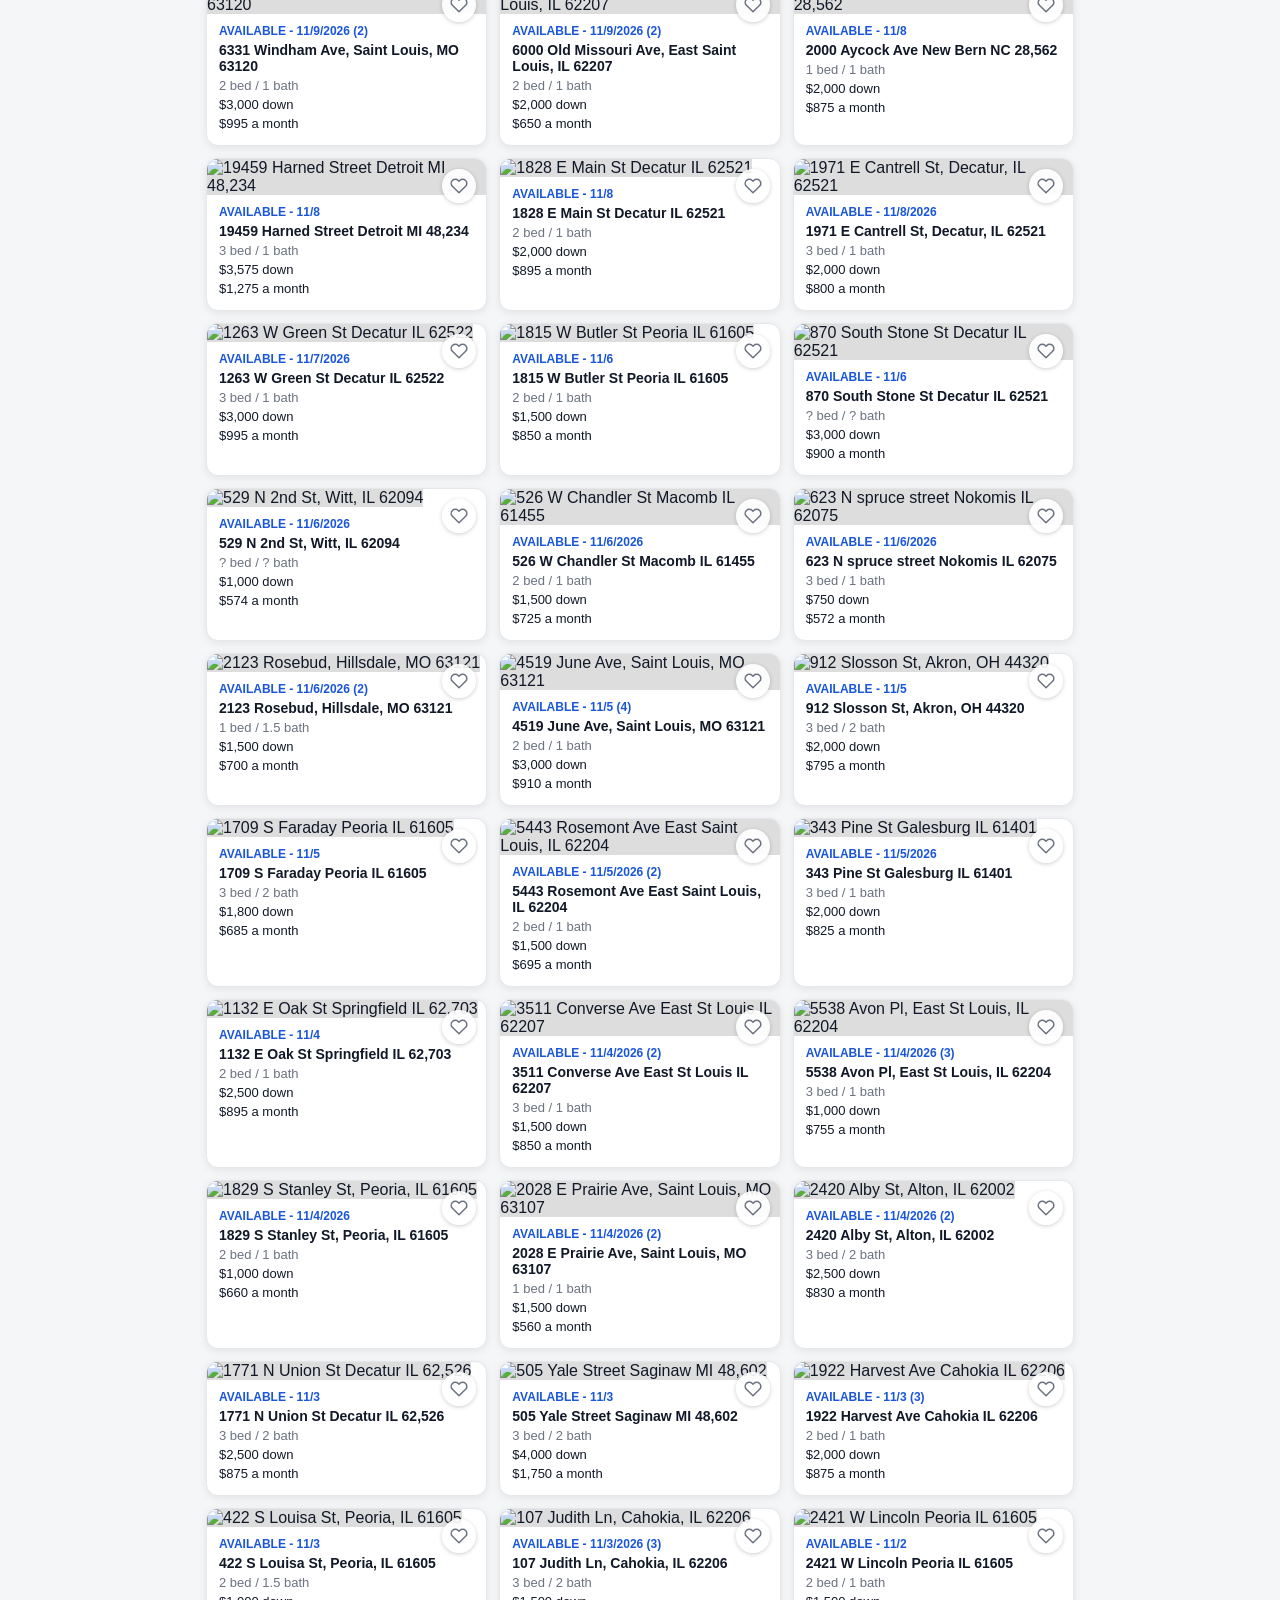
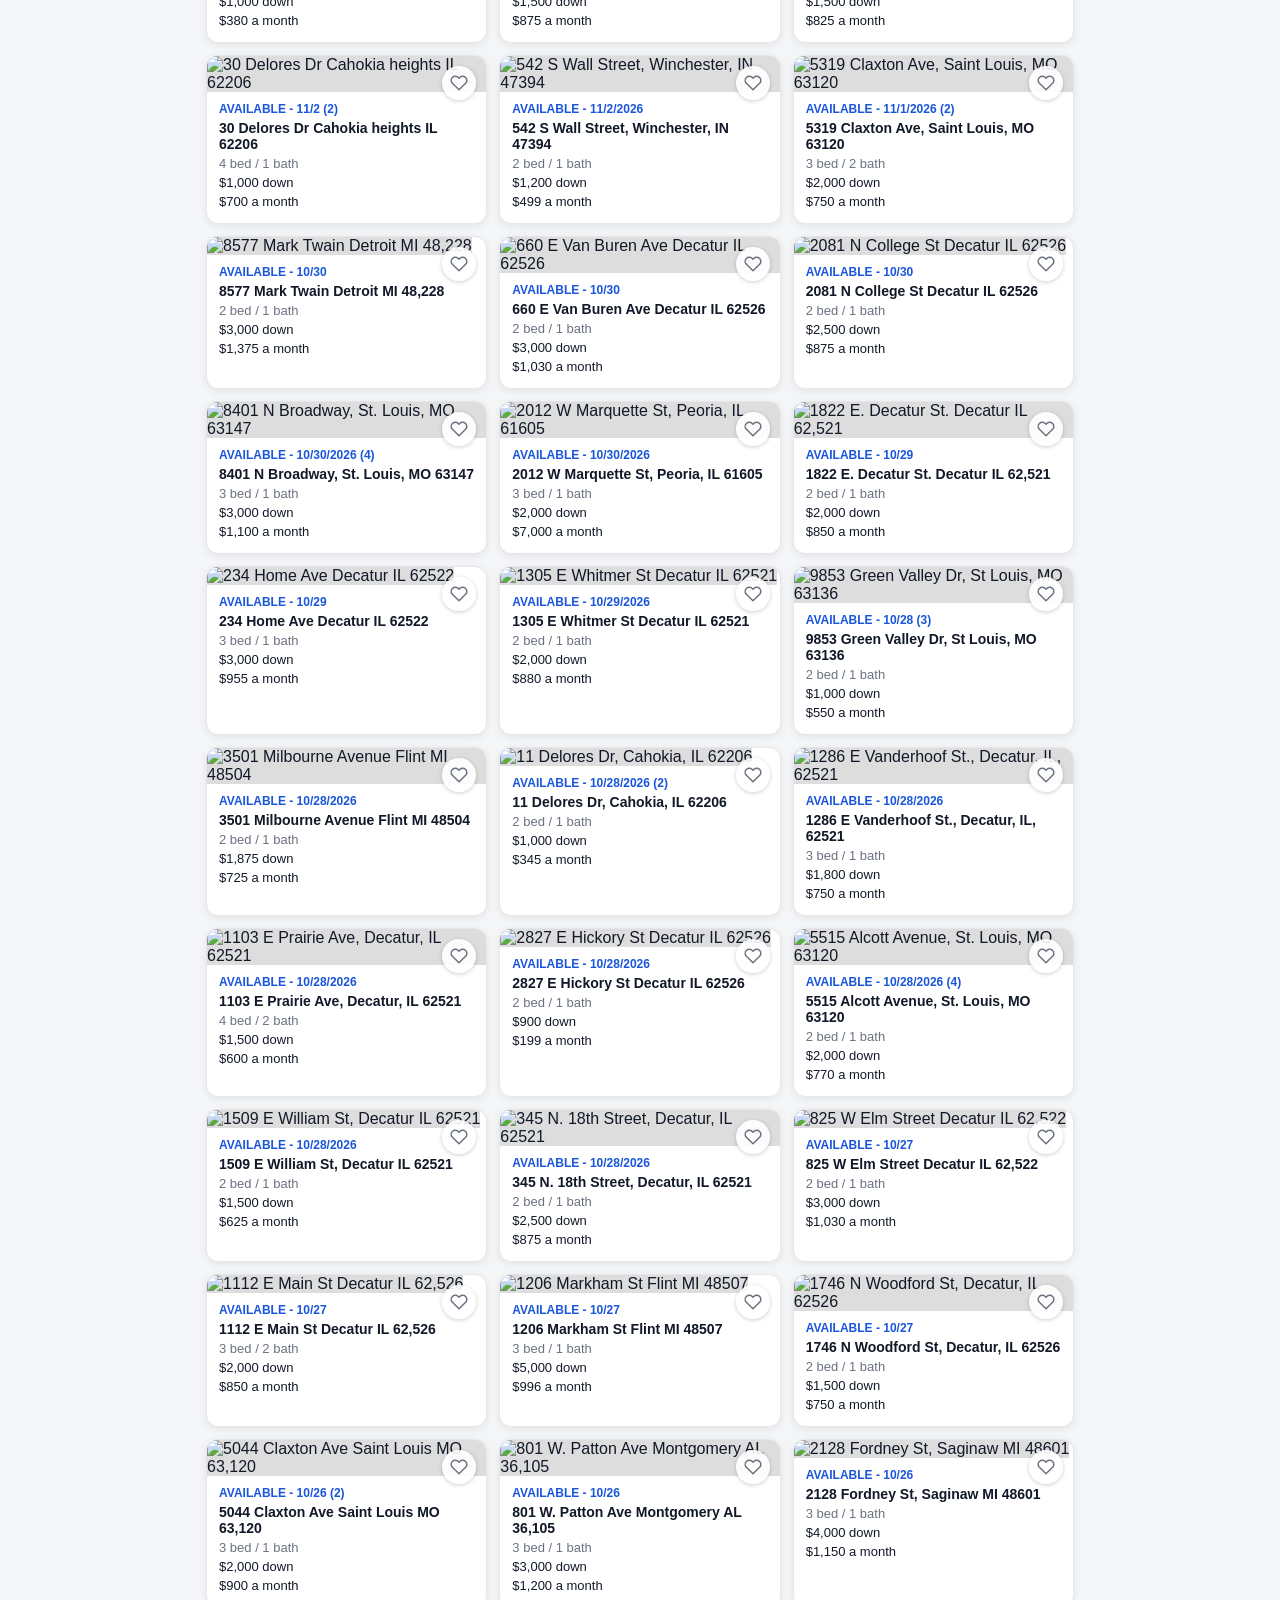
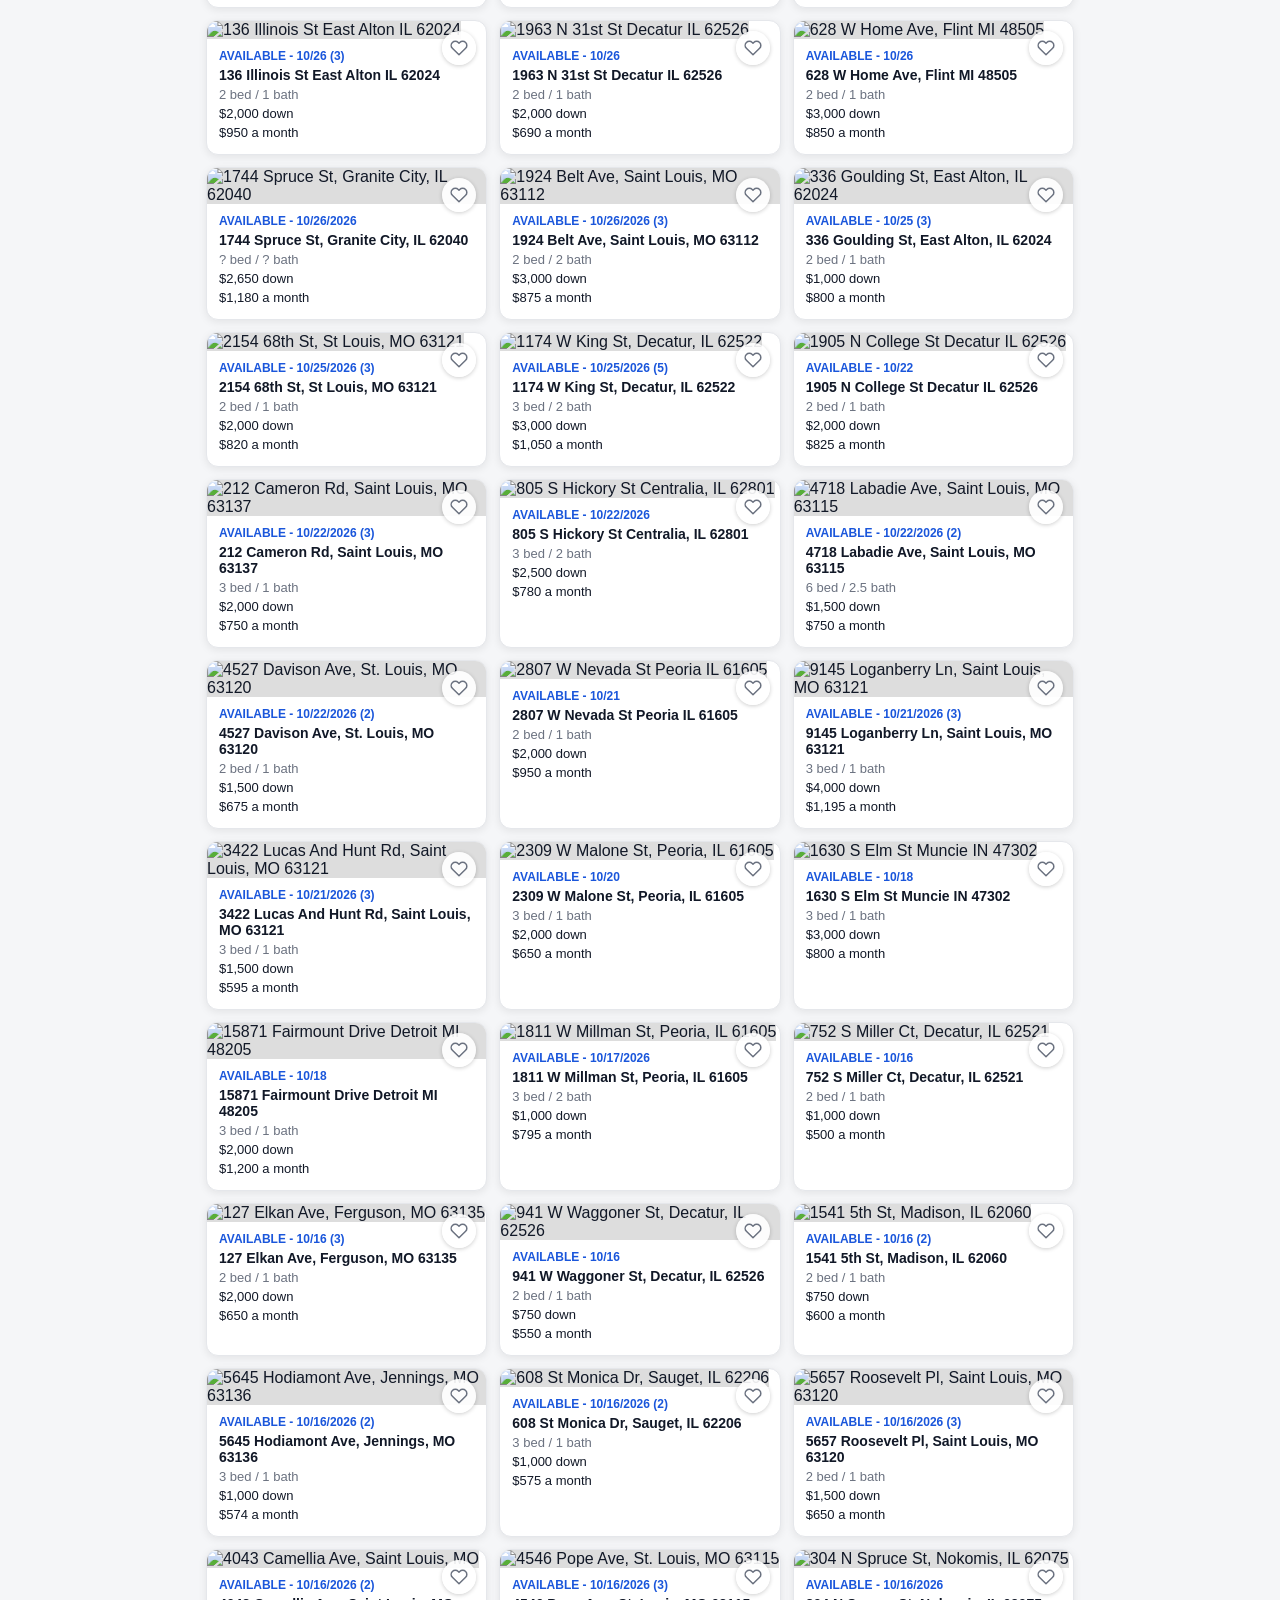
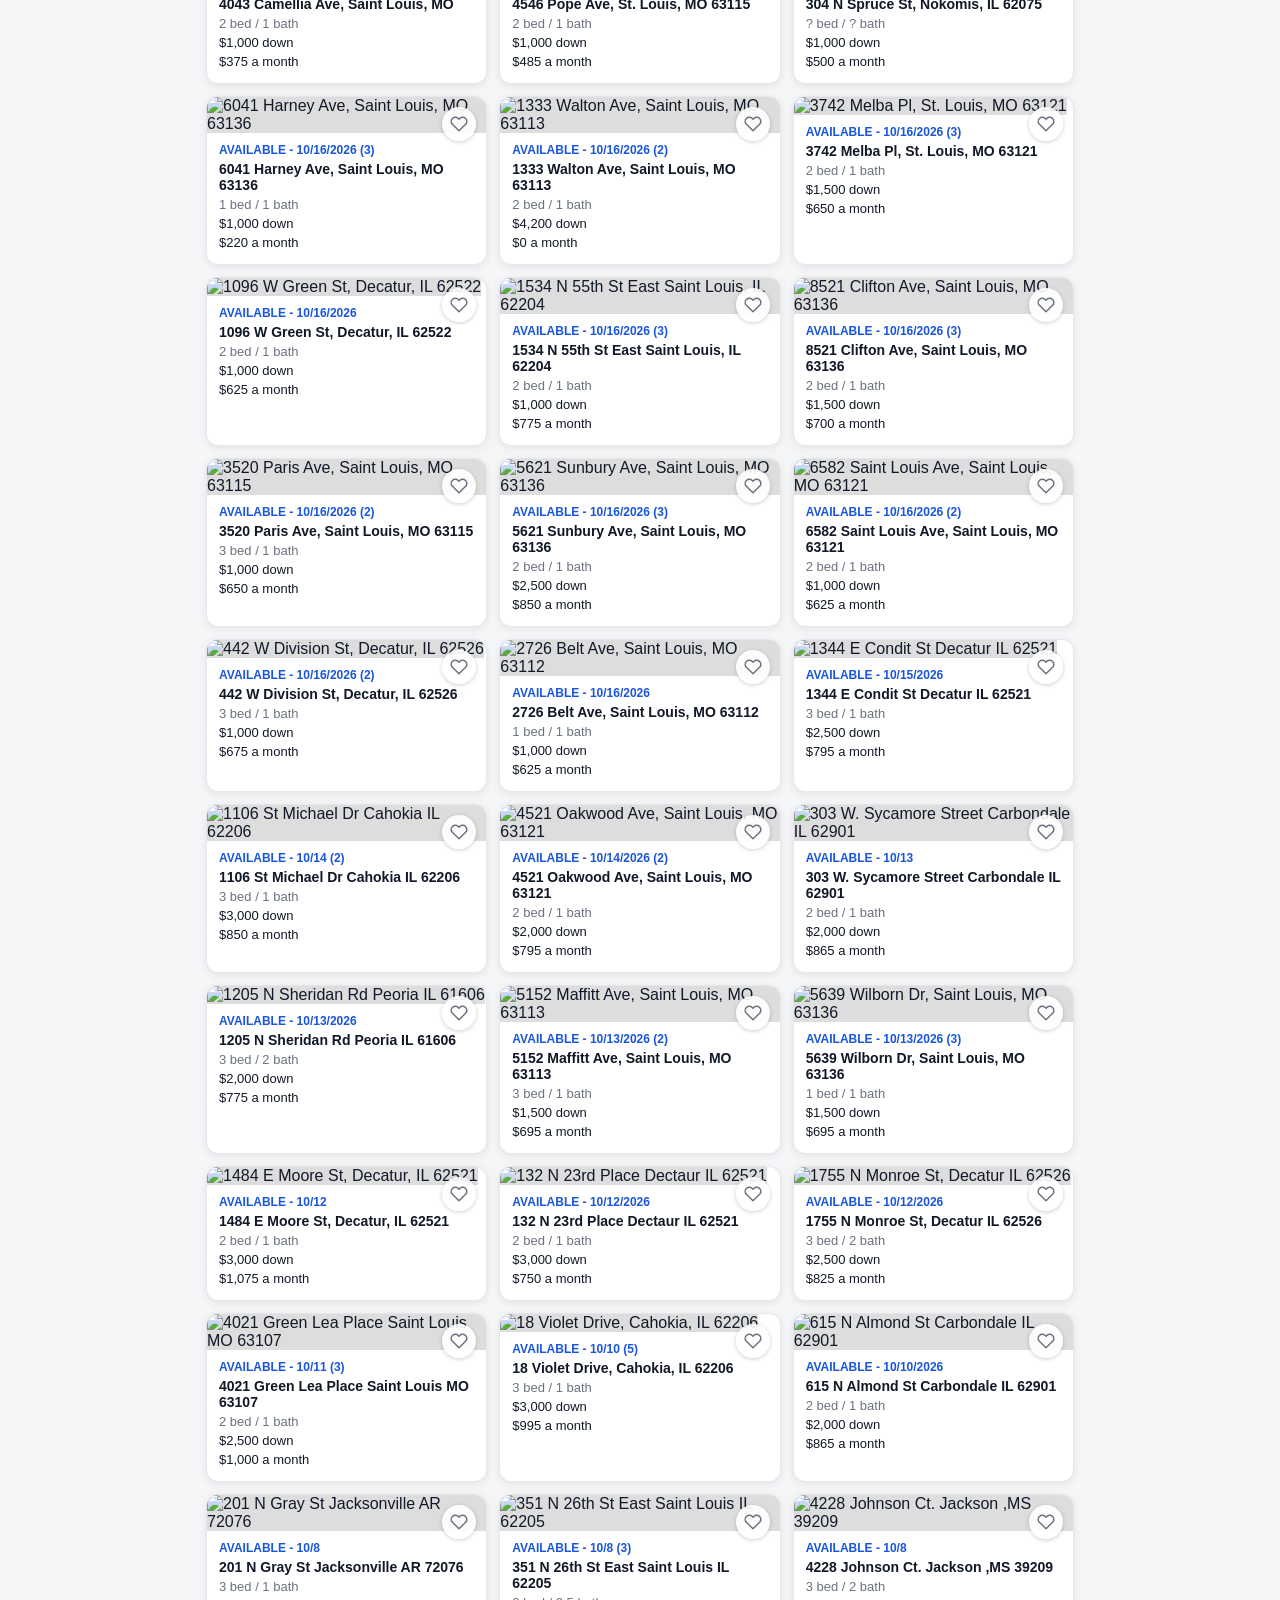
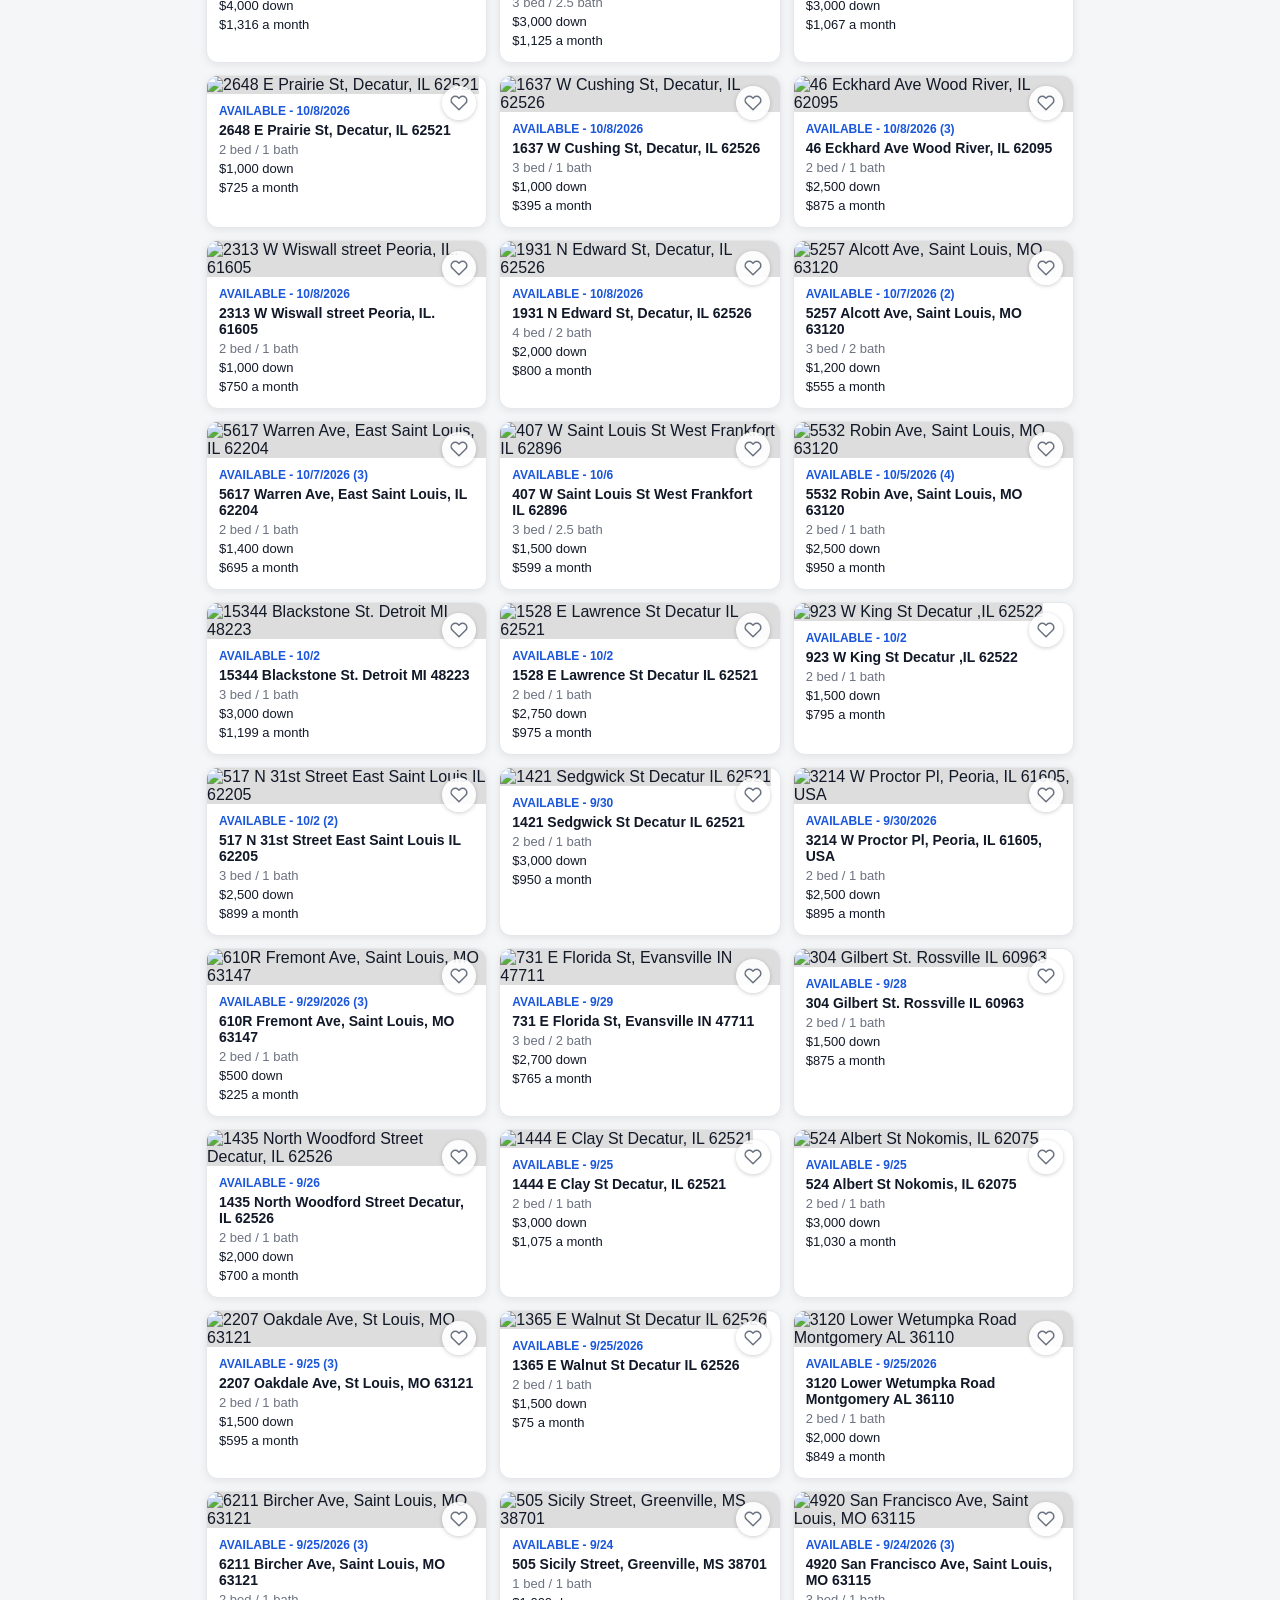
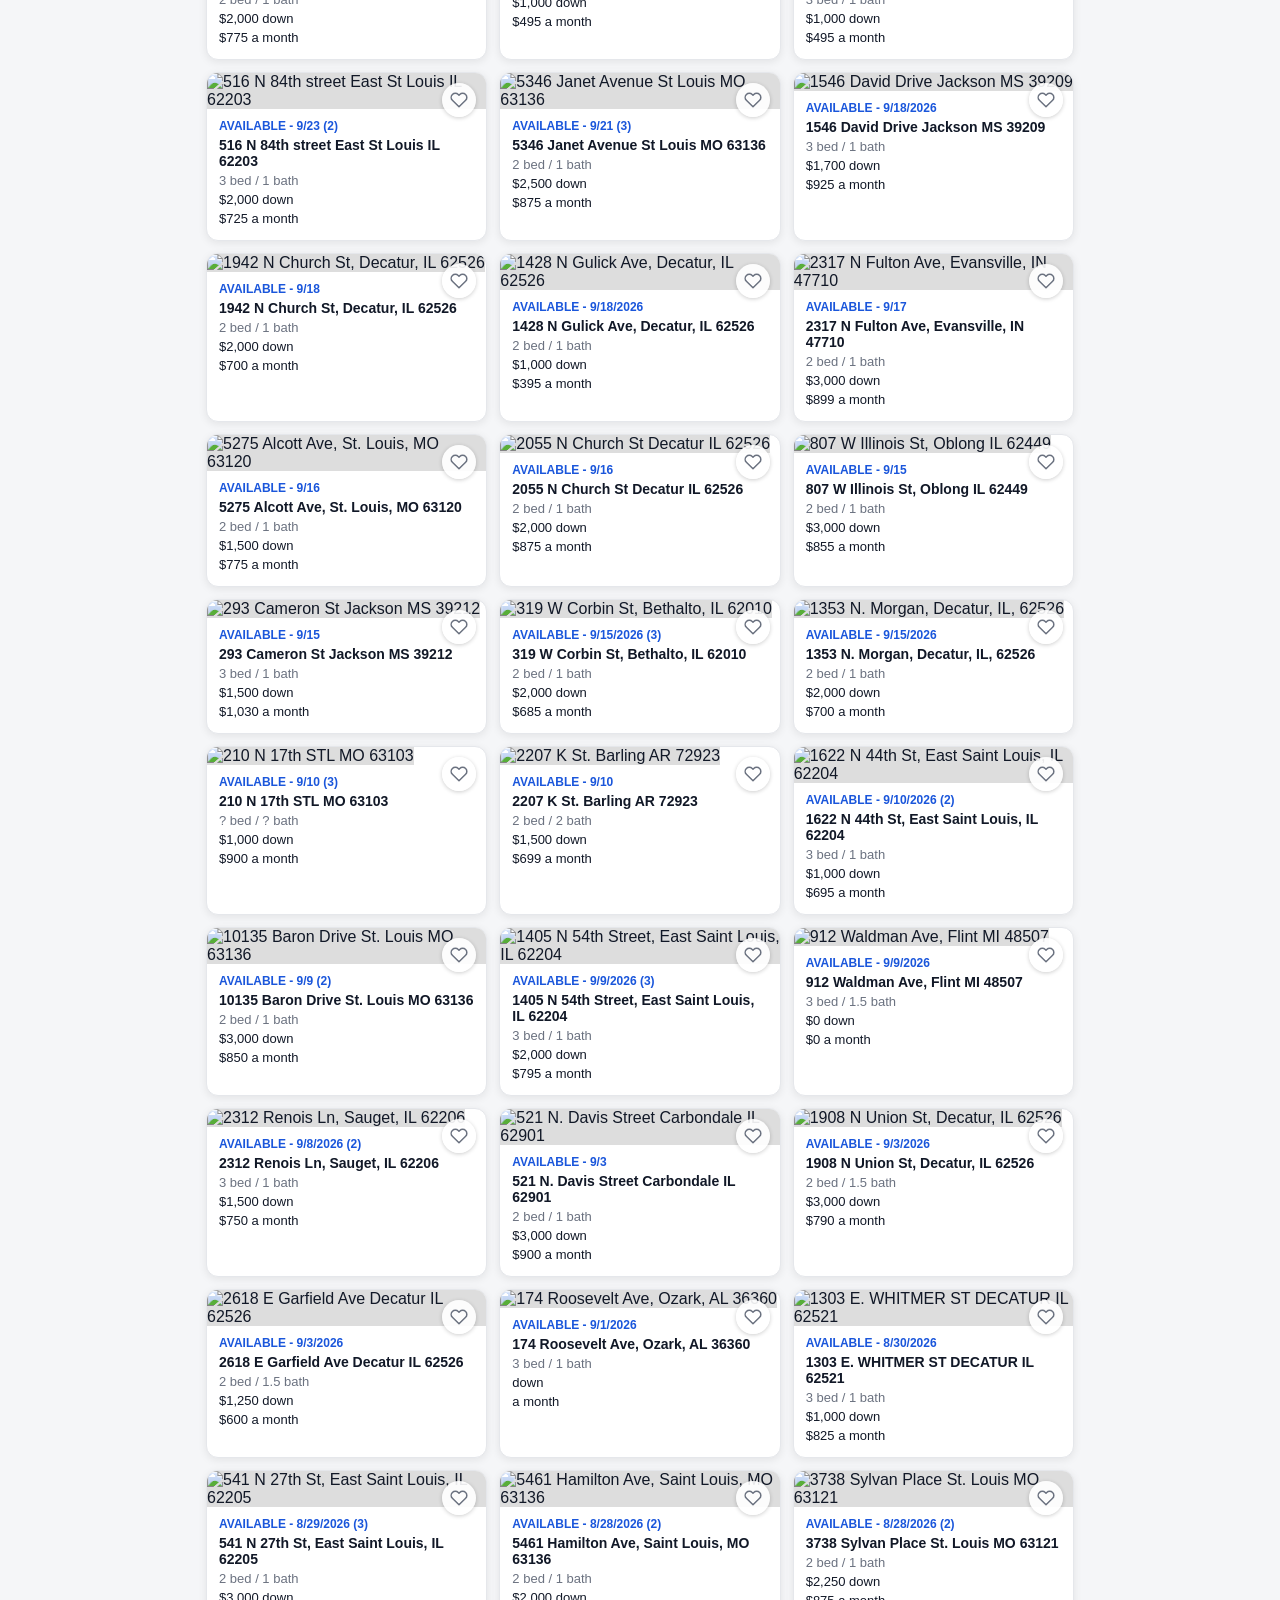
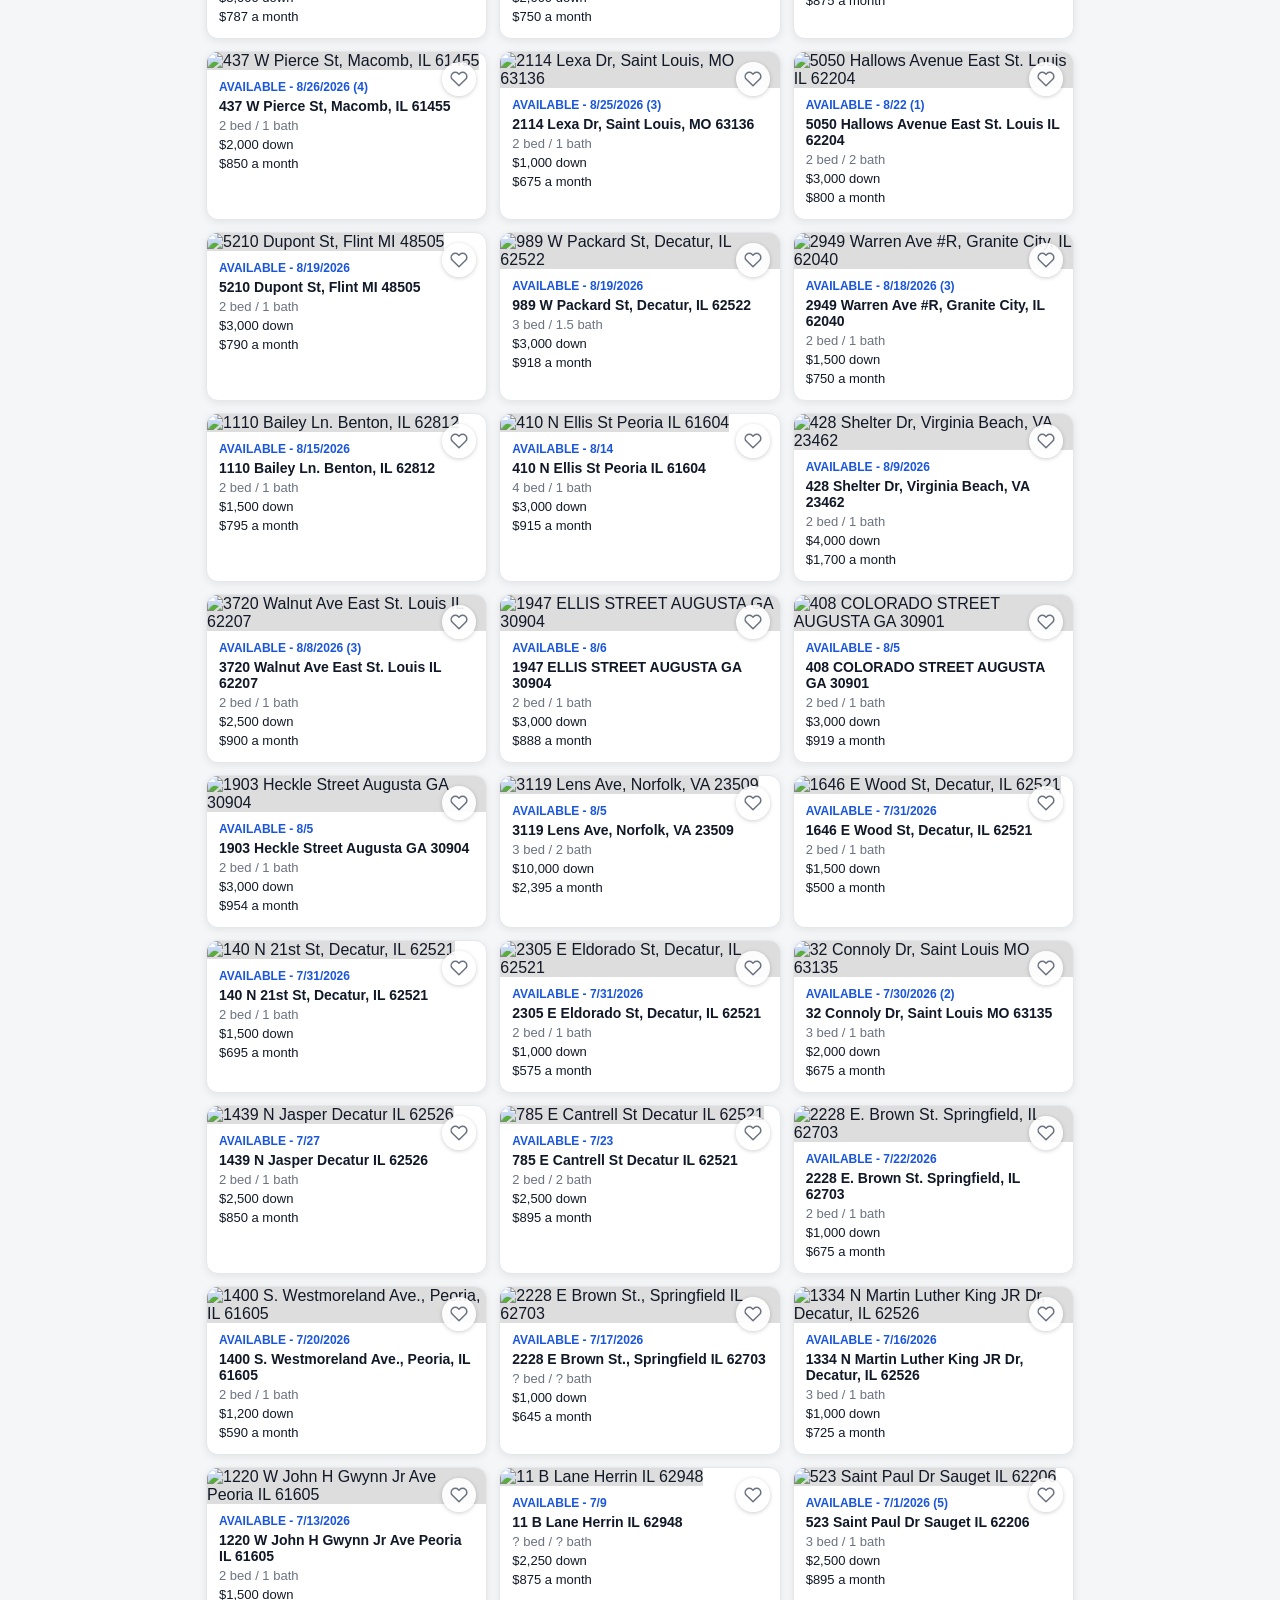
==== commit 1c5e7c49: "Showing hours: 9 AM to dark; office hours 8 AM to 8 PM Aaron: "9am to dark. Our hours of operation a" ====
--- a/docs/index.html
+++ b/docs/index.html
@@ -597,7 +597,7 @@
              under the date picker it actually explains; the "call to
              confirm" half stays where it was, see .get-started-policy
              below and the new post-submit popup. -->
-        <p class="get-started-hours-note">You're welcome to inspect the property any time between <strong>9 AM and 8 PM</strong> on the date you choose.</p>
+        <p class="get-started-hours-note">You're welcome to inspect the property any time from <strong>9 AM until dark</strong> on the date you choose. Our hours are 8 AM to 8 PM, so for a 9 AM visit, call to confirm around 8 AM.</p>
       </div>
 
       <div class="form-card">
--- a/docs/css/style.css
+++ b/docs/css/style.css
@@ -919,6 +919,9 @@
 /* Row badges (ID on file / showings booked), added 2026-09-11 */
 .buyer-row-badges { display: flex; gap: 6px; }
 .buyer-badge { font-size: 11px; font-weight: 700; padding: 2px 8px; border-radius: 10px; background: #eef2ff; color: var(--blue); }
+.id-expired-badge { background: #fef2f2; color: #b91c1c; }
+.id-expiring-badge { background: #fffbeb; color: #b45309; }
+.buyer-id-section .buyer-badge { display: inline-block; margin-top: 6px; }
 .buyer-badge.showing-badge { background: #fff7ed; color: #9a3412; }
 .buyer-badge.login-badge { background: #f0fdf4; color: #166534; }
 .buyer-badge.dnc-badge { background: #fef2f2; color: #b91c1c; }
@@ -1022,10 +1025,10 @@
   padding: 20px; border: 1px dashed #d1d5db; border-radius: 10px; text-align: center;
 }
 .id-lightbox-overlay {
-  position: fixed; inset: 0; background: rgba(0,0,0,0.75); z-index: 60;
+  position: fixed; inset: 0; background: rgba(0,0,0,0.75); z-index: 60; overscroll-behavior: contain; touch-action: pan-y;
   display: flex; align-items: center; justify-content: center; padding: 20px;
 }
-.id-lightbox-content { background: #fff; border-radius: 12px; padding: 16px; max-width: 90vw; max-height: 90vh; overflow: auto; text-align: center; }
+.id-lightbox-content { background: #fff; border-radius: 12px; padding: 16px; max-width: 90vw; max-height: 90vh; overflow: auto; overscroll-behavior: contain; text-align: center; }
 .id-lightbox-img { max-width: 100%; max-height: 70vh; border-radius: 8px; display: block; margin: 0 auto; }
 .id-lightbox-actions { display: flex; gap: 10px; justify-content: center; margin-top: 14px; }
 .id-lightbox-upload-label { cursor: pointer; }
@@ -1064,6 +1067,14 @@
 .id-browse-item:hover .id-browse-thumb { border-color: var(--blue); }
 .id-browse-name { display: block; font-size: 11px; color: var(--gray-text, #6b7280); margin-top: 4px; word-break: break-word; }
 .id-browse-ocr-name { display: block; font-size: 10px; color: var(--blue); margin-top: 2px; word-break: break-word; }
+.id-browse-date { display: block; font-size: 10px; color: var(--gray-text, #6b7280); margin-top: 2px; }
+.id-browse-edit-btn { margin-top: 4px; font-size: 11px; background: none; border: none; color: var(--blue); text-decoration: underline; cursor: pointer; padding: 2px; }
+.id-browse-edit { display: flex; flex-direction: column; gap: 4px; margin-top: 4px; text-align: left; cursor: default; }
+.id-browse-edit.hidden { display: none; }
+.id-browse-item.editing { grid-column: 1 / -1; max-width: 320px; }
+.id-browse-edit input[type="text"], .id-browse-edit input[type="date"] { width: 100%; box-sizing: border-box; font-size: 16px; padding: 4px 6px; border: 1px solid #d1d5db; border-radius: 6px; }
+.id-browse-edit-life { font-size: 11px; display: flex; align-items: center; gap: 4px; }
+.id-browse-edit-status { font-size: 11px; color: var(--gray-text, #6b7280); word-break: break-word; }
 /* Side by side, added 2026-09-12 per Aaron's direct request (were stacked
    above/below each other before). */
 .buyer-quo-links { display: flex; gap: 8px; margin-bottom: 14px; flex-wrap: wrap; }
@@ -1155,6 +1166,8 @@
 
 /* Shown Properties (editable) + its add row, added 2026-09-11 */
 .shown-property-item { display: flex; align-items: center; justify-content: space-between; gap: 8px; }
+.deposit-property-check { flex: 0 0 auto; margin-left: auto; font-size: 12px; display: inline-flex; align-items: center; gap: 4px; cursor: pointer; white-space: nowrap; }
+.deposit-property-check input { width: 16px; height: 16px; margin: 0; }
 .shown-remove-btn { flex: 0 0 auto; background: none; border: none; color: #b91c1c; font-size: 12px; cursor: pointer; padding: 2px 6px; }
 /* Date(s) shown, added 2026-09-14 per Aaron's direct request -- right
    underneath the address, same small gray-text treatment as the rest of
@@ -1296,6 +1309,8 @@
   background: #fff; border: 1px solid #e5e7eb; border-radius: 10px; padding: 14px 16px; margin-bottom: 14px;
 }
 .template-label { font-size: 15px; font-weight: 800; color: var(--navy); margin: 0 0 8px; }
+.template-name-row { display: flex; align-items: center; gap: 8px; font-size: 13px; font-weight: 700; color: var(--navy); margin: 0 0 8px; }
+.template-name-input { flex: 1; min-width: 0; font-size: 15px; font-weight: 800; padding: 6px 8px; border: 1px solid #ccc; border-radius: 6px; }
 .template-textarea {
   width: 100%; box-sizing: border-box; font: inherit; font-size: 13px; padding: 10px; border-radius: 8px;
   border: 1px solid #d1d5db; resize: vertical; line-height: 1.5;
@@ -1305,6 +1320,12 @@
 .template-save-row { display: flex; align-items: center; gap: 10px; margin-top: 10px; }
 .template-save-status { font-size: 12px; color: var(--gray-text, #6b7280); }
 .template-last-updated { font-size: 11px; color: var(--gray-text, #6b7280); margin-top: 8px; }
+.template-auto-row { display: flex; flex-wrap: wrap; align-items: center; gap: 6px 14px; font-size: 14px; margin: 4px 0 8px; }
+.template-auto-opt { display: inline-flex; align-items: center; gap: 4px; min-height: 32px; }
+.template-auto-row input { width: 18px; height: 18px; }
+.template-auto-help { flex-basis: 100%; font-size: 12px; color: var(--gray-text, #6b7280); }
+.template-auto-none { color: var(--gray-text, #6b7280); font-size: 12px; }
+.template-auto-status { font-size: 12px; color: var(--gray-text, #6b7280); }
 
 /* Appointment-card options (⋮) button + popup menu, added 2026-09-14 per
    Aaron's direct request ("the reschedule cancel and Mark completed will
@@ -1373,3 +1394,40 @@
   border: 1px solid #e5e7eb; background: #f3f4f6; min-height: 130px;
 }
 .appt-buyer-group-id-warning { font-size: 36px; line-height: 1; }
+
+/* Messages accordion + snippet chips on the buyer page, 2026-11-08 */
+.buyer-messages-section summary { cursor: pointer; list-style: none; }
+.buyer-messages-section summary h3 { display: inline; }
+.buyer-messages-section[open] summary { margin-bottom: 8px; }
+.buyer-snippet-chips { display: flex; flex-wrap: wrap; gap: 6px; margin: 8px 0; }
+.buyer-snippet-chip { font-size: 13px; padding: 4px 10px; }
+.buyer-compose select, .buyer-compose textarea { width: 100%; box-sizing: border-box; margin: 6px 0; font: inherit; }
+.buyer-send-blocked { color: #b91c1c; font-size: 13px; }
+
+
+/* Favorited & Scheduled: address opens the property page (2026-11-12). */
+.buyer-property-link { color: var(--navy); text-decoration: underline; cursor: pointer; }
+
+/* "Reserve this home" pop-up, 2026-11-13 -- reuses .id-lightbox-* for the
+   overlay and buttons. */
+.reserve-content { text-align: left; width: 420px; max-width: calc(100vw - 32px); }
+.reserve-title { margin: 0 0 12px; font-size: 16px; color: var(--navy); }
+.reserve-amounts { display: grid; grid-template-columns: 1fr auto; gap: 4px 12px; font-size: 14px; padding: 10px 12px; background: var(--gray-bg); border-radius: 8px; margin-bottom: 12px; }
+.reserve-terms-title { font-size: 13px; font-weight: 700; color: var(--navy); margin-bottom: 4px; }
+.reserve-terms { list-style: none; margin: 0 0 12px; padding-left: 0; font-size: 12.5px; line-height: 1.45; color: #374151; max-height: 38vh; overflow: auto; overscroll-behavior: contain; }
+.reserve-terms li { margin-bottom: 6px; }
+.reserve-terms .reserve-term-sub { margin-left: 14px; font-weight: 600; }
+.reserve-check { display: flex; gap: 8px; align-items: flex-start; font-size: 13px; font-weight: 600; margin-bottom: 4px; }
+.reserve-check input { margin-top: 2px; flex: none; width: 18px; height: 18px; }
+.reserve-message { font-size: 14px; line-height: 1.5; }
+.reserve-status { font-size: 13px; color: var(--gray-text); margin-top: 8px; }
+.reserve-content .btn-primary:disabled { opacity: 0.5; cursor: not-allowed; }
+/* Cash App green, per Aaron 2026-11-13 ("make the button green like the CashApp color"). */
+.btn-reserve { background: #00D632 !important; border-color: #00D632 !important; color: #fff !important; }
+.btn-reserve:hover { background: #00b82b !important; border-color: #00b82b !important; }
+.reserve-note { font-size: 12.5px; color: var(--gray-text); margin: 0 0 12px; }
+
+/* Combined Properties list on the buyer page (2026-11-13): the Deposit box
+   sits at the end of line 1; a past showing with no outcome is amber. */
+.buyer-property-item .buyer-list-item-line1 .deposit-property-check { margin-left: auto; }
+.needs-outcome { color: #b45309; font-weight: 600; }
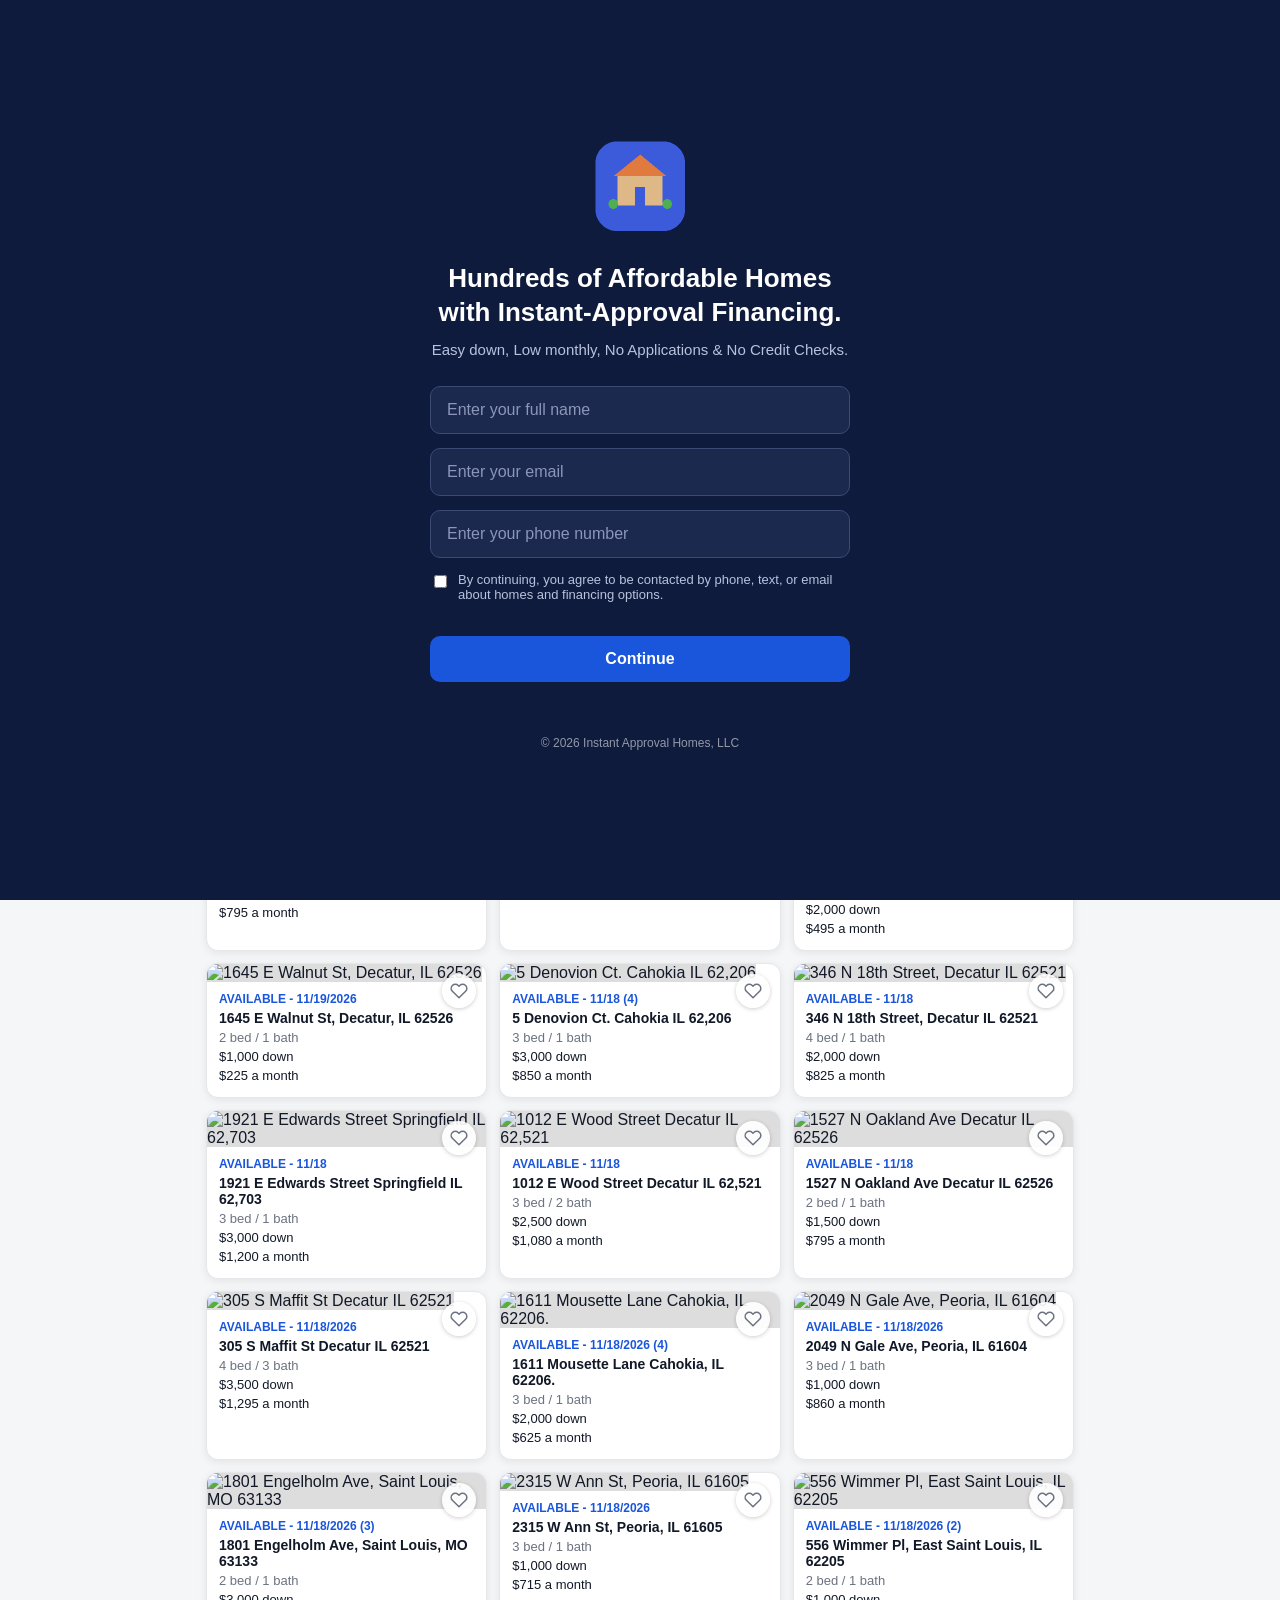
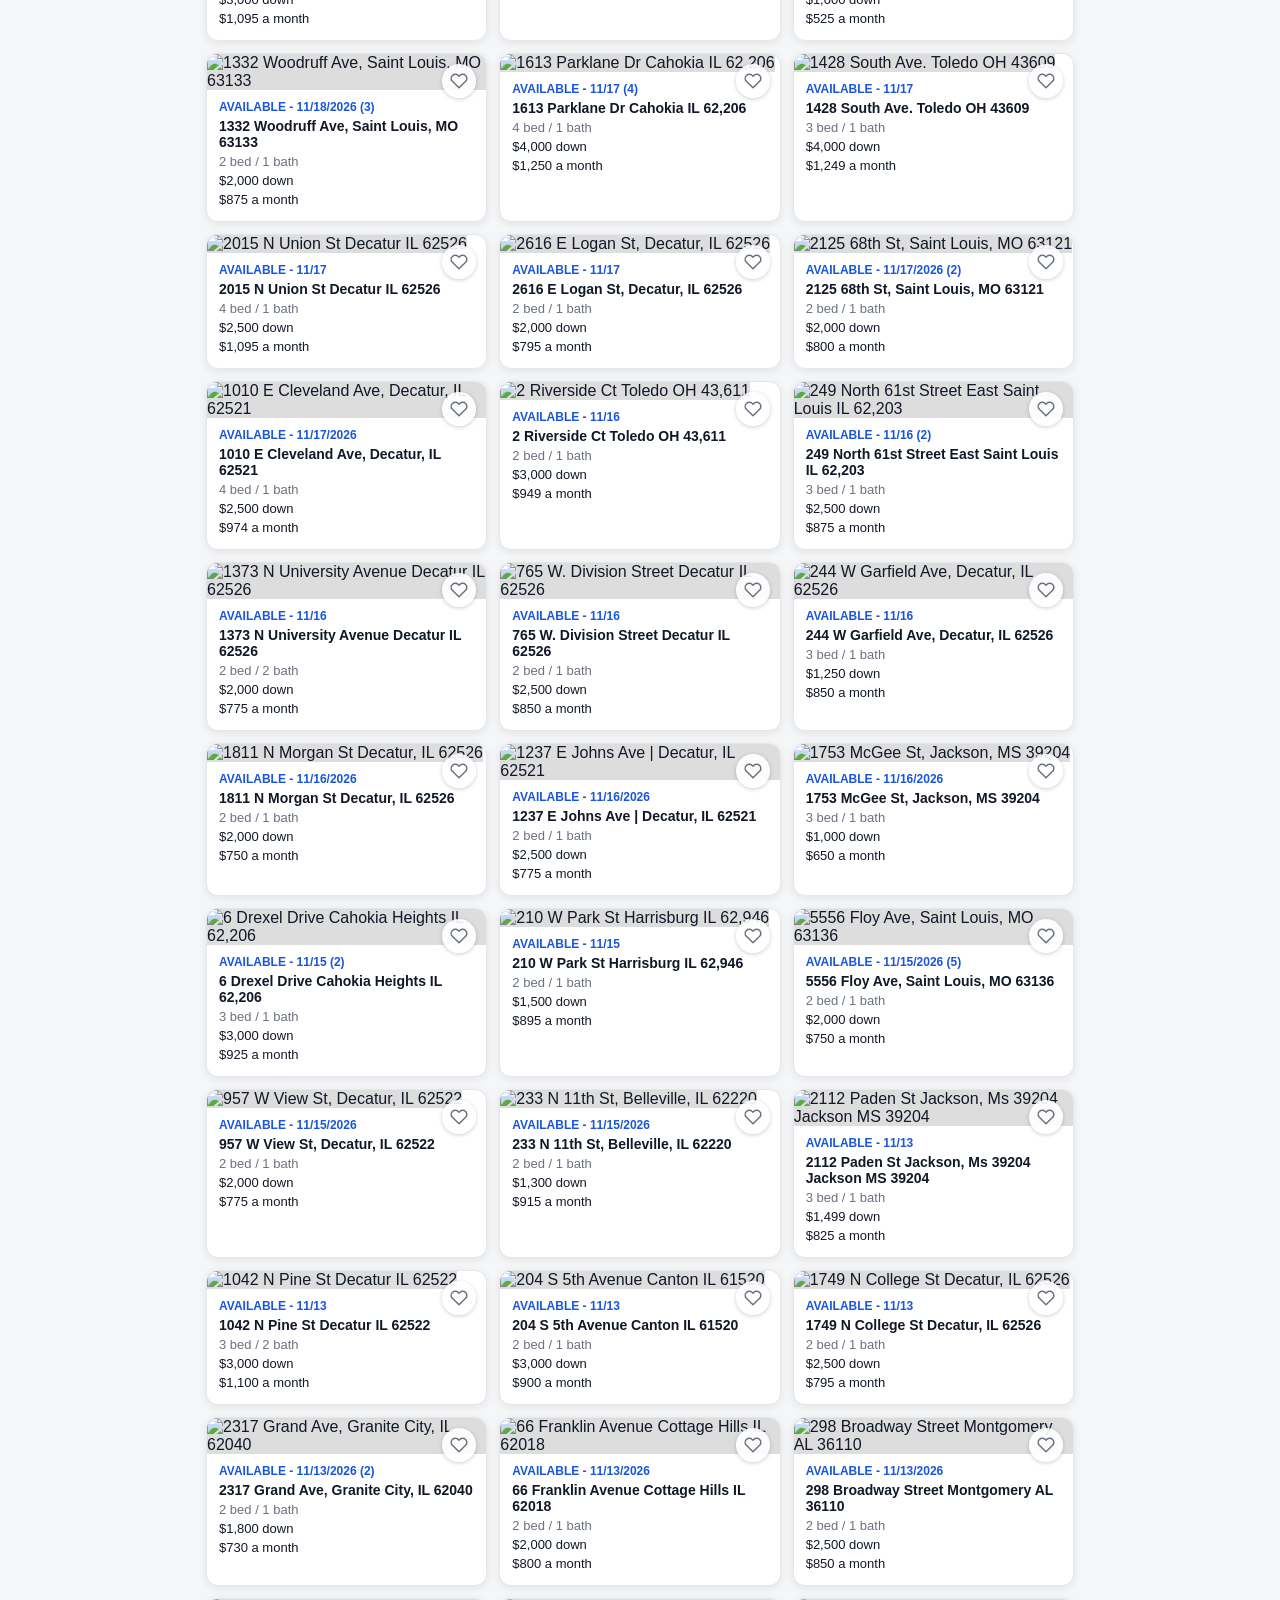
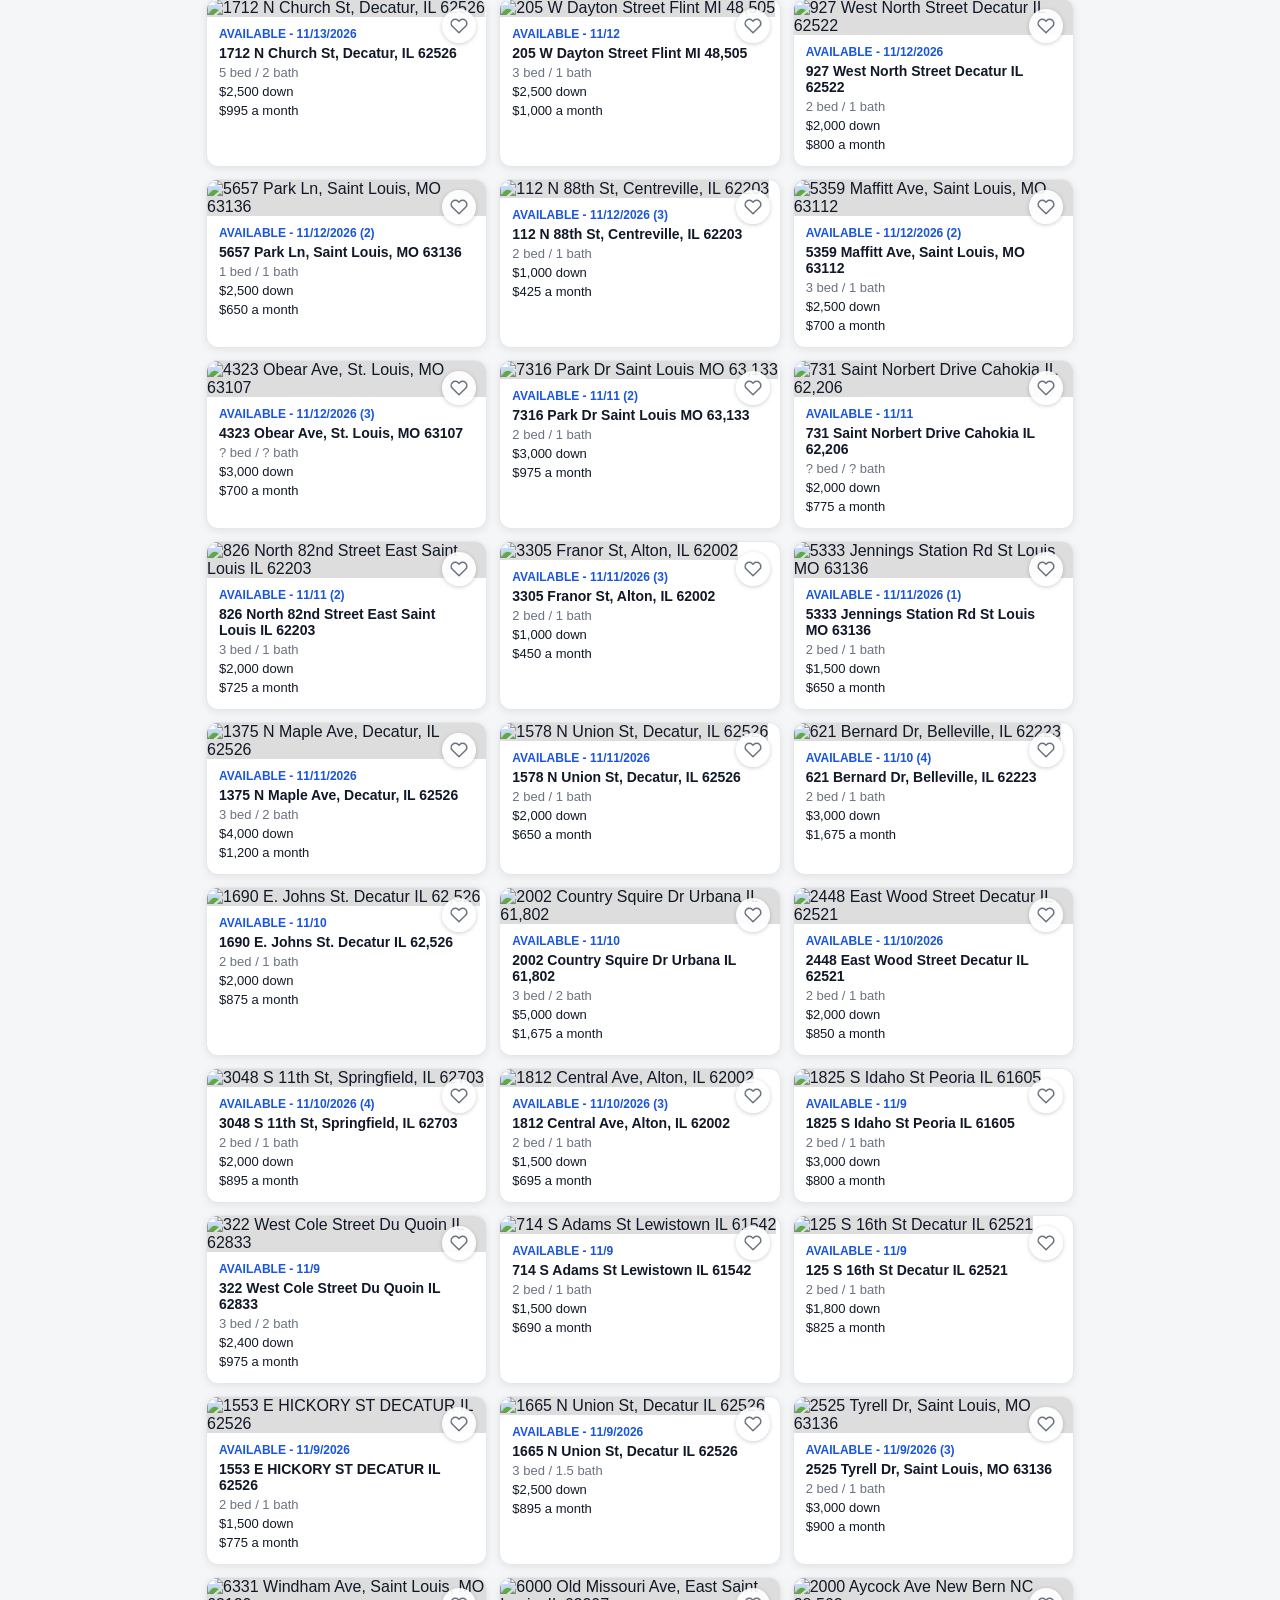
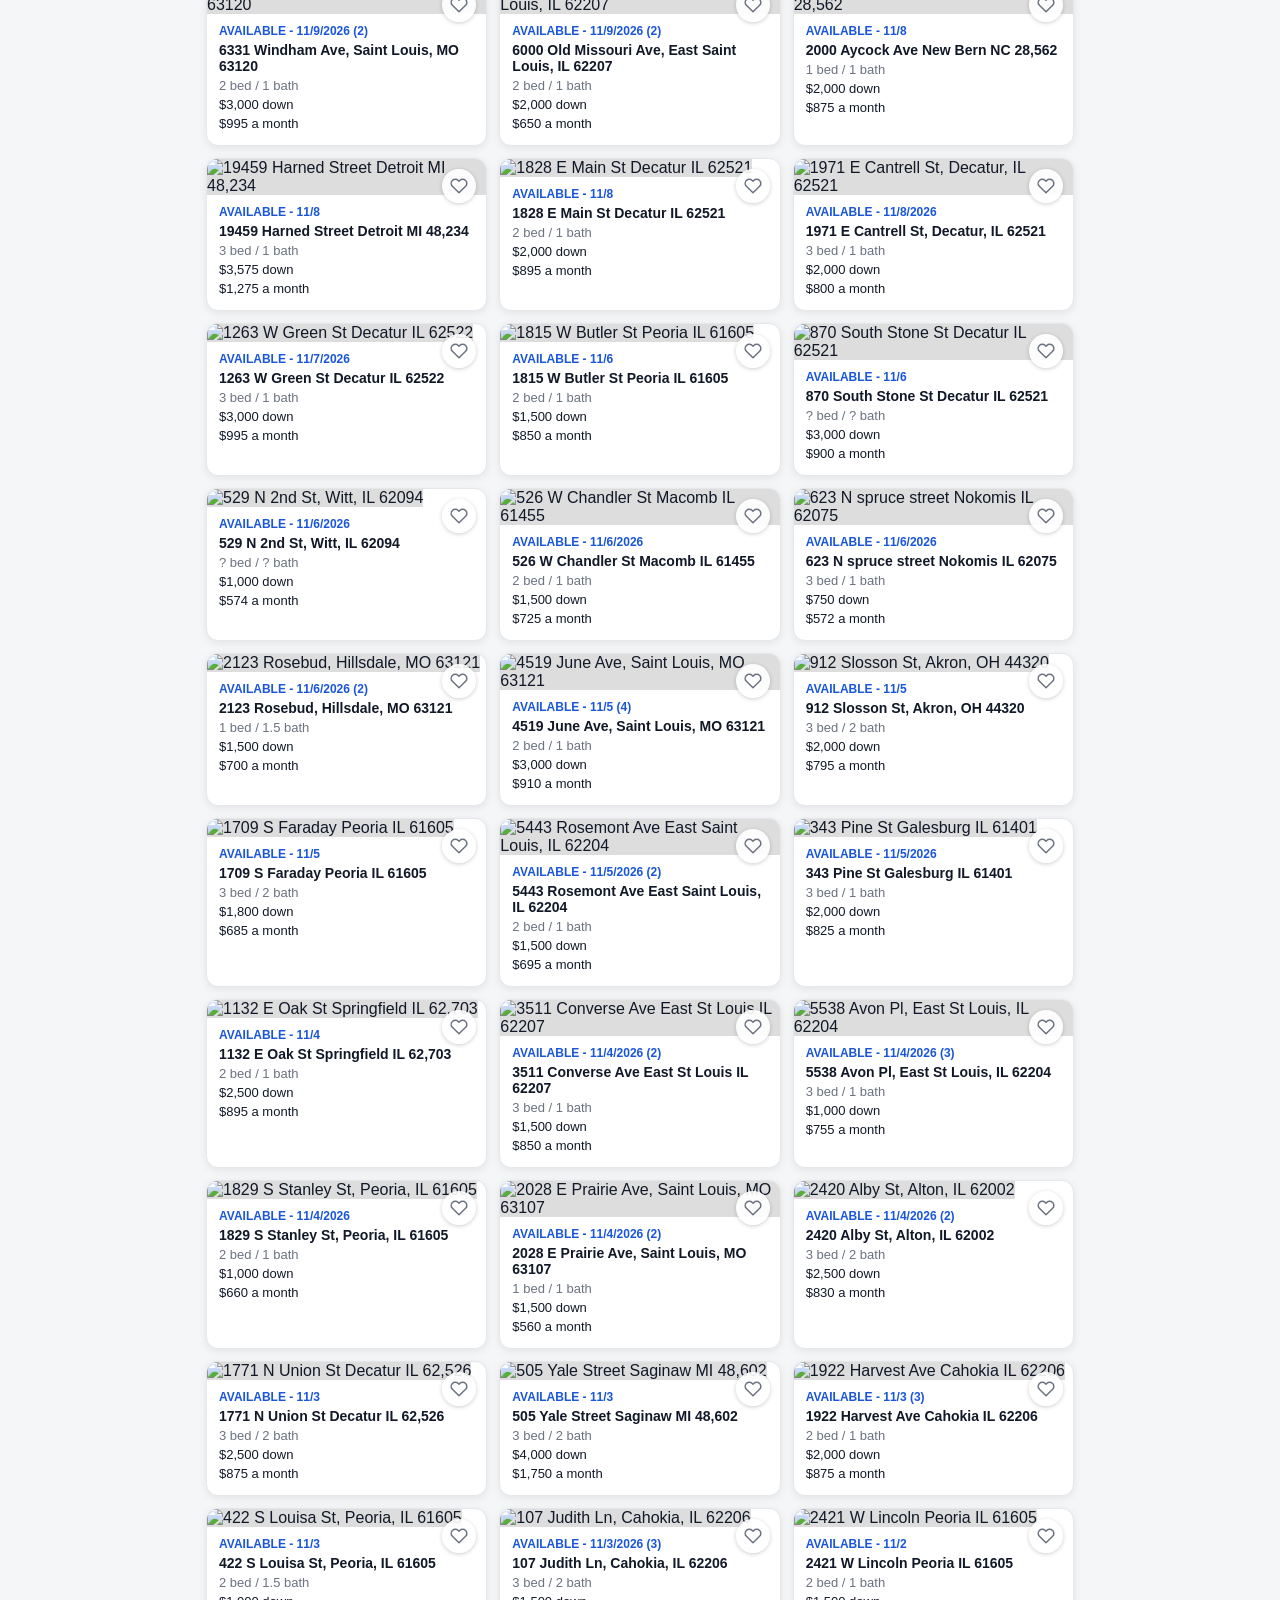
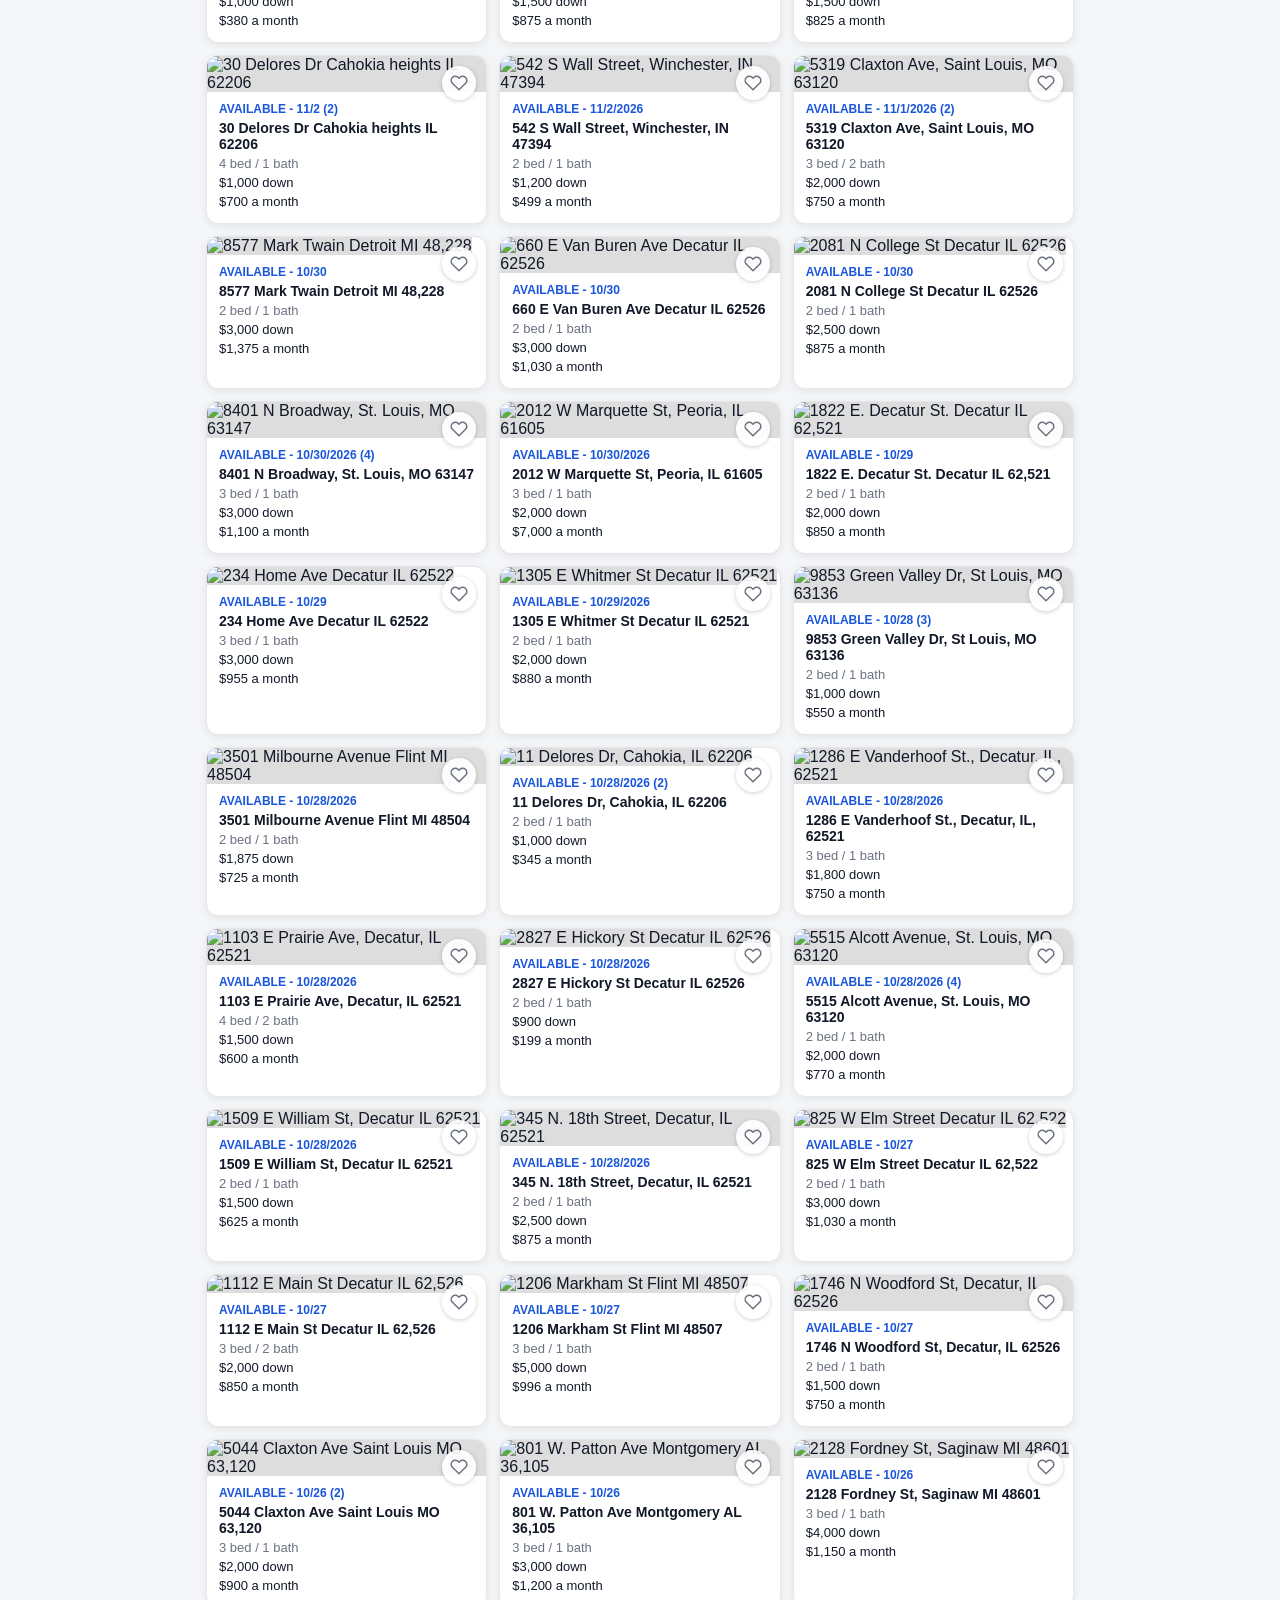
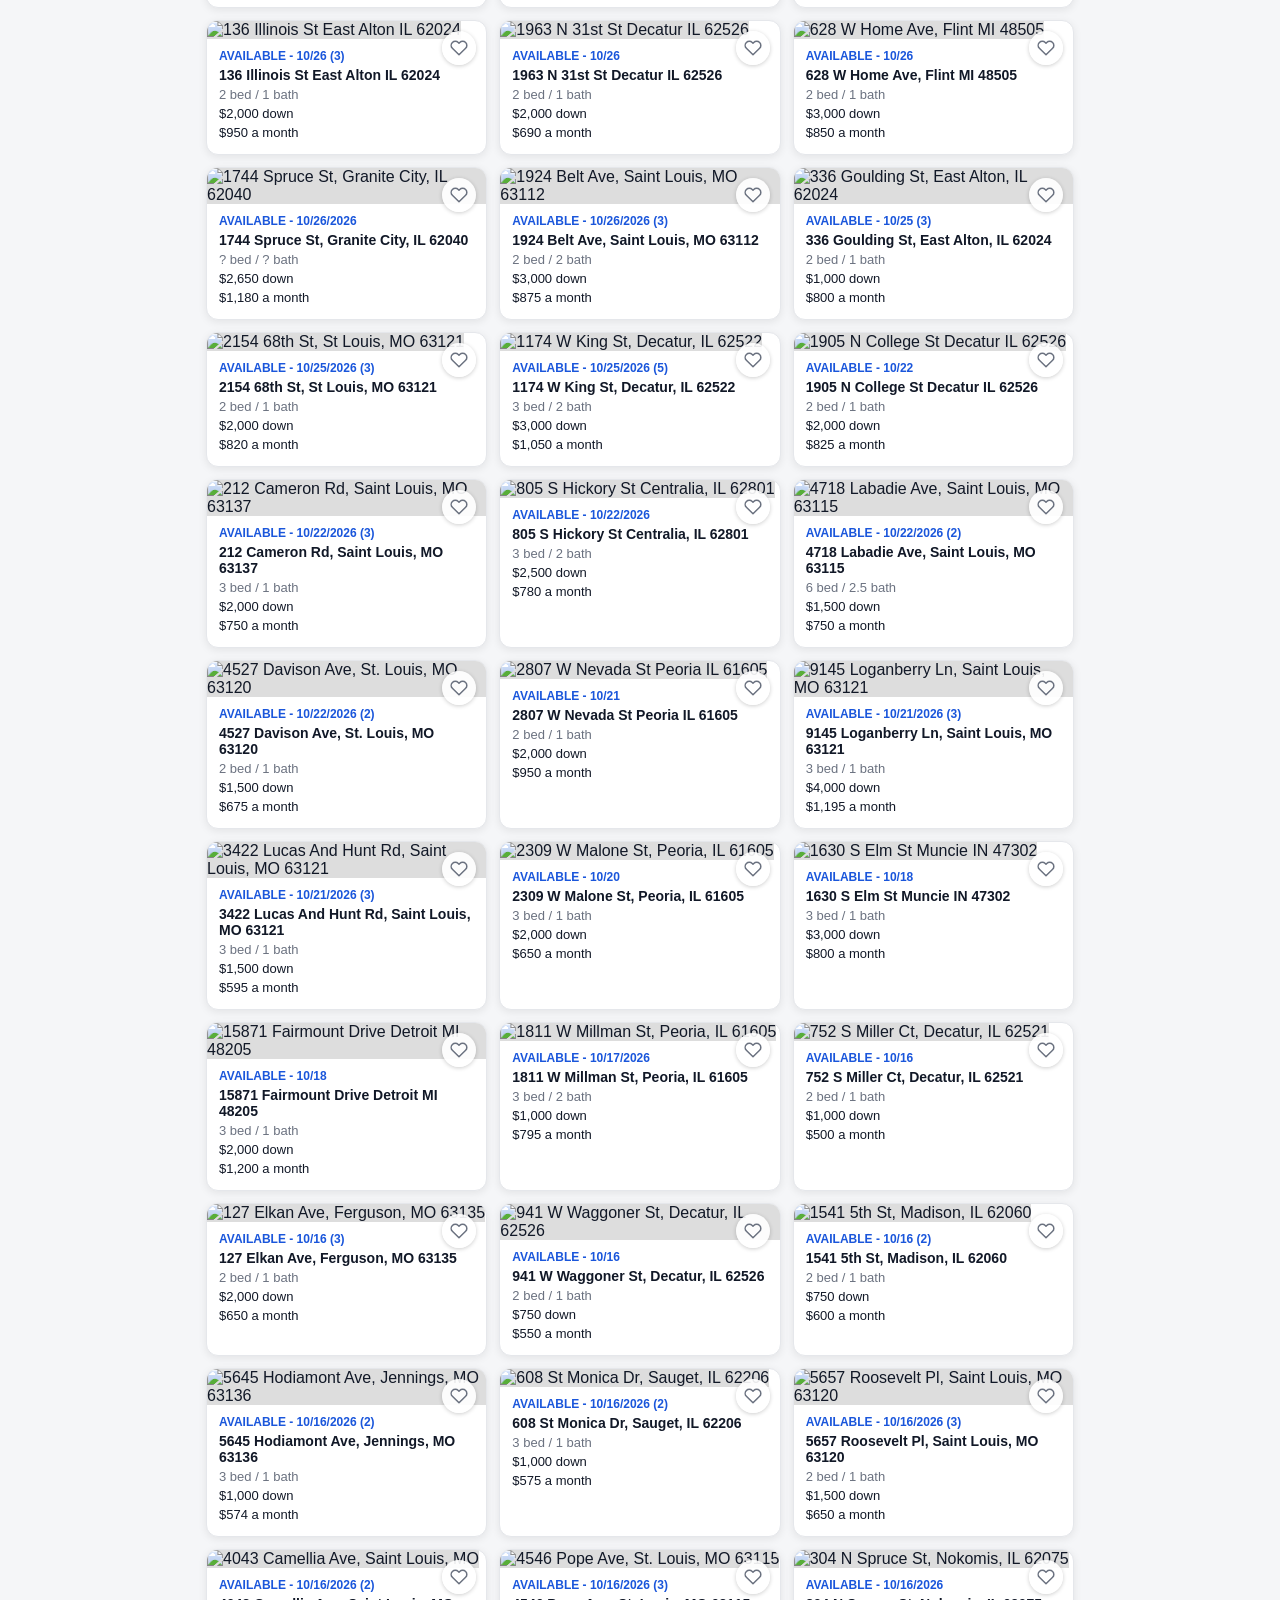
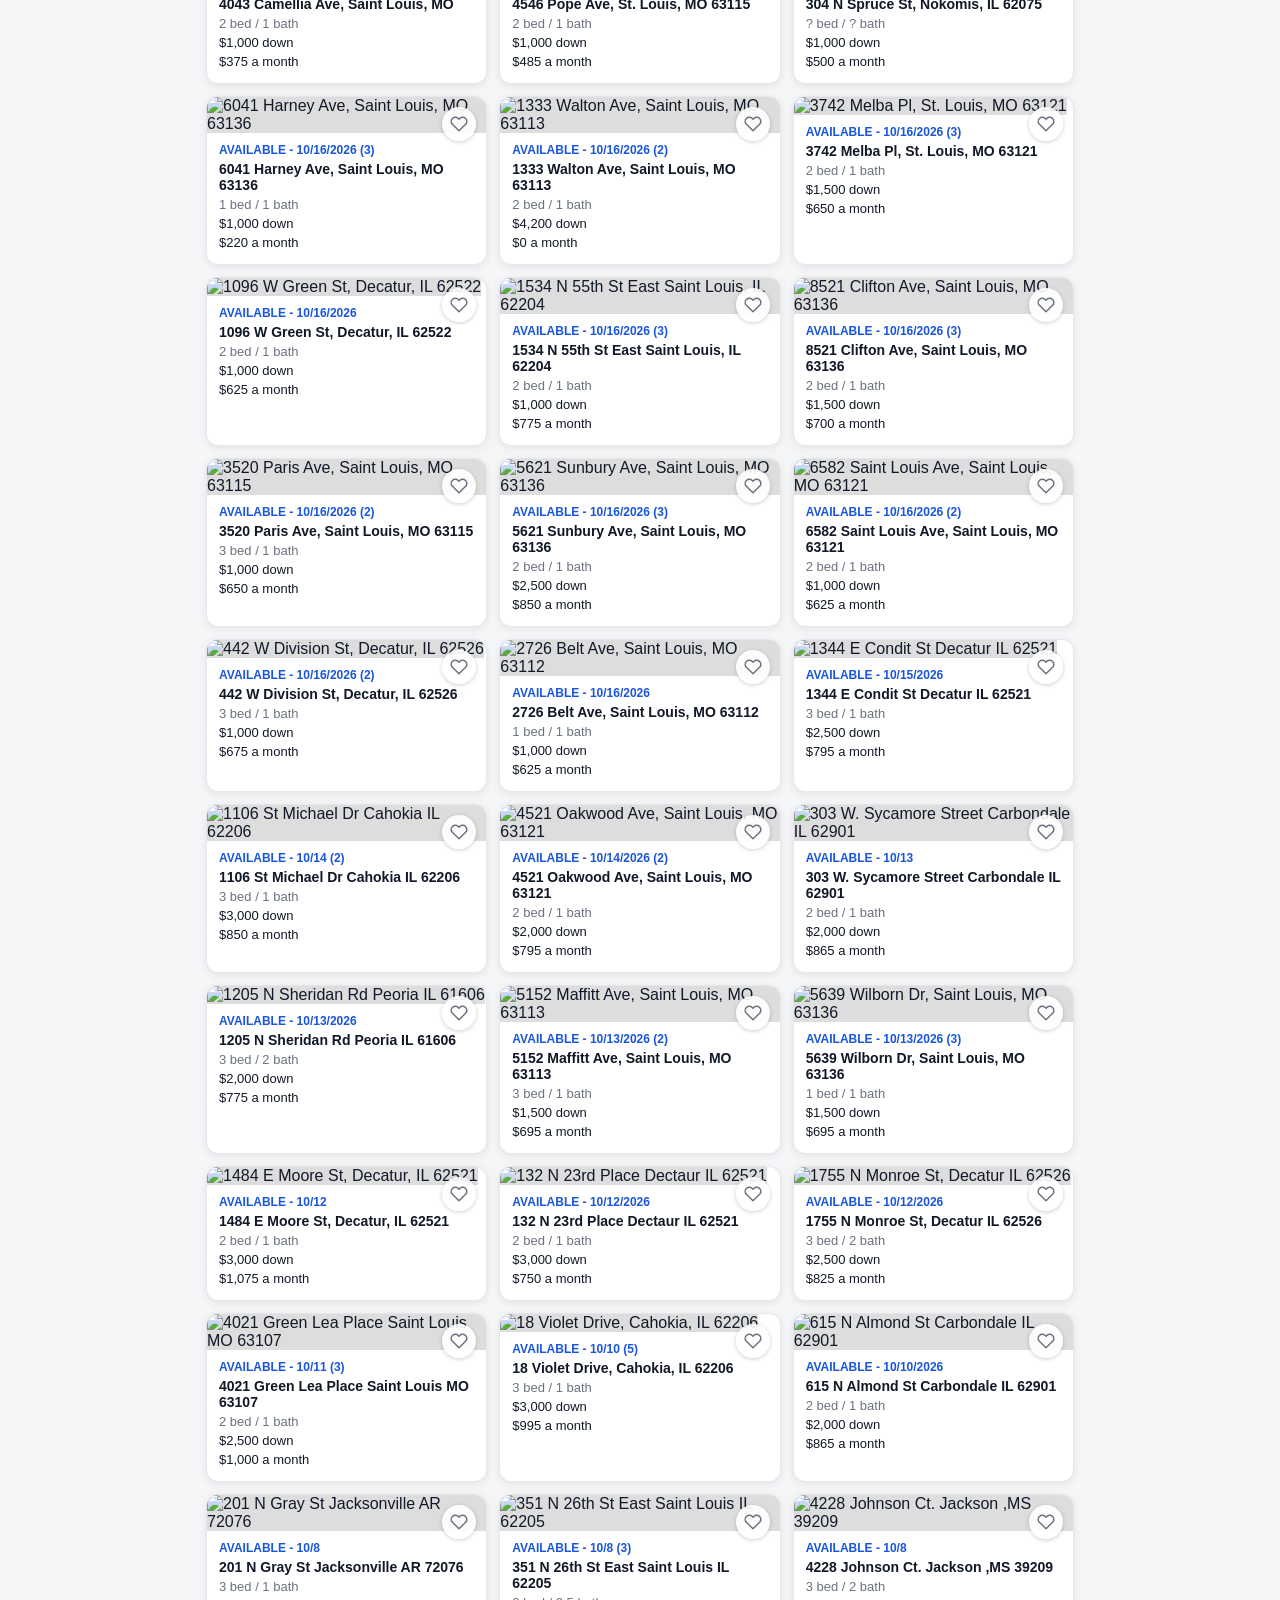
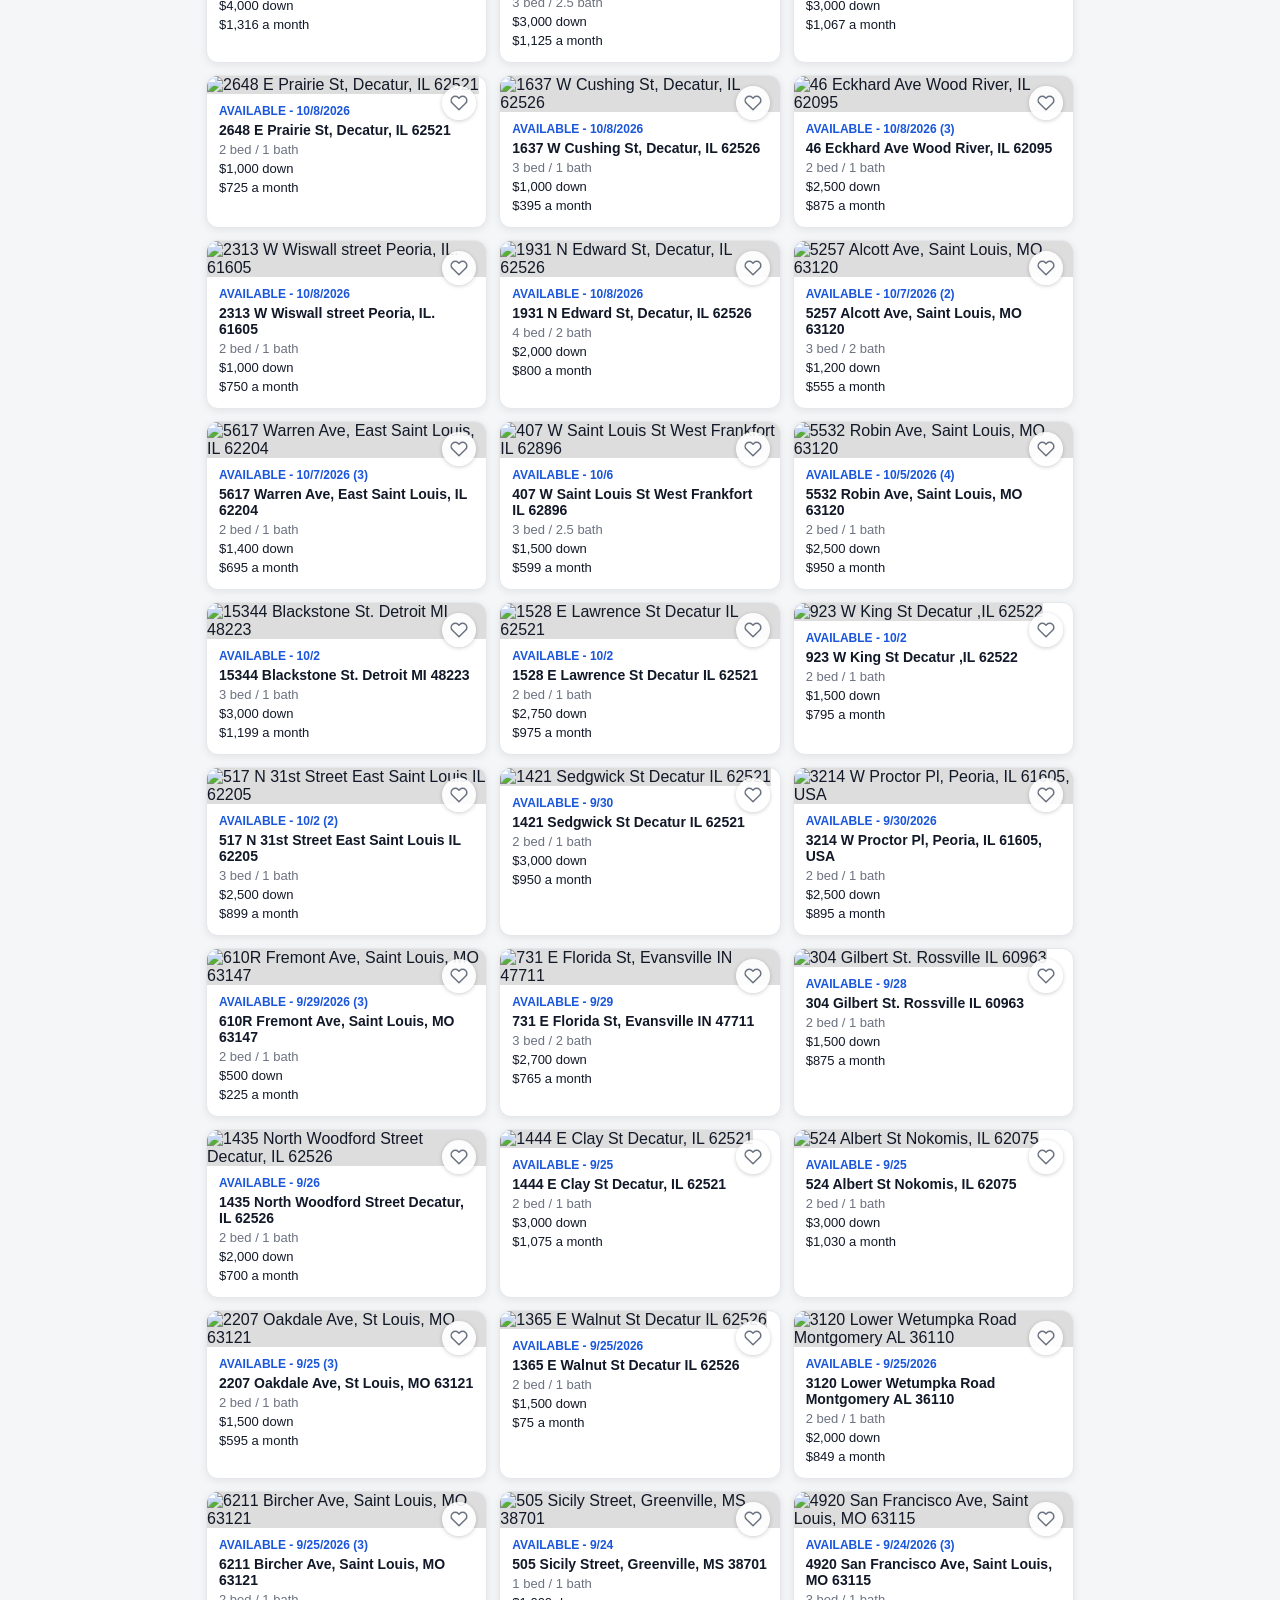
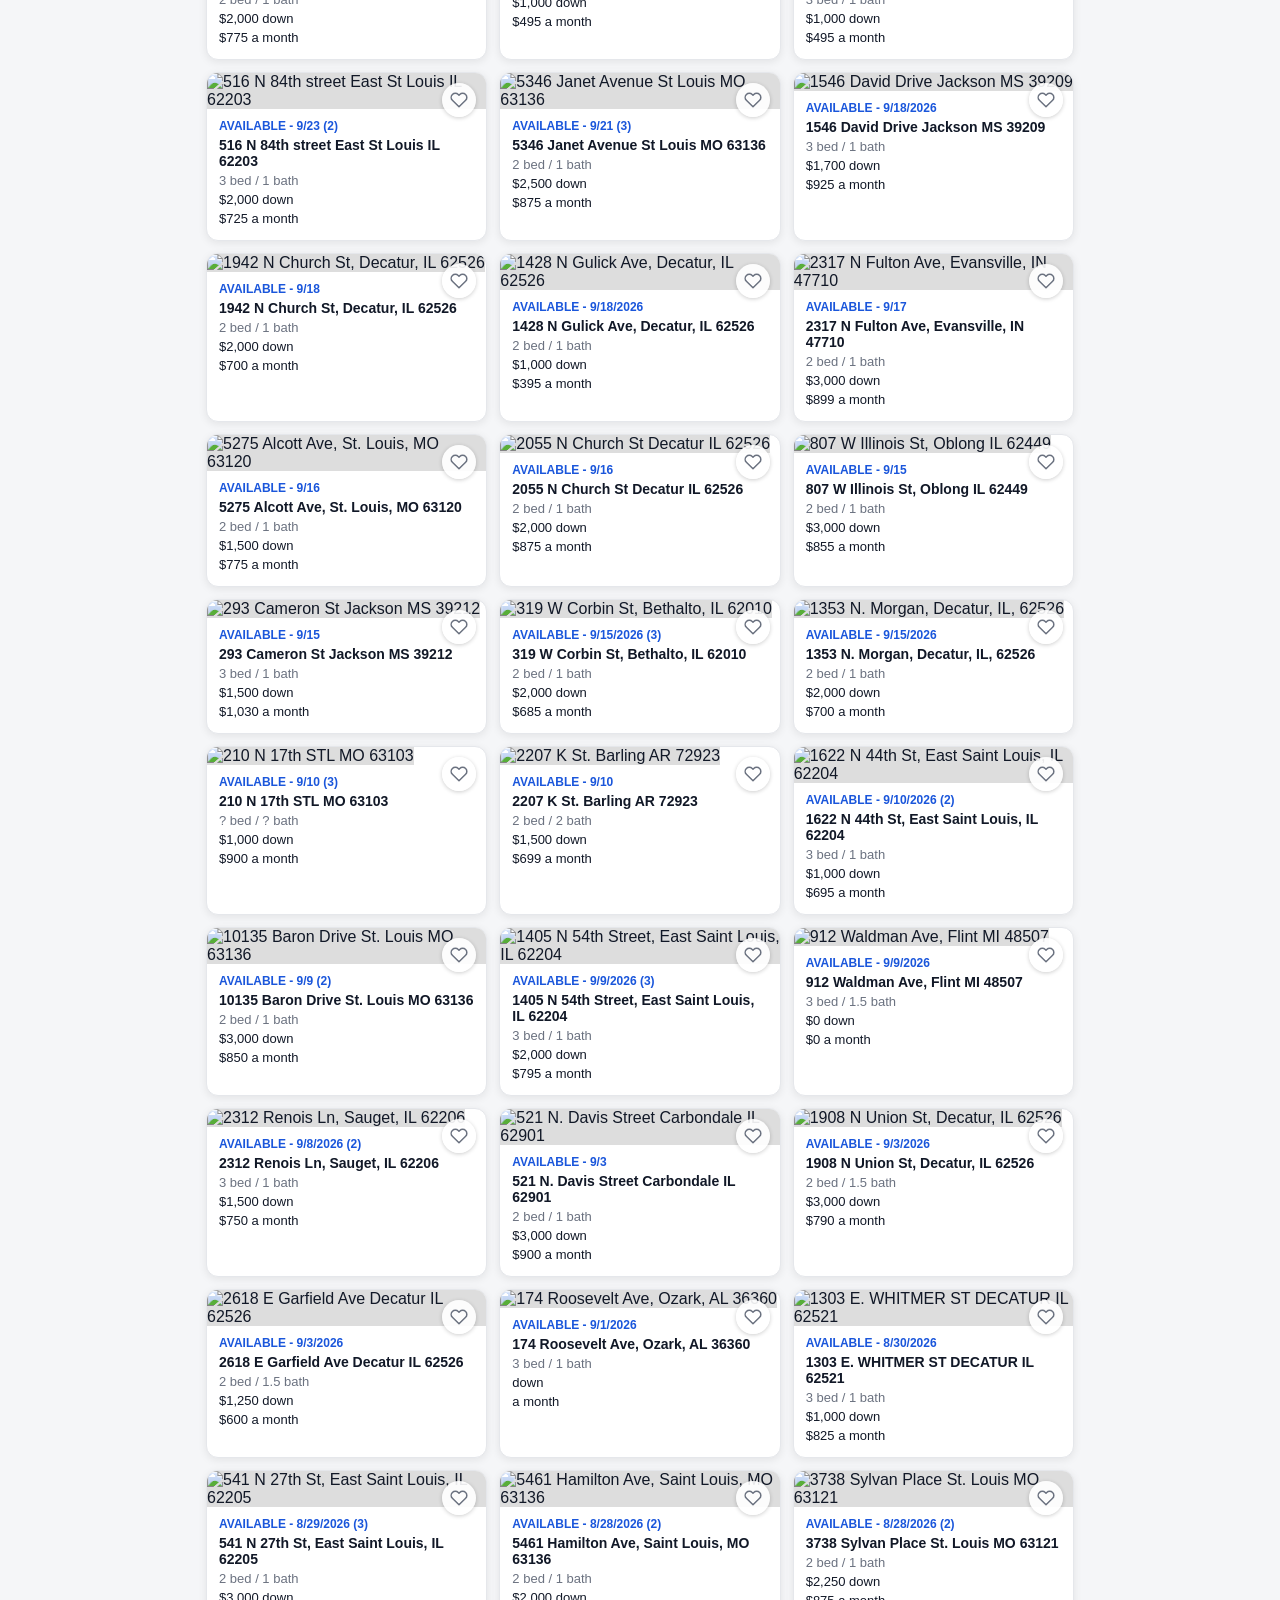
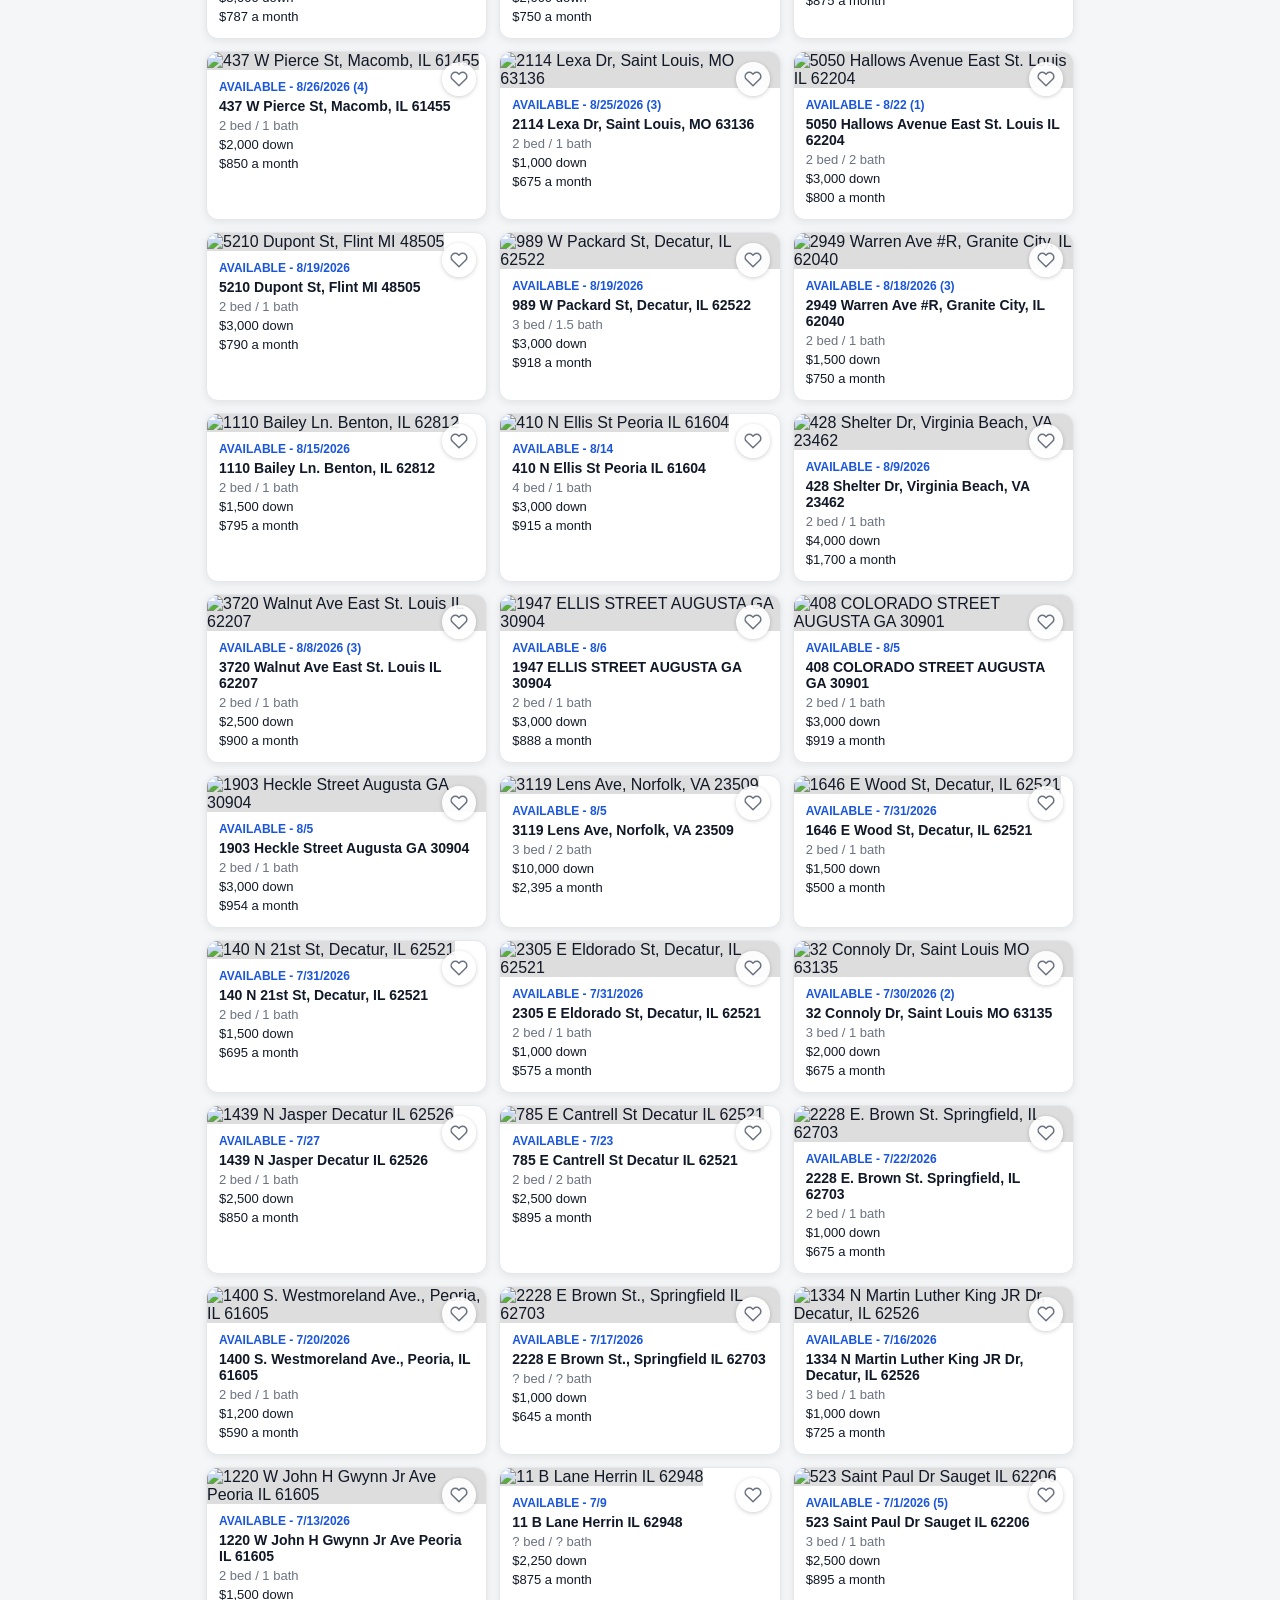
==== commit 4907d458: "Footer: © 2026 Instant Approval Homes, LLC Aaron: "You can publish as proposed in all locations by p" ====
--- a/docs/index.html
+++ b/docs/index.html
@@ -85,6 +85,7 @@
       </div>
       <div id="gate-code-status" class="form-status"></div>
     </form>
+    <p class="login-gate-legal">© 2026 Instant Approval Homes, LLC</p>
   </div>
 </div>
 
@@ -1193,6 +1194,9 @@
 
 </main>
 
+<!-- Company name, Aaron 2026-11-20 ("put a comma in the name before LLC"). -->
+<footer class="site-footer">© 2026 Instant Approval Homes, LLC</footer>
+
 <nav class="bottom-nav">
   <button class="nav-btn active" data-tab="properties"><span class="nav-icon"><svg viewBox="0 0 24 24" width="18" height="18" fill="none" stroke="currentColor" stroke-width="2" stroke-linecap="round" stroke-linejoin="round"><path d="M3 11l9-8 9 8"/><path d="M5 10v10h14V10"/><path d="M9 20v-6h6v6"/></svg></span>HOMES</button>
   <!-- Buyer-facing footer tabs, added 2026-09-13: tagged .bottom-nav-buyer-tab
--- a/docs/css/style.css
+++ b/docs/css/style.css
@@ -1431,3 +1431,7 @@
    sits at the end of line 1; a past showing with no outcome is amber. */
 .buyer-property-item .buyer-list-item-line1 .deposit-property-check { margin-left: auto; }
 .needs-outcome { color: #b45309; font-weight: 600; }
+
+/* Company name footer, 2026-11-20 */
+.site-footer { text-align: center; font-size: 13px; color: var(--gray-text, #6b7280); padding: 20px 16px 24px; border-top: 1px solid var(--border, #e5e7eb); margin-top: 8px; }
+.login-gate-legal { margin-top: 28px; font-size: 12px; color: rgba(255,255,255,0.55); text-align: center; }
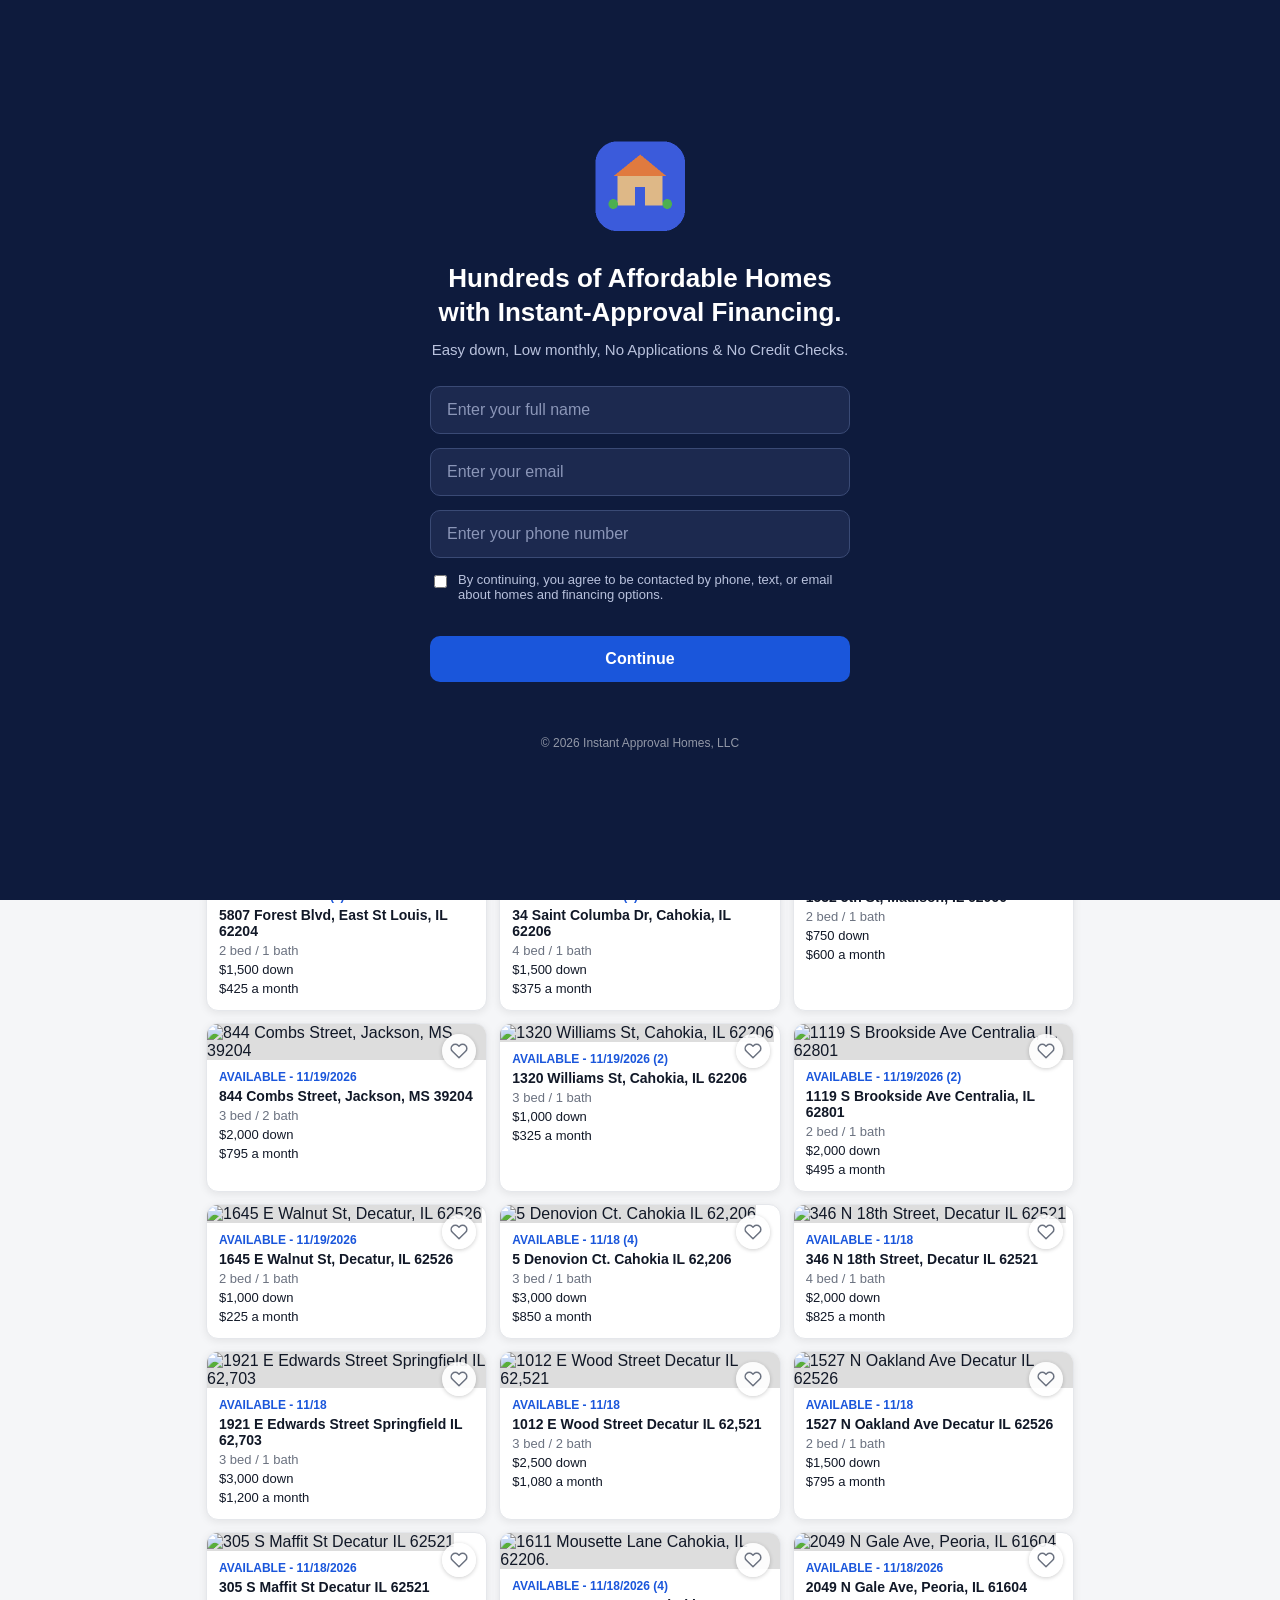
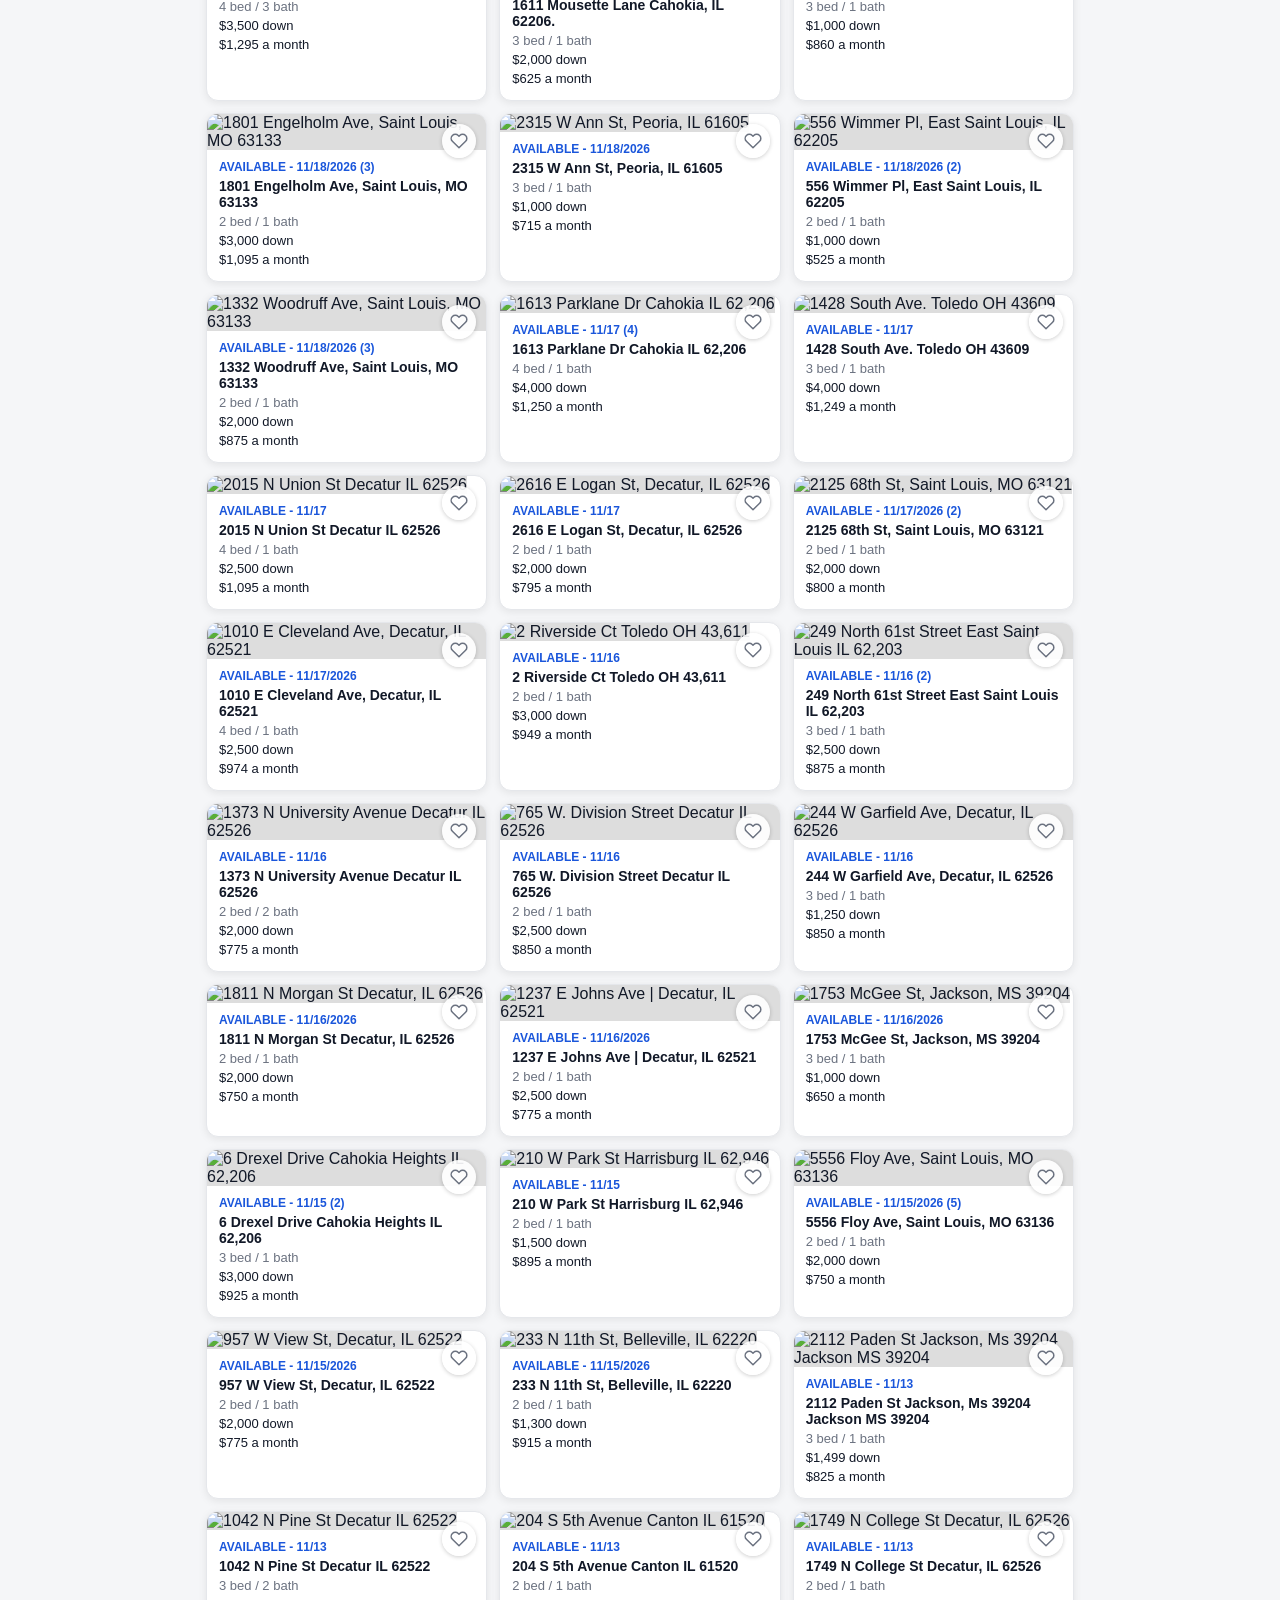
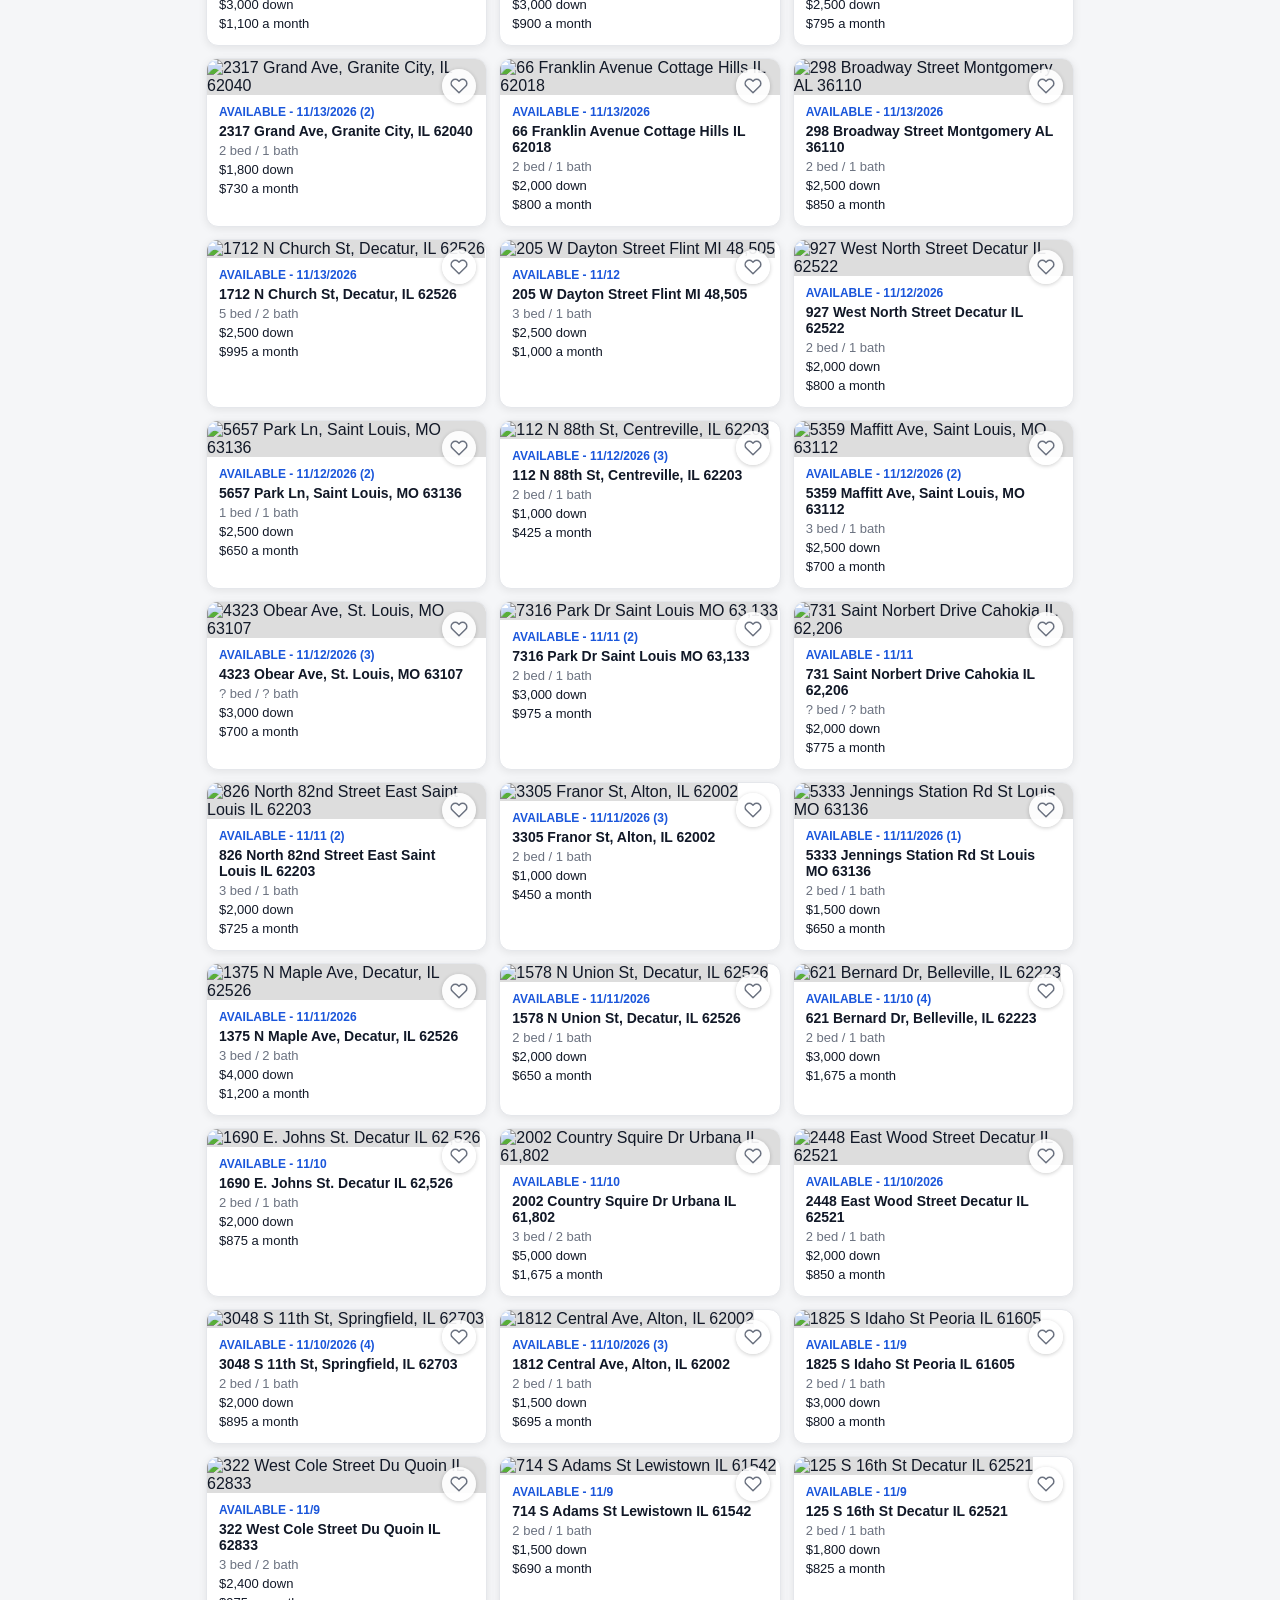
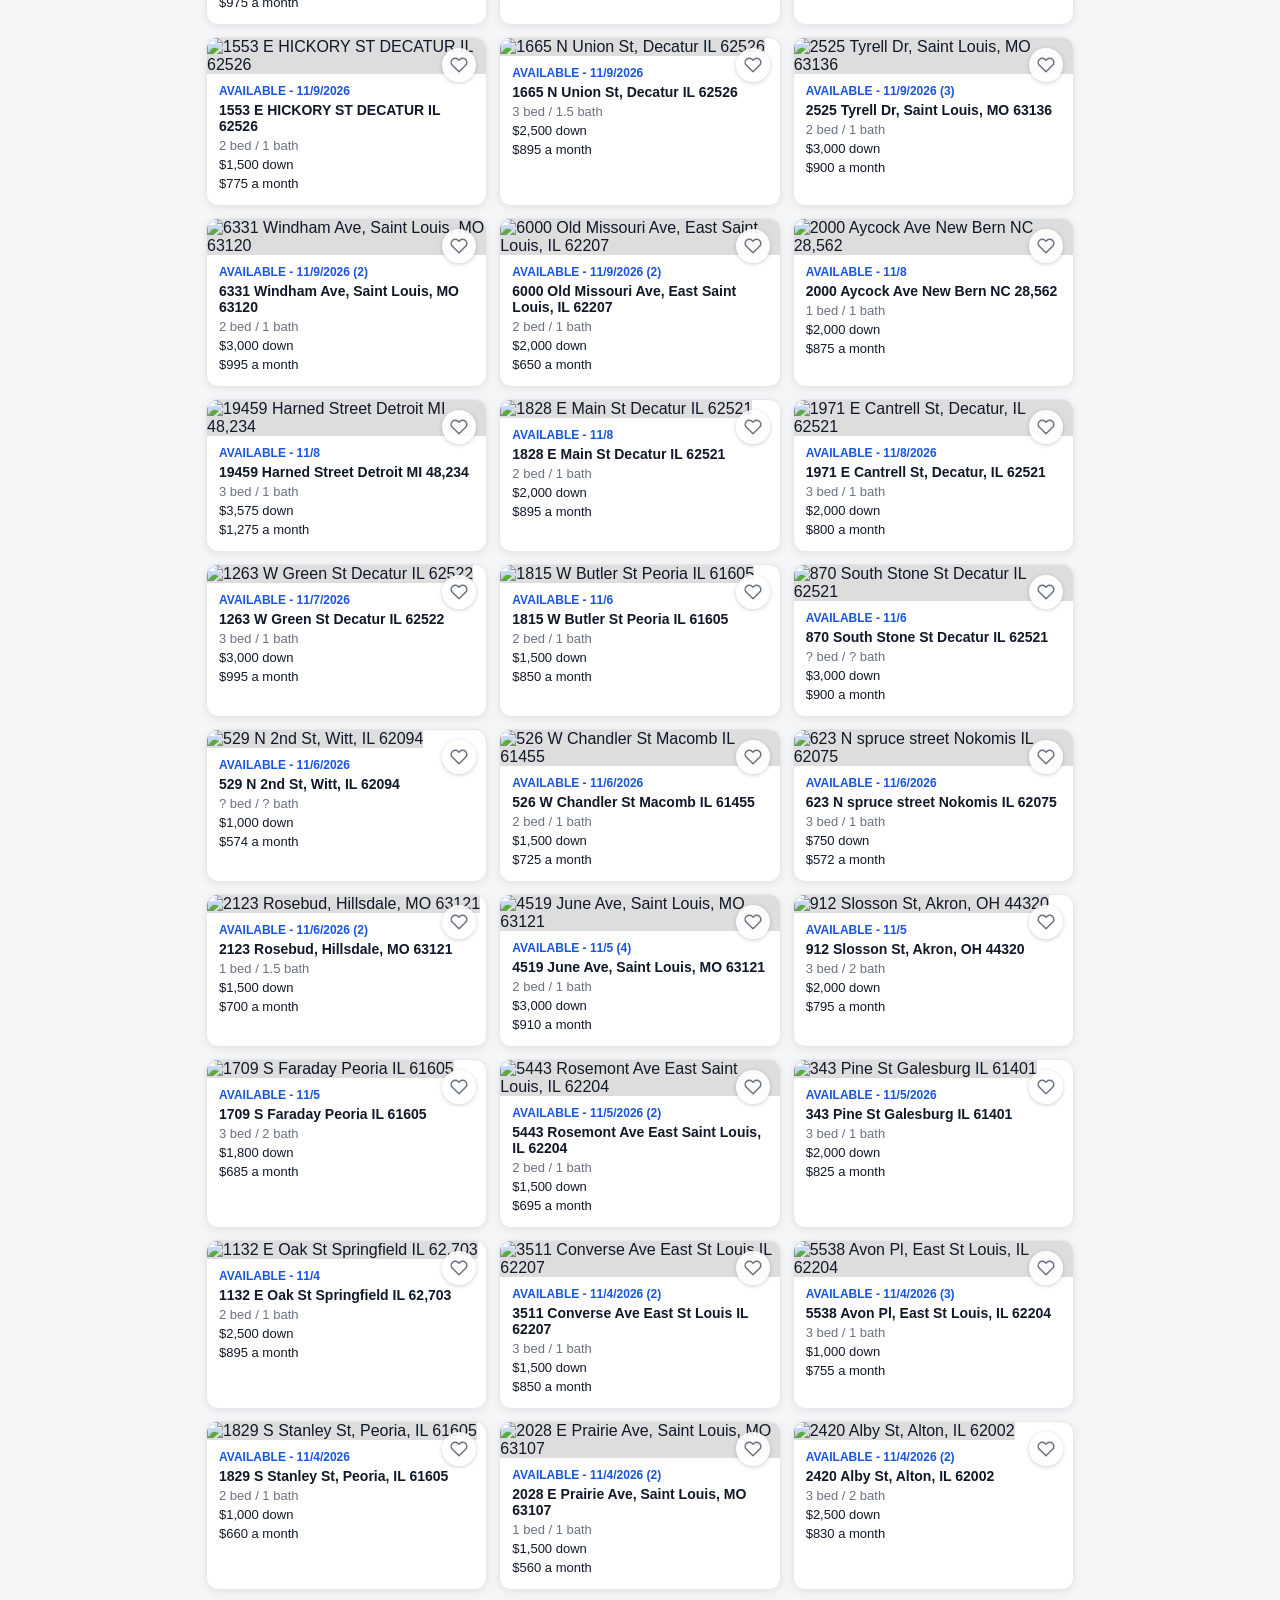
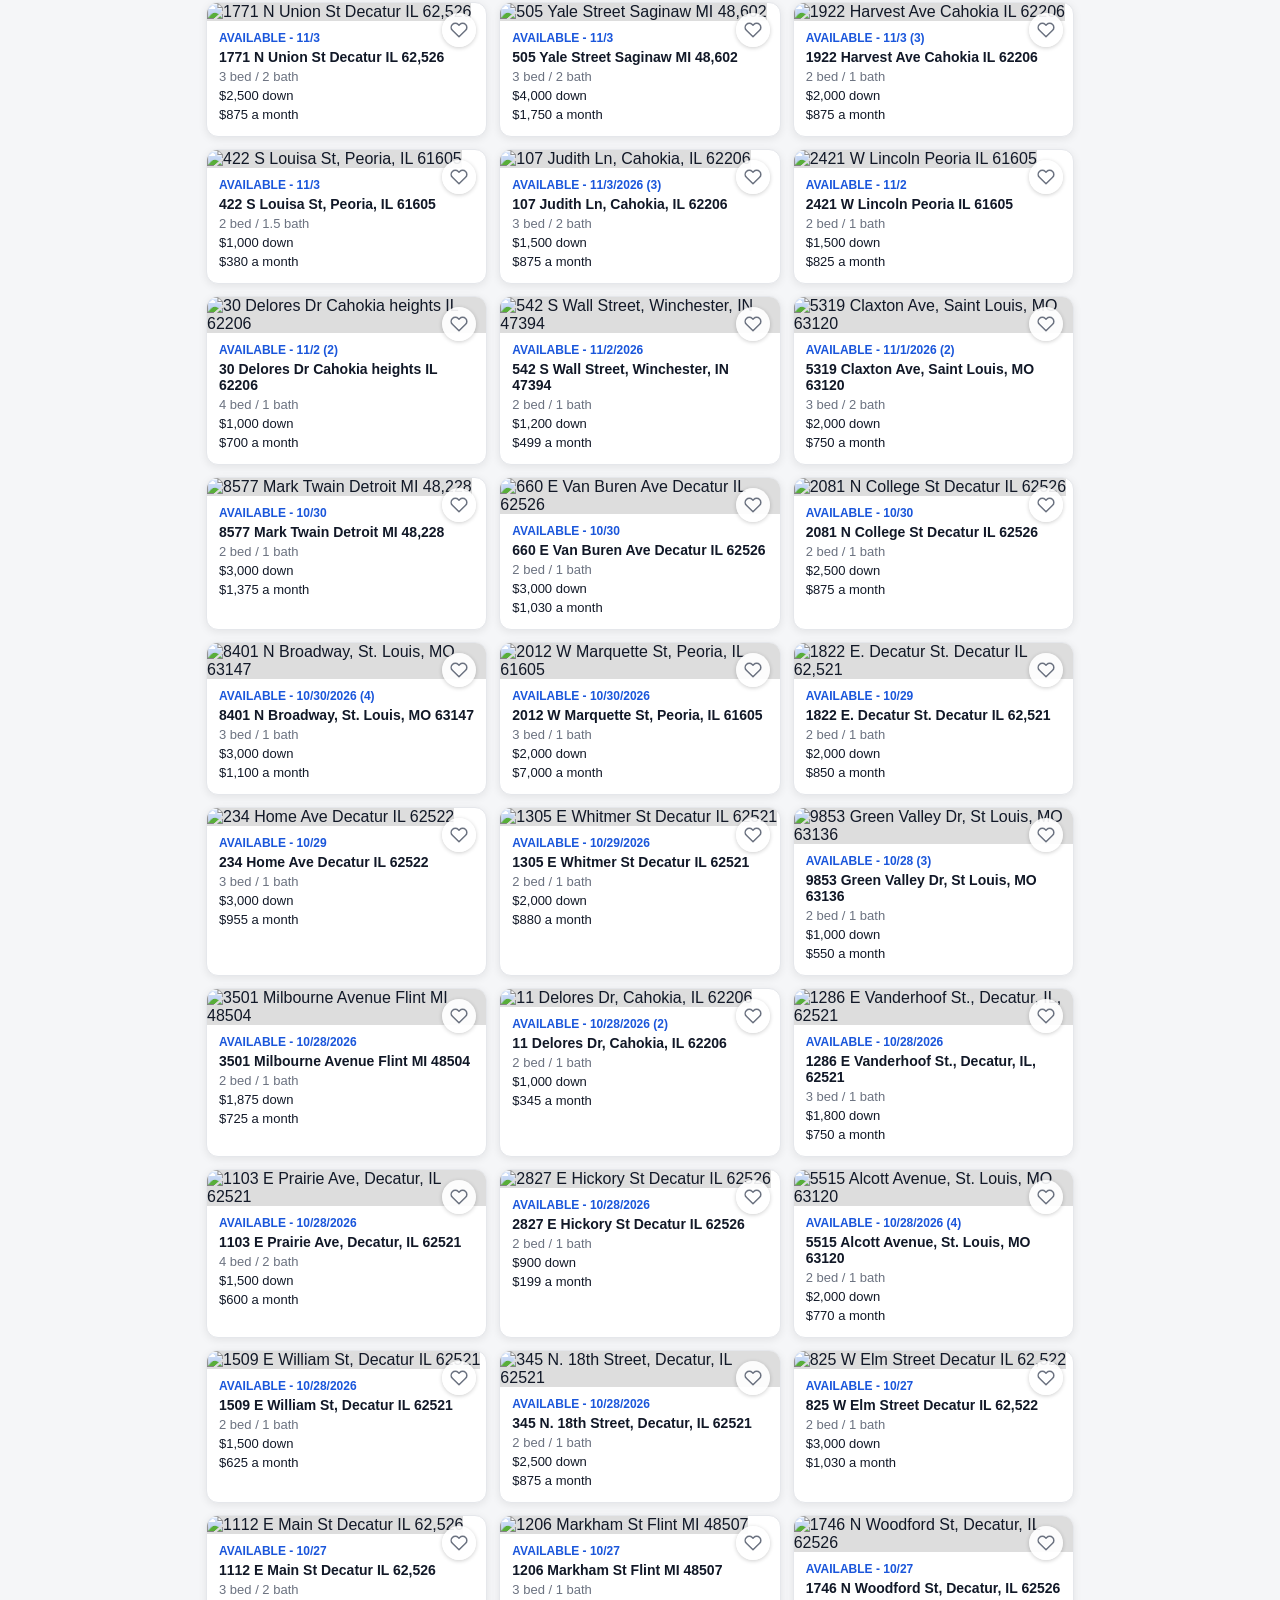
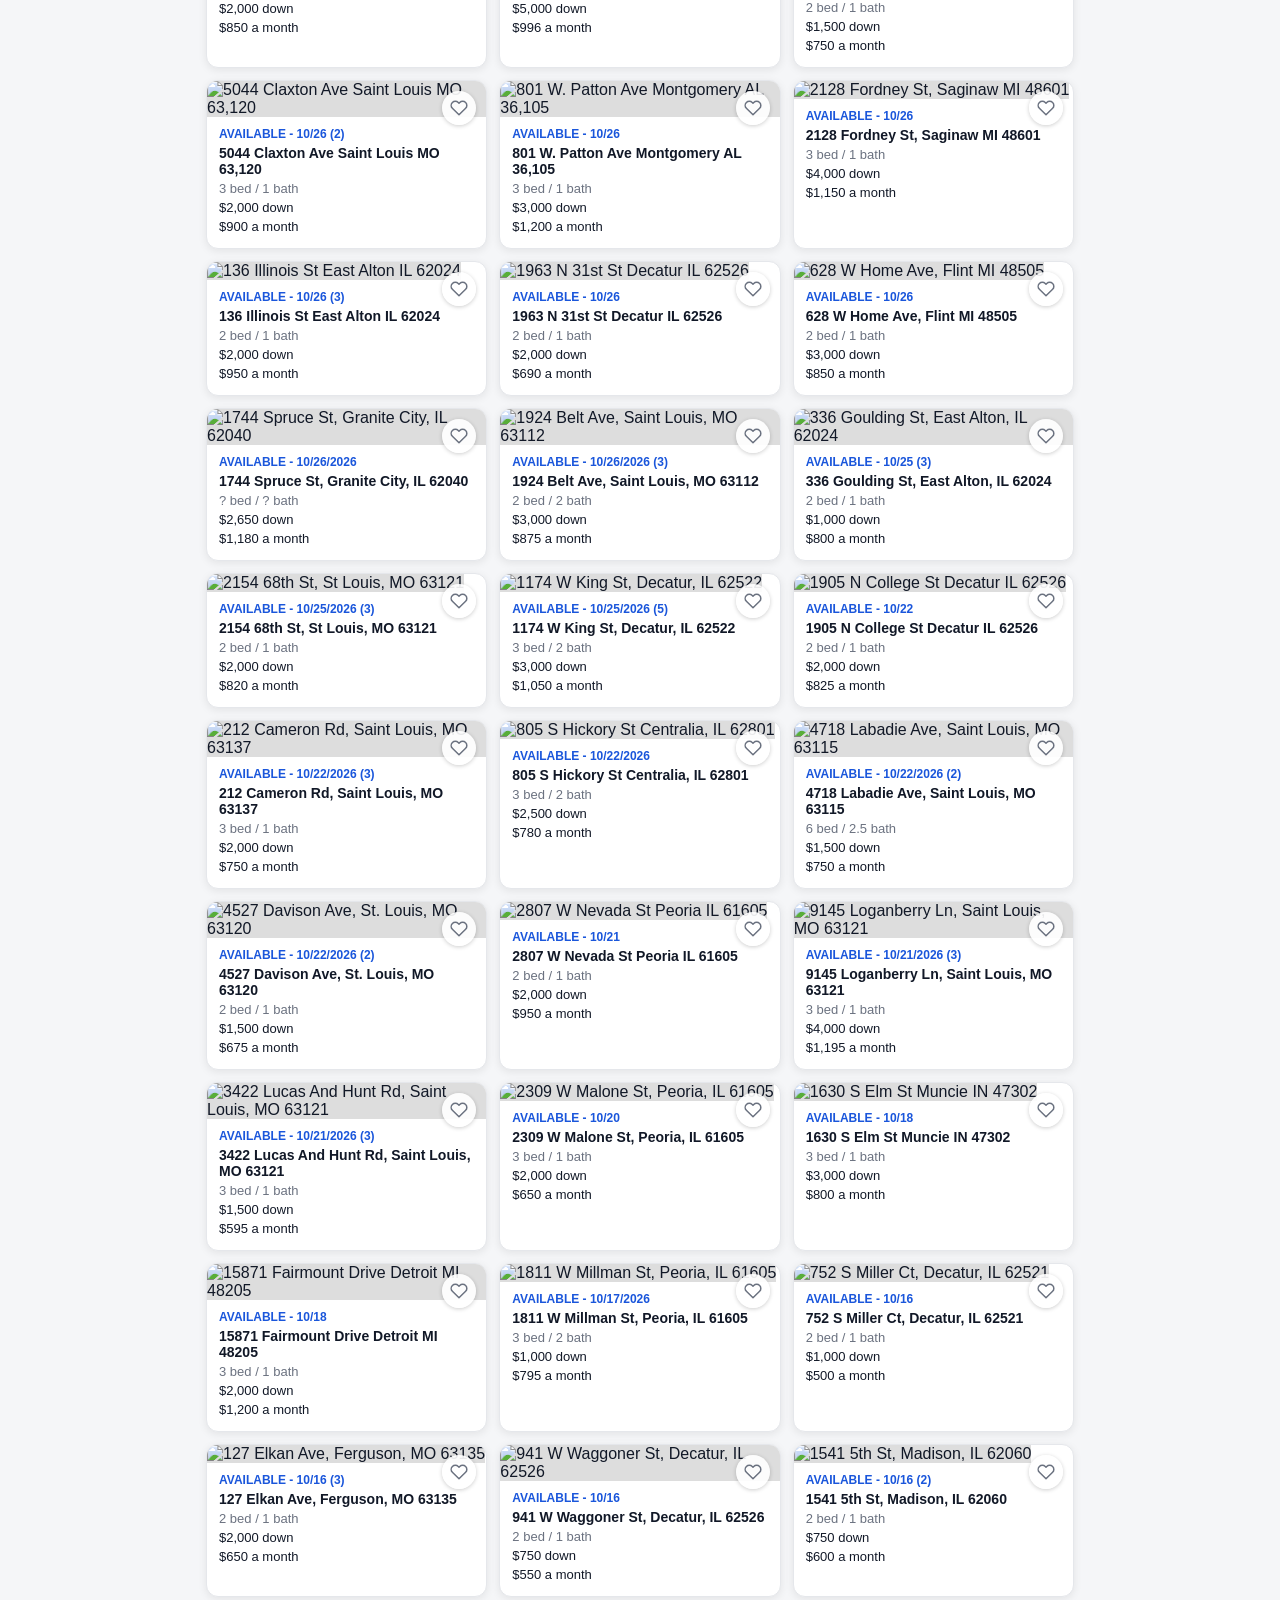
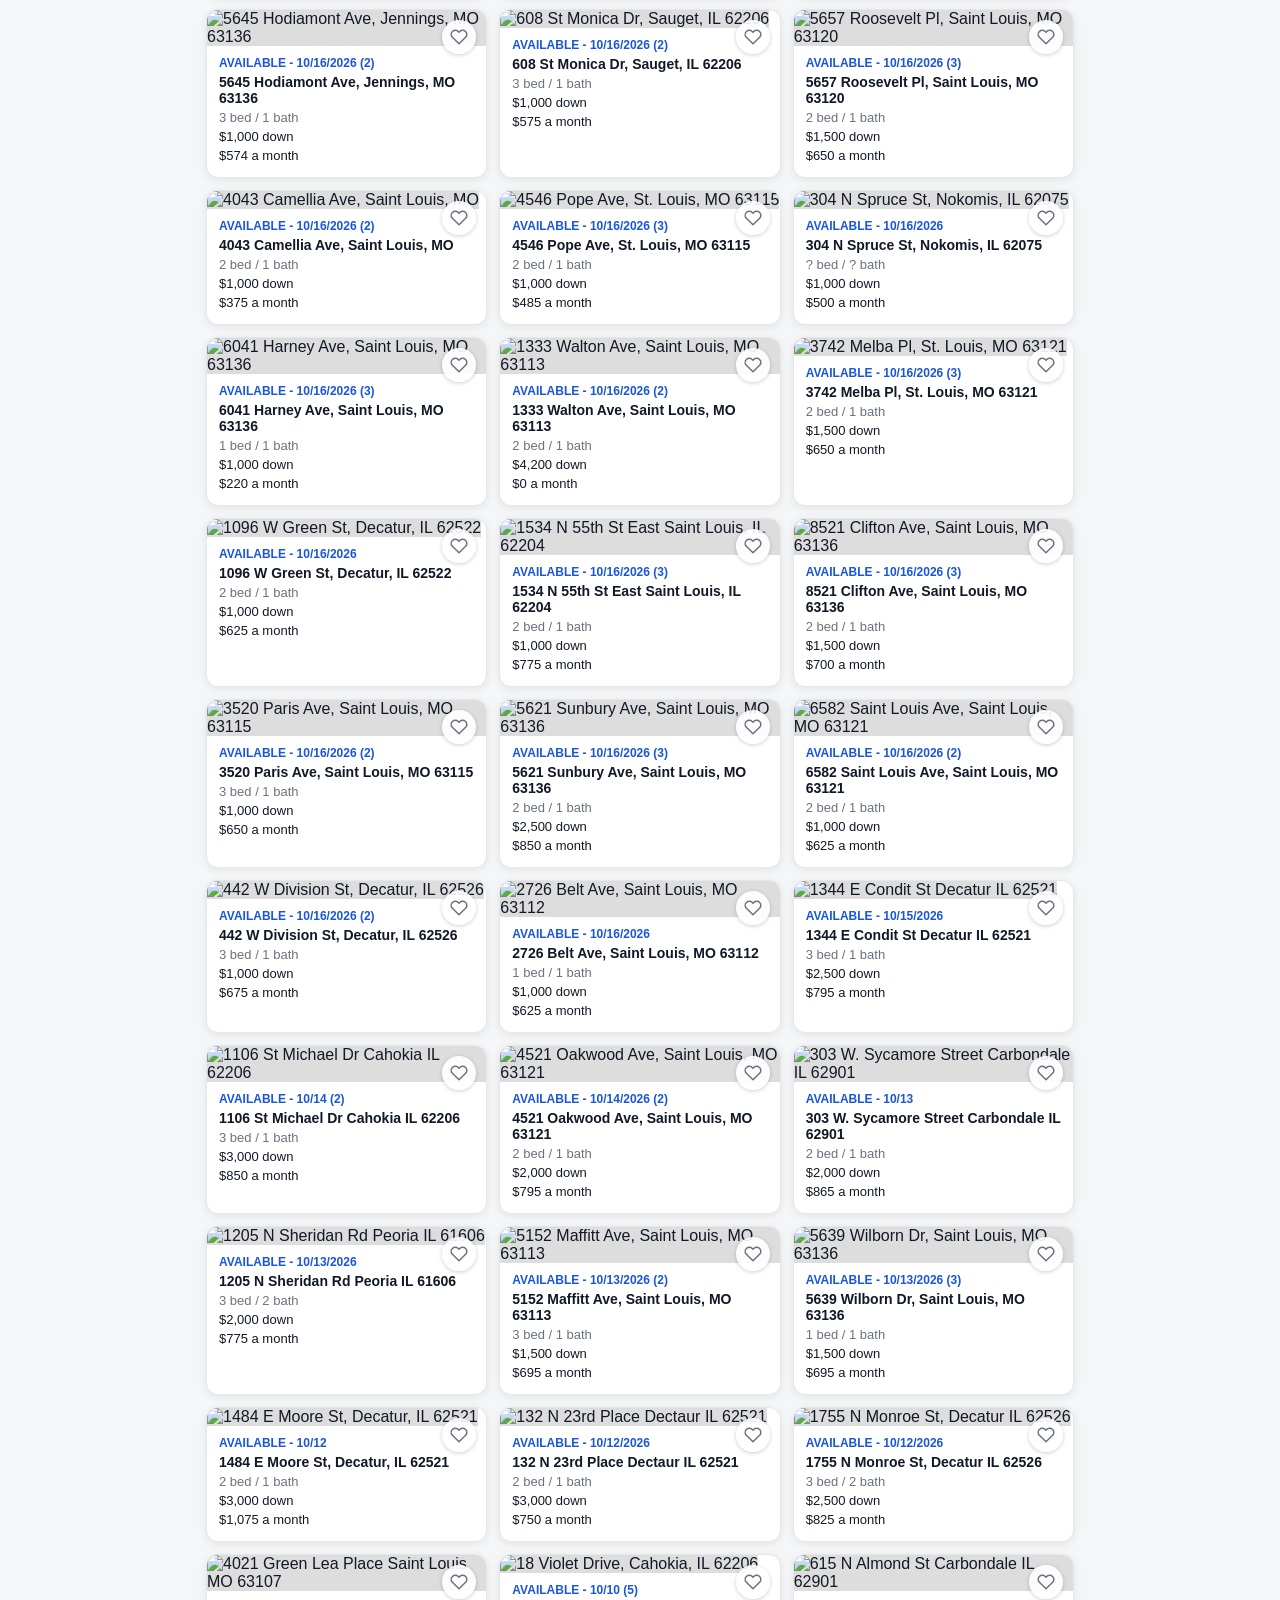
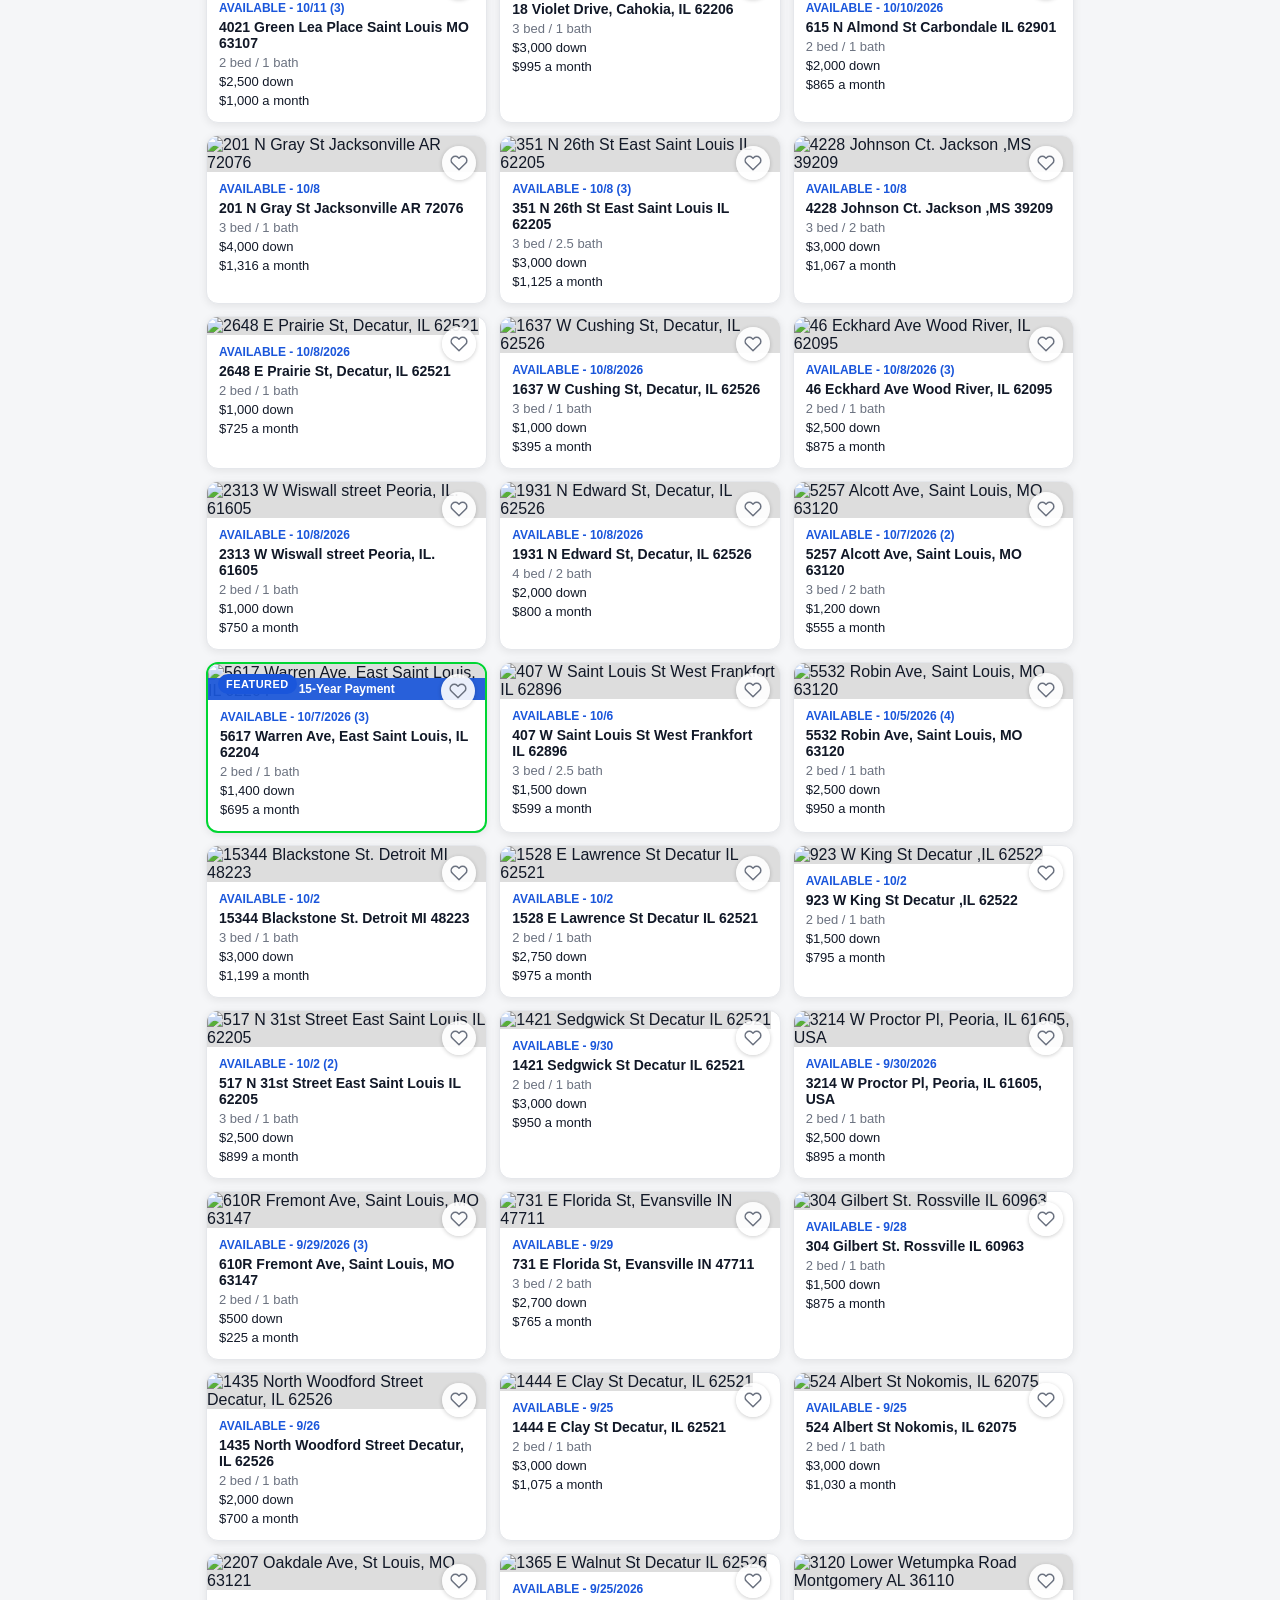
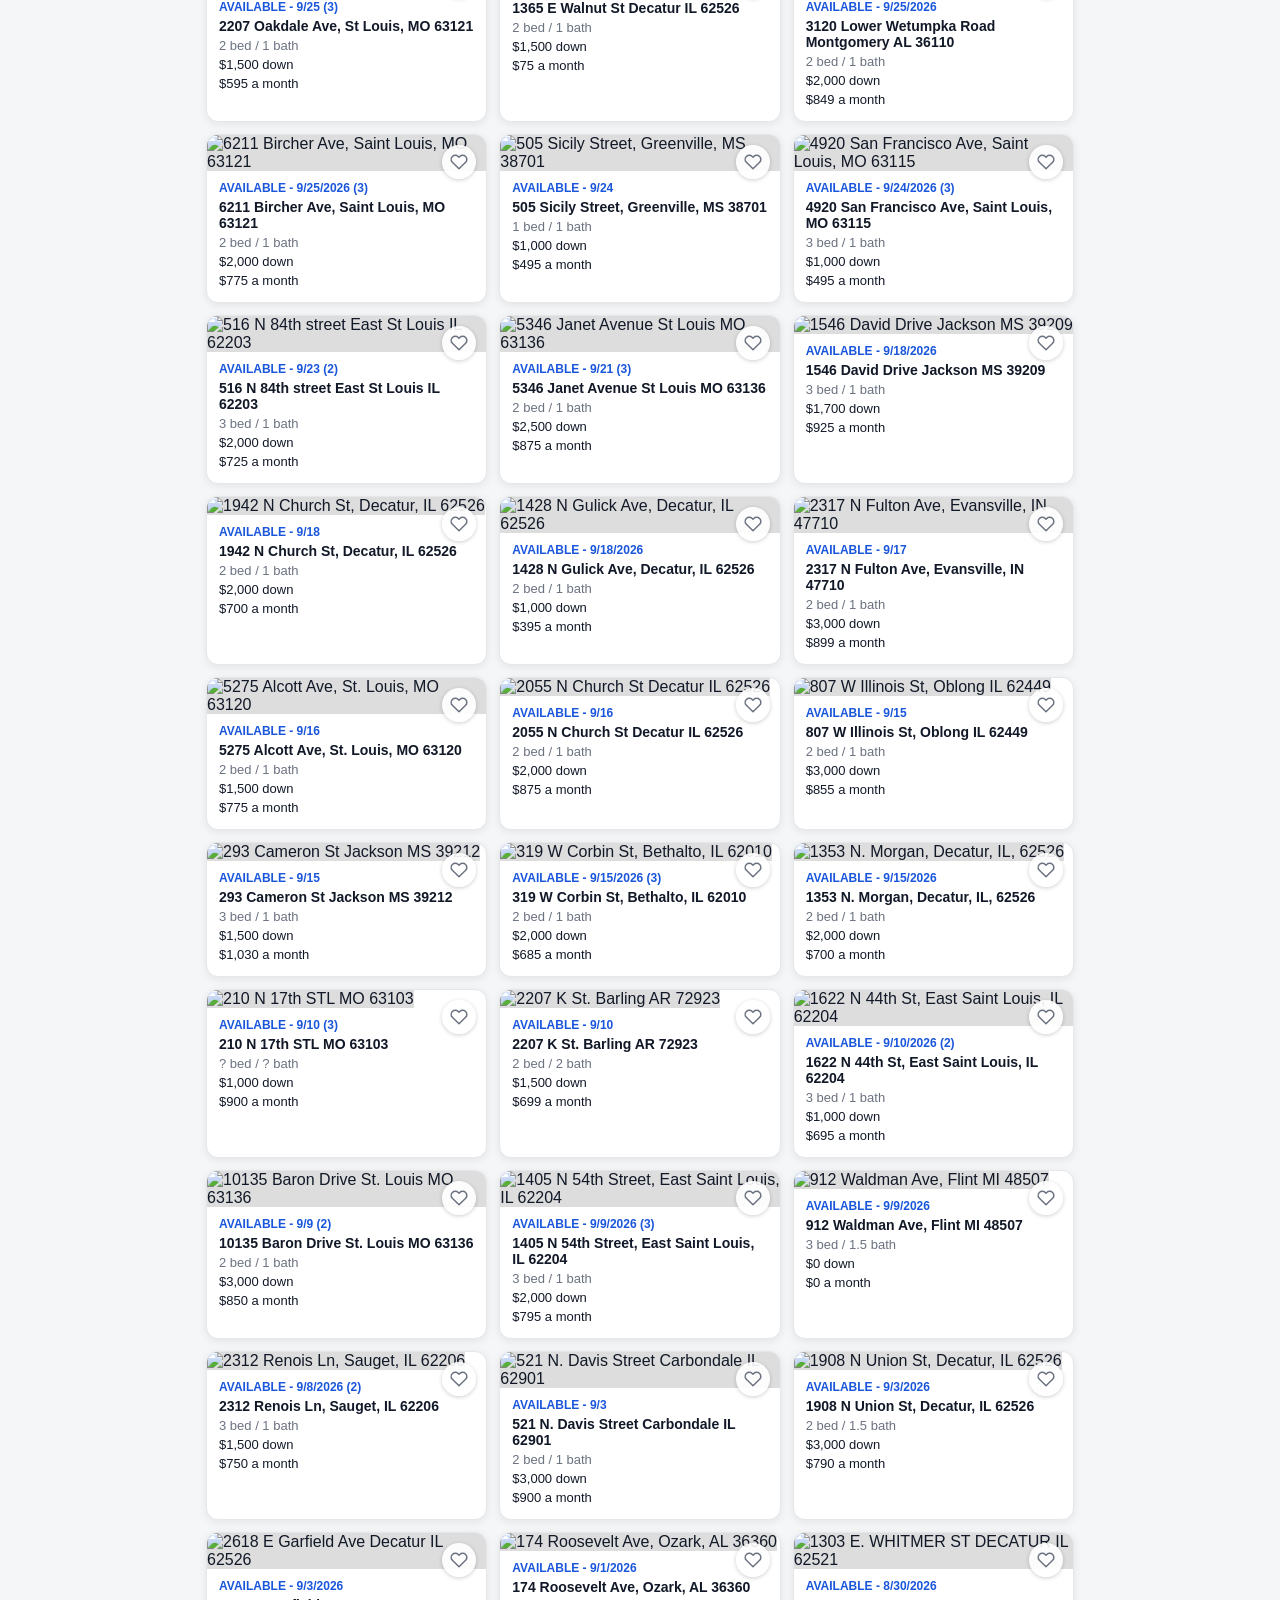
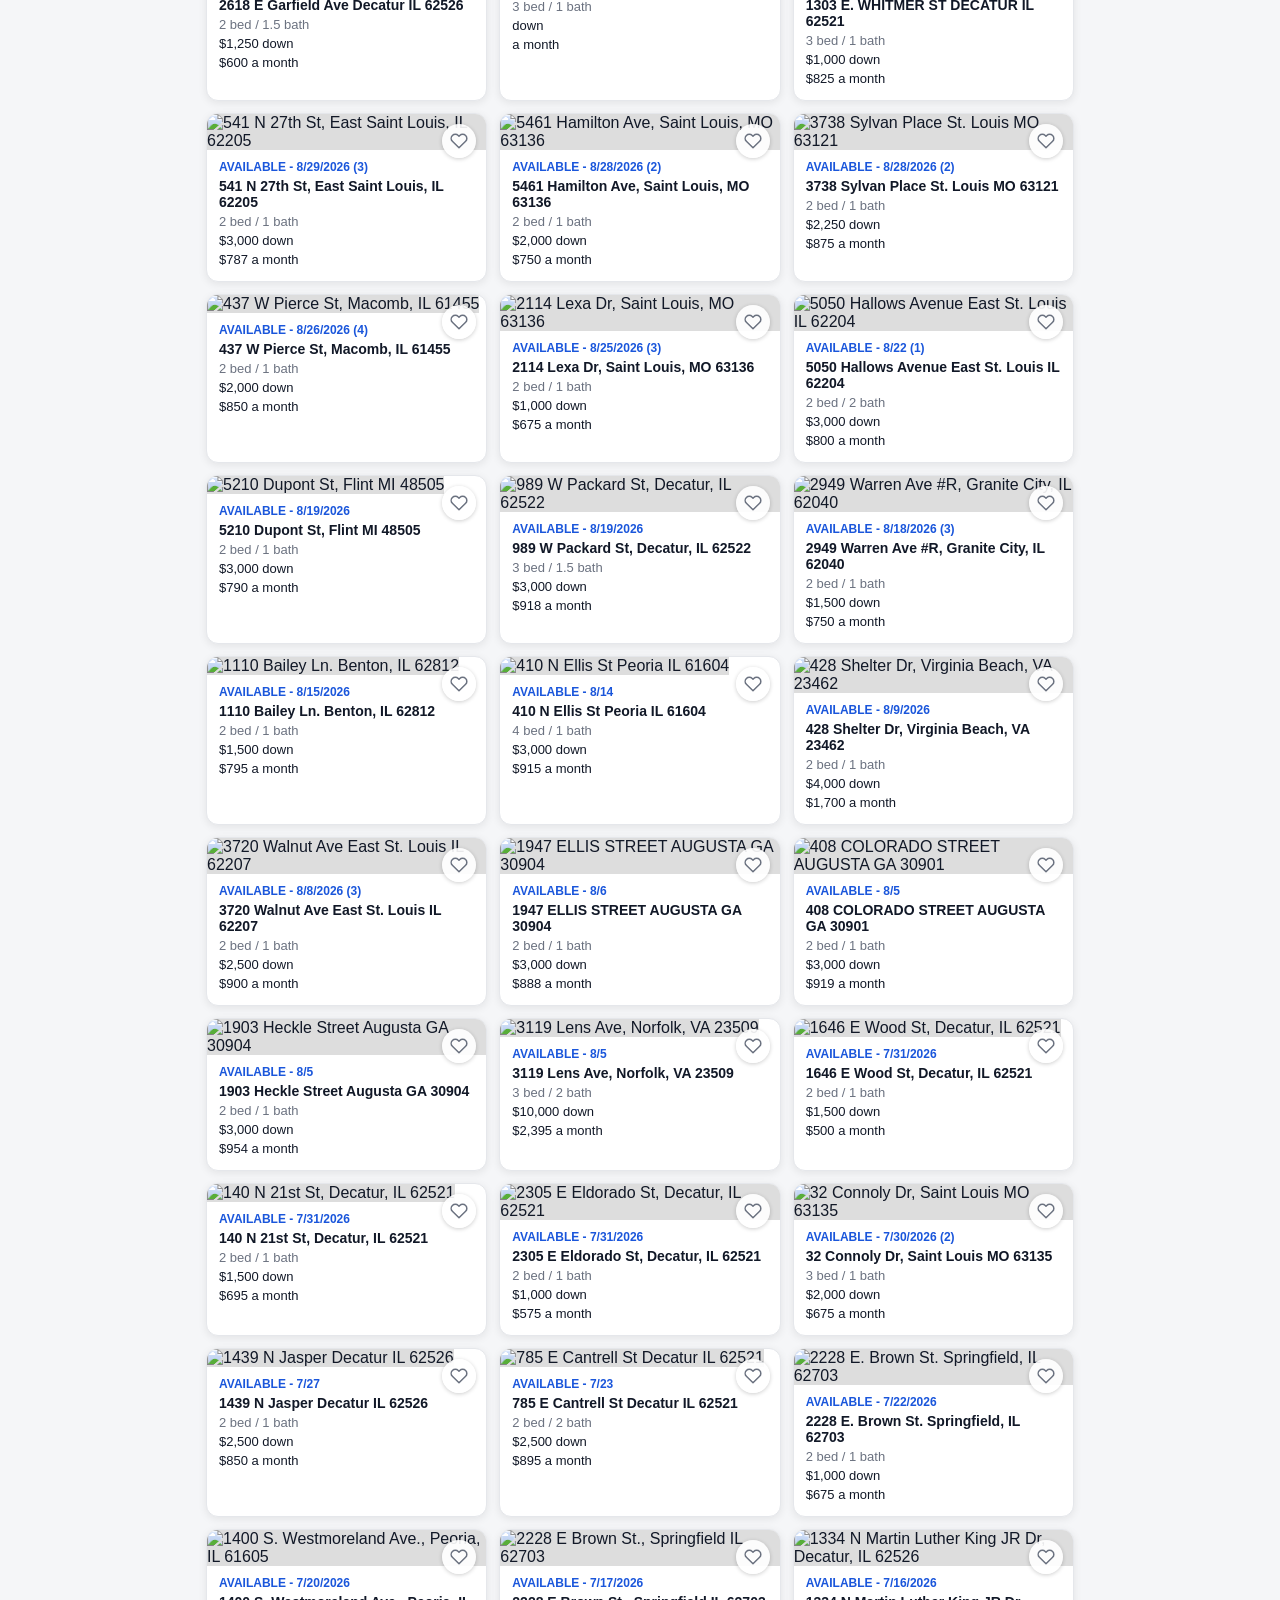
==== commit 37ad92f4: "See site as a buyer, read-only Aaron: "I'd like to be able to 'see site as:' and choose a buyer. The" ====
--- a/docs/index.html
+++ b/docs/index.html
@@ -108,6 +108,7 @@
     </button>
     <div id="admin-login-popover" class="admin-login-popover hidden">
       <div id="g_id_signin"></div>
+      <button id="admin-view-as-btn" class="admin-logout-btn hidden" type="button" onclick="openViewAsPicker()">👁 See site as…</button>
       <button id="admin-logout-btn" class="admin-logout-btn hidden" type="button">Sign out (admin)</button>
     </div>
   </div>
@@ -240,6 +241,15 @@
     <div id="view-list">
 
       <div id="stats-strip" class="stats-strip"><!-- populated live from real data --></div>
+
+      <!-- Featured Deals, 2026-11-20 (Aaron: "a featured deals section at the
+           top of the site so that I can feature my own vacancies"). Homes with
+           the Featured box ticked on PROPERTIES and still Available; hidden when
+           there are none. Filled by renderFeaturedDeals() in app.js. -->
+      <section id="featured-deals" class="featured-deals hidden" aria-label="Featured deals">
+        <h2 class="featured-title">Featured Deals</h2>
+        <div id="featured-row" class="featured-row"></div>
+      </section>
 
       <h1 class="page-title">Home Search</h1>
 
--- a/docs/css/style.css
+++ b/docs/css/style.css
@@ -216,14 +216,22 @@
 .own-col li { color: #eafff2; }
 
 /* ---------- stats strip ---------- */
+/* All four always on screen (Aaron 2026-11-20: "responsive so they're all on
+   screen"): four equal columns, labels wrap instead of scrolling sideways.
+   adjustStatsStripPeek() then finds nothing to peek at and does nothing. */
 .stats-strip {
-  display: flex; gap: 10px; overflow-x: auto; margin-bottom: 16px; padding-bottom: 2px;
+  display: grid; grid-template-columns: repeat(4, minmax(0, 1fr)); gap: 8px; margin-bottom: 16px;
 }
 .stat-pill {
-  flex: 0 0 auto; background: #fff; border: 1px solid var(--border); border-radius: 10px;
-  padding: 8px 14px; font-size: 12px; color: var(--gray-text); white-space: nowrap;
-}
-.stat-pill strong { display: block; font-size: 16px; color: #111827; }
+  background: #fff; border: 1.5px solid var(--blue); border-radius: 10px; /* blue, Aaron 2026-11-20 */
+  padding: 8px 8px; font-size: 11.5px; line-height: 1.25; color: var(--gray-text);
+  text-align: center; overflow-wrap: anywhere;
+}
+.stat-pill strong { display: block; font-size: 17px; color: #111827; margin-bottom: 2px; }
+@media (min-width: 600px) {
+  .stat-pill { font-size: 12.5px; padding: 10px 12px; }
+  .stat-pill strong { font-size: 19px; }
+}
 
 /* ---------- search + filters ---------- */
 .search-row { display: flex; gap: 8px; margin-bottom: 12px; }
@@ -1435,3 +1443,40 @@
 /* Company name footer, 2026-11-20 */
 .site-footer { text-align: center; font-size: 13px; color: var(--gray-text, #6b7280); padding: 20px 16px 24px; border-top: 1px solid var(--border, #e5e7eb); margin-top: 8px; }
 .login-gate-legal { margin-top: 28px; font-size: 12px; color: rgba(255,255,255,0.55); text-align: center; }
+
+/* ---------- Featured Deals strip (2026-11-20) ---------- */
+.featured-deals { margin: 4px 0 18px; }
+.featured-title { font-size: 18px; font-weight: 800; margin: 0 0 10px; }
+.featured-row { display: grid; grid-auto-flow: column; grid-auto-columns: 72%; gap: 12px; overflow-x: auto; scroll-snap-type: x mandatory; padding: 2px 2px 8px; -webkit-overflow-scrolling: touch; }
+.featured-row > .card { scroll-snap-align: start; }
+@media (orientation: landscape) and (min-width: 640px) {
+  .featured-row { grid-auto-columns: calc((100% - 24px) / 3); }
+}
+/* Card border: same green as the Reserve button; the FEATURED pill stays blue (Aaron 2026-11-20). */
+.card-featured { border: 2px solid #00D632; }
+.featured-badge { position: absolute; top: 10px; left: 10px; z-index: 5; background: var(--blue); color: #fff; font-size: 11px; font-weight: 800; letter-spacing: 0.04em; text-transform: uppercase; padding: 4px 8px; border-radius: 999px; }
+.admin-featured-row { display: flex; align-items: center; gap: 8px; font-weight: 700; margin: 6px 0 10px; }
+.admin-featured-row input { width: 20px; height: 20px; }
+.admin-featured-status { font-weight: 400; font-size: 12px; color: var(--gray-text); }
+/* Card ribbons along the photo's bottom (2026-11-21): Aaron's banner first, then Price reduced. */
+.card-ribbons { position: absolute; left: 0; right: 0; bottom: 0; z-index: 4; display: flex; flex-direction: column; }
+.card-ribbon { color: #fff; font-size: 12px; font-weight: 800; padding: 4px 10px; text-align: center; white-space: nowrap; overflow: hidden; text-overflow: ellipsis; }
+.card-ribbon-custom { background: rgba(26, 86, 219, 0.92); }
+.card-ribbon-reduced { background: rgba(220, 38, 38, 0.92); }
+.admin-banner-row { margin: 4px 0 12px; }
+.admin-banner-row label { font-weight: 700; display: block; margin-bottom: 4px; }
+.admin-banner-edit { display: flex; gap: 8px; }
+.admin-banner-edit input { flex: 1; min-width: 0; }
+.admin-banner-status { display: block; font-size: 12px; color: var(--gray-text); margin-top: 4px; }
+
+/* ---------- See site as a buyer (2026-11-21) ---------- */
+.view-as-bar { position: sticky; top: 0; z-index: 1000; display: flex; align-items: center; justify-content: space-between; gap: 10px; padding: 8px 14px; background: #f59e0b; color: #111827; font-size: 14px; }
+.view-as-exit { background: #111827; color: #fff; border: none; border-radius: 8px; padding: 6px 14px; font-weight: 700; cursor: pointer; }
+.view-as-toast { position: fixed; left: 50%; bottom: 96px; transform: translateX(-50%); z-index: 1001; background: #111827; color: #fff; padding: 10px 16px; border-radius: 10px; font-size: 14px; box-shadow: 0 4px 14px rgba(0,0,0,.25); }
+.view-as-btn { background: #fff7e6; border: 1px solid #f59e0b; color: #92400e; border-radius: 8px; padding: 6px 10px; font-weight: 700; cursor: pointer; }
+.view-as-search { width: 100%; box-sizing: border-box; margin-bottom: 8px; }
+.view-as-results { display: flex; flex-direction: column; gap: 6px; max-height: 50vh; overflow: auto; margin-bottom: 10px; }
+.view-as-option { text-align: left; background: #fff; border: 1px solid var(--border); border-radius: 8px; padding: 10px; cursor: pointer; }
+.view-as-option:hover { border-color: var(--blue); }
+.view-as-empty { color: var(--gray-text); font-size: 13px; padding: 6px 2px; }
+.viewing-as .admin-login-btn, .viewing-as #admin-login-popover { display: none !important; } /* no admin sign-in while viewing as a buyer */
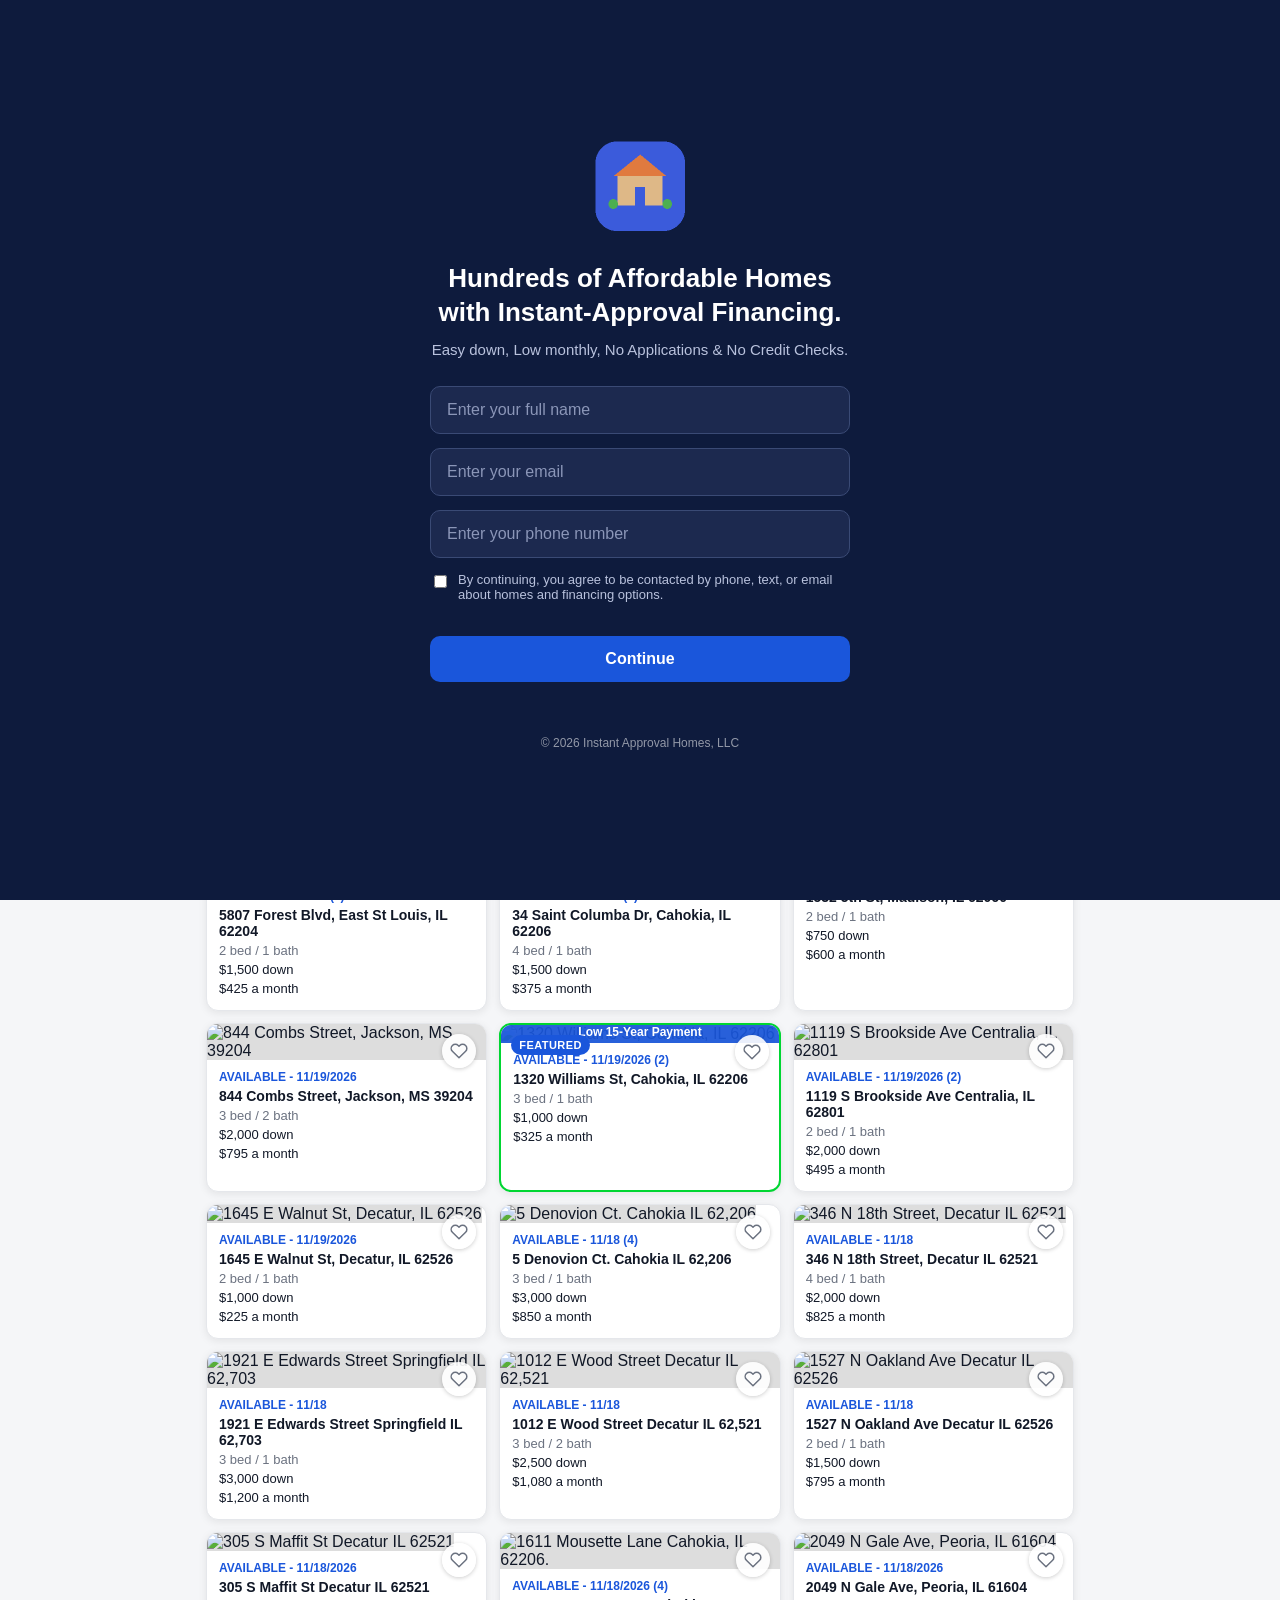
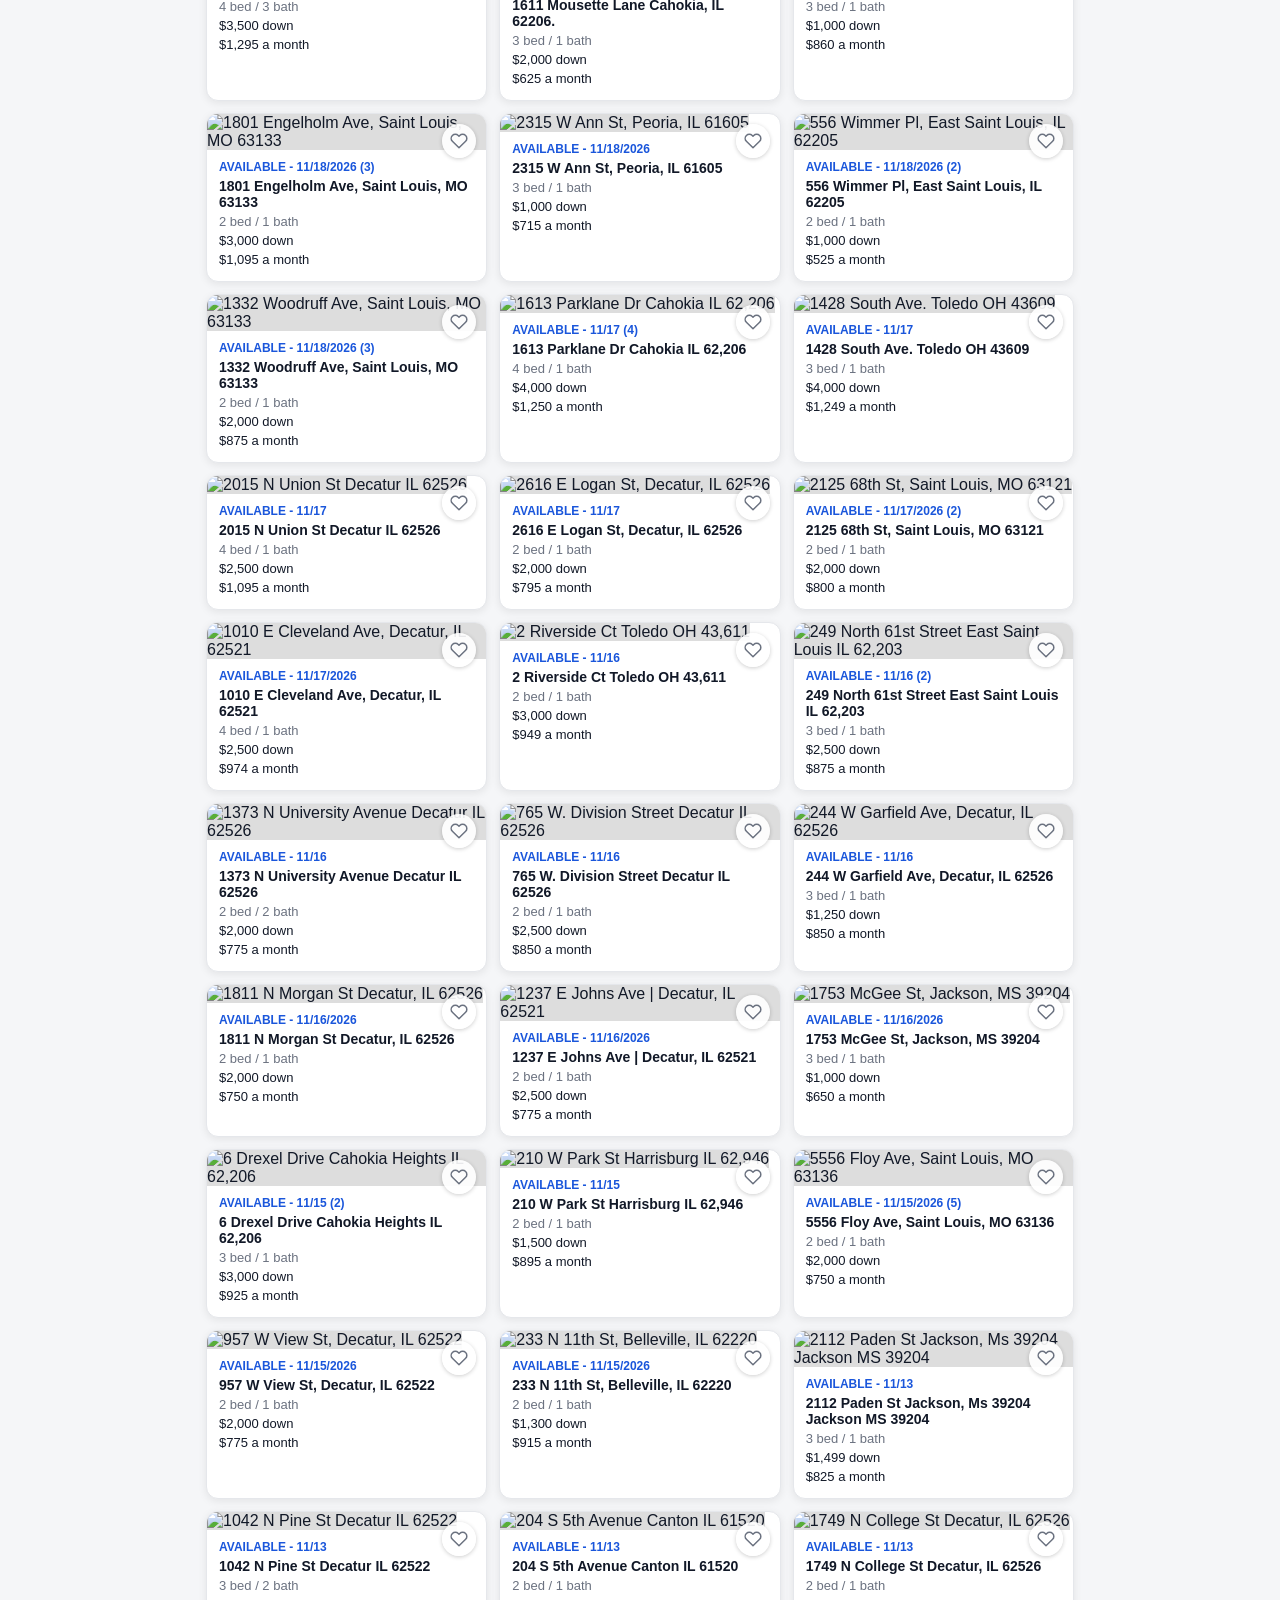
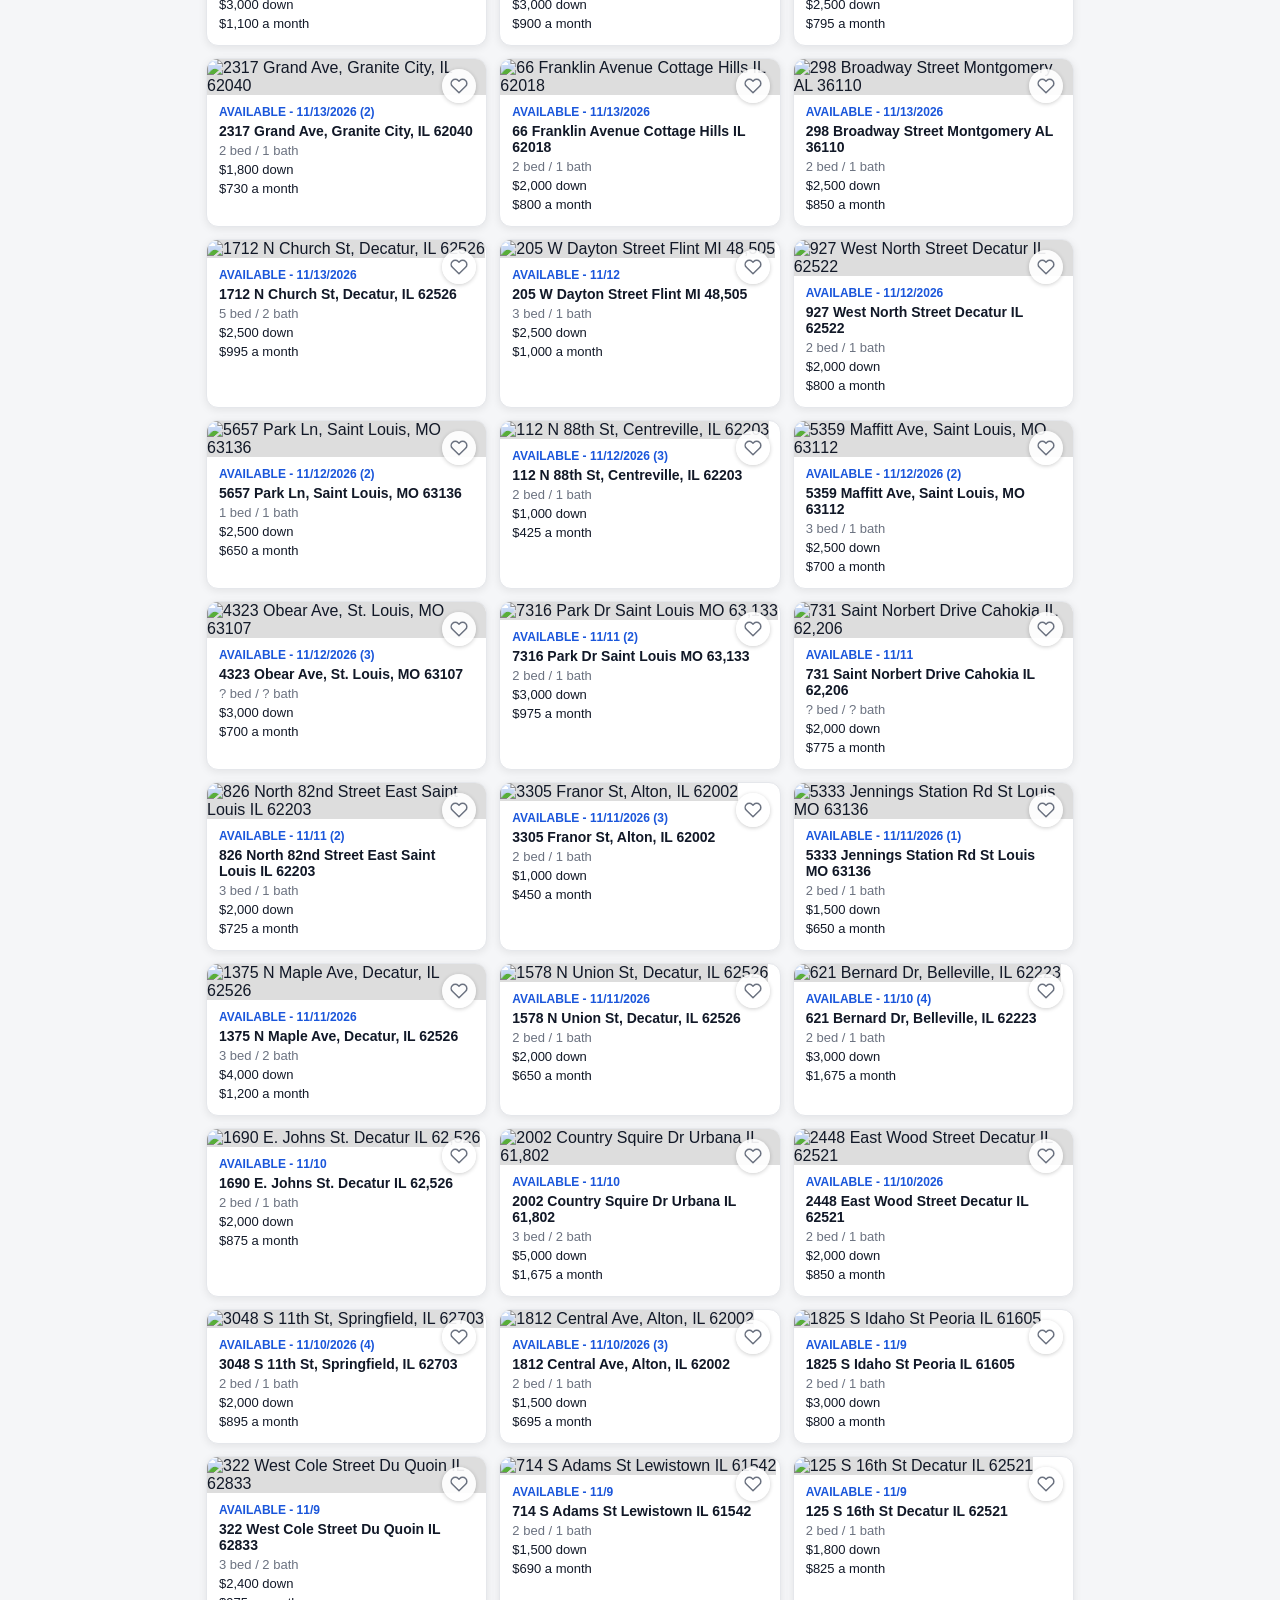
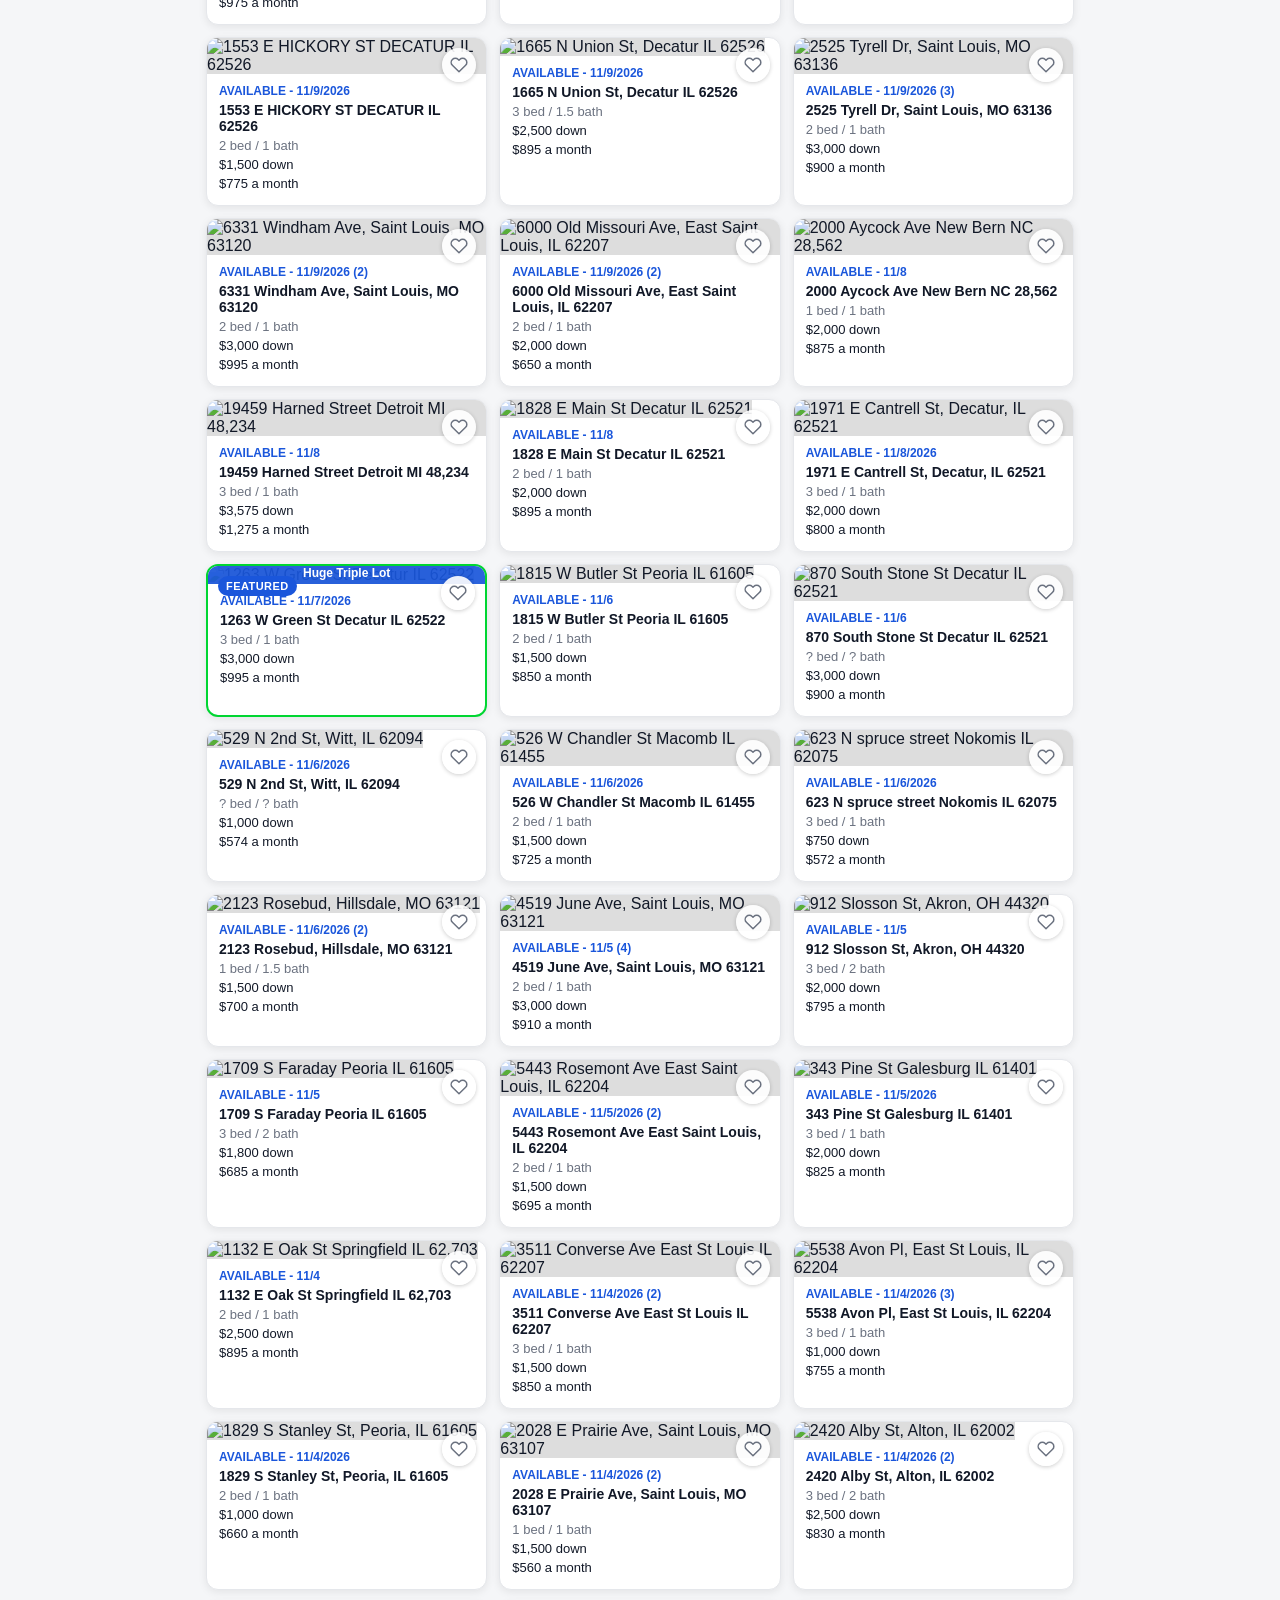
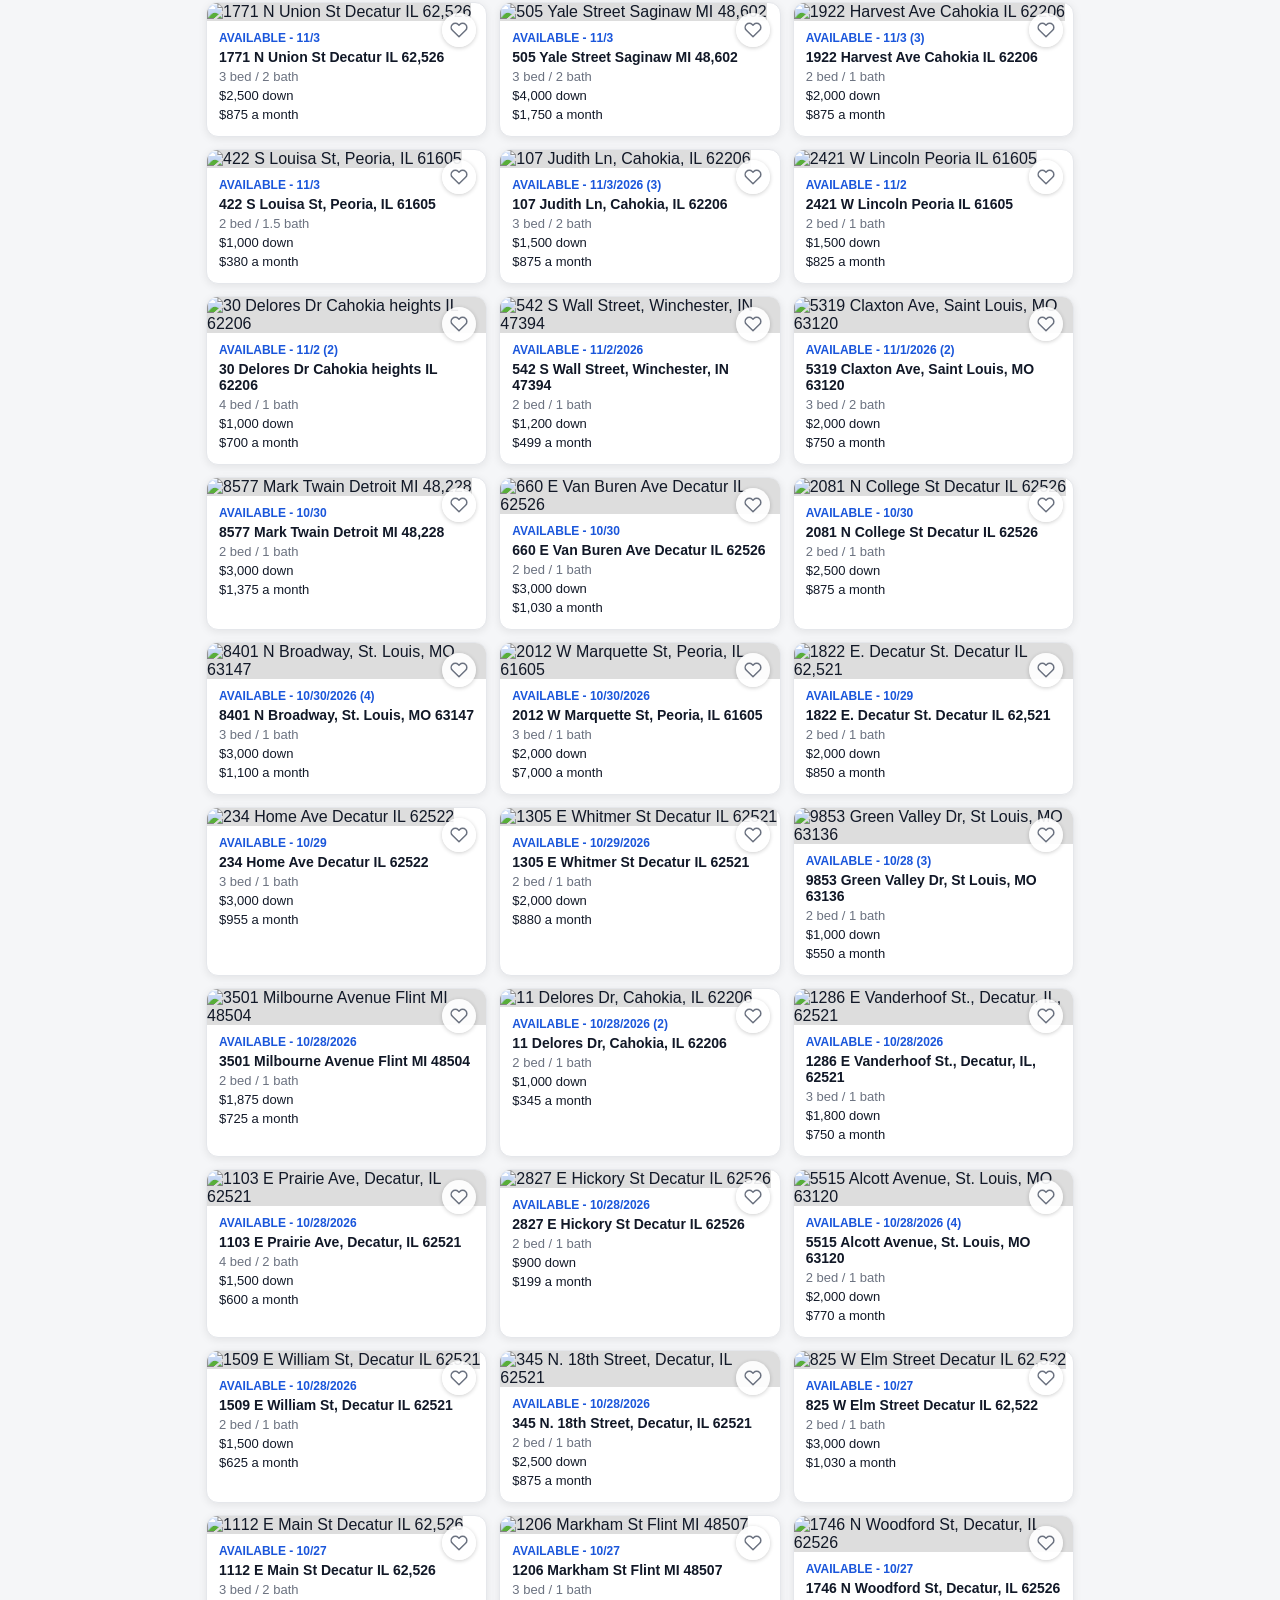
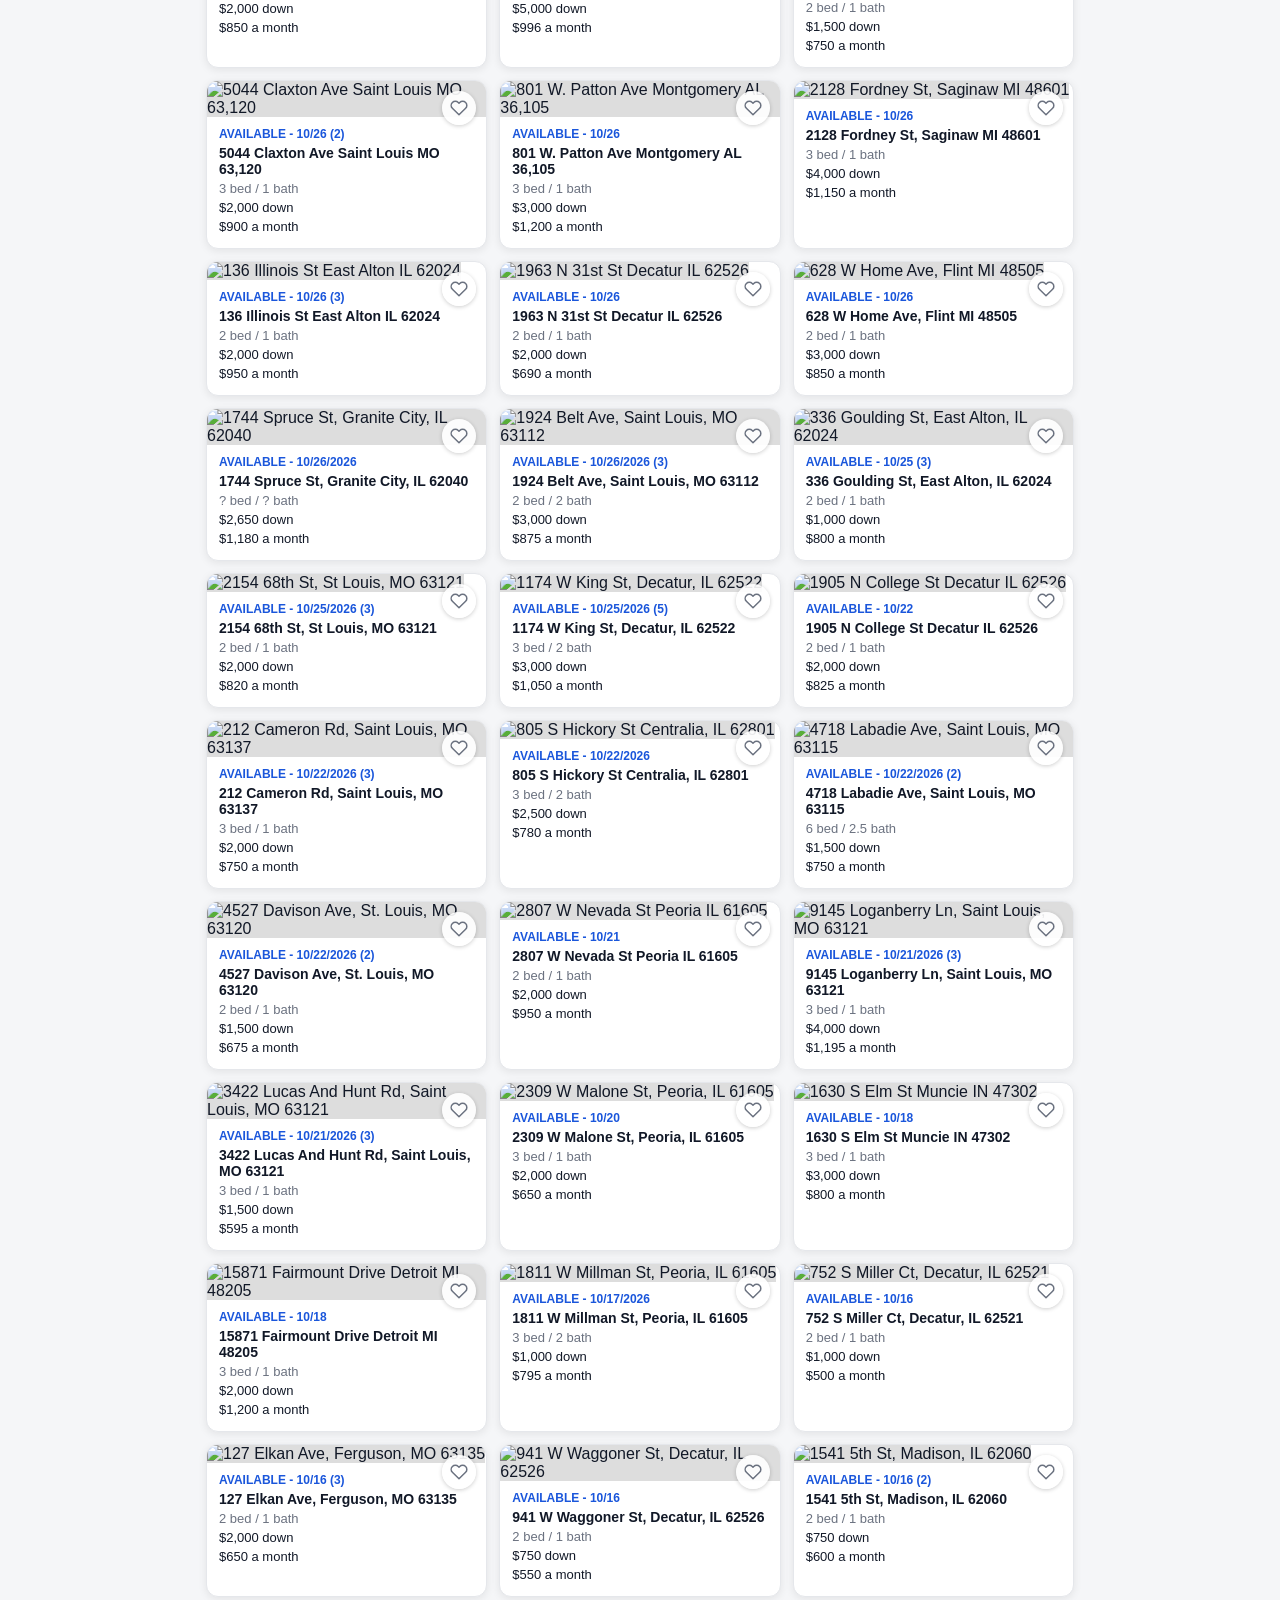
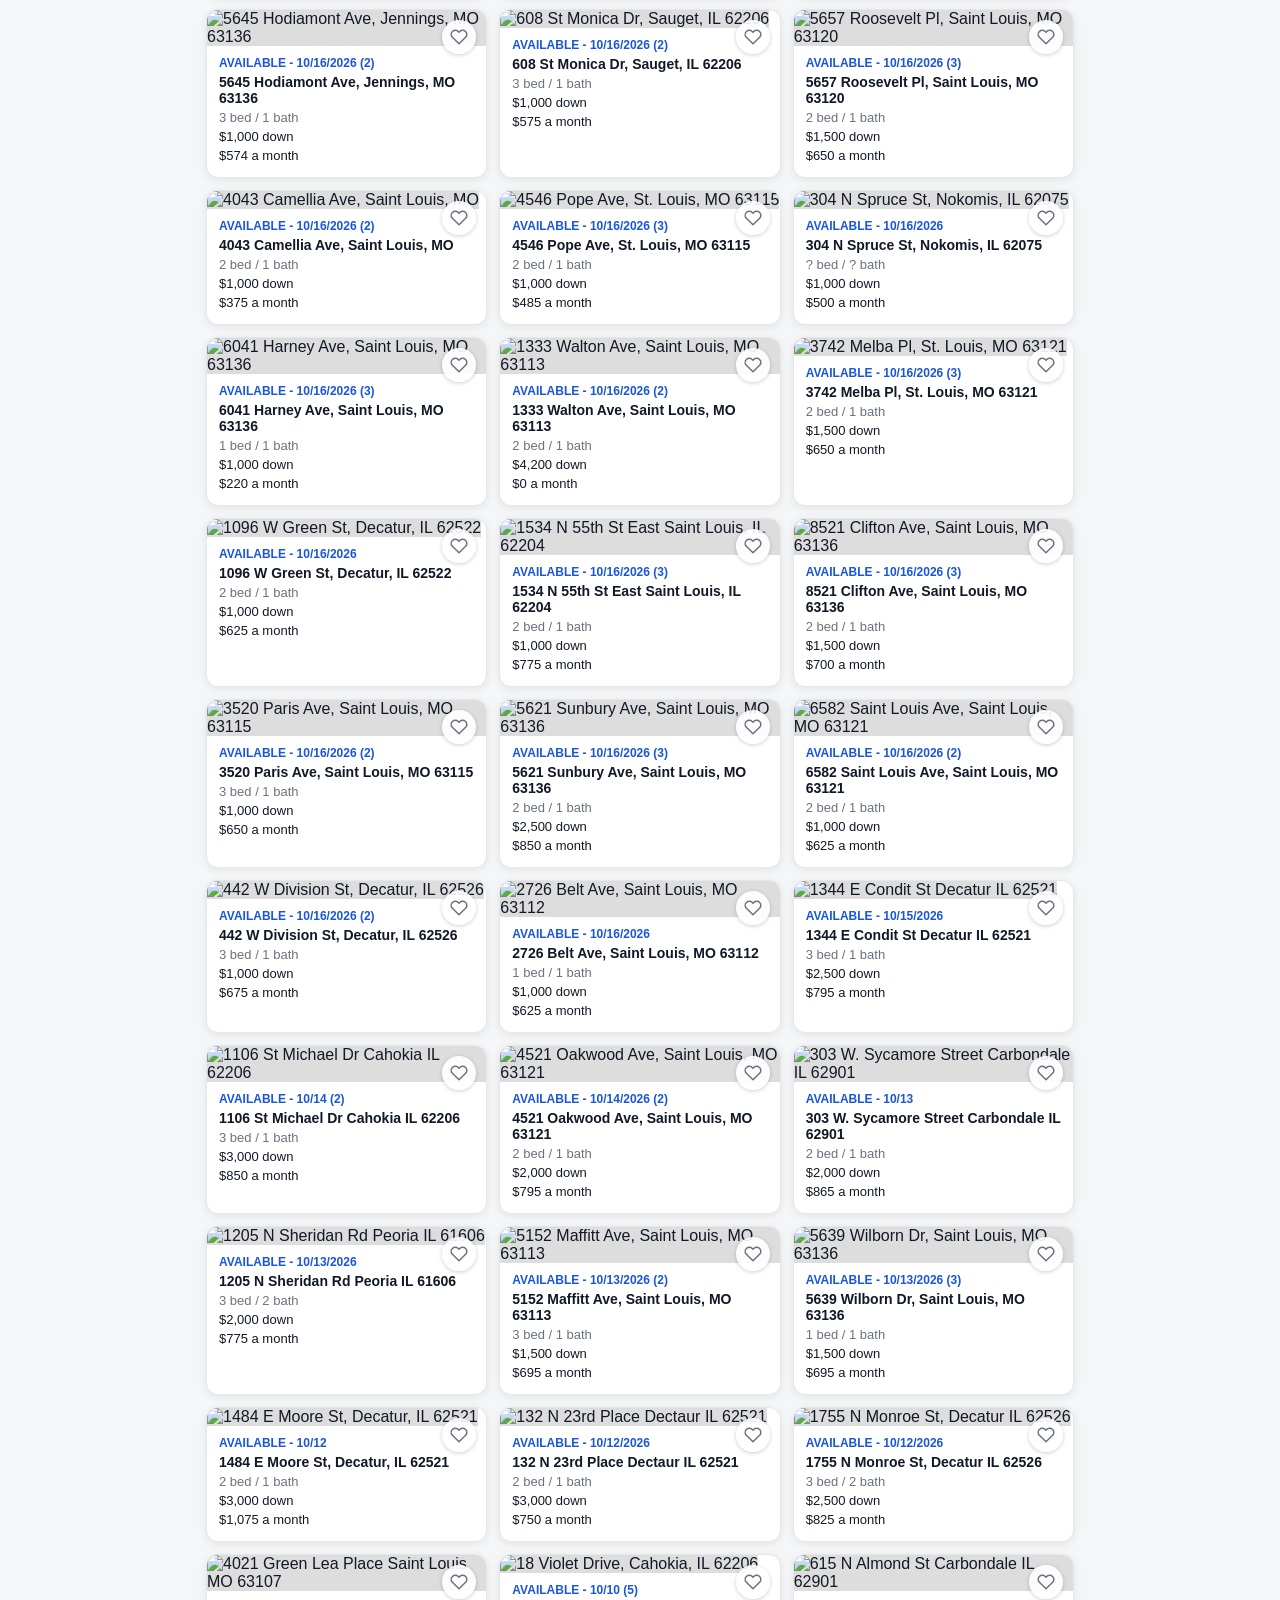
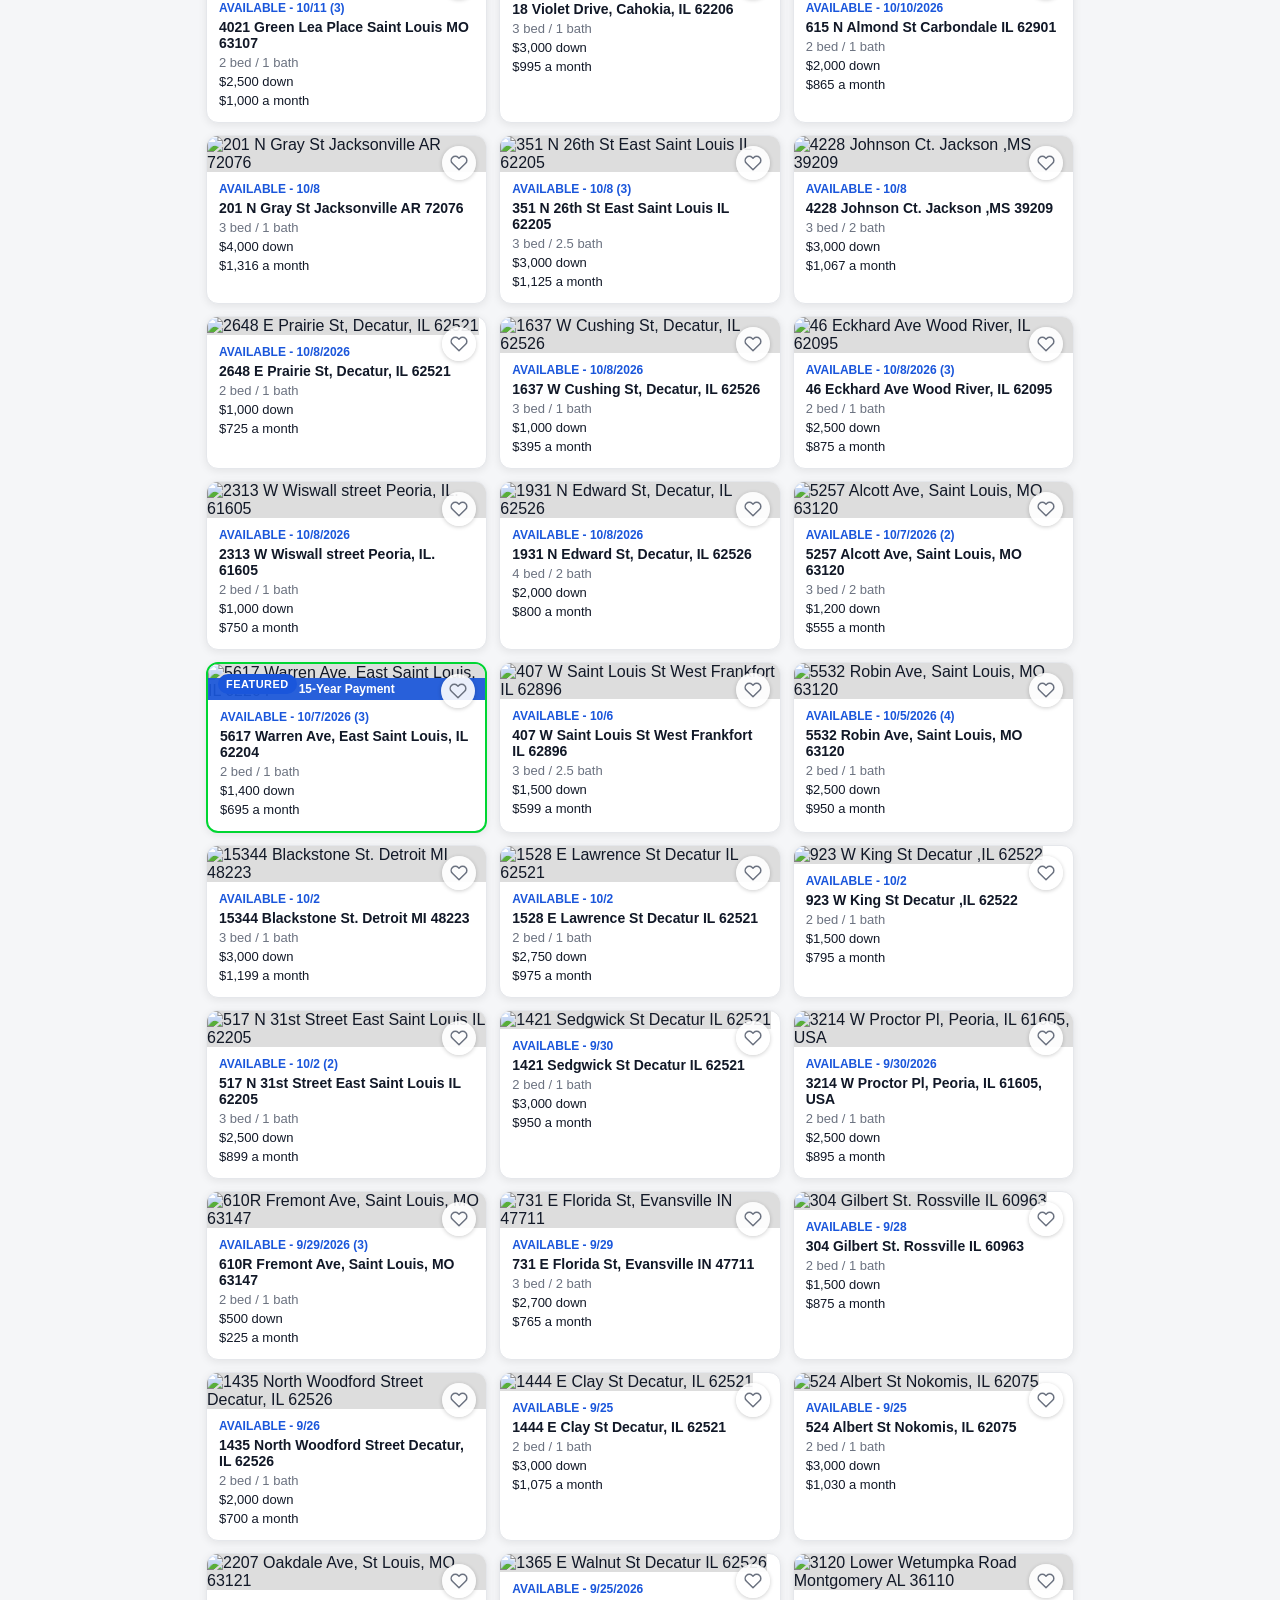
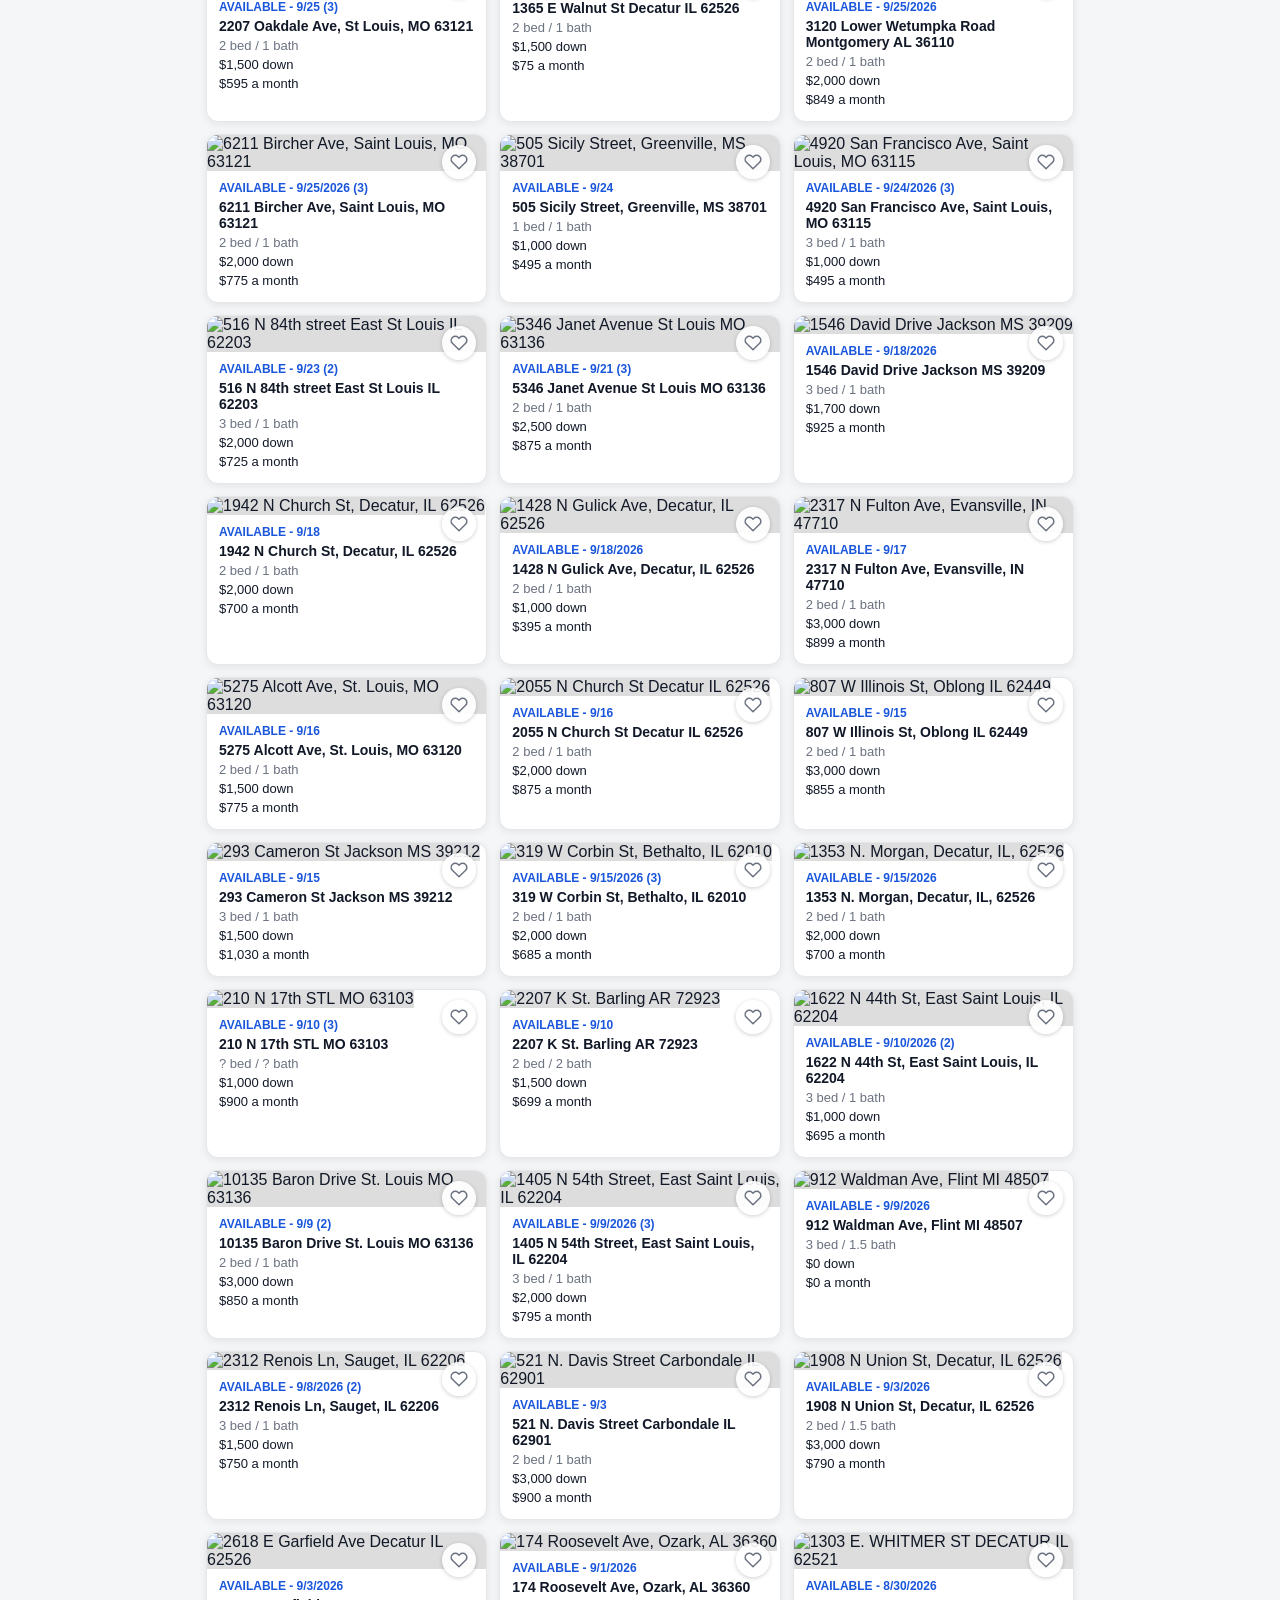
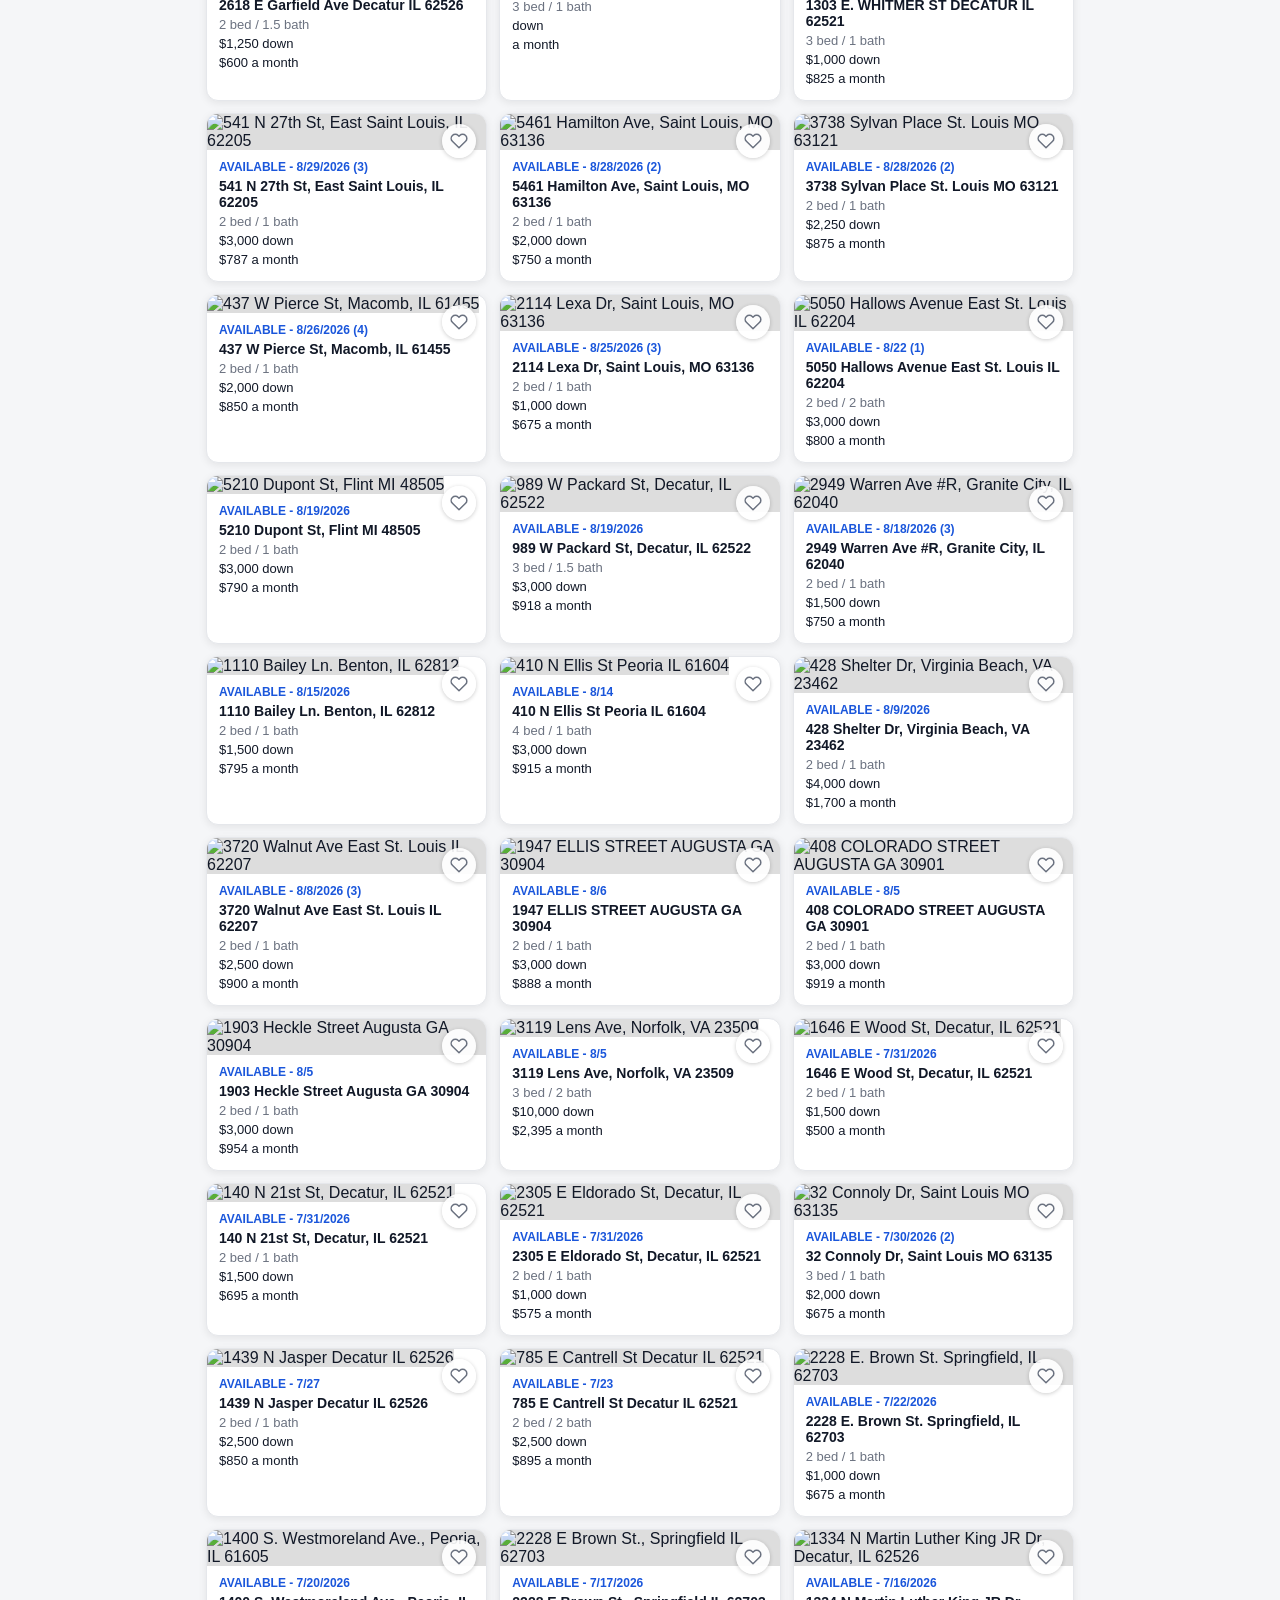
==== commit 65c53fc2: "Featured Deals arrows + count; card banners max 22, one line Aaron: "It's not obvious that the featu" ====
--- a/docs/index.html
+++ b/docs/index.html
@@ -247,8 +247,12 @@
            the Featured box ticked on PROPERTIES and still Available; hidden when
            there are none. Filled by renderFeaturedDeals() in app.js. -->
       <section id="featured-deals" class="featured-deals hidden" aria-label="Featured deals">
-        <h2 class="featured-title">Featured Deals</h2>
-        <div id="featured-row" class="featured-row"></div>
+        <div class="featured-head"><h2 class="featured-title">Featured Deals</h2><span id="featured-count" class="featured-count"></span></div>
+        <div class="featured-wrap">
+          <button type="button" class="featured-arrow featured-prev hidden" aria-label="Previous featured homes">‹</button>
+          <div id="featured-row" class="featured-row"></div>
+          <button type="button" class="featured-arrow featured-next hidden" aria-label="More featured homes">›</button>
+        </div>
       </section>
 
       <h1 class="page-title">Home Search</h1>
--- a/docs/css/style.css
+++ b/docs/css/style.css
@@ -1447,7 +1447,8 @@
 /* ---------- Featured Deals strip (2026-11-20) ---------- */
 .featured-deals { margin: 4px 0 18px; }
 .featured-title { font-size: 18px; font-weight: 800; margin: 0 0 10px; }
-.featured-row { display: grid; grid-auto-flow: column; grid-auto-columns: 72%; gap: 12px; overflow-x: auto; scroll-snap-type: x mandatory; padding: 2px 2px 8px; -webkit-overflow-scrolling: touch; }
+/* Same width as the regular two-column grid (Aaron 2026-11-21: "the same size as the others in portrait mode"); more than two scroll sideways. */
+.featured-row { display: grid; grid-auto-flow: column; grid-auto-columns: calc((100% - 12px) / 2); gap: 12px; overflow-x: auto; scroll-snap-type: x mandatory; padding: 2px 0 8px; -webkit-overflow-scrolling: touch; }
 .featured-row > .card { scroll-snap-align: start; }
 @media (orientation: landscape) and (min-width: 640px) {
   .featured-row { grid-auto-columns: calc((100% - 24px) / 3); }
@@ -1480,3 +1481,11 @@
 .view-as-option:hover { border-color: var(--blue); }
 .view-as-empty { color: var(--gray-text); font-size: 13px; padding: 6px 2px; }
 .viewing-as .admin-login-btn, .viewing-as #admin-login-popover { display: none !important; } /* no admin sign-in while viewing as a buyer */
+/* Featured Deals scroll hint (2026-11-21): count by the title, arrows on the row's edges. */
+.featured-head { display: flex; align-items: baseline; justify-content: space-between; gap: 10px; }
+.featured-count { font-size: 13px; color: var(--gray-text); font-weight: 600; }
+.featured-wrap { position: relative; }
+.featured-arrow { position: absolute; top: 38%; z-index: 6; width: 36px; height: 36px; border-radius: 50%; border: 1px solid var(--border); background: rgba(255,255,255,0.95); box-shadow: 0 2px 8px rgba(0,0,0,0.18); font-size: 24px; line-height: 1; color: var(--navy); cursor: pointer; display: flex; align-items: center; justify-content: center; padding: 0 0 3px; }
+.featured-prev { left: -6px; }
+.featured-next { right: -6px; }
+.featured-arrow.hidden { display: none; }
